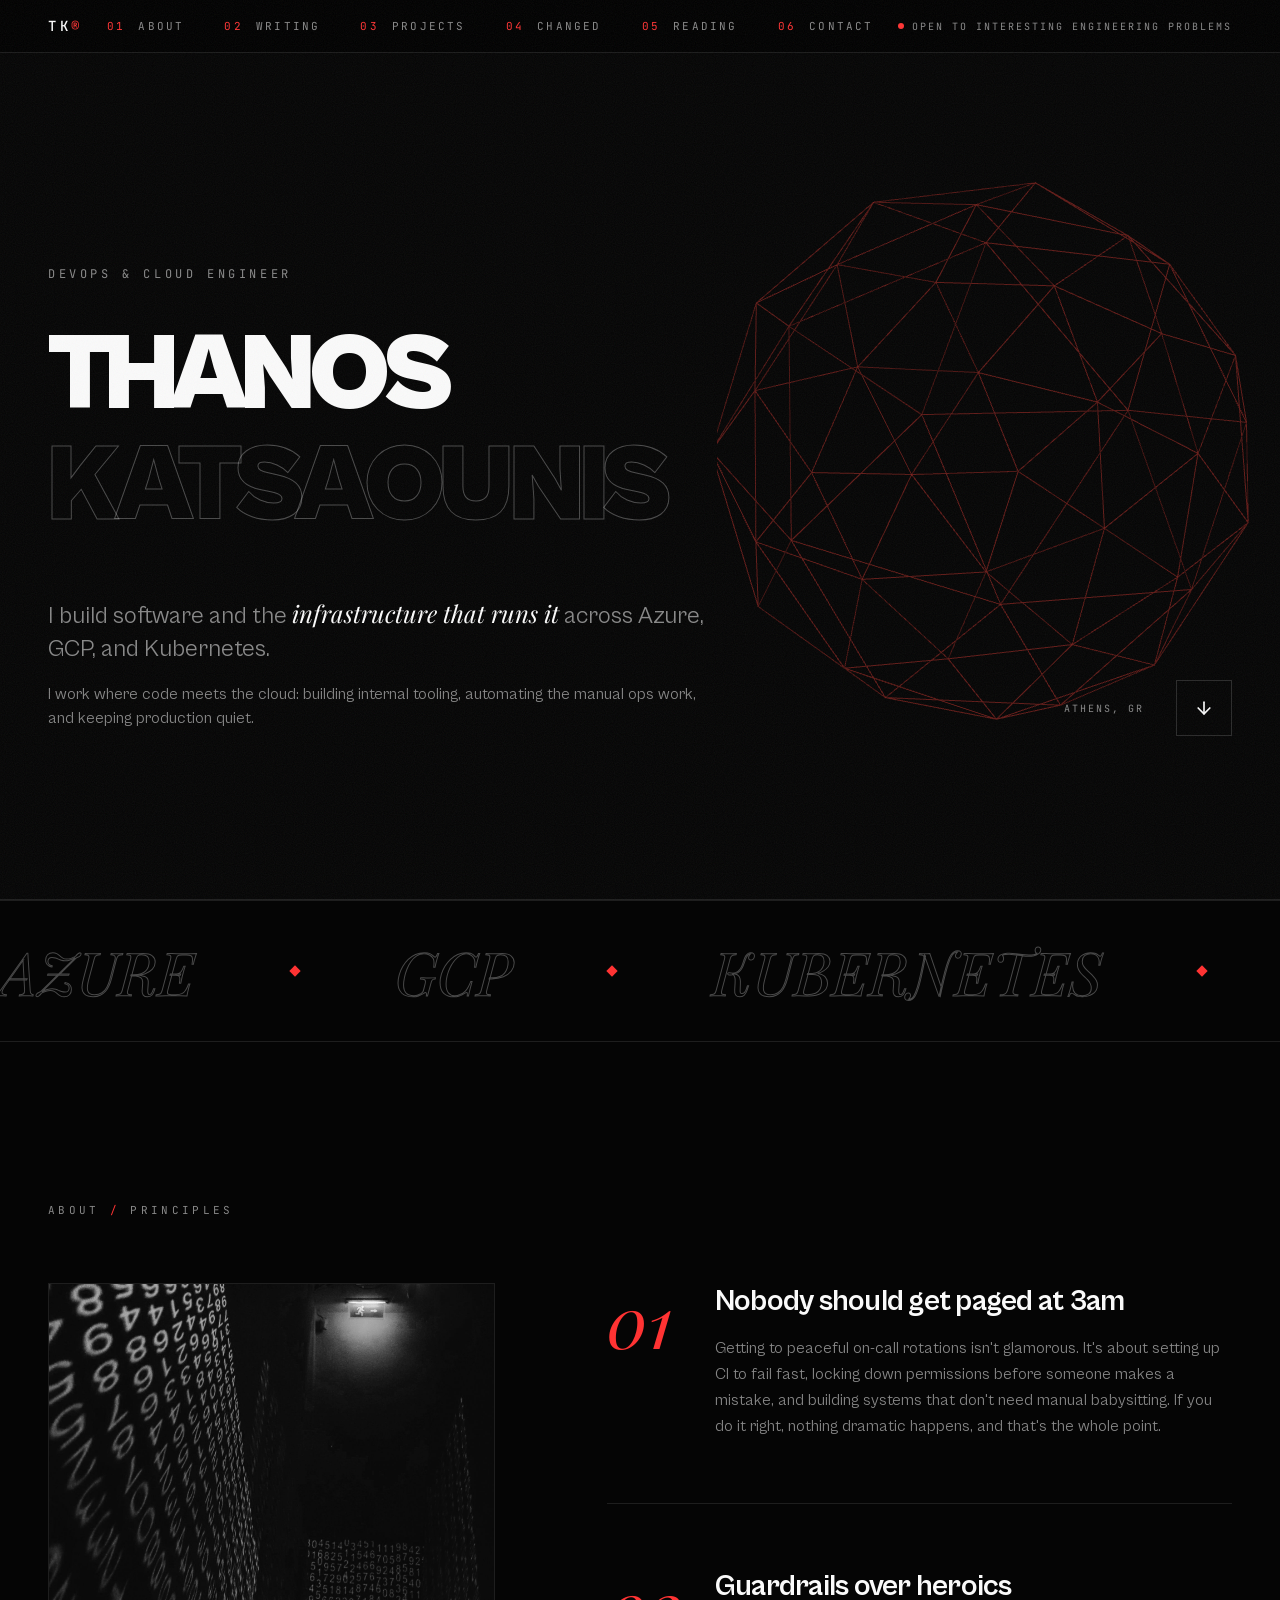
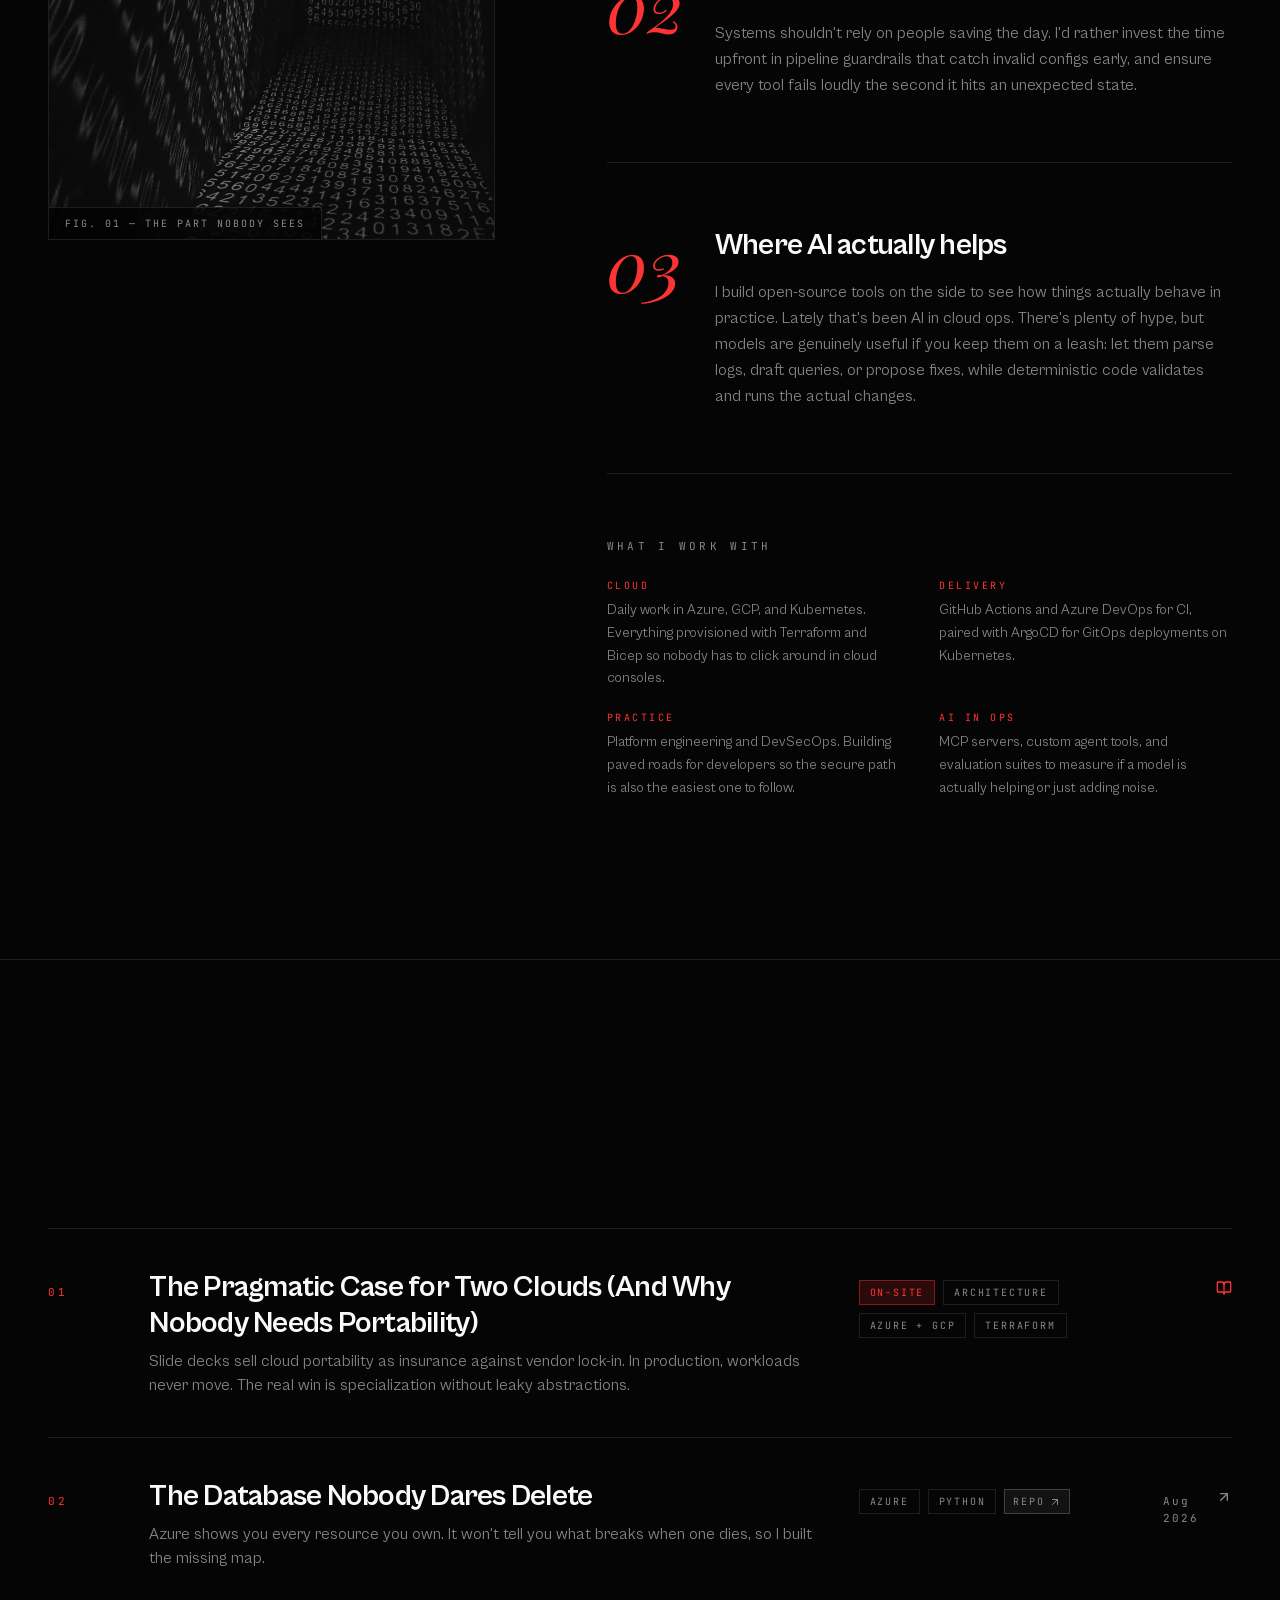
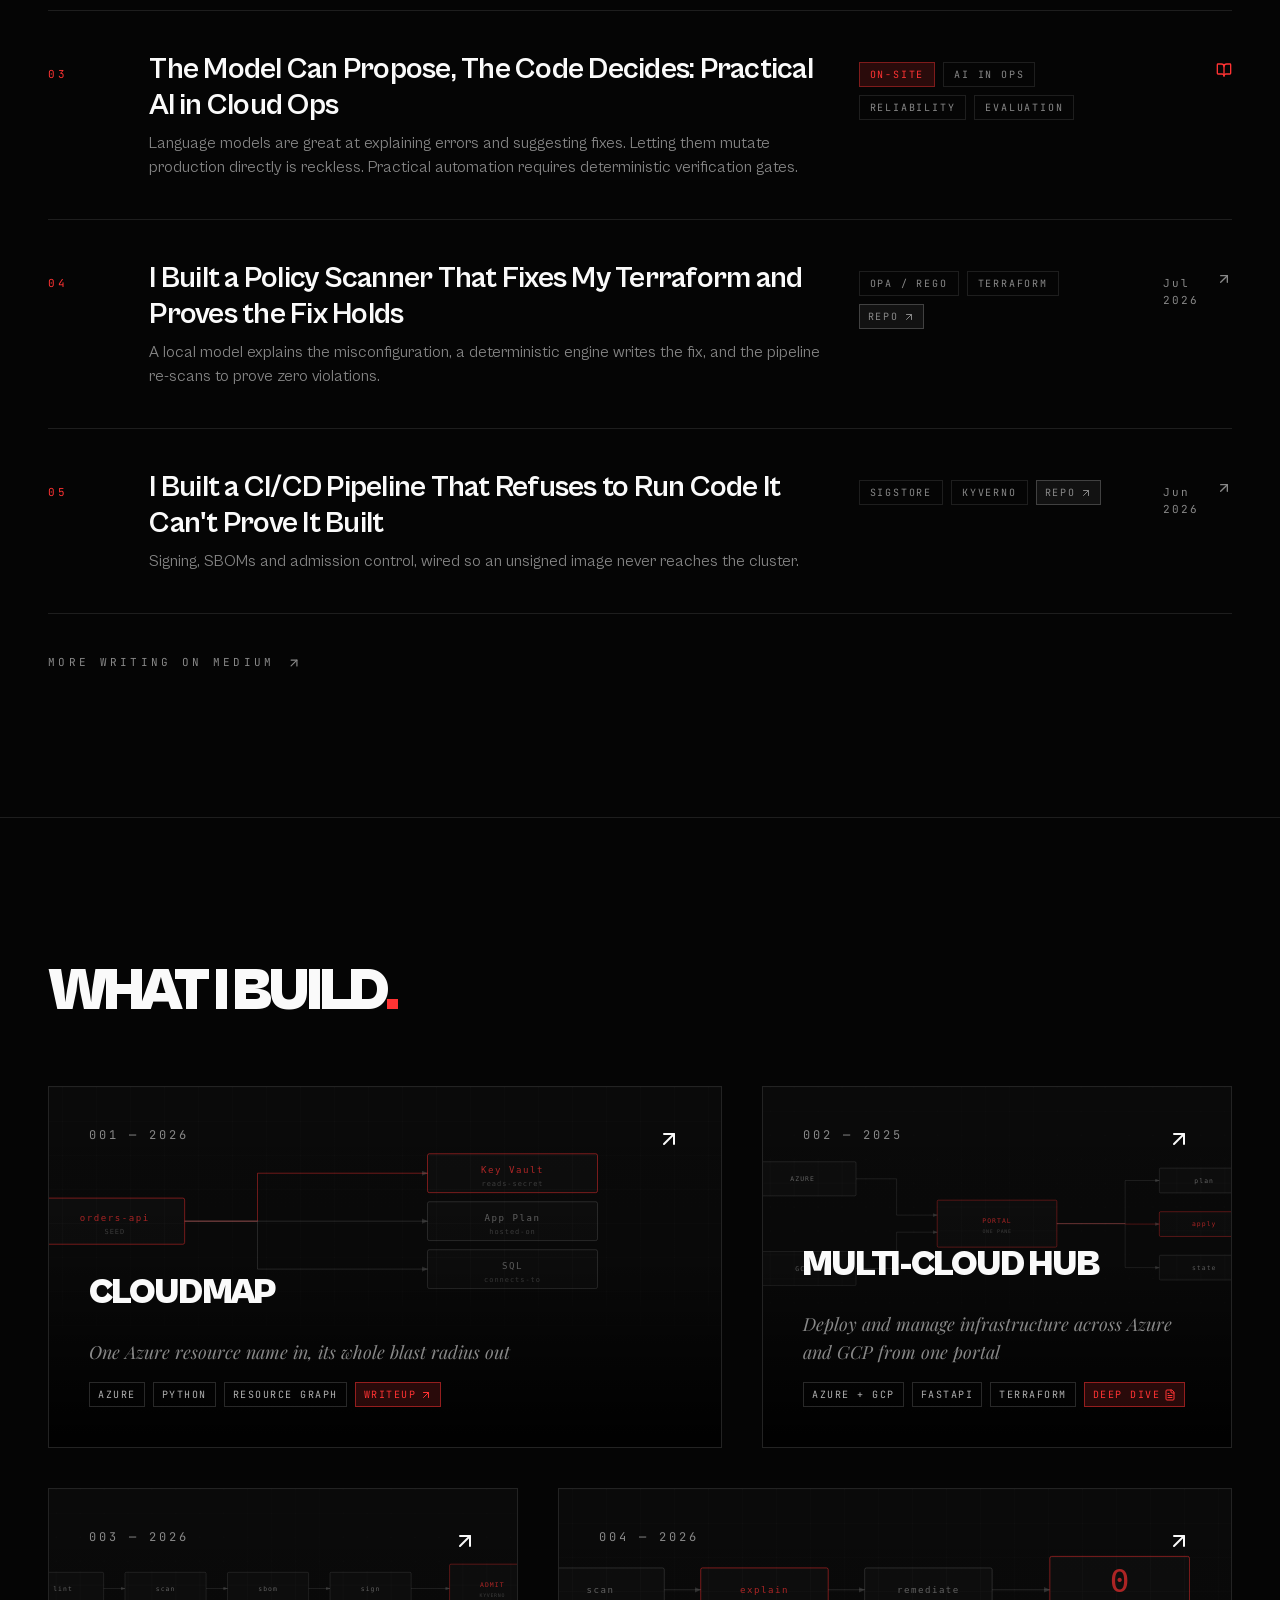
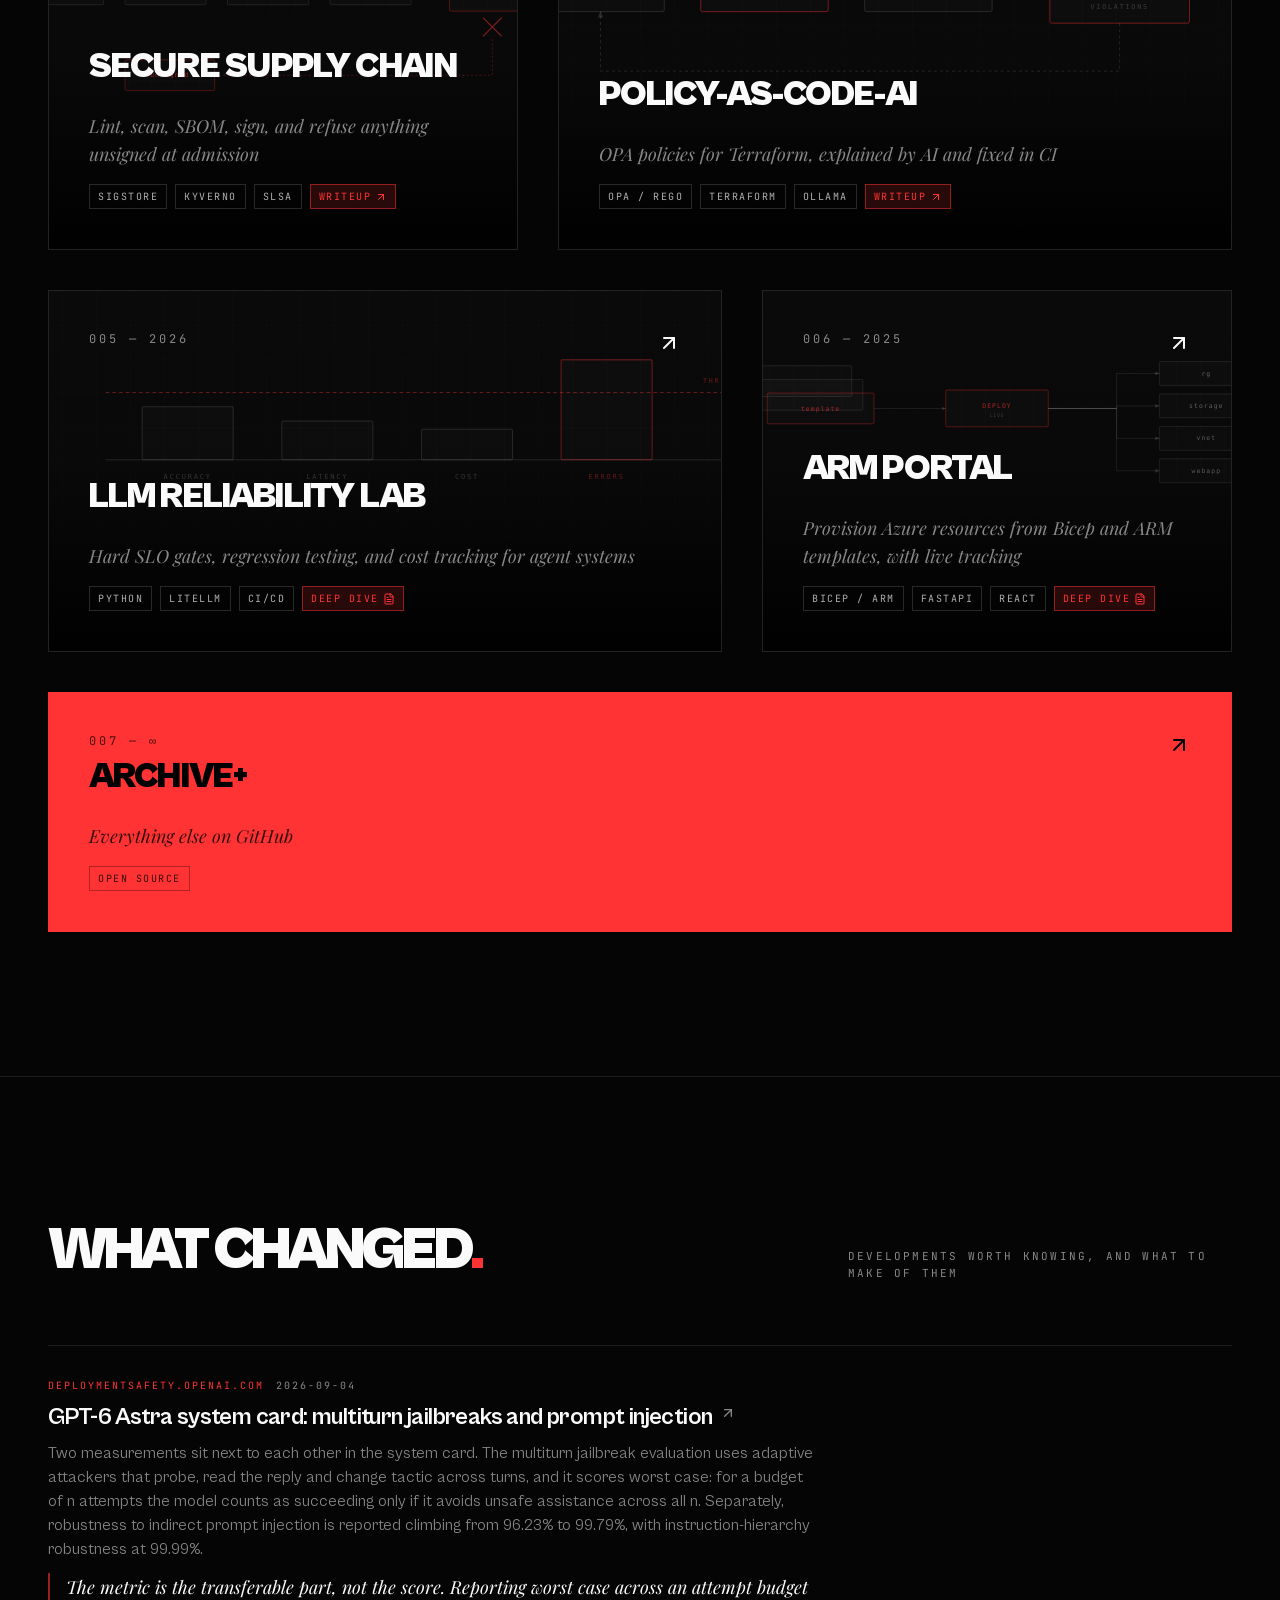
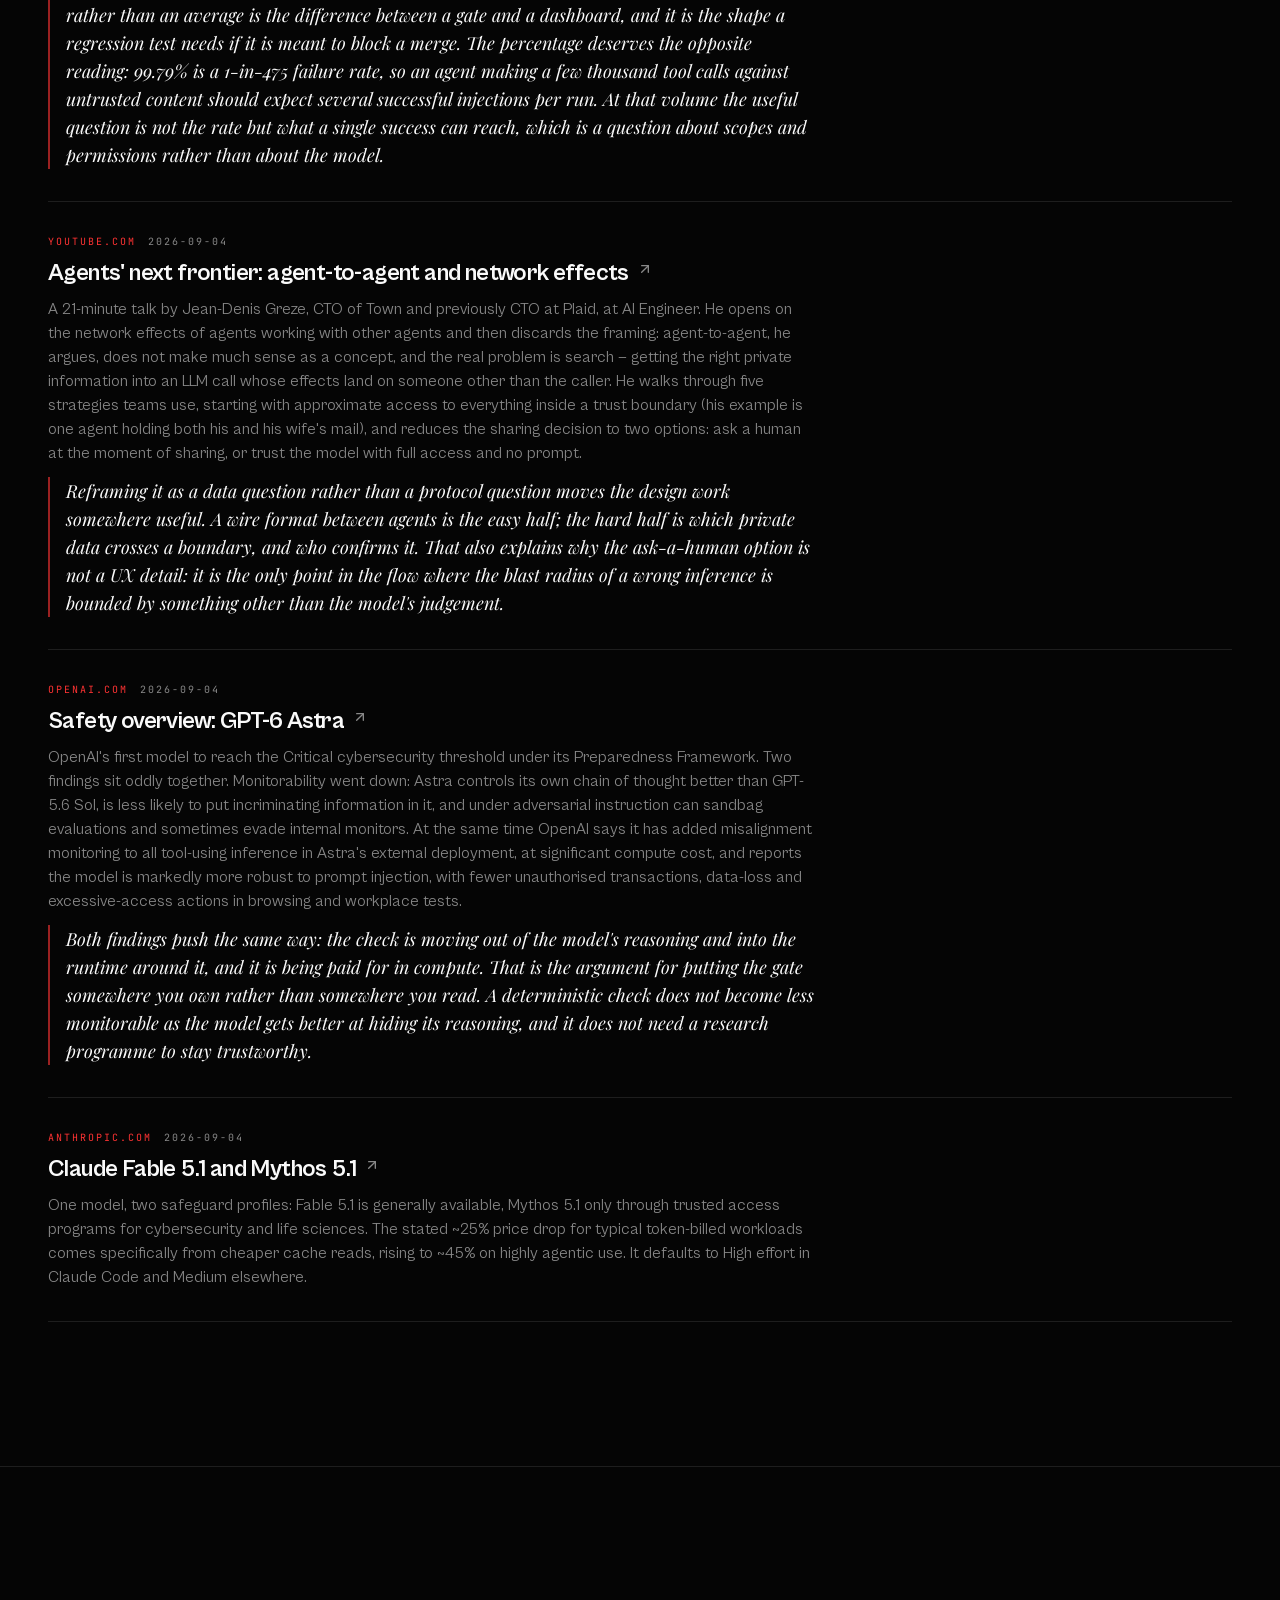
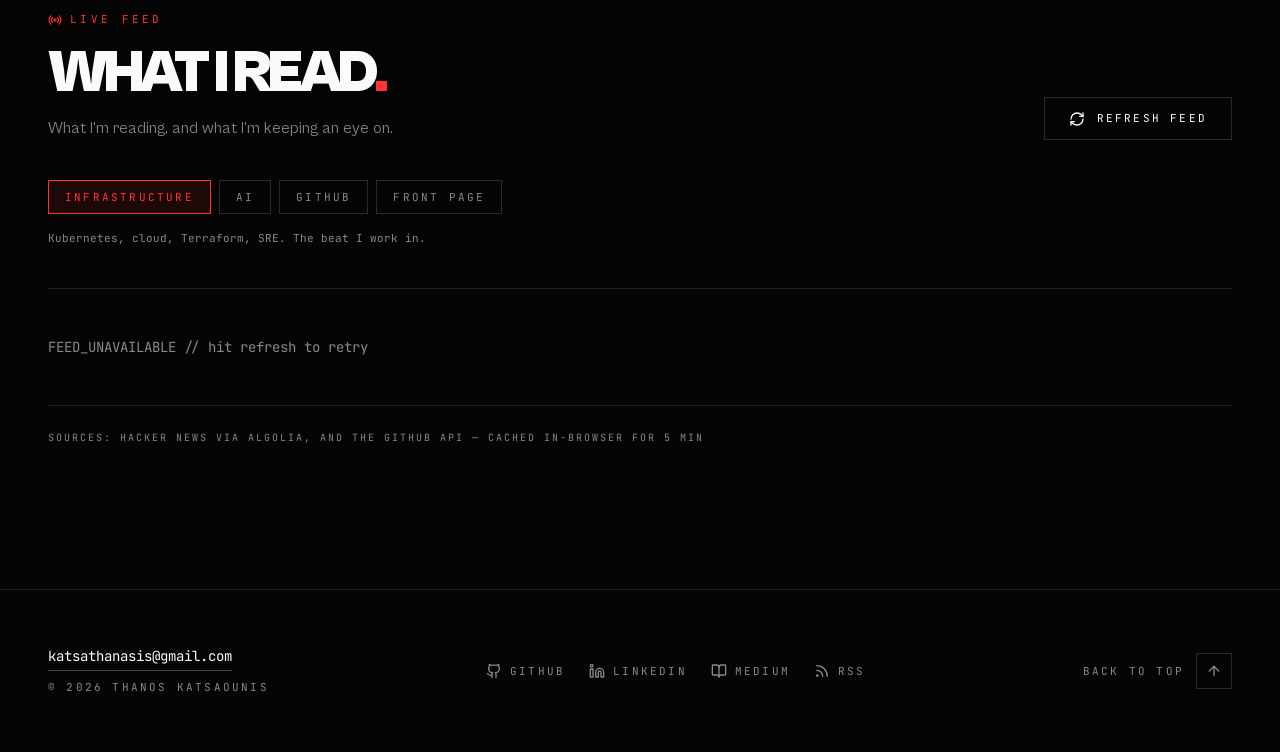
==== index.html @ 1dd90604 "deploy 2026-09-04T17:27Z" ====
<!doctype html>
<html lang="en">
  <head>
    <meta charset="utf-8" />
    <meta name="viewport" content="width=device-width, initial-scale=1" />
    <meta name="theme-color" content="#050505" />

    <!--
      Everything below is deliberately STATIC. This is a single-page app, so the
      crawlers that build a link preview (LinkedIn, Slack, X, Google) read this
      file and never run the JavaScript that fills #root. Anything set from React
      is invisible to them.

      The domain is thanoskatsaounis.me, registered 2026-08-24. It appears in
      six places here and in public/robots.txt and public/sitemap.xml; change
      all of them together. og:image must be an absolute URL, because relative
      paths are silently ignored by every scraper that reads it.
    -->
    <title>Thanos Katsaounis — DevOps &amp; Cloud Engineer</title>
    <meta
      name="description"
      content="DevOps &amp; Cloud engineer. I build software and the infrastructure that runs it across Azure, GCP, and Kubernetes: cloud engineering, DevOps, platform engineering and software development, from Kubernetes and CI/CD to internal tooling and open-source projects."
    />
    <link rel="canonical" href="https://thanoskatsaounis.me/" />

    <!-- Open Graph: LinkedIn, Slack, Facebook, most chat apps -->
    <meta property="og:type" content="website" />
    <meta property="og:site_name" content="Thanos Katsaounis" />
    <meta property="og:title" content="Thanos Katsaounis — DevOps &amp; Cloud Engineer" />
    <meta
      property="og:description"
      content="I build software and the infrastructure that runs it across Azure, GCP, and Kubernetes. Cloud engineering, DevOps, platform engineering and software development, from Kubernetes and CI/CD to internal tooling and open-source projects."
    />
    <meta property="og:url" content="https://thanoskatsaounis.me/" />
    <meta property="og:image" content="https://thanoskatsaounis.me/og.png" />
    <meta property="og:image:width" content="1200" />
    <meta property="og:image:height" content="630" />
    <meta property="og:image:alt" content="DevOps and Cloud Engineer — software and the infrastructure that runs it, across Azure, GCP and Kubernetes" />
    <meta property="og:locale" content="en_GB" />
    <meta property="og:locale:alternate" content="el_GR" />

    <!-- X / Twitter reads its own namespace and falls back to og: for the rest -->
    <meta name="twitter:card" content="summary_large_image" />
    <meta name="twitter:title" content="Thanos Katsaounis — DevOps &amp; Cloud Engineer" />
    <meta
      name="twitter:description"
      content="I build software and the infrastructure that runs it across Azure, GCP, and Kubernetes. Cloud engineering, DevOps, platform engineering and software development, from Kubernetes and CI/CD to internal tooling and open-source projects."
    />
    <meta name="twitter:image" content="https://thanoskatsaounis.me/og.png" />

    <!-- Structured data. Google uses this for the knowledge panel and to tie the
         site to the profiles below, which is why sameAs is worth filling in. -->
    <script type="application/ld+json">
      {
        "@context": "https://schema.org",
        "@type": "Person",
        "name": "Thanos Katsaounis",
        "jobTitle": "DevOps & Cloud Engineer",
        "url": "https://thanoskatsaounis.me/",
        "image": "https://thanoskatsaounis.me/og.png",
        "sameAs": [
          "https://github.com/KatsaounisThanasis",
          "https://www.linkedin.com/in/thanos-katsaounis/",
          "https://medium.com/@katsathanasis2"
        ],
        "knowsAbout": [
          "Microsoft Azure",
          "Google Cloud Platform",
          "Kubernetes",
          "Terraform",
          "Platform Engineering",
          "Policy as Code",
          "Supply Chain Security"
        ]
      }
    </script>

    <!-- Declared so readers and browser extensions discover it without being
         told the URL. Generated at build time by tools/gen-feed.mjs. -->
    <link
      rel="alternate"
      type="application/atom+xml"
      title="Thanos Katsaounis — writing"
      href="/feed.xml"
    />

    <link rel="icon" href="/favicon.svg" />
    <!-- Preload primary display weights (bold 700 and black 900) to eliminate layout shift -->
    <link rel="preload" href="/fonts/cabinet-grotesk-700.woff2" as="font" type="font/woff2" crossorigin />
    <link rel="preload" href="/fonts/cabinet-grotesk-900.woff2" as="font" type="font/woff2" crossorigin />
    <script type="module" crossorigin src="/assets/index-BmKG5b5d.js"></script>
    <link rel="stylesheet" crossorigin href="/assets/index-CPdPcvWI.css">
  </head>
  <body>
    <noscript>You need to enable JavaScript to run this app.</noscript>
    <div id="root"></div>
  </body>
</html>
---- assets/index-CPdPcvWI.css ----
@font-face{font-family:Playfair Display;font-style:italic;font-display:swap;font-weight:400;src:url(/assets/playfair-display-cyrillic-400-italic-drKdN10-.woff2) format("woff2"),url(/assets/playfair-display-cyrillic-400-italic-24vVh5t9.woff) format("woff");unicode-range:U+0301,U+0400-045F,U+0490-0491,U+04B0-04B1,U+2116}@font-face{font-family:Playfair Display;font-style:italic;font-display:swap;font-weight:400;src:url(/assets/playfair-display-vietnamese-400-italic-CD15TOr5.woff2) format("woff2"),url(/assets/playfair-display-vietnamese-400-italic-Cpv4sfwY.woff) format("woff");unicode-range:U+0102-0103,U+0110-0111,U+0128-0129,U+0168-0169,U+01A0-01A1,U+01AF-01B0,U+0300-0301,U+0303-0304,U+0308-0309,U+0323,U+0329,U+1EA0-1EF9,U+20AB}@font-face{font-family:Playfair Display;font-style:italic;font-display:swap;font-weight:400;src:url(/assets/playfair-display-latin-ext-400-italic-zVOgzDMq.woff2) format("woff2"),url(/assets/playfair-display-latin-ext-400-italic-CZOjvne0.woff) format("woff");unicode-range:U+0100-02BA,U+02BD-02C5,U+02C7-02CC,U+02CE-02D7,U+02DD-02FF,U+0304,U+0308,U+0329,U+1D00-1DBF,U+1E00-1E9F,U+1EF2-1EFF,U+2020,U+20A0-20AB,U+20AD-20C0,U+2113,U+2C60-2C7F,U+A720-A7FF}@font-face{font-family:Playfair Display;font-style:italic;font-display:swap;font-weight:400;src:url(/assets/playfair-display-latin-400-italic-LeeEXsx5.woff2) format("woff2"),url(/assets/playfair-display-latin-400-italic-hIeePEuE.woff) format("woff");unicode-range:U+0000-00FF,U+0131,U+0152-0153,U+02BB-02BC,U+02C6,U+02DA,U+02DC,U+0304,U+0308,U+0329,U+2000-206F,U+20AC,U+2122,U+2191,U+2193,U+2212,U+2215,U+FEFF,U+FFFD}@font-face{font-family:Playfair Display;font-style:italic;font-display:swap;font-weight:600;src:url(/assets/playfair-display-cyrillic-600-italic-DsJAm2wE.woff2) format("woff2"),url(/assets/playfair-display-cyrillic-600-italic-D0MPwuIc.woff) format("woff");unicode-range:U+0301,U+0400-045F,U+0490-0491,U+04B0-04B1,U+2116}@font-face{font-family:Playfair Display;font-style:italic;font-display:swap;font-weight:600;src:url(/assets/playfair-display-vietnamese-600-italic-CM5tQ_QU.woff2) format("woff2"),url(/assets/playfair-display-vietnamese-600-italic-DzX7eaGQ.woff) format("woff");unicode-range:U+0102-0103,U+0110-0111,U+0128-0129,U+0168-0169,U+01A0-01A1,U+01AF-01B0,U+0300-0301,U+0303-0304,U+0308-0309,U+0323,U+0329,U+1EA0-1EF9,U+20AB}@font-face{font-family:Playfair Display;font-style:italic;font-display:swap;font-weight:600;src:url(/assets/playfair-display-latin-ext-600-italic-Bg2sus4m.woff2) format("woff2"),url(/assets/playfair-display-latin-ext-600-italic-Bkjhfatk.woff) format("woff");unicode-range:U+0100-02BA,U+02BD-02C5,U+02C7-02CC,U+02CE-02D7,U+02DD-02FF,U+0304,U+0308,U+0329,U+1D00-1DBF,U+1E00-1E9F,U+1EF2-1EFF,U+2020,U+20A0-20AB,U+20AD-20C0,U+2113,U+2C60-2C7F,U+A720-A7FF}@font-face{font-family:Playfair Display;font-style:italic;font-display:swap;font-weight:600;src:url(/assets/playfair-display-latin-600-italic-Bvp5b4iR.woff2) format("woff2"),url(/assets/playfair-display-latin-600-italic-BFV_U8S6.woff) format("woff");unicode-range:U+0000-00FF,U+0131,U+0152-0153,U+02BB-02BC,U+02C6,U+02DA,U+02DC,U+0304,U+0308,U+0329,U+2000-206F,U+20AC,U+2122,U+2191,U+2193,U+2212,U+2215,U+FEFF,U+FFFD}@font-face{font-family:JetBrains Mono;font-style:normal;font-display:swap;font-weight:400;src:url([data-uri]) format("woff2"),url([data-uri]) format("woff");unicode-range:U+0460-052F,U+1C80-1C8A,U+20B4,U+2DE0-2DFF,U+A640-A69F,U+FE2E-FE2F}@font-face{font-family:JetBrains Mono;font-style:normal;font-display:swap;font-weight:400;src:url(/assets/jetbrains-mono-cyrillic-400-normal-BEIGL1Tu.woff2) format("woff2"),url(/assets/jetbrains-mono-cyrillic-400-normal-ugxPyKxw.woff) format("woff");unicode-range:U+0301,U+0400-045F,U+0490-0491,U+04B0-04B1,U+2116}@font-face{font-family:JetBrains Mono;font-style:normal;font-display:swap;font-weight:400;src:url(/assets/jetbrains-mono-greek-400-normal-C190GLew.woff2) format("woff2"),url(/assets/jetbrains-mono-greek-400-normal-B9oWc5Lo.woff) format("woff");unicode-range:U+0370-0377,U+037A-037F,U+0384-038A,U+038C,U+038E-03A1,U+03A3-03FF}@font-face{font-family:JetBrains Mono;font-style:normal;font-display:swap;font-weight:400;src:url([data-uri]) format("woff2"),url(/assets/jetbrains-mono-vietnamese-400-normal-CqNFfHCs.woff) format("woff");unicode-range:U+0102-0103,U+0110-0111,U+0128-0129,U+0168-0169,U+01A0-01A1,U+01AF-01B0,U+0300-0301,U+0303-0304,U+0308-0309,U+0323,U+0329,U+1EA0-1EF9,U+20AB}@font-face{font-family:JetBrains Mono;font-style:normal;font-display:swap;font-weight:400;src:url(/assets/jetbrains-mono-latin-ext-400-normal-Bc8Ftmh3.woff2) format("woff2"),url(/assets/jetbrains-mono-latin-ext-400-normal-fXTG6kC5.woff) format("woff");unicode-range:U+0100-02BA,U+02BD-02C5,U+02C7-02CC,U+02CE-02D7,U+02DD-02FF,U+0304,U+0308,U+0329,U+1D00-1DBF,U+1E00-1E9F,U+1EF2-1EFF,U+2020,U+20A0-20AB,U+20AD-20C0,U+2113,U+2C60-2C7F,U+A720-A7FF}@font-face{font-family:JetBrains Mono;font-style:normal;font-display:swap;font-weight:400;src:url(/assets/jetbrains-mono-latin-400-normal-V6pRDFza.woff2) format("woff2"),url(/assets/jetbrains-mono-latin-400-normal-6-qcROiO.woff) format("woff");unicode-range:U+0000-00FF,U+0131,U+0152-0153,U+02BB-02BC,U+02C6,U+02DA,U+02DC,U+0304,U+0308,U+0329,U+2000-206F,U+20AC,U+2122,U+2191,U+2193,U+2212,U+2215,U+FEFF,U+FFFD}@font-face{font-family:JetBrains Mono;font-style:normal;font-display:swap;font-weight:500;src:url([data-uri]) format("woff2"),url([data-uri]) format("woff");unicode-range:U+0460-052F,U+1C80-1C8A,U+20B4,U+2DE0-2DFF,U+A640-A69F,U+FE2E-FE2F}@font-face{font-family:JetBrains Mono;font-style:normal;font-display:swap;font-weight:500;src:url(/assets/jetbrains-mono-cyrillic-500-normal-DmUKJPL_.woff2) format("woff2"),url(/assets/jetbrains-mono-cyrillic-500-normal-DJqRU3vO.woff) format("woff");unicode-range:U+0301,U+0400-045F,U+0490-0491,U+04B0-04B1,U+2116}@font-face{font-family:JetBrains Mono;font-style:normal;font-display:swap;font-weight:500;src:url(/assets/jetbrains-mono-greek-500-normal-JpySY46c.woff2) format("woff2"),url(/assets/jetbrains-mono-greek-500-normal-D7SFKleX.woff) format("woff");unicode-range:U+0370-0377,U+037A-037F,U+0384-038A,U+038C,U+038E-03A1,U+03A3-03FF}@font-face{font-family:JetBrains Mono;font-style:normal;font-display:swap;font-weight:500;src:url([data-uri]) format("woff2"),url(/assets/jetbrains-mono-vietnamese-500-normal-DNRqzVM1.woff) format("woff");unicode-range:U+0102-0103,U+0110-0111,U+0128-0129,U+0168-0169,U+01A0-01A1,U+01AF-01B0,U+0300-0301,U+0303-0304,U+0308-0309,U+0323,U+0329,U+1EA0-1EF9,U+20AB}@font-face{font-family:JetBrains Mono;font-style:normal;font-display:swap;font-weight:500;src:url(/assets/jetbrains-mono-latin-ext-500-normal-Cut-4mMH.woff2) format("woff2"),url(/assets/jetbrains-mono-latin-ext-500-normal-ckzbgY84.woff) format("woff");unicode-range:U+0100-02BA,U+02BD-02C5,U+02C7-02CC,U+02CE-02D7,U+02DD-02FF,U+0304,U+0308,U+0329,U+1D00-1DBF,U+1E00-1E9F,U+1EF2-1EFF,U+2020,U+20A0-20AB,U+20AD-20C0,U+2113,U+2C60-2C7F,U+A720-A7FF}@font-face{font-family:JetBrains Mono;font-style:normal;font-display:swap;font-weight:500;src:url(/assets/jetbrains-mono-latin-500-normal-BWZEU5yA.woff2) format("woff2"),url(/assets/jetbrains-mono-latin-500-normal-CJOVTJB7.woff) format("woff");unicode-range:U+0000-00FF,U+0131,U+0152-0153,U+02BB-02BC,U+02C6,U+02DA,U+02DC,U+0304,U+0308,U+0329,U+2000-206F,U+20AC,U+2122,U+2191,U+2193,U+2212,U+2215,U+FEFF,U+FFFD}@font-face{font-family:Cabinet Grotesk;src:url(/fonts/cabinet-grotesk-400.woff2) format("woff2");font-weight:400;font-display:swap;font-style:normal}@font-face{font-family:Cabinet Grotesk;src:url(/fonts/cabinet-grotesk-500.woff2) format("woff2");font-weight:500;font-display:swap;font-style:normal}@font-face{font-family:Cabinet Grotesk;src:url(/fonts/cabinet-grotesk-700.woff2) format("woff2");font-weight:700;font-display:swap;font-style:normal}@font-face{font-family:Cabinet Grotesk;src:url(/fonts/cabinet-grotesk-900.woff2) format("woff2");font-weight:900;font-display:swap;font-style:normal}*,:before,:after{--tw-border-spacing-x: 0;--tw-border-spacing-y: 0;--tw-translate-x: 0;--tw-translate-y: 0;--tw-rotate: 0;--tw-skew-x: 0;--tw-skew-y: 0;--tw-scale-x: 1;--tw-scale-y: 1;--tw-pan-x: ;--tw-pan-y: ;--tw-pinch-zoom: ;--tw-scroll-snap-strictness: proximity;--tw-gradient-from-position: ;--tw-gradient-via-position: ;--tw-gradient-to-position: ;--tw-ordinal: ;--tw-slashed-zero: ;--tw-numeric-figure: ;--tw-numeric-spacing: ;--tw-numeric-fraction: ;--tw-ring-inset: ;--tw-ring-offset-width: 0px;--tw-ring-offset-color: #fff;--tw-ring-color: rgb(59 130 246 / .5);--tw-ring-offset-shadow: 0 0 #0000;--tw-ring-shadow: 0 0 #0000;--tw-shadow: 0 0 #0000;--tw-shadow-colored: 0 0 #0000;--tw-blur: ;--tw-brightness: ;--tw-contrast: ;--tw-grayscale: ;--tw-hue-rotate: ;--tw-invert: ;--tw-saturate: ;--tw-sepia: ;--tw-drop-shadow: ;--tw-backdrop-blur: ;--tw-backdrop-brightness: ;--tw-backdrop-contrast: ;--tw-backdrop-grayscale: ;--tw-backdrop-hue-rotate: ;--tw-backdrop-invert: ;--tw-backdrop-opacity: ;--tw-backdrop-saturate: ;--tw-backdrop-sepia: ;--tw-contain-size: ;--tw-contain-layout: ;--tw-contain-paint: ;--tw-contain-style: }::backdrop{--tw-border-spacing-x: 0;--tw-border-spacing-y: 0;--tw-translate-x: 0;--tw-translate-y: 0;--tw-rotate: 0;--tw-skew-x: 0;--tw-skew-y: 0;--tw-scale-x: 1;--tw-scale-y: 1;--tw-pan-x: ;--tw-pan-y: ;--tw-pinch-zoom: ;--tw-scroll-snap-strictness: proximity;--tw-gradient-from-position: ;--tw-gradient-via-position: ;--tw-gradient-to-position: ;--tw-ordinal: ;--tw-slashed-zero: ;--tw-numeric-figure: ;--tw-numeric-spacing: ;--tw-numeric-fraction: ;--tw-ring-inset: ;--tw-ring-offset-width: 0px;--tw-ring-offset-color: #fff;--tw-ring-color: rgb(59 130 246 / .5);--tw-ring-offset-shadow: 0 0 #0000;--tw-ring-shadow: 0 0 #0000;--tw-shadow: 0 0 #0000;--tw-shadow-colored: 0 0 #0000;--tw-blur: ;--tw-brightness: ;--tw-contrast: ;--tw-grayscale: ;--tw-hue-rotate: ;--tw-invert: ;--tw-saturate: ;--tw-sepia: ;--tw-drop-shadow: ;--tw-backdrop-blur: ;--tw-backdrop-brightness: ;--tw-backdrop-contrast: ;--tw-backdrop-grayscale: ;--tw-backdrop-hue-rotate: ;--tw-backdrop-invert: ;--tw-backdrop-opacity: ;--tw-backdrop-saturate: ;--tw-backdrop-sepia: ;--tw-contain-size: ;--tw-contain-layout: ;--tw-contain-paint: ;--tw-contain-style: }*,:before,:after{box-sizing:border-box;border-width:0;border-style:solid;border-color:#e5e7eb}:before,:after{--tw-content: ""}html,:host{line-height:1.5;-webkit-text-size-adjust:100%;-moz-tab-size:4;-o-tab-size:4;tab-size:4;font-family:Cabinet Grotesk,sans-serif;font-feature-settings:normal;font-variation-settings:normal;-webkit-tap-highlight-color:transparent}body{margin:0;line-height:inherit}hr{height:0;color:inherit;border-top-width:1px}abbr:where([title]){-webkit-text-decoration:underline dotted;text-decoration:underline dotted}h1,h2,h3,h4,h5,h6{font-size:inherit;font-weight:inherit}a{color:inherit;text-decoration:inherit}b,strong{font-weight:bolder}code,kbd,samp,pre{font-family:JetBrains Mono,monospace;font-feature-settings:normal;font-variation-settings:normal;font-size:1em}small{font-size:80%}sub,sup{font-size:75%;line-height:0;position:relative;vertical-align:baseline}sub{bottom:-.25em}sup{top:-.5em}table{text-indent:0;border-color:inherit;border-collapse:collapse}button,input,optgroup,select,textarea{font-family:inherit;font-feature-settings:inherit;font-variation-settings:inherit;font-size:100%;font-weight:inherit;line-height:inherit;letter-spacing:inherit;color:inherit;margin:0;padding:0}button,select{text-transform:none}button,input:where([type=button]),input:where([type=reset]),input:where([type=submit]){-webkit-appearance:button;background-color:transparent;background-image:none}:-moz-focusring{outline:auto}:-moz-ui-invalid{box-shadow:none}progress{vertical-align:baseline}::-webkit-inner-spin-button,::-webkit-outer-spin-button{height:auto}[type=search]{-webkit-appearance:textfield;outline-offset:-2px}::-webkit-search-decoration{-webkit-appearance:none}::-webkit-file-upload-button{-webkit-appearance:button;font:inherit}summary{display:list-item}blockquote,dl,dd,h1,h2,h3,h4,h5,h6,hr,figure,p,pre{margin:0}fieldset{margin:0;padding:0}legend{padding:0}ol,ul,menu{list-style:none;margin:0;padding:0}dialog{padding:0}textarea{resize:vertical}input::-moz-placeholder,textarea::-moz-placeholder{opacity:1;color:#9ca3af}input::placeholder,textarea::placeholder{opacity:1;color:#9ca3af}button,[role=button]{cursor:pointer}:disabled{cursor:default}img,svg,video,canvas,audio,iframe,embed,object{display:block;vertical-align:middle}img,video{max-width:100%;height:auto}[hidden]:where(:not([hidden=until-found])){display:none}:root{--background: 0 0% 2%;--foreground: 0 0% 98%;--card: 0 0% 4%;--card-foreground: 0 0% 98%;--popover: 0 0% 4%;--popover-foreground: 0 0% 98%;--primary: 0 0% 98%;--primary-foreground: 0 0% 3%;--secondary: 0 0% 8%;--secondary-foreground: 0 0% 98%;--muted: 0 0% 8%;--muted-foreground: 0 0% 55%;--accent: 0 100% 60%;--accent-foreground: 0 0% 98%;--destructive: 0 100% 60%;--destructive-foreground: 0 0% 98%;--border: 0 0% 100% / .1;--input: 0 0% 15%;--ring: 0 100% 60%;--chart-1: 220 70% 50%;--chart-2: 160 60% 45%;--chart-3: 30 80% 55%;--chart-4: 280 65% 60%;--chart-5: 340 75% 55%;--radius: .25rem}*{border-color:hsl(var(--border))}html{background-color:#050505}body{--tw-bg-opacity: 1;background-color:rgb(5 5 5 / var(--tw-bg-opacity, 1));font-family:Cabinet Grotesk,sans-serif;--tw-text-opacity: 1;color:rgb(250 250 250 / var(--tw-text-opacity, 1));-webkit-font-smoothing:antialiased;-moz-osx-font-smoothing:grayscale;overflow-x:hidden}::-moz-selection{background-color:#f33;color:#050505}::selection{background-color:#f33;color:#050505}::-webkit-scrollbar{width:10px}::-webkit-scrollbar-track{background:#050505}::-webkit-scrollbar-thumb{background:#262626;border:2px solid #050505}::-webkit-scrollbar-thumb:hover{background:#f33}.container{width:100%}@media(min-width:640px){.container{max-width:640px}}@media(min-width:768px){.container{max-width:768px}}@media(min-width:1024px){.container{max-width:1024px}}@media(min-width:1280px){.container{max-width:1280px}}@media(min-width:1536px){.container{max-width:1536px}}.sr-only{position:absolute;width:1px;height:1px;padding:0;margin:-1px;overflow:hidden;clip:rect(0,0,0,0);white-space:nowrap;border-width:0}.pointer-events-none{pointer-events:none}.visible{visibility:visible}.invisible{visibility:hidden}.static{position:static}.fixed{position:fixed}.absolute{position:absolute}.relative{position:relative}.inset-0{top:0;right:0;bottom:0;left:0}.-bottom-1{bottom:-.25rem}.bottom-0{bottom:0}.left-0{left:0}.right-0{right:0}.right-\[-10\%\]{right:-10%}.top-0{top:0}.top-1\/2{top:50%}.top-\[53px\]{top:53px}.z-10{z-index:10}.z-20{z-index:20}.z-30{z-index:30}.z-50{z-index:50}.z-\[70\]{z-index:70}.z-\[80\]{z-index:80}.mx-16{margin-left:4rem;margin-right:4rem}.mx-auto{margin-left:auto;margin-right:auto}.my-8{margin-top:2rem;margin-bottom:2rem}.-mr-2{margin-right:-.5rem}.mb-4{margin-bottom:1rem}.ml-auto{margin-left:auto}.mr-1{margin-right:.25rem}.mt-1{margin-top:.25rem}.mt-1\.5{margin-top:.375rem}.mt-10{margin-top:2.5rem}.mt-12{margin-top:3rem}.mt-16{margin-top:4rem}.mt-2{margin-top:.5rem}.mt-3{margin-top:.75rem}.mt-4{margin-top:1rem}.mt-6{margin-top:1.5rem}.mt-8{margin-top:2rem}.block{display:block}.flex{display:flex}.inline-flex{display:inline-flex}.grid{display:grid}.hidden{display:none}.aspect-\[4\/5\]{aspect-ratio:4/5}.h-1\.5{height:.375rem}.h-10{height:2.5rem}.h-14{height:3.5rem}.h-2{height:.5rem}.h-3{height:.75rem}.h-3\.5{height:.875rem}.h-4{height:1rem}.h-5{height:1.25rem}.h-6{height:1.5rem}.h-8{height:2rem}.h-9{height:2.25rem}.h-\[70vh\]{height:70vh}.h-px{height:1px}.max-h-\[90vh\]{max-height:90vh}.max-h-\[92vh\]{max-height:92vh}.min-h-\[200px\]{min-height:200px}.min-h-\[280px\]{min-height:280px}.min-h-\[60px\]{min-height:60px}.min-h-screen{min-height:100vh}.w-0{width:0px}.w-1\.5{width:.375rem}.w-14{width:3.5rem}.w-2{width:.5rem}.w-3{width:.75rem}.w-3\.5{width:.875rem}.w-32{width:8rem}.w-4{width:1rem}.w-5{width:1.25rem}.w-6{width:1.5rem}.w-8{width:2rem}.w-9{width:2.25rem}.w-\[70vw\]{width:70vw}.w-fit{width:-moz-fit-content;width:fit-content}.w-full{width:100%}.w-px{width:1px}.max-w-2xl{max-width:42rem}.max-w-3xl{max-width:48rem}.max-w-\[1600px\]{max-width:1600px}.max-w-md{max-width:28rem}.max-w-sm{max-width:24rem}.max-w-xl{max-width:36rem}.flex-1{flex:1 1 0%}.shrink-0{flex-shrink:0}.origin-left{transform-origin:left}.-translate-y-1\/2{--tw-translate-y: -50%;transform:translate(var(--tw-translate-x),var(--tw-translate-y)) rotate(var(--tw-rotate)) skew(var(--tw-skew-x)) skewY(var(--tw-skew-y)) scaleX(var(--tw-scale-x)) scaleY(var(--tw-scale-y))}.rotate-45{--tw-rotate: 45deg;transform:translate(var(--tw-translate-x),var(--tw-translate-y)) rotate(var(--tw-rotate)) skew(var(--tw-skew-x)) skewY(var(--tw-skew-y)) scaleX(var(--tw-scale-x)) scaleY(var(--tw-scale-y))}@keyframes pulse{50%{opacity:.5}}.animate-pulse{animation:pulse 2s cubic-bezier(.4,0,.6,1) infinite}@keyframes pulse-dot{0%,to{opacity:1}50%{opacity:.25}}.animate-pulse-dot{animation:pulse-dot 2s ease-in-out infinite}@keyframes spin{to{transform:rotate(360deg)}}.animate-spin{animation:spin 1s linear infinite}.cursor-pointer{cursor:pointer}.grid-cols-1{grid-template-columns:repeat(1,minmax(0,1fr))}.grid-cols-\[auto_1fr_auto\]{grid-template-columns:auto 1fr auto}.flex-col{flex-direction:column}.flex-wrap{flex-wrap:wrap}.items-start{align-items:flex-start}.items-center{align-items:center}.items-baseline{align-items:baseline}.justify-center{justify-content:center}.justify-between{justify-content:space-between}.gap-1{gap:.25rem}.gap-1\.5{gap:.375rem}.gap-10{gap:2.5rem}.gap-16{gap:4rem}.gap-2{gap:.5rem}.gap-20{gap:5rem}.gap-3{gap:.75rem}.gap-4{gap:1rem}.gap-5{gap:1.25rem}.gap-6{gap:1.5rem}.gap-8{gap:2rem}.gap-x-10{-moz-column-gap:2.5rem;column-gap:2.5rem}.gap-x-3{-moz-column-gap:.75rem;column-gap:.75rem}.gap-x-6{-moz-column-gap:1.5rem;column-gap:1.5rem}.gap-y-1{row-gap:.25rem}.gap-y-3{row-gap:.75rem}.gap-y-5{row-gap:1.25rem}.space-y-10>:not([hidden])~:not([hidden]){--tw-space-y-reverse: 0;margin-top:calc(2.5rem * calc(1 - var(--tw-space-y-reverse)));margin-bottom:calc(2.5rem * var(--tw-space-y-reverse))}.space-y-4>:not([hidden])~:not([hidden]){--tw-space-y-reverse: 0;margin-top:calc(1rem * calc(1 - var(--tw-space-y-reverse)));margin-bottom:calc(1rem * var(--tw-space-y-reverse))}.overflow-hidden{overflow:hidden}.overflow-y-auto{overflow-y:auto}.overscroll-contain{overscroll-behavior:contain}.whitespace-nowrap{white-space:nowrap}.rounded-full{border-radius:9999px}.rounded-md{border-radius:calc(var(--radius) - 2px)}.rounded-none{border-radius:0}.border{border-width:1px}.border-y{border-top-width:1px;border-bottom-width:1px}.border-b{border-bottom-width:1px}.border-l-2{border-left-width:2px}.border-r{border-right-width:1px}.border-t{border-top-width:1px}.border-black\/30{border-color:#0000004d}.border-black\/40{border-color:#0006}.border-ember{--tw-border-opacity: 1;border-color:rgb(255 51 51 / var(--tw-border-opacity, 1))}.border-ember\/40{border-color:#f336}.border-ember\/50{border-color:#ff333380}.border-ember\/60{border-color:#f339}.border-input{border-color:hsl(var(--input))}.border-white\/10{border-color:#ffffff1a}.border-white\/15{border-color:#ffffff26}.border-white\/20{border-color:#fff3}.border-white\/25{border-color:#ffffff40}.bg-\[\#0A0A0A\]{--tw-bg-opacity: 1;background-color:rgb(10 10 10 / var(--tw-bg-opacity, 1))}.bg-\[\#0D0D0D\]{--tw-bg-opacity: 1;background-color:rgb(13 13 13 / var(--tw-bg-opacity, 1))}.bg-black\/10{background-color:#0000001a}.bg-black\/40{background-color:#0006}.bg-black\/70{background-color:#000000b3}.bg-black\/80{background-color:#000c}.bg-black\/85{background-color:#000000d9}.bg-card{background-color:hsl(var(--card))}.bg-destructive{background-color:hsl(var(--destructive))}.bg-ember{--tw-bg-opacity: 1;background-color:rgb(255 51 51 / var(--tw-bg-opacity, 1))}.bg-ember\/10{background-color:#ff33331a}.bg-ember\/15{background-color:#ff333326}.bg-primary{background-color:hsl(var(--primary))}.bg-secondary{background-color:hsl(var(--secondary))}.bg-transparent{background-color:transparent}.bg-void{--tw-bg-opacity: 1;background-color:rgb(5 5 5 / var(--tw-bg-opacity, 1))}.bg-void\/95{background-color:#050505f2}.bg-white{--tw-bg-opacity: 1;background-color:rgb(255 255 255 / var(--tw-bg-opacity, 1))}.bg-white\/10{background-color:#ffffff1a}.bg-white\/15{background-color:#ffffff26}.bg-white\/20{background-color:#fff3}.bg-white\/5{background-color:#ffffff0d}.bg-white\/\[0\.02\]{background-color:#ffffff05}.bg-white\/\[0\.03\]{background-color:#ffffff08}.bg-gradient-to-t{background-image:linear-gradient(to top,var(--tw-gradient-stops))}.from-black\/95{--tw-gradient-from: rgb(0 0 0 / .95) var(--tw-gradient-from-position);--tw-gradient-to: rgb(0 0 0 / 0) var(--tw-gradient-to-position);--tw-gradient-stops: var(--tw-gradient-from), var(--tw-gradient-to)}.via-black\/15{--tw-gradient-to: rgb(0 0 0 / 0) var(--tw-gradient-to-position);--tw-gradient-stops: var(--tw-gradient-from), rgb(0 0 0 / .15) var(--tw-gradient-via-position), var(--tw-gradient-to)}.to-transparent{--tw-gradient-to: transparent var(--tw-gradient-to-position)}.object-cover{-o-object-fit:cover;object-fit:cover}.p-4{padding:1rem}.p-5{padding:1.25rem}.p-8{padding:2rem}.px-2{padding-left:.5rem;padding-right:.5rem}.px-2\.5{padding-left:.625rem;padding-right:.625rem}.px-3{padding-left:.75rem;padding-right:.75rem}.px-4{padding-left:1rem;padding-right:1rem}.px-5{padding-left:1.25rem;padding-right:1.25rem}.px-6{padding-left:1.5rem;padding-right:1.5rem}.px-8{padding-left:2rem;padding-right:2rem}.py-0\.5{padding-top:.125rem;padding-bottom:.125rem}.py-1{padding-top:.25rem;padding-bottom:.25rem}.py-12{padding-top:3rem;padding-bottom:3rem}.py-14{padding-top:3.5rem;padding-bottom:3.5rem}.py-2{padding-top:.5rem;padding-bottom:.5rem}.py-2\.5{padding-top:.625rem;padding-bottom:.625rem}.py-28{padding-top:7rem;padding-bottom:7rem}.py-3{padding-top:.75rem;padding-bottom:.75rem}.py-4{padding-top:1rem;padding-bottom:1rem}.py-5{padding-top:1.25rem;padding-bottom:1.25rem}.py-7{padding-top:1.75rem;padding-bottom:1.75rem}.py-8{padding-top:2rem;padding-bottom:2rem}.py-\[0\.5\%\]{padding-top:.5%;padding-bottom:.5%}.pb-1{padding-bottom:.25rem}.pb-10{padding-bottom:2.5rem}.pb-16{padding-bottom:4rem}.pl-4{padding-left:1rem}.pt-12{padding-top:3rem}.pt-24{padding-top:6rem}.pt-8{padding-top:2rem}.text-left{text-align:left}.text-center{text-align:center}.font-mono{font-family:JetBrains Mono,monospace}.font-sans{font-family:Cabinet Grotesk,sans-serif}.font-serif{font-family:Playfair Display,serif}.text-2xl{font-size:1.5rem;line-height:2rem}.text-3xl{font-size:1.875rem;line-height:2.25rem}.text-4xl{font-size:2.25rem;line-height:2.5rem}.text-6xl{font-size:3.75rem;line-height:1}.text-\[10px\]{font-size:10px}.text-\[11px\]{font-size:11px}.text-\[clamp\(2\.4rem\,8\.5vw\,7\.5rem\)\]{font-size:clamp(2.4rem,8.5vw,7.5rem)}.text-base{font-size:1rem;line-height:1.5rem}.text-lg{font-size:1.125rem;line-height:1.75rem}.text-sm{font-size:.875rem;line-height:1.25rem}.text-xl{font-size:1.25rem;line-height:1.75rem}.text-xs{font-size:.75rem;line-height:1rem}.font-black{font-weight:900}.font-bold{font-weight:700}.font-medium{font-weight:500}.font-normal{font-weight:400}.uppercase{text-transform:uppercase}.italic{font-style:italic}.leading-\[0\.92\]{line-height:.92}.leading-relaxed{line-height:1.625}.leading-snug{line-height:1.375}.tracking-\[0\.15em\]{letter-spacing:.15em}.tracking-\[0\.18em\]{letter-spacing:.18em}.tracking-\[0\.25em\]{letter-spacing:.25em}.tracking-\[0\.2em\]{letter-spacing:.2em}.tracking-\[0\.3em\]{letter-spacing:.3em}.tracking-tight{letter-spacing:-.025em}.tracking-tighter{letter-spacing:-.05em}.text-black{--tw-text-opacity: 1;color:rgb(0 0 0 / var(--tw-text-opacity, 1))}.text-black\/70{color:#000000b3}.text-black\/80{color:#000c}.text-destructive-foreground{color:hsl(var(--destructive-foreground))}.text-ember{--tw-text-opacity: 1;color:rgb(255 51 51 / var(--tw-text-opacity, 1))}.text-ink{--tw-text-opacity: 1;color:rgb(250 250 250 / var(--tw-text-opacity, 1))}.text-ink\/70{color:#fafafab3}.text-ink\/80{color:#fafafacc}.text-ink\/90{color:#fafafae6}.text-mute{--tw-text-opacity: 1;color:rgb(136 136 136 / var(--tw-text-opacity, 1))}.text-primary{color:hsl(var(--primary))}.text-primary-foreground{color:hsl(var(--primary-foreground))}.text-secondary-foreground{color:hsl(var(--secondary-foreground))}.text-zinc-300{--tw-text-opacity: 1;color:rgb(212 212 216 / var(--tw-text-opacity, 1))}.overline{text-decoration-line:overline}.underline-offset-4{text-underline-offset:4px}.opacity-0{opacity:0}.opacity-70{opacity:.7}.opacity-90{opacity:.9}.shadow{--tw-shadow: 0 1px 3px 0 rgb(0 0 0 / .1), 0 1px 2px -1px rgb(0 0 0 / .1);--tw-shadow-colored: 0 1px 3px 0 var(--tw-shadow-color), 0 1px 2px -1px var(--tw-shadow-color);box-shadow:var(--tw-ring-offset-shadow, 0 0 #0000),var(--tw-ring-shadow, 0 0 #0000),var(--tw-shadow)}.shadow-2xl{--tw-shadow: 0 25px 50px -12px rgb(0 0 0 / .25);--tw-shadow-colored: 0 25px 50px -12px var(--tw-shadow-color);box-shadow:var(--tw-ring-offset-shadow, 0 0 #0000),var(--tw-ring-shadow, 0 0 #0000),var(--tw-shadow)}.shadow-sm{--tw-shadow: 0 1px 2px 0 rgb(0 0 0 / .05);--tw-shadow-colored: 0 1px 2px 0 var(--tw-shadow-color);box-shadow:var(--tw-ring-offset-shadow, 0 0 #0000),var(--tw-ring-shadow, 0 0 #0000),var(--tw-shadow)}.outline{outline-style:solid}.grayscale{--tw-grayscale: grayscale(100%);filter:var(--tw-blur) var(--tw-brightness) var(--tw-contrast) var(--tw-grayscale) var(--tw-hue-rotate) var(--tw-invert) var(--tw-saturate) var(--tw-sepia) var(--tw-drop-shadow)}.filter{filter:var(--tw-blur) var(--tw-brightness) var(--tw-contrast) var(--tw-grayscale) var(--tw-hue-rotate) var(--tw-invert) var(--tw-saturate) var(--tw-sepia) var(--tw-drop-shadow)}.backdrop-blur-md{--tw-backdrop-blur: blur(12px);-webkit-backdrop-filter:var(--tw-backdrop-blur) var(--tw-backdrop-brightness) var(--tw-backdrop-contrast) var(--tw-backdrop-grayscale) var(--tw-backdrop-hue-rotate) var(--tw-backdrop-invert) var(--tw-backdrop-opacity) var(--tw-backdrop-saturate) var(--tw-backdrop-sepia);backdrop-filter:var(--tw-backdrop-blur) var(--tw-backdrop-brightness) var(--tw-backdrop-contrast) var(--tw-backdrop-grayscale) var(--tw-backdrop-hue-rotate) var(--tw-backdrop-invert) var(--tw-backdrop-opacity) var(--tw-backdrop-saturate) var(--tw-backdrop-sepia)}.backdrop-blur-xl{--tw-backdrop-blur: blur(24px);-webkit-backdrop-filter:var(--tw-backdrop-blur) var(--tw-backdrop-brightness) var(--tw-backdrop-contrast) var(--tw-backdrop-grayscale) var(--tw-backdrop-hue-rotate) var(--tw-backdrop-invert) var(--tw-backdrop-opacity) var(--tw-backdrop-saturate) var(--tw-backdrop-sepia);backdrop-filter:var(--tw-backdrop-blur) var(--tw-backdrop-brightness) var(--tw-backdrop-contrast) var(--tw-backdrop-grayscale) var(--tw-backdrop-hue-rotate) var(--tw-backdrop-invert) var(--tw-backdrop-opacity) var(--tw-backdrop-saturate) var(--tw-backdrop-sepia)}.transition{transition-property:color,background-color,border-color,text-decoration-color,fill,stroke,opacity,box-shadow,transform,filter,backdrop-filter;transition-timing-function:cubic-bezier(.4,0,.2,1);transition-duration:.15s}.transition-\[transform\,filter\]{transition-property:transform,filter;transition-timing-function:cubic-bezier(.4,0,.2,1);transition-duration:.15s}.transition-\[transform\,opacity\]{transition-property:transform,opacity;transition-timing-function:cubic-bezier(.4,0,.2,1);transition-duration:.15s}.transition-\[width\]{transition-property:width;transition-timing-function:cubic-bezier(.4,0,.2,1);transition-duration:.15s}.transition-all{transition-property:all;transition-timing-function:cubic-bezier(.4,0,.2,1);transition-duration:.15s}.transition-colors{transition-property:color,background-color,border-color,text-decoration-color,fill,stroke;transition-timing-function:cubic-bezier(.4,0,.2,1);transition-duration:.15s}.transition-opacity{transition-property:opacity;transition-timing-function:cubic-bezier(.4,0,.2,1);transition-duration:.15s}.transition-transform{transition-property:transform;transition-timing-function:cubic-bezier(.4,0,.2,1);transition-duration:.15s}.duration-200{transition-duration:.2s}.duration-300{transition-duration:.3s}.duration-500{transition-duration:.5s}.duration-700{transition-duration:.7s}.ease-out{transition-timing-function:cubic-bezier(0,0,.2,1)}@keyframes enter{0%{opacity:var(--tw-enter-opacity, 1);transform:translate3d(var(--tw-enter-translate-x, 0),var(--tw-enter-translate-y, 0),0) scale3d(var(--tw-enter-scale, 1),var(--tw-enter-scale, 1),var(--tw-enter-scale, 1)) rotate(var(--tw-enter-rotate, 0))}}@keyframes exit{to{opacity:var(--tw-exit-opacity, 1);transform:translate3d(var(--tw-exit-translate-x, 0),var(--tw-exit-translate-y, 0),0) scale3d(var(--tw-exit-scale, 1),var(--tw-exit-scale, 1),var(--tw-exit-scale, 1)) rotate(var(--tw-exit-rotate, 0))}}.duration-200{animation-duration:.2s}.duration-300{animation-duration:.3s}.duration-500{animation-duration:.5s}.duration-700{animation-duration:.7s}.ease-out{animation-timing-function:cubic-bezier(0,0,.2,1)}.running{animation-play-state:running}.noise-overlay{position:fixed;top:0;right:0;bottom:0;left:0;z-index:90;pointer-events:none;opacity:.06;background-image:url("data:image/svg+xml,%3Csvg xmlns=%27http://www.w3.org/2000/svg%27 width=%27300%27 height=%27300%27%3E%3Cfilter id=%27n%27%3E%3CfeTurbulence type=%27fractalNoise%27 baseFrequency=%270.9%27 numOctaves=%272%27/%3E%3C/filter%3E%3Crect width=%27100%25%27 height=%27100%25%27 filter=%27url%28%23n%29%27/%3E%3C/svg%3E")}.text-outline{-webkit-text-stroke:1px rgba(250,250,250,.28);color:transparent}.lenis.lenis-smooth{scroll-behavior:auto!important}.file\:border-0::file-selector-button{border-width:0px}.file\:bg-transparent::file-selector-button{background-color:transparent}.file\:text-sm::file-selector-button{font-size:.875rem;line-height:1.25rem}.file\:font-medium::file-selector-button{font-weight:500}.file\:text-foreground::file-selector-button{color:hsl(var(--foreground))}.placeholder\:text-muted-foreground::-moz-placeholder{color:hsl(var(--muted-foreground))}.placeholder\:text-muted-foreground::placeholder{color:hsl(var(--muted-foreground))}.last\:border-b-0:last-child{border-bottom-width:0px}.last\:pb-0:last-child{padding-bottom:0}.hover\:border-ember:hover{--tw-border-opacity: 1;border-color:rgb(255 51 51 / var(--tw-border-opacity, 1))}.hover\:border-white\/20:hover{border-color:#fff3}.hover\:border-white\/30:hover{border-color:#ffffff4d}.hover\:border-white\/40:hover{border-color:#fff6}.hover\:bg-accent:hover{background-color:hsl(var(--accent))}.hover\:bg-black:hover{--tw-bg-opacity: 1;background-color:rgb(0 0 0 / var(--tw-bg-opacity, 1))}.hover\:bg-destructive\/90:hover{background-color:hsl(var(--destructive) / .9)}.hover\:bg-ember:hover{--tw-bg-opacity: 1;background-color:rgb(255 51 51 / var(--tw-bg-opacity, 1))}.hover\:bg-primary\/90:hover{background-color:hsl(var(--primary) / .9)}.hover\:bg-secondary\/80:hover{background-color:hsl(var(--secondary) / .8)}.hover\:bg-white\/90:hover{background-color:#ffffffe6}.hover\:bg-white\/\[0\.03\]:hover{background-color:#ffffff08}.hover\:text-accent-foreground:hover{color:hsl(var(--accent-foreground))}.hover\:text-black:hover{--tw-text-opacity: 1;color:rgb(0 0 0 / var(--tw-text-opacity, 1))}.hover\:text-ember:hover{--tw-text-opacity: 1;color:rgb(255 51 51 / var(--tw-text-opacity, 1))}.hover\:text-ink:hover{--tw-text-opacity: 1;color:rgb(250 250 250 / var(--tw-text-opacity, 1))}.hover\:text-white:hover{--tw-text-opacity: 1;color:rgb(255 255 255 / var(--tw-text-opacity, 1))}.hover\:underline:hover{text-decoration-line:underline}.focus\:outline-none:focus{outline:2px solid transparent;outline-offset:2px}.focus\:ring-1:focus{--tw-ring-offset-shadow: var(--tw-ring-inset) 0 0 0 var(--tw-ring-offset-width) var(--tw-ring-offset-color);--tw-ring-shadow: var(--tw-ring-inset) 0 0 0 calc(1px + var(--tw-ring-offset-width)) var(--tw-ring-color);box-shadow:var(--tw-ring-offset-shadow),var(--tw-ring-shadow),var(--tw-shadow, 0 0 #0000)}.focus\:ring-ember:focus{--tw-ring-opacity: 1;--tw-ring-color: rgb(255 51 51 / var(--tw-ring-opacity, 1))}.focus-visible\:outline-none:focus-visible{outline:2px solid transparent;outline-offset:2px}.focus-visible\:ring-1:focus-visible{--tw-ring-offset-shadow: var(--tw-ring-inset) 0 0 0 var(--tw-ring-offset-width) var(--tw-ring-offset-color);--tw-ring-shadow: var(--tw-ring-inset) 0 0 0 calc(1px + var(--tw-ring-offset-width)) var(--tw-ring-color);box-shadow:var(--tw-ring-offset-shadow),var(--tw-ring-shadow),var(--tw-shadow, 0 0 #0000)}.focus-visible\:ring-ring:focus-visible{--tw-ring-color: hsl(var(--ring))}.disabled\:pointer-events-none:disabled{pointer-events:none}.disabled\:cursor-not-allowed:disabled{cursor:not-allowed}.disabled\:opacity-50:disabled{opacity:.5}.group:hover .group-hover\:w-20{width:5rem}.group:hover .group-hover\:w-full{width:100%}.group:hover .group-hover\:-translate-y-0\.5{--tw-translate-y: -.125rem;transform:translate(var(--tw-translate-x),var(--tw-translate-y)) rotate(var(--tw-rotate)) skew(var(--tw-skew-x)) skewY(var(--tw-skew-y)) scaleX(var(--tw-scale-x)) scaleY(var(--tw-scale-y))}.group:hover .group-hover\:-translate-y-1{--tw-translate-y: -.25rem;transform:translate(var(--tw-translate-x),var(--tw-translate-y)) rotate(var(--tw-rotate)) skew(var(--tw-skew-x)) skewY(var(--tw-skew-y)) scaleX(var(--tw-scale-x)) scaleY(var(--tw-scale-y))}.group:hover .group-hover\:translate-x-0\.5{--tw-translate-x: .125rem;transform:translate(var(--tw-translate-x),var(--tw-translate-y)) rotate(var(--tw-rotate)) skew(var(--tw-skew-x)) skewY(var(--tw-skew-y)) scaleX(var(--tw-scale-x)) scaleY(var(--tw-scale-y))}.group:hover .group-hover\:translate-x-1{--tw-translate-x: .25rem;transform:translate(var(--tw-translate-x),var(--tw-translate-y)) rotate(var(--tw-rotate)) skew(var(--tw-skew-x)) skewY(var(--tw-skew-y)) scaleX(var(--tw-scale-x)) scaleY(var(--tw-scale-y))}.group:hover .group-hover\:translate-y-1{--tw-translate-y: .25rem;transform:translate(var(--tw-translate-x),var(--tw-translate-y)) rotate(var(--tw-rotate)) skew(var(--tw-skew-x)) skewY(var(--tw-skew-y)) scaleX(var(--tw-scale-x)) scaleY(var(--tw-scale-y))}.group:hover .group-hover\:scale-110{--tw-scale-x: 1.1;--tw-scale-y: 1.1;transform:translate(var(--tw-translate-x),var(--tw-translate-y)) rotate(var(--tw-rotate)) skew(var(--tw-skew-x)) skewY(var(--tw-skew-y)) scaleX(var(--tw-scale-x)) scaleY(var(--tw-scale-y))}.group:hover .group-hover\:scale-\[1\.03\]{--tw-scale-x: 1.03;--tw-scale-y: 1.03;transform:translate(var(--tw-translate-x),var(--tw-translate-y)) rotate(var(--tw-rotate)) skew(var(--tw-skew-x)) skewY(var(--tw-skew-y)) scaleX(var(--tw-scale-x)) scaleY(var(--tw-scale-y))}.group:hover .group-hover\:border-ember{--tw-border-opacity: 1;border-color:rgb(255 51 51 / var(--tw-border-opacity, 1))}.group:hover .group-hover\:bg-ember{--tw-bg-opacity: 1;background-color:rgb(255 51 51 / var(--tw-bg-opacity, 1))}.group:hover .group-hover\:text-ember{--tw-text-opacity: 1;color:rgb(255 51 51 / var(--tw-text-opacity, 1))}.group:hover .group-hover\:text-white{--tw-text-opacity: 1;color:rgb(255 255 255 / var(--tw-text-opacity, 1))}.group:hover .group-hover\:opacity-100{opacity:1}.group:hover .group-hover\:grayscale-0{--tw-grayscale: grayscale(0);filter:var(--tw-blur) var(--tw-brightness) var(--tw-contrast) var(--tw-grayscale) var(--tw-hue-rotate) var(--tw-invert) var(--tw-saturate) var(--tw-sepia) var(--tw-drop-shadow)}.group.toaster .group-\[\.toaster\]\:border-border{border-color:hsl(var(--border))}.group.toast .group-\[\.toast\]\:bg-muted{background-color:hsl(var(--muted))}.group.toast .group-\[\.toast\]\:bg-primary{background-color:hsl(var(--primary))}.group.toaster .group-\[\.toaster\]\:bg-background{background-color:hsl(var(--background))}.group.toast .group-\[\.toast\]\:text-muted-foreground{color:hsl(var(--muted-foreground))}.group.toast .group-\[\.toast\]\:text-primary-foreground{color:hsl(var(--primary-foreground))}.group.toaster .group-\[\.toaster\]\:text-foreground{color:hsl(var(--foreground))}.group.toaster .group-\[\.toaster\]\:shadow-lg{--tw-shadow: 0 10px 15px -3px rgb(0 0 0 / .1), 0 4px 6px -4px rgb(0 0 0 / .1);--tw-shadow-colored: 0 10px 15px -3px var(--tw-shadow-color), 0 4px 6px -4px var(--tw-shadow-color);box-shadow:var(--tw-ring-offset-shadow, 0 0 #0000),var(--tw-ring-shadow, 0 0 #0000),var(--tw-shadow)}@media(min-width:640px){.sm\:grid-cols-1{grid-template-columns:repeat(1,minmax(0,1fr))}.sm\:grid-cols-2{grid-template-columns:repeat(2,minmax(0,1fr))}.sm\:p-6{padding:1.5rem}}@media(min-width:768px){.md\:absolute{position:absolute}.md\:inset-0{top:0;right:0;bottom:0;left:0}.md\:right-\[2\%\]{right:2%}.md\:col-span-1{grid-column:span 1 / span 1}.md\:col-span-10{grid-column:span 10 / span 10}.md\:col-span-12{grid-column:span 12 / span 12}.md\:col-span-2{grid-column:span 2 / span 2}.md\:col-span-3{grid-column:span 3 / span 3}.md\:col-span-5{grid-column:span 5 / span 5}.md\:col-span-7{grid-column:span 7 / span 7}.md\:mx-24{margin-left:6rem;margin-right:6rem}.md\:block{display:block}.md\:h-full{height:100%}.md\:min-h-\[220px\]{min-height:220px}.md\:min-h-\[360px\]{min-height:360px}.md\:w-\[42vw\]{width:42vw}.md\:max-w-2xl{max-width:42rem}.md\:grid-cols-12{grid-template-columns:repeat(12,minmax(0,1fr))}.md\:grid-cols-\[3rem_1fr_auto_auto\]{grid-template-columns:3rem 1fr auto auto}.md\:flex-row{flex-direction:row}.md\:items-end{align-items:flex-end}.md\:items-center{align-items:center}.md\:justify-end{justify-content:flex-end}.md\:justify-between{justify-content:space-between}.md\:gap-10{gap:2.5rem}.md\:gap-8{gap:2rem}.md\:object-cover{-o-object-fit:cover;object-fit:cover}.md\:p-10{padding:2.5rem}.md\:px-10{padding-left:2.5rem;padding-right:2.5rem}.md\:px-12{padding-left:3rem;padding-right:3rem}.md\:px-4{padding-left:1rem;padding-right:1rem}.md\:px-8{padding-left:2rem;padding-right:2rem}.md\:py-10{padding-top:2.5rem;padding-bottom:2.5rem}.md\:py-12{padding-top:3rem;padding-bottom:3rem}.md\:py-36{padding-top:9rem;padding-bottom:9rem}.md\:py-40{padding-top:10rem;padding-bottom:10rem}.md\:py-8{padding-top:2rem;padding-bottom:2rem}.md\:text-2xl{font-size:1.5rem;line-height:2rem}.md\:text-3xl{font-size:1.875rem;line-height:2.25rem}.md\:text-4xl{font-size:2.25rem;line-height:2.5rem}.md\:text-6xl{font-size:3.75rem;line-height:1}.md\:text-7xl{font-size:4.5rem;line-height:1}.md\:text-base{font-size:1rem;line-height:1.5rem}.md\:text-lg{font-size:1.125rem;line-height:1.75rem}.md\:text-sm{font-size:.875rem;line-height:1.25rem}.md\:text-xl{font-size:1.25rem;line-height:1.75rem}.md\:text-xs{font-size:.75rem;line-height:1rem}.md\:leading-relaxed{line-height:1.625}.md\:leading-snug{line-height:1.375}.md\:leading-tight{line-height:1.25}}@media(min-width:1024px){.lg\:col-span-5{grid-column:span 5 / span 5}.lg\:col-span-7{grid-column:span 7 / span 7}.lg\:flex{display:flex}.lg\:hidden{display:none}.lg\:grid-cols-12{grid-template-columns:repeat(12,minmax(0,1fr))}.lg\:pl-8{padding-left:2rem}}@media(min-width:1280px){.xl\:flex{display:flex}}.\[\&_svg\]\:pointer-events-none svg{pointer-events:none}.\[\&_svg\]\:size-4 svg{width:1rem;height:1rem}.\[\&_svg\]\:shrink-0 svg{flex-shrink:0}
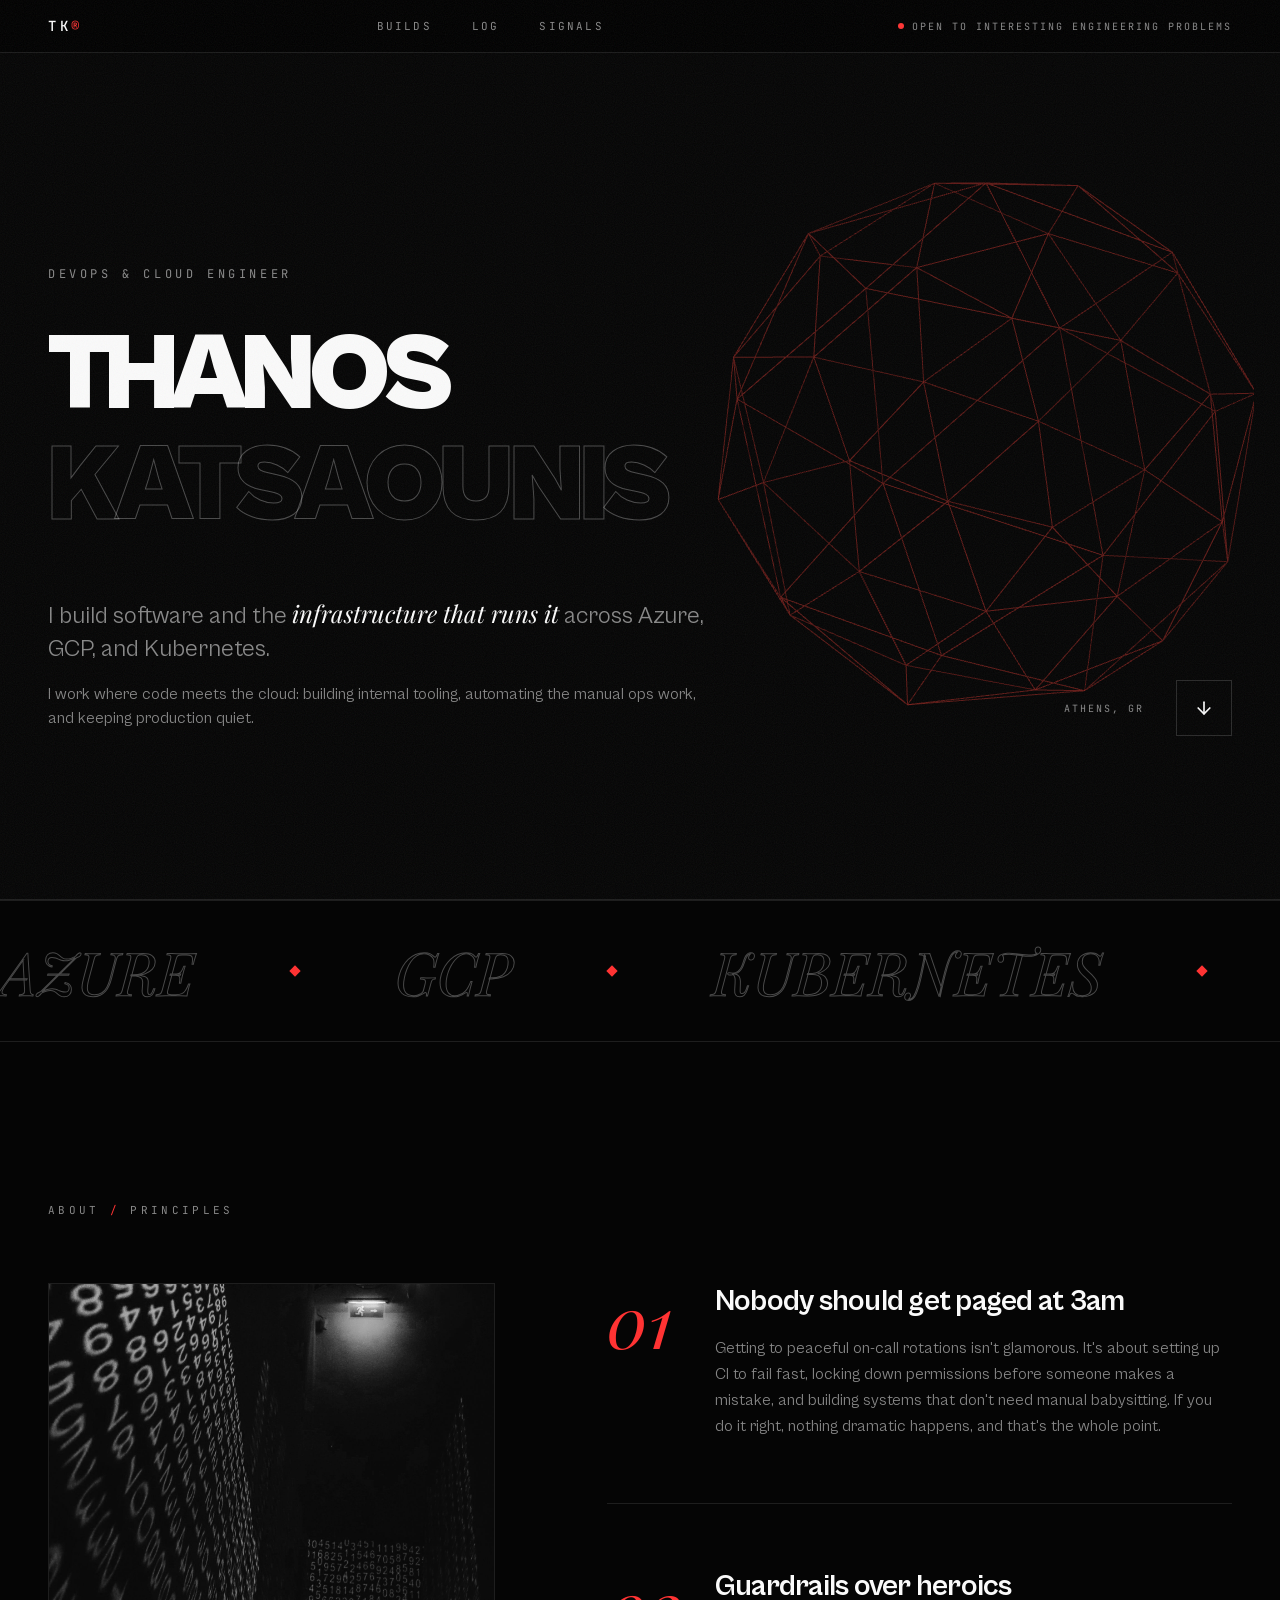
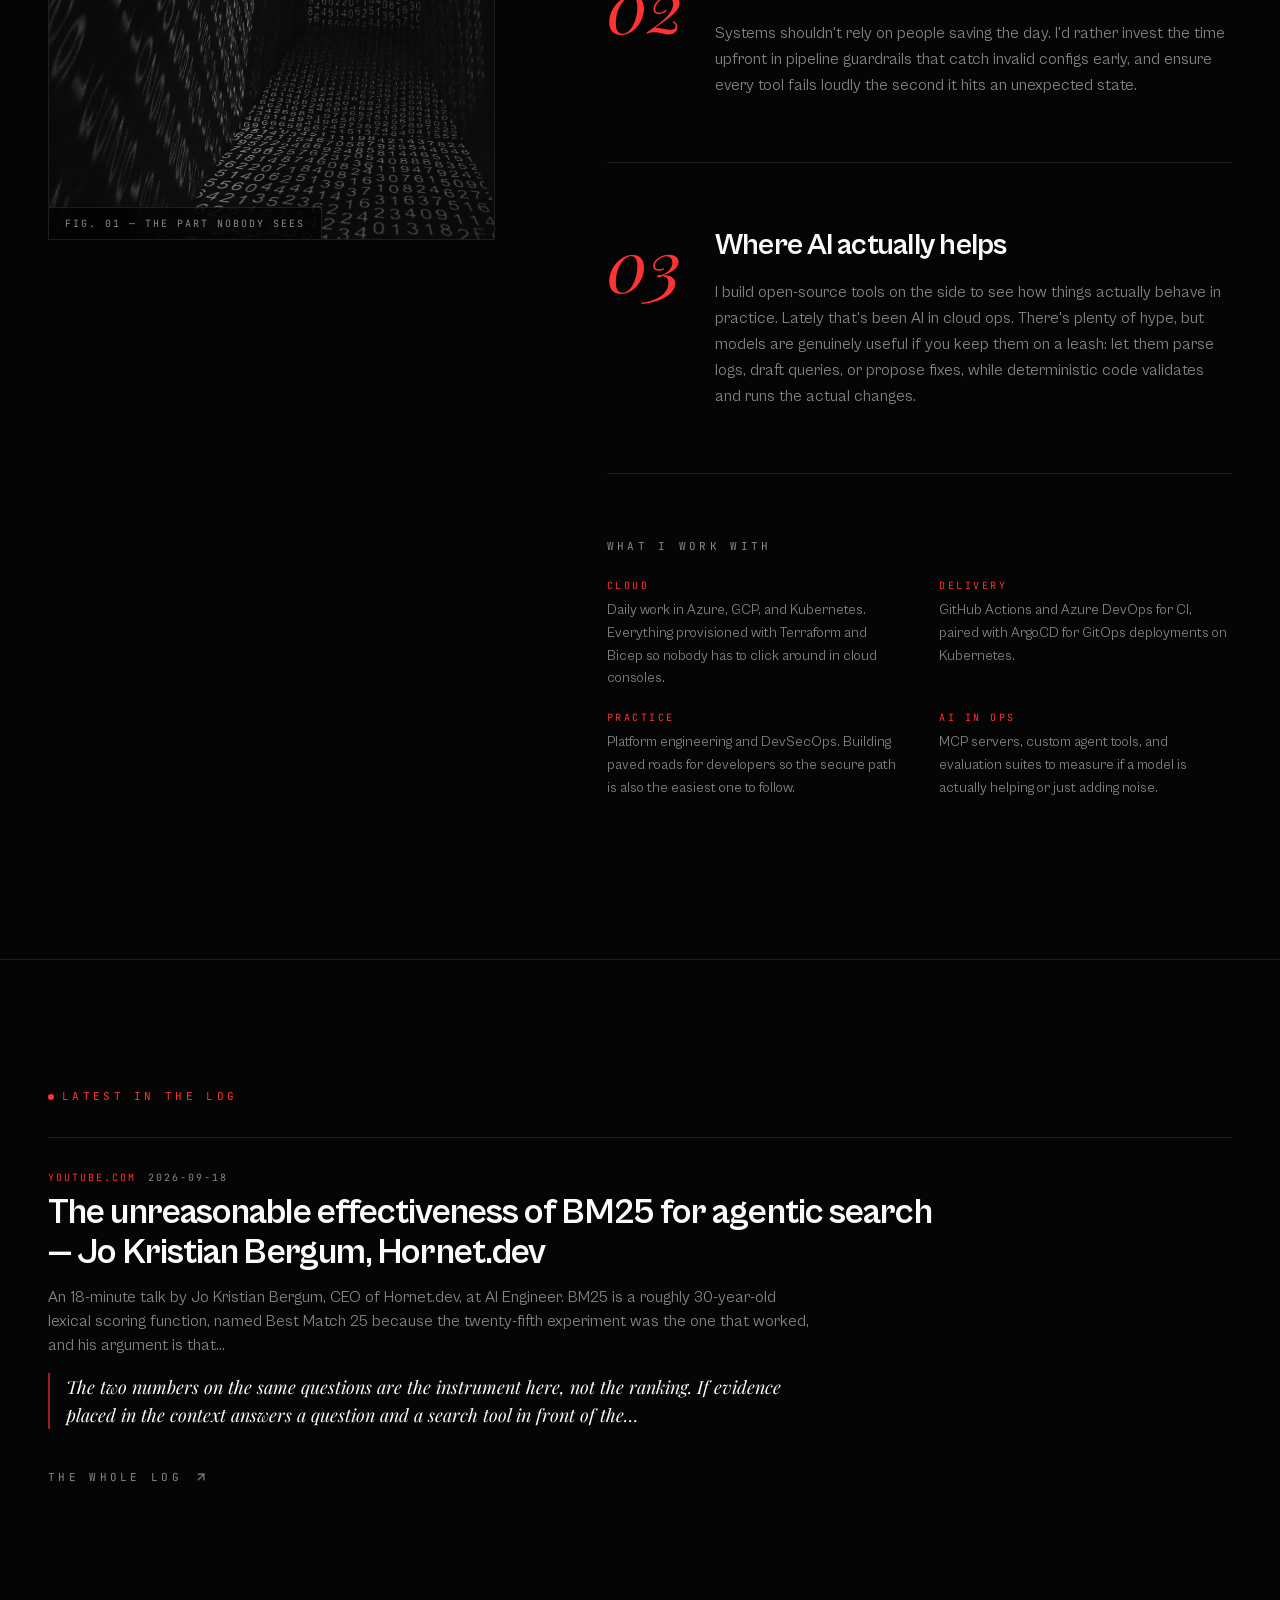
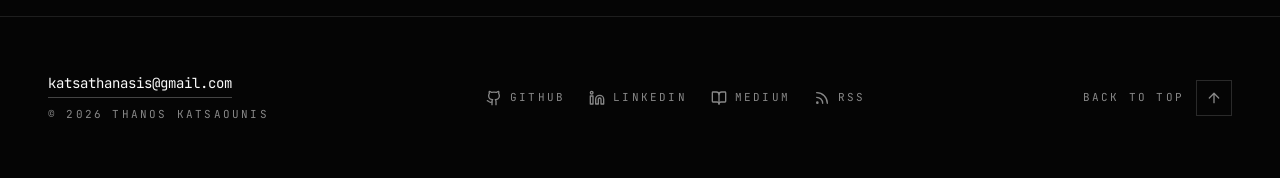
==== commit 595cd932: "deploy 2026-09-18T14:23Z" ====
--- a/index.html
+++ b/index.html
@@ -6,31 +6,34 @@
     <meta name="theme-color" content="#050505" />
 
     <!--
-      Everything below is deliberately STATIC. This is a single-page app, so the
+      TEMPLATE. Every page's HTML is generated from this file by
+      tools/gen-pages.mjs, one per entry in src/routes.js, including the root
+      index.html. Do not edit a generated file: it is gitignored and the next
+      build overwrites it.
+
+      Everything below is deliberately STATIC. The pages are React, so the
       crawlers that build a link preview (LinkedIn, Slack, X, Google) read this
-      file and never run the JavaScript that fills #root. Anything set from React
-      is invisible to them.
+      HTML and never run the JavaScript that fills #root. Anything set from
+      React is invisible to them. That is the whole reason the site is many
+      real files rather than one file behind a router: a router would give
+      every URL this same head, and per-URL metadata is the point.
 
-      The domain is thanoskatsaounis.me, registered 2026-08-24. It appears in
-      six places here and in public/robots.txt and public/sitemap.xml; change
-      all of them together. og:image must be an absolute URL, because relative
-      paths are silently ignored by every scraper that reads it.
+      The domain is thanoskatsaounis.me, registered 2026-08-24. It appears here
+      and in public/robots.txt, and public/sitemap.xml is generated from the
+      same routes; change them together.
+
+      og:image must be an absolute URL, because relative paths are silently
+      ignored by every scraper that reads it.
     -->
     <title>Thanos Katsaounis — DevOps &amp; Cloud Engineer</title>
-    <meta
-      name="description"
-      content="DevOps &amp; Cloud engineer. I build software and the infrastructure that runs it across Azure, GCP, and Kubernetes: cloud engineering, DevOps, platform engineering and software development, from Kubernetes and CI/CD to internal tooling and open-source projects."
-    />
+    <meta name="description" content="DevOps &amp; Cloud engineer. I build software and the infrastructure that runs it across Azure, GCP, and Kubernetes: cloud engineering, platform engineering and software development, from Kubernetes and CI/CD to internal tooling and open-source projects." />
     <link rel="canonical" href="https://thanoskatsaounis.me/" />
 
     <!-- Open Graph: LinkedIn, Slack, Facebook, most chat apps -->
     <meta property="og:type" content="website" />
     <meta property="og:site_name" content="Thanos Katsaounis" />
     <meta property="og:title" content="Thanos Katsaounis — DevOps &amp; Cloud Engineer" />
-    <meta
-      property="og:description"
-      content="I build software and the infrastructure that runs it across Azure, GCP, and Kubernetes. Cloud engineering, DevOps, platform engineering and software development, from Kubernetes and CI/CD to internal tooling and open-source projects."
-    />
+    <meta property="og:description" content="DevOps &amp; Cloud engineer. I build software and the infrastructure that runs it across Azure, GCP, and Kubernetes: cloud engineering, platform engineering and software development, from Kubernetes and CI/CD to internal tooling and open-source projects." />
     <meta property="og:url" content="https://thanoskatsaounis.me/" />
     <meta property="og:image" content="https://thanoskatsaounis.me/og.png" />
     <meta property="og:image:width" content="1200" />
@@ -42,10 +45,7 @@
     <!-- X / Twitter reads its own namespace and falls back to og: for the rest -->
     <meta name="twitter:card" content="summary_large_image" />
     <meta name="twitter:title" content="Thanos Katsaounis — DevOps &amp; Cloud Engineer" />
-    <meta
-      name="twitter:description"
-      content="I build software and the infrastructure that runs it across Azure, GCP, and Kubernetes. Cloud engineering, DevOps, platform engineering and software development, from Kubernetes and CI/CD to internal tooling and open-source projects."
-    />
+    <meta name="twitter:description" content="DevOps &amp; Cloud engineer. I build software and the infrastructure that runs it across Azure, GCP, and Kubernetes: cloud engineering, platform engineering and software development, from Kubernetes and CI/CD to internal tooling and open-source projects." />
     <meta name="twitter:image" content="https://thanoskatsaounis.me/og.png" />
 
     <!-- Structured data. Google uses this for the knowledge panel and to tie the
@@ -85,14 +85,27 @@
     />
 
     <link rel="icon" href="/favicon.svg" />
-    <!-- Preload primary display weights (bold 700 and black 900) to eliminate layout shift -->
-    <link rel="preload" href="/fonts/cabinet-grotesk-700.woff2" as="font" type="font/woff2" crossorigin />
+    <!--
+      Preload the weights that are actually above the fold, which is not the
+      same as the weights that look most important. Measured on the home page
+      at a 900px viewport: only 400 and 900 render in the first screen — 900 is
+      the hero headline and so the LCP element, 400 is the body text under it.
+      700 first appears at y=1323, a screen and a half down, and on /signals/
+      and /builds/ it is never used at all; Chrome said so on every load
+      ("preloaded ... but not used"). Preloading it cost a font fetch on every
+      route and competed with the two that were needed, while 400 — needed on
+      every route, every time — was left to be discovered from the CSS.
+
+      700 is not gone, only unhinted: the @font-face for it still stands and
+      the browser fetches it when something on the page needs it.
+    -->
+    <link rel="preload" href="/fonts/cabinet-grotesk-400.woff2" as="font" type="font/woff2" crossorigin />
     <link rel="preload" href="/fonts/cabinet-grotesk-900.woff2" as="font" type="font/woff2" crossorigin />
-    <script type="module" crossorigin src="/assets/index-BmKG5b5d.js"></script>
-    <link rel="stylesheet" crossorigin href="/assets/index-CPdPcvWI.css">
+    <script type="module" crossorigin src="/assets/index-DWlK6CdW.js"></script>
+    <link rel="stylesheet" crossorigin href="/assets/index-eZqKV_0e.css">
   </head>
   <body>
     <noscript>You need to enable JavaScript to run this app.</noscript>
-    <div id="root"></div>
+    <div id="root" data-page="home"></div>
   </body>
 </html>
--- a/assets/index-eZqKV_0e.css
+++ b/assets/index-eZqKV_0e.css
@@ -0,0 +1 @@
+@font-face{font-family:Playfair Display;font-style:italic;font-display:swap;font-weight:400;src:url(/assets/playfair-display-cyrillic-400-italic-drKdN10-.woff2) format("woff2"),url(/assets/playfair-display-cyrillic-400-italic-24vVh5t9.woff) format("woff");unicode-range:U+0301,U+0400-045F,U+0490-0491,U+04B0-04B1,U+2116}@font-face{font-family:Playfair Display;font-style:italic;font-display:swap;font-weight:400;src:url(/assets/playfair-display-vietnamese-400-italic-CD15TOr5.woff2) format("woff2"),url(/assets/playfair-display-vietnamese-400-italic-Cpv4sfwY.woff) format("woff");unicode-range:U+0102-0103,U+0110-0111,U+0128-0129,U+0168-0169,U+01A0-01A1,U+01AF-01B0,U+0300-0301,U+0303-0304,U+0308-0309,U+0323,U+0329,U+1EA0-1EF9,U+20AB}@font-face{font-family:Playfair Display;font-style:italic;font-display:swap;font-weight:400;src:url(/assets/playfair-display-latin-ext-400-italic-zVOgzDMq.woff2) format("woff2"),url(/assets/playfair-display-latin-ext-400-italic-CZOjvne0.woff) format("woff");unicode-range:U+0100-02BA,U+02BD-02C5,U+02C7-02CC,U+02CE-02D7,U+02DD-02FF,U+0304,U+0308,U+0329,U+1D00-1DBF,U+1E00-1E9F,U+1EF2-1EFF,U+2020,U+20A0-20AB,U+20AD-20C0,U+2113,U+2C60-2C7F,U+A720-A7FF}@font-face{font-family:Playfair Display;font-style:italic;font-display:swap;font-weight:400;src:url(/assets/playfair-display-latin-400-italic-LeeEXsx5.woff2) format("woff2"),url(/assets/playfair-display-latin-400-italic-hIeePEuE.woff) format("woff");unicode-range:U+0000-00FF,U+0131,U+0152-0153,U+02BB-02BC,U+02C6,U+02DA,U+02DC,U+0304,U+0308,U+0329,U+2000-206F,U+20AC,U+2122,U+2191,U+2193,U+2212,U+2215,U+FEFF,U+FFFD}@font-face{font-family:Playfair Display;font-style:italic;font-display:swap;font-weight:600;src:url(/assets/playfair-display-cyrillic-600-italic-DsJAm2wE.woff2) format("woff2"),url(/assets/playfair-display-cyrillic-600-italic-D0MPwuIc.woff) format("woff");unicode-range:U+0301,U+0400-045F,U+0490-0491,U+04B0-04B1,U+2116}@font-face{font-family:Playfair Display;font-style:italic;font-display:swap;font-weight:600;src:url(/assets/playfair-display-vietnamese-600-italic-CM5tQ_QU.woff2) format("woff2"),url(/assets/playfair-display-vietnamese-600-italic-DzX7eaGQ.woff) format("woff");unicode-range:U+0102-0103,U+0110-0111,U+0128-0129,U+0168-0169,U+01A0-01A1,U+01AF-01B0,U+0300-0301,U+0303-0304,U+0308-0309,U+0323,U+0329,U+1EA0-1EF9,U+20AB}@font-face{font-family:Playfair Display;font-style:italic;font-display:swap;font-weight:600;src:url(/assets/playfair-display-latin-ext-600-italic-Bg2sus4m.woff2) format("woff2"),url(/assets/playfair-display-latin-ext-600-italic-Bkjhfatk.woff) format("woff");unicode-range:U+0100-02BA,U+02BD-02C5,U+02C7-02CC,U+02CE-02D7,U+02DD-02FF,U+0304,U+0308,U+0329,U+1D00-1DBF,U+1E00-1E9F,U+1EF2-1EFF,U+2020,U+20A0-20AB,U+20AD-20C0,U+2113,U+2C60-2C7F,U+A720-A7FF}@font-face{font-family:Playfair Display;font-style:italic;font-display:swap;font-weight:600;src:url(/assets/playfair-display-latin-600-italic-Bvp5b4iR.woff2) format("woff2"),url(/assets/playfair-display-latin-600-italic-BFV_U8S6.woff) format("woff");unicode-range:U+0000-00FF,U+0131,U+0152-0153,U+02BB-02BC,U+02C6,U+02DA,U+02DC,U+0304,U+0308,U+0329,U+2000-206F,U+20AC,U+2122,U+2191,U+2193,U+2212,U+2215,U+FEFF,U+FFFD}@font-face{font-family:JetBrains Mono;font-style:normal;font-display:swap;font-weight:400;src:url([data-uri]) format("woff2"),url([data-uri]) format("woff");unicode-range:U+0460-052F,U+1C80-1C8A,U+20B4,U+2DE0-2DFF,U+A640-A69F,U+FE2E-FE2F}@font-face{font-family:JetBrains Mono;font-style:normal;font-display:swap;font-weight:400;src:url(/assets/jetbrains-mono-cyrillic-400-normal-BEIGL1Tu.woff2) format("woff2"),url(/assets/jetbrains-mono-cyrillic-400-normal-ugxPyKxw.woff) format("woff");unicode-range:U+0301,U+0400-045F,U+0490-0491,U+04B0-04B1,U+2116}@font-face{font-family:JetBrains Mono;font-style:normal;font-display:swap;font-weight:400;src:url(/assets/jetbrains-mono-greek-400-normal-C190GLew.woff2) format("woff2"),url(/assets/jetbrains-mono-greek-400-normal-B9oWc5Lo.woff) format("woff");unicode-range:U+0370-0377,U+037A-037F,U+0384-038A,U+038C,U+038E-03A1,U+03A3-03FF}@font-face{font-family:JetBrains Mono;font-style:normal;font-display:swap;font-weight:400;src:url([data-uri]) format("woff2"),url(/assets/jetbrains-mono-vietnamese-400-normal-CqNFfHCs.woff) format("woff");unicode-range:U+0102-0103,U+0110-0111,U+0128-0129,U+0168-0169,U+01A0-01A1,U+01AF-01B0,U+0300-0301,U+0303-0304,U+0308-0309,U+0323,U+0329,U+1EA0-1EF9,U+20AB}@font-face{font-family:JetBrains Mono;font-style:normal;font-display:swap;font-weight:400;src:url(/assets/jetbrains-mono-latin-ext-400-normal-Bc8Ftmh3.woff2) format("woff2"),url(/assets/jetbrains-mono-latin-ext-400-normal-fXTG6kC5.woff) format("woff");unicode-range:U+0100-02BA,U+02BD-02C5,U+02C7-02CC,U+02CE-02D7,U+02DD-02FF,U+0304,U+0308,U+0329,U+1D00-1DBF,U+1E00-1E9F,U+1EF2-1EFF,U+2020,U+20A0-20AB,U+20AD-20C0,U+2113,U+2C60-2C7F,U+A720-A7FF}@font-face{font-family:JetBrains Mono;font-style:normal;font-display:swap;font-weight:400;src:url(/assets/jetbrains-mono-latin-400-normal-V6pRDFza.woff2) format("woff2"),url(/assets/jetbrains-mono-latin-400-normal-6-qcROiO.woff) format("woff");unicode-range:U+0000-00FF,U+0131,U+0152-0153,U+02BB-02BC,U+02C6,U+02DA,U+02DC,U+0304,U+0308,U+0329,U+2000-206F,U+20AC,U+2122,U+2191,U+2193,U+2212,U+2215,U+FEFF,U+FFFD}@font-face{font-family:JetBrains Mono;font-style:normal;font-display:swap;font-weight:500;src:url([data-uri]) format("woff2"),url([data-uri]) format("woff");unicode-range:U+0460-052F,U+1C80-1C8A,U+20B4,U+2DE0-2DFF,U+A640-A69F,U+FE2E-FE2F}@font-face{font-family:JetBrains Mono;font-style:normal;font-display:swap;font-weight:500;src:url(/assets/jetbrains-mono-cyrillic-500-normal-DmUKJPL_.woff2) format("woff2"),url(/assets/jetbrains-mono-cyrillic-500-normal-DJqRU3vO.woff) format("woff");unicode-range:U+0301,U+0400-045F,U+0490-0491,U+04B0-04B1,U+2116}@font-face{font-family:JetBrains Mono;font-style:normal;font-display:swap;font-weight:500;src:url(/assets/jetbrains-mono-greek-500-normal-JpySY46c.woff2) format("woff2"),url(/assets/jetbrains-mono-greek-500-normal-D7SFKleX.woff) format("woff");unicode-range:U+0370-0377,U+037A-037F,U+0384-038A,U+038C,U+038E-03A1,U+03A3-03FF}@font-face{font-family:JetBrains Mono;font-style:normal;font-display:swap;font-weight:500;src:url([data-uri]) format("woff2"),url(/assets/jetbrains-mono-vietnamese-500-normal-DNRqzVM1.woff) format("woff");unicode-range:U+0102-0103,U+0110-0111,U+0128-0129,U+0168-0169,U+01A0-01A1,U+01AF-01B0,U+0300-0301,U+0303-0304,U+0308-0309,U+0323,U+0329,U+1EA0-1EF9,U+20AB}@font-face{font-family:JetBrains Mono;font-style:normal;font-display:swap;font-weight:500;src:url(/assets/jetbrains-mono-latin-ext-500-normal-Cut-4mMH.woff2) format("woff2"),url(/assets/jetbrains-mono-latin-ext-500-normal-ckzbgY84.woff) format("woff");unicode-range:U+0100-02BA,U+02BD-02C5,U+02C7-02CC,U+02CE-02D7,U+02DD-02FF,U+0304,U+0308,U+0329,U+1D00-1DBF,U+1E00-1E9F,U+1EF2-1EFF,U+2020,U+20A0-20AB,U+20AD-20C0,U+2113,U+2C60-2C7F,U+A720-A7FF}@font-face{font-family:JetBrains Mono;font-style:normal;font-display:swap;font-weight:500;src:url(/assets/jetbrains-mono-latin-500-normal-BWZEU5yA.woff2) format("woff2"),url(/assets/jetbrains-mono-latin-500-normal-CJOVTJB7.woff) format("woff");unicode-range:U+0000-00FF,U+0131,U+0152-0153,U+02BB-02BC,U+02C6,U+02DA,U+02DC,U+0304,U+0308,U+0329,U+2000-206F,U+20AC,U+2122,U+2191,U+2193,U+2212,U+2215,U+FEFF,U+FFFD}@font-face{font-family:Cabinet Grotesk;src:url(/fonts/cabinet-grotesk-400.woff2) format("woff2");font-weight:400;font-display:swap;font-style:normal}@font-face{font-family:Cabinet Grotesk;src:url(/fonts/cabinet-grotesk-500.woff2) format("woff2");font-weight:500;font-display:swap;font-style:normal}@font-face{font-family:Cabinet Grotesk;src:url(/fonts/cabinet-grotesk-700.woff2) format("woff2");font-weight:700;font-display:swap;font-style:normal}@font-face{font-family:Cabinet Grotesk;src:url(/fonts/cabinet-grotesk-900.woff2) format("woff2");font-weight:900;font-display:swap;font-style:normal}*,:before,:after{--tw-border-spacing-x: 0;--tw-border-spacing-y: 0;--tw-translate-x: 0;--tw-translate-y: 0;--tw-rotate: 0;--tw-skew-x: 0;--tw-skew-y: 0;--tw-scale-x: 1;--tw-scale-y: 1;--tw-pan-x: ;--tw-pan-y: ;--tw-pinch-zoom: ;--tw-scroll-snap-strictness: proximity;--tw-gradient-from-position: ;--tw-gradient-via-position: ;--tw-gradient-to-position: ;--tw-ordinal: ;--tw-slashed-zero: ;--tw-numeric-figure: ;--tw-numeric-spacing: ;--tw-numeric-fraction: ;--tw-ring-inset: ;--tw-ring-offset-width: 0px;--tw-ring-offset-color: #fff;--tw-ring-color: rgb(59 130 246 / .5);--tw-ring-offset-shadow: 0 0 #0000;--tw-ring-shadow: 0 0 #0000;--tw-shadow: 0 0 #0000;--tw-shadow-colored: 0 0 #0000;--tw-blur: ;--tw-brightness: ;--tw-contrast: ;--tw-grayscale: ;--tw-hue-rotate: ;--tw-invert: ;--tw-saturate: ;--tw-sepia: ;--tw-drop-shadow: ;--tw-backdrop-blur: ;--tw-backdrop-brightness: ;--tw-backdrop-contrast: ;--tw-backdrop-grayscale: ;--tw-backdrop-hue-rotate: ;--tw-backdrop-invert: ;--tw-backdrop-opacity: ;--tw-backdrop-saturate: ;--tw-backdrop-sepia: ;--tw-contain-size: ;--tw-contain-layout: ;--tw-contain-paint: ;--tw-contain-style: }::backdrop{--tw-border-spacing-x: 0;--tw-border-spacing-y: 0;--tw-translate-x: 0;--tw-translate-y: 0;--tw-rotate: 0;--tw-skew-x: 0;--tw-skew-y: 0;--tw-scale-x: 1;--tw-scale-y: 1;--tw-pan-x: ;--tw-pan-y: ;--tw-pinch-zoom: ;--tw-scroll-snap-strictness: proximity;--tw-gradient-from-position: ;--tw-gradient-via-position: ;--tw-gradient-to-position: ;--tw-ordinal: ;--tw-slashed-zero: ;--tw-numeric-figure: ;--tw-numeric-spacing: ;--tw-numeric-fraction: ;--tw-ring-inset: ;--tw-ring-offset-width: 0px;--tw-ring-offset-color: #fff;--tw-ring-color: rgb(59 130 246 / .5);--tw-ring-offset-shadow: 0 0 #0000;--tw-ring-shadow: 0 0 #0000;--tw-shadow: 0 0 #0000;--tw-shadow-colored: 0 0 #0000;--tw-blur: ;--tw-brightness: ;--tw-contrast: ;--tw-grayscale: ;--tw-hue-rotate: ;--tw-invert: ;--tw-saturate: ;--tw-sepia: ;--tw-drop-shadow: ;--tw-backdrop-blur: ;--tw-backdrop-brightness: ;--tw-backdrop-contrast: ;--tw-backdrop-grayscale: ;--tw-backdrop-hue-rotate: ;--tw-backdrop-invert: ;--tw-backdrop-opacity: ;--tw-backdrop-saturate: ;--tw-backdrop-sepia: ;--tw-contain-size: ;--tw-contain-layout: ;--tw-contain-paint: ;--tw-contain-style: }*,:before,:after{box-sizing:border-box;border-width:0;border-style:solid;border-color:#e5e7eb}:before,:after{--tw-content: ""}html,:host{line-height:1.5;-webkit-text-size-adjust:100%;-moz-tab-size:4;-o-tab-size:4;tab-size:4;font-family:Cabinet Grotesk,sans-serif;font-feature-settings:normal;font-variation-settings:normal;-webkit-tap-highlight-color:transparent}body{margin:0;line-height:inherit}hr{height:0;color:inherit;border-top-width:1px}abbr:where([title]){-webkit-text-decoration:underline dotted;text-decoration:underline dotted}h1,h2,h3,h4,h5,h6{font-size:inherit;font-weight:inherit}a{color:inherit;text-decoration:inherit}b,strong{font-weight:bolder}code,kbd,samp,pre{font-family:JetBrains Mono,monospace;font-feature-settings:normal;font-variation-settings:normal;font-size:1em}small{font-size:80%}sub,sup{font-size:75%;line-height:0;position:relative;vertical-align:baseline}sub{bottom:-.25em}sup{top:-.5em}table{text-indent:0;border-color:inherit;border-collapse:collapse}button,input,optgroup,select,textarea{font-family:inherit;font-feature-settings:inherit;font-variation-settings:inherit;font-size:100%;font-weight:inherit;line-height:inherit;letter-spacing:inherit;color:inherit;margin:0;padding:0}button,select{text-transform:none}button,input:where([type=button]),input:where([type=reset]),input:where([type=submit]){-webkit-appearance:button;background-color:transparent;background-image:none}:-moz-focusring{outline:auto}:-moz-ui-invalid{box-shadow:none}progress{vertical-align:baseline}::-webkit-inner-spin-button,::-webkit-outer-spin-button{height:auto}[type=search]{-webkit-appearance:textfield;outline-offset:-2px}::-webkit-search-decoration{-webkit-appearance:none}::-webkit-file-upload-button{-webkit-appearance:button;font:inherit}summary{display:list-item}blockquote,dl,dd,h1,h2,h3,h4,h5,h6,hr,figure,p,pre{margin:0}fieldset{margin:0;padding:0}legend{padding:0}ol,ul,menu{list-style:none;margin:0;padding:0}dialog{padding:0}textarea{resize:vertical}input::-moz-placeholder,textarea::-moz-placeholder{opacity:1;color:#9ca3af}input::placeholder,textarea::placeholder{opacity:1;color:#9ca3af}button,[role=button]{cursor:pointer}:disabled{cursor:default}img,svg,video,canvas,audio,iframe,embed,object{display:block;vertical-align:middle}img,video{max-width:100%;height:auto}[hidden]:where(:not([hidden=until-found])){display:none}:root{--background: 0 0% 2%;--foreground: 0 0% 98%;--card: 0 0% 4%;--card-foreground: 0 0% 98%;--popover: 0 0% 4%;--popover-foreground: 0 0% 98%;--primary: 0 0% 98%;--primary-foreground: 0 0% 3%;--secondary: 0 0% 8%;--secondary-foreground: 0 0% 98%;--muted: 0 0% 8%;--muted-foreground: 0 0% 55%;--accent: 0 100% 60%;--accent-foreground: 0 0% 98%;--destructive: 0 100% 60%;--destructive-foreground: 0 0% 98%;--border: 0 0% 100% / .1;--input: 0 0% 15%;--ring: 0 100% 60%;--chart-1: 220 70% 50%;--chart-2: 160 60% 45%;--chart-3: 30 80% 55%;--chart-4: 280 65% 60%;--chart-5: 340 75% 55%;--radius: .25rem}*{border-color:hsl(var(--border))}html{background-color:#050505}body{--tw-bg-opacity: 1;background-color:rgb(5 5 5 / var(--tw-bg-opacity, 1));font-family:Cabinet Grotesk,sans-serif;--tw-text-opacity: 1;color:rgb(250 250 250 / var(--tw-text-opacity, 1));-webkit-font-smoothing:antialiased;-moz-osx-font-smoothing:grayscale;overflow-x:hidden}::-moz-selection{background-color:#f33;color:#050505}::selection{background-color:#f33;color:#050505}::-webkit-scrollbar{width:10px}::-webkit-scrollbar-track{background:#050505}::-webkit-scrollbar-thumb{background:#262626;border:2px solid #050505}::-webkit-scrollbar-thumb:hover{background:#f33}.container{width:100%}@media(min-width:640px){.container{max-width:640px}}@media(min-width:768px){.container{max-width:768px}}@media(min-width:1024px){.container{max-width:1024px}}@media(min-width:1280px){.container{max-width:1280px}}@media(min-width:1536px){.container{max-width:1536px}}.sr-only{position:absolute;width:1px;height:1px;padding:0;margin:-1px;overflow:hidden;clip:rect(0,0,0,0);white-space:nowrap;border-width:0}.pointer-events-none{pointer-events:none}.visible{visibility:visible}.invisible{visibility:hidden}.static{position:static}.fixed{position:fixed}.absolute{position:absolute}.relative{position:relative}.inset-0{top:0;right:0;bottom:0;left:0}.-bottom-1{bottom:-.25rem}.bottom-0{bottom:0}.left-0{left:0}.right-0{right:0}.right-\[-10\%\]{right:-10%}.top-0{top:0}.top-1\/2{top:50%}.top-\[53px\]{top:53px}.z-10{z-index:10}.z-20{z-index:20}.z-30{z-index:30}.z-\[70\]{z-index:70}.z-\[80\]{z-index:80}.mx-16{margin-left:4rem;margin-right:4rem}.mx-auto{margin-left:auto;margin-right:auto}.my-10{margin-top:2.5rem;margin-bottom:2.5rem}.mb-4{margin-bottom:1rem}.mr-2{margin-right:.5rem}.mt-1{margin-top:.25rem}.mt-1\.5{margin-top:.375rem}.mt-10{margin-top:2.5rem}.mt-12{margin-top:3rem}.mt-16{margin-top:4rem}.mt-2{margin-top:.5rem}.mt-20{margin-top:5rem}.mt-3{margin-top:.75rem}.mt-4{margin-top:1rem}.mt-6{margin-top:1.5rem}.mt-8{margin-top:2rem}.block{display:block}.inline-block{display:inline-block}.flex{display:flex}.inline-flex{display:inline-flex}.table{display:table}.grid{display:grid}.hidden{display:none}.aspect-\[4\/5\]{aspect-ratio:4/5}.h-1\.5{height:.375rem}.h-10{height:2.5rem}.h-14{height:3.5rem}.h-2{height:.5rem}.h-3{height:.75rem}.h-3\.5{height:.875rem}.h-4{height:1rem}.h-5{height:1.25rem}.h-6{height:1.5rem}.h-8{height:2rem}.h-9{height:2.25rem}.h-\[70vh\]{height:70vh}.h-px{height:1px}.min-h-\[200px\]{min-height:200px}.min-h-\[280px\]{min-height:280px}.min-h-\[60px\]{min-height:60px}.min-h-screen{min-height:100vh}.w-0{width:0px}.w-1\.5{width:.375rem}.w-14{width:3.5rem}.w-2{width:.5rem}.w-3{width:.75rem}.w-3\.5{width:.875rem}.w-32{width:8rem}.w-4{width:1rem}.w-5{width:1.25rem}.w-6{width:1.5rem}.w-8{width:2rem}.w-9{width:2.25rem}.w-\[70vw\]{width:70vw}.w-fit{width:-moz-fit-content;width:fit-content}.w-full{width:100%}.w-px{width:1px}.max-w-3xl{max-width:48rem}.max-w-4xl{max-width:56rem}.max-w-\[1600px\]{max-width:1600px}.max-w-md{max-width:28rem}.max-w-sm{max-width:24rem}.max-w-xl{max-width:36rem}.flex-1{flex:1 1 0%}.shrink-0{flex-shrink:0}.grow{flex-grow:1}.origin-left{transform-origin:left}.-translate-y-1\/2{--tw-translate-y: -50%;transform:translate(var(--tw-translate-x),var(--tw-translate-y)) rotate(var(--tw-rotate)) skew(var(--tw-skew-x)) skewY(var(--tw-skew-y)) scaleX(var(--tw-scale-x)) scaleY(var(--tw-scale-y))}.rotate-45{--tw-rotate: 45deg;transform:translate(var(--tw-translate-x),var(--tw-translate-y)) rotate(var(--tw-rotate)) skew(var(--tw-skew-x)) skewY(var(--tw-skew-y)) scaleX(var(--tw-scale-x)) scaleY(var(--tw-scale-y))}@keyframes pulse{50%{opacity:.5}}.animate-pulse{animation:pulse 2s cubic-bezier(.4,0,.6,1) infinite}@keyframes pulse-dot{0%,to{opacity:1}50%{opacity:.25}}.animate-pulse-dot{animation:pulse-dot 2s ease-in-out infinite}@keyframes spin{to{transform:rotate(360deg)}}.animate-spin{animation:spin 1s linear infinite}.grid-cols-\[auto_1fr_auto\]{grid-template-columns:auto 1fr auto}.flex-col{flex-direction:column}.flex-wrap{flex-wrap:wrap}.items-start{align-items:flex-start}.items-center{align-items:center}.items-baseline{align-items:baseline}.justify-center{justify-content:center}.justify-between{justify-content:space-between}.gap-1{gap:.25rem}.gap-1\.5{gap:.375rem}.gap-10{gap:2.5rem}.gap-16{gap:4rem}.gap-2{gap:.5rem}.gap-20{gap:5rem}.gap-3{gap:.75rem}.gap-4{gap:1rem}.gap-5{gap:1.25rem}.gap-6{gap:1.5rem}.gap-8{gap:2rem}.gap-x-10{-moz-column-gap:2.5rem;column-gap:2.5rem}.gap-x-3{-moz-column-gap:.75rem;column-gap:.75rem}.gap-x-4{-moz-column-gap:1rem;column-gap:1rem}.gap-x-6{-moz-column-gap:1.5rem;column-gap:1.5rem}.gap-y-1{row-gap:.25rem}.gap-y-3{row-gap:.75rem}.gap-y-5{row-gap:1.25rem}.space-y-12>:not([hidden])~:not([hidden]){--tw-space-y-reverse: 0;margin-top:calc(3rem * calc(1 - var(--tw-space-y-reverse)));margin-bottom:calc(3rem * var(--tw-space-y-reverse))}.space-y-4>:not([hidden])~:not([hidden]){--tw-space-y-reverse: 0;margin-top:calc(1rem * calc(1 - var(--tw-space-y-reverse)));margin-bottom:calc(1rem * var(--tw-space-y-reverse))}.overflow-hidden{overflow:hidden}.overflow-y-auto{overflow-y:auto}.whitespace-nowrap{white-space:nowrap}.rounded-full{border-radius:9999px}.rounded-md{border-radius:calc(var(--radius) - 2px)}.border{border-width:1px}.border-y{border-top-width:1px;border-bottom-width:1px}.border-b{border-bottom-width:1px}.border-l-2{border-left-width:2px}.border-r{border-right-width:1px}.border-t{border-top-width:1px}.border-black\/30{border-color:#0000004d}.border-black\/40{border-color:#0006}.border-ember{--tw-border-opacity: 1;border-color:rgb(255 51 51 / var(--tw-border-opacity, 1))}.border-ember\/50{border-color:#ff333380}.border-ember\/60{border-color:#f339}.border-input{border-color:hsl(var(--input))}.border-white\/10{border-color:#ffffff1a}.border-white\/15{border-color:#ffffff26}.border-white\/20{border-color:#fff3}.border-white\/25{border-color:#ffffff40}.bg-black\/10{background-color:#0000001a}.bg-black\/40{background-color:#0006}.bg-black\/70{background-color:#000000b3}.bg-card{background-color:hsl(var(--card))}.bg-destructive{background-color:hsl(var(--destructive))}.bg-ember{--tw-bg-opacity: 1;background-color:rgb(255 51 51 / var(--tw-bg-opacity, 1))}.bg-ember\/10{background-color:#ff33331a}.bg-ember\/15{background-color:#ff333326}.bg-primary{background-color:hsl(var(--primary))}.bg-secondary{background-color:hsl(var(--secondary))}.bg-transparent{background-color:transparent}.bg-void{--tw-bg-opacity: 1;background-color:rgb(5 5 5 / var(--tw-bg-opacity, 1))}.bg-void\/95{background-color:#050505f2}.bg-white{--tw-bg-opacity: 1;background-color:rgb(255 255 255 / var(--tw-bg-opacity, 1))}.bg-white\/10{background-color:#ffffff1a}.bg-white\/15{background-color:#ffffff26}.bg-white\/5{background-color:#ffffff0d}.bg-white\/\[0\.02\]{background-color:#ffffff05}.bg-white\/\[0\.03\]{background-color:#ffffff08}.bg-gradient-to-t{background-image:linear-gradient(to top,var(--tw-gradient-stops))}.from-black\/95{--tw-gradient-from: rgb(0 0 0 / .95) var(--tw-gradient-from-position);--tw-gradient-to: rgb(0 0 0 / 0) var(--tw-gradient-to-position);--tw-gradient-stops: var(--tw-gradient-from), var(--tw-gradient-to)}.via-black\/15{--tw-gradient-to: rgb(0 0 0 / 0) var(--tw-gradient-to-position);--tw-gradient-stops: var(--tw-gradient-from), rgb(0 0 0 / .15) var(--tw-gradient-via-position), var(--tw-gradient-to)}.to-transparent{--tw-gradient-to: transparent var(--tw-gradient-to-position)}.object-cover{-o-object-fit:cover;object-fit:cover}.p-5{padding:1.25rem}.p-8{padding:2rem}.px-2{padding-left:.5rem;padding-right:.5rem}.px-2\.5{padding-left:.625rem;padding-right:.625rem}.px-3{padding-left:.75rem;padding-right:.75rem}.px-4{padding-left:1rem;padding-right:1rem}.px-5{padding-left:1.25rem;padding-right:1.25rem}.px-6{padding-left:1.5rem;padding-right:1.5rem}.px-8{padding-left:2rem;padding-right:2rem}.py-0\.5{padding-top:.125rem;padding-bottom:.125rem}.py-1{padding-top:.25rem;padding-bottom:.25rem}.py-12{padding-top:3rem;padding-bottom:3rem}.py-14{padding-top:3.5rem;padding-bottom:3.5rem}.py-2{padding-top:.5rem;padding-bottom:.5rem}.py-2\.5{padding-top:.625rem;padding-bottom:.625rem}.py-24{padding-top:6rem;padding-bottom:6rem}.py-28{padding-top:7rem;padding-bottom:7rem}.py-3{padding-top:.75rem;padding-bottom:.75rem}.py-4{padding-top:1rem;padding-bottom:1rem}.py-5{padding-top:1.25rem;padding-bottom:1.25rem}.py-7{padding-top:1.75rem;padding-bottom:1.75rem}.py-8{padding-top:2rem;padding-bottom:2rem}.py-\[0\.5\%\]{padding-top:.5%;padding-bottom:.5%}.pb-1{padding-bottom:.25rem}.pb-10{padding-bottom:2.5rem}.pb-16{padding-bottom:4rem}.pb-24{padding-bottom:6rem}.pb-28{padding-bottom:7rem}.pl-4{padding-left:1rem}.pt-10{padding-top:2.5rem}.pt-12{padding-top:3rem}.pt-24{padding-top:6rem}.pt-32{padding-top:8rem}.pt-8{padding-top:2rem}.font-mono{font-family:JetBrains Mono,monospace}.font-sans{font-family:Cabinet Grotesk,sans-serif}.font-serif{font-family:Playfair Display,serif}.text-2xl{font-size:1.5rem;line-height:2rem}.text-3xl{font-size:1.875rem;line-height:2.25rem}.text-4xl{font-size:2.25rem;line-height:2.5rem}.text-6xl{font-size:3.75rem;line-height:1}.text-\[10px\]{font-size:10px}.text-\[11px\]{font-size:11px}.text-\[9px\]{font-size:9px}.text-\[clamp\(2\.4rem\,8\.5vw\,7\.5rem\)\]{font-size:clamp(2.4rem,8.5vw,7.5rem)}.text-base{font-size:1rem;line-height:1.5rem}.text-lg{font-size:1.125rem;line-height:1.75rem}.text-sm{font-size:.875rem;line-height:1.25rem}.text-xs{font-size:.75rem;line-height:1rem}.font-black{font-weight:900}.font-bold{font-weight:700}.font-medium{font-weight:500}.font-normal{font-weight:400}.uppercase{text-transform:uppercase}.italic{font-style:italic}.leading-\[0\.92\]{line-height:.92}.leading-relaxed{line-height:1.625}.leading-snug{line-height:1.375}.leading-tight{line-height:1.25}.tracking-\[0\.15em\]{letter-spacing:.15em}.tracking-\[0\.18em\]{letter-spacing:.18em}.tracking-\[0\.25em\]{letter-spacing:.25em}.tracking-\[0\.2em\]{letter-spacing:.2em}.tracking-\[0\.3em\]{letter-spacing:.3em}.tracking-tight{letter-spacing:-.025em}.tracking-tighter{letter-spacing:-.05em}.tracking-widest{letter-spacing:.1em}.text-black{--tw-text-opacity: 1;color:rgb(0 0 0 / var(--tw-text-opacity, 1))}.text-black\/70{color:#000000b3}.text-black\/80{color:#000c}.text-destructive-foreground{color:hsl(var(--destructive-foreground))}.text-ember{--tw-text-opacity: 1;color:rgb(255 51 51 / var(--tw-text-opacity, 1))}.text-ember\/80{color:#f33c}.text-ink{--tw-text-opacity: 1;color:rgb(250 250 250 / var(--tw-text-opacity, 1))}.text-ink\/70{color:#fafafab3}.text-ink\/80{color:#fafafacc}.text-ink\/90{color:#fafafae6}.text-mute{--tw-text-opacity: 1;color:rgb(136 136 136 / var(--tw-text-opacity, 1))}.text-primary{color:hsl(var(--primary))}.text-primary-foreground{color:hsl(var(--primary-foreground))}.text-secondary-foreground{color:hsl(var(--secondary-foreground))}.text-zinc-300{--tw-text-opacity: 1;color:rgb(212 212 216 / var(--tw-text-opacity, 1))}.underline{text-decoration-line:underline}.overline{text-decoration-line:overline}.underline-offset-4{text-underline-offset:4px}.opacity-0{opacity:0}.opacity-70{opacity:.7}.opacity-90{opacity:.9}.shadow{--tw-shadow: 0 1px 3px 0 rgb(0 0 0 / .1), 0 1px 2px -1px rgb(0 0 0 / .1);--tw-shadow-colored: 0 1px 3px 0 var(--tw-shadow-color), 0 1px 2px -1px var(--tw-shadow-color);box-shadow:var(--tw-ring-offset-shadow, 0 0 #0000),var(--tw-ring-shadow, 0 0 #0000),var(--tw-shadow)}.shadow-sm{--tw-shadow: 0 1px 2px 0 rgb(0 0 0 / .05);--tw-shadow-colored: 0 1px 2px 0 var(--tw-shadow-color);box-shadow:var(--tw-ring-offset-shadow, 0 0 #0000),var(--tw-ring-shadow, 0 0 #0000),var(--tw-shadow)}.outline{outline-style:solid}.grayscale{--tw-grayscale: grayscale(100%);filter:var(--tw-blur) var(--tw-brightness) var(--tw-contrast) var(--tw-grayscale) var(--tw-hue-rotate) var(--tw-invert) var(--tw-saturate) var(--tw-sepia) var(--tw-drop-shadow)}.filter{filter:var(--tw-blur) var(--tw-brightness) var(--tw-contrast) var(--tw-grayscale) var(--tw-hue-rotate) var(--tw-invert) var(--tw-saturate) var(--tw-sepia) var(--tw-drop-shadow)}.backdrop-blur-md{--tw-backdrop-blur: blur(12px);-webkit-backdrop-filter:var(--tw-backdrop-blur) var(--tw-backdrop-brightness) var(--tw-backdrop-contrast) var(--tw-backdrop-grayscale) var(--tw-backdrop-hue-rotate) var(--tw-backdrop-invert) var(--tw-backdrop-opacity) var(--tw-backdrop-saturate) var(--tw-backdrop-sepia);backdrop-filter:var(--tw-backdrop-blur) var(--tw-backdrop-brightness) var(--tw-backdrop-contrast) var(--tw-backdrop-grayscale) var(--tw-backdrop-hue-rotate) var(--tw-backdrop-invert) var(--tw-backdrop-opacity) var(--tw-backdrop-saturate) var(--tw-backdrop-sepia)}.backdrop-blur-xl{--tw-backdrop-blur: blur(24px);-webkit-backdrop-filter:var(--tw-backdrop-blur) var(--tw-backdrop-brightness) var(--tw-backdrop-contrast) var(--tw-backdrop-grayscale) var(--tw-backdrop-hue-rotate) var(--tw-backdrop-invert) var(--tw-backdrop-opacity) var(--tw-backdrop-saturate) var(--tw-backdrop-sepia);backdrop-filter:var(--tw-backdrop-blur) var(--tw-backdrop-brightness) var(--tw-backdrop-contrast) var(--tw-backdrop-grayscale) var(--tw-backdrop-hue-rotate) var(--tw-backdrop-invert) var(--tw-backdrop-opacity) var(--tw-backdrop-saturate) var(--tw-backdrop-sepia)}.transition{transition-property:color,background-color,border-color,text-decoration-color,fill,stroke,opacity,box-shadow,transform,filter,backdrop-filter;transition-timing-function:cubic-bezier(.4,0,.2,1);transition-duration:.15s}.transition-\[transform\,filter\]{transition-property:transform,filter;transition-timing-function:cubic-bezier(.4,0,.2,1);transition-duration:.15s}.transition-\[transform\,opacity\]{transition-property:transform,opacity;transition-timing-function:cubic-bezier(.4,0,.2,1);transition-duration:.15s}.transition-\[width\]{transition-property:width;transition-timing-function:cubic-bezier(.4,0,.2,1);transition-duration:.15s}.transition-all{transition-property:all;transition-timing-function:cubic-bezier(.4,0,.2,1);transition-duration:.15s}.transition-colors{transition-property:color,background-color,border-color,text-decoration-color,fill,stroke;transition-timing-function:cubic-bezier(.4,0,.2,1);transition-duration:.15s}.transition-opacity{transition-property:opacity;transition-timing-function:cubic-bezier(.4,0,.2,1);transition-duration:.15s}.transition-transform{transition-property:transform;transition-timing-function:cubic-bezier(.4,0,.2,1);transition-duration:.15s}.duration-200{transition-duration:.2s}.duration-300{transition-duration:.3s}.duration-500{transition-duration:.5s}.duration-700{transition-duration:.7s}.ease-out{transition-timing-function:cubic-bezier(0,0,.2,1)}@keyframes enter{0%{opacity:var(--tw-enter-opacity, 1);transform:translate3d(var(--tw-enter-translate-x, 0),var(--tw-enter-translate-y, 0),0) scale3d(var(--tw-enter-scale, 1),var(--tw-enter-scale, 1),var(--tw-enter-scale, 1)) rotate(var(--tw-enter-rotate, 0))}}@keyframes exit{to{opacity:var(--tw-exit-opacity, 1);transform:translate3d(var(--tw-exit-translate-x, 0),var(--tw-exit-translate-y, 0),0) scale3d(var(--tw-exit-scale, 1),var(--tw-exit-scale, 1),var(--tw-exit-scale, 1)) rotate(var(--tw-exit-rotate, 0))}}.duration-200{animation-duration:.2s}.duration-300{animation-duration:.3s}.duration-500{animation-duration:.5s}.duration-700{animation-duration:.7s}.ease-out{animation-timing-function:cubic-bezier(0,0,.2,1)}.running{animation-play-state:running}.noise-overlay{position:fixed;top:0;right:0;bottom:0;left:0;z-index:90;pointer-events:none;opacity:.06;background-image:url("data:image/svg+xml,%3Csvg xmlns=%27http://www.w3.org/2000/svg%27 width=%27300%27 height=%27300%27%3E%3Cfilter id=%27n%27%3E%3CfeTurbulence type=%27fractalNoise%27 baseFrequency=%270.9%27 numOctaves=%272%27/%3E%3C/filter%3E%3Crect width=%27100%25%27 height=%27100%25%27 filter=%27url%28%23n%29%27/%3E%3C/svg%3E")}.text-outline{-webkit-text-stroke:1px rgba(250,250,250,.28);color:transparent}.lenis.lenis-smooth{scroll-behavior:auto!important}.file\:border-0::file-selector-button{border-width:0px}.file\:bg-transparent::file-selector-button{background-color:transparent}.file\:text-sm::file-selector-button{font-size:.875rem;line-height:1.25rem}.file\:font-medium::file-selector-button{font-weight:500}.file\:text-foreground::file-selector-button{color:hsl(var(--foreground))}.placeholder\:text-muted-foreground::-moz-placeholder{color:hsl(var(--muted-foreground))}.placeholder\:text-muted-foreground::placeholder{color:hsl(var(--muted-foreground))}.first\:mt-16:first-child{margin-top:4rem}.last\:border-b-0:last-child{border-bottom-width:0px}.last\:pb-0:last-child{padding-bottom:0}.hover\:border-ember:hover{--tw-border-opacity: 1;border-color:rgb(255 51 51 / var(--tw-border-opacity, 1))}.hover\:border-white\/20:hover{border-color:#fff3}.hover\:border-white\/30:hover{border-color:#ffffff4d}.hover\:border-white\/40:hover{border-color:#fff6}.hover\:bg-accent:hover{background-color:hsl(var(--accent))}.hover\:bg-black:hover{--tw-bg-opacity: 1;background-color:rgb(0 0 0 / var(--tw-bg-opacity, 1))}.hover\:bg-destructive\/90:hover{background-color:hsl(var(--destructive) / .9)}.hover\:bg-ember:hover{--tw-bg-opacity: 1;background-color:rgb(255 51 51 / var(--tw-bg-opacity, 1))}.hover\:bg-primary\/90:hover{background-color:hsl(var(--primary) / .9)}.hover\:bg-secondary\/80:hover{background-color:hsl(var(--secondary) / .8)}.hover\:bg-white\/90:hover{background-color:#ffffffe6}.hover\:bg-white\/\[0\.03\]:hover{background-color:#ffffff08}.hover\:text-accent-foreground:hover{color:hsl(var(--accent-foreground))}.hover\:text-black:hover{--tw-text-opacity: 1;color:rgb(0 0 0 / var(--tw-text-opacity, 1))}.hover\:text-ember:hover{--tw-text-opacity: 1;color:rgb(255 51 51 / var(--tw-text-opacity, 1))}.hover\:text-ink:hover{--tw-text-opacity: 1;color:rgb(250 250 250 / var(--tw-text-opacity, 1))}.hover\:text-white:hover{--tw-text-opacity: 1;color:rgb(255 255 255 / var(--tw-text-opacity, 1))}.hover\:underline:hover{text-decoration-line:underline}.focus-visible\:outline-none:focus-visible{outline:2px solid transparent;outline-offset:2px}.focus-visible\:ring-1:focus-visible{--tw-ring-offset-shadow: var(--tw-ring-inset) 0 0 0 var(--tw-ring-offset-width) var(--tw-ring-offset-color);--tw-ring-shadow: var(--tw-ring-inset) 0 0 0 calc(1px + var(--tw-ring-offset-width)) var(--tw-ring-color);box-shadow:var(--tw-ring-offset-shadow),var(--tw-ring-shadow),var(--tw-shadow, 0 0 #0000)}.focus-visible\:ring-ring:focus-visible{--tw-ring-color: hsl(var(--ring))}.disabled\:pointer-events-none:disabled{pointer-events:none}.disabled\:cursor-not-allowed:disabled{cursor:not-allowed}.disabled\:opacity-50:disabled{opacity:.5}.group:hover .group-hover\:w-20{width:5rem}.group:hover .group-hover\:w-full{width:100%}.group:hover .group-hover\:-translate-x-0\.5{--tw-translate-x: -.125rem;transform:translate(var(--tw-translate-x),var(--tw-translate-y)) rotate(var(--tw-rotate)) skew(var(--tw-skew-x)) skewY(var(--tw-skew-y)) scaleX(var(--tw-scale-x)) scaleY(var(--tw-scale-y))}.group:hover .group-hover\:-translate-y-0\.5{--tw-translate-y: -.125rem;transform:translate(var(--tw-translate-x),var(--tw-translate-y)) rotate(var(--tw-rotate)) skew(var(--tw-skew-x)) skewY(var(--tw-skew-y)) scaleX(var(--tw-scale-x)) scaleY(var(--tw-scale-y))}.group:hover .group-hover\:-translate-y-1{--tw-translate-y: -.25rem;transform:translate(var(--tw-translate-x),var(--tw-translate-y)) rotate(var(--tw-rotate)) skew(var(--tw-skew-x)) skewY(var(--tw-skew-y)) scaleX(var(--tw-scale-x)) scaleY(var(--tw-scale-y))}.group:hover .group-hover\:translate-x-0\.5{--tw-translate-x: .125rem;transform:translate(var(--tw-translate-x),var(--tw-translate-y)) rotate(var(--tw-rotate)) skew(var(--tw-skew-x)) skewY(var(--tw-skew-y)) scaleX(var(--tw-scale-x)) scaleY(var(--tw-scale-y))}.group:hover .group-hover\:translate-x-1{--tw-translate-x: .25rem;transform:translate(var(--tw-translate-x),var(--tw-translate-y)) rotate(var(--tw-rotate)) skew(var(--tw-skew-x)) skewY(var(--tw-skew-y)) scaleX(var(--tw-scale-x)) scaleY(var(--tw-scale-y))}.group:hover .group-hover\:translate-y-1{--tw-translate-y: .25rem;transform:translate(var(--tw-translate-x),var(--tw-translate-y)) rotate(var(--tw-rotate)) skew(var(--tw-skew-x)) skewY(var(--tw-skew-y)) scaleX(var(--tw-scale-x)) scaleY(var(--tw-scale-y))}.group:hover .group-hover\:scale-110{--tw-scale-x: 1.1;--tw-scale-y: 1.1;transform:translate(var(--tw-translate-x),var(--tw-translate-y)) rotate(var(--tw-rotate)) skew(var(--tw-skew-x)) skewY(var(--tw-skew-y)) scaleX(var(--tw-scale-x)) scaleY(var(--tw-scale-y))}.group:hover .group-hover\:scale-\[1\.03\]{--tw-scale-x: 1.03;--tw-scale-y: 1.03;transform:translate(var(--tw-translate-x),var(--tw-translate-y)) rotate(var(--tw-rotate)) skew(var(--tw-skew-x)) skewY(var(--tw-skew-y)) scaleX(var(--tw-scale-x)) scaleY(var(--tw-scale-y))}.group:hover .group-hover\:border-ember{--tw-border-opacity: 1;border-color:rgb(255 51 51 / var(--tw-border-opacity, 1))}.group:hover .group-hover\:bg-ember{--tw-bg-opacity: 1;background-color:rgb(255 51 51 / var(--tw-bg-opacity, 1))}.group:hover .group-hover\:text-ember{--tw-text-opacity: 1;color:rgb(255 51 51 / var(--tw-text-opacity, 1))}.group:hover .group-hover\:text-white{--tw-text-opacity: 1;color:rgb(255 255 255 / var(--tw-text-opacity, 1))}.group:hover .group-hover\:opacity-100{opacity:1}.group:hover .group-hover\:grayscale-0{--tw-grayscale: grayscale(0);filter:var(--tw-blur) var(--tw-brightness) var(--tw-contrast) var(--tw-grayscale) var(--tw-hue-rotate) var(--tw-invert) var(--tw-saturate) var(--tw-sepia) var(--tw-drop-shadow)}.group.toaster .group-\[\.toaster\]\:border-border{border-color:hsl(var(--border))}.group.toast .group-\[\.toast\]\:bg-muted{background-color:hsl(var(--muted))}.group.toast .group-\[\.toast\]\:bg-primary{background-color:hsl(var(--primary))}.group.toaster .group-\[\.toaster\]\:bg-background{background-color:hsl(var(--background))}.group.toast .group-\[\.toast\]\:text-muted-foreground{color:hsl(var(--muted-foreground))}.group.toast .group-\[\.toast\]\:text-primary-foreground{color:hsl(var(--primary-foreground))}.group.toaster .group-\[\.toaster\]\:text-foreground{color:hsl(var(--foreground))}.group.toaster .group-\[\.toaster\]\:shadow-lg{--tw-shadow: 0 10px 15px -3px rgb(0 0 0 / .1), 0 4px 6px -4px rgb(0 0 0 / .1);--tw-shadow-colored: 0 10px 15px -3px var(--tw-shadow-color), 0 4px 6px -4px var(--tw-shadow-color);box-shadow:var(--tw-ring-offset-shadow, 0 0 #0000),var(--tw-ring-shadow, 0 0 #0000),var(--tw-shadow)}@media(min-width:640px){.sm\:grid-cols-2{grid-template-columns:repeat(2,minmax(0,1fr))}}@media(min-width:768px){.md\:absolute{position:absolute}.md\:inset-0{top:0;right:0;bottom:0;left:0}.md\:right-\[2\%\]{right:2%}.md\:col-span-10{grid-column:span 10 / span 10}.md\:col-span-12{grid-column:span 12 / span 12}.md\:col-span-2{grid-column:span 2 / span 2}.md\:col-span-5{grid-column:span 5 / span 5}.md\:col-span-7{grid-column:span 7 / span 7}.md\:mx-24{margin-left:6rem;margin-right:6rem}.md\:block{display:block}.md\:flex{display:flex}.md\:hidden{display:none}.md\:h-full{height:100%}.md\:min-h-\[220px\]{min-height:220px}.md\:min-h-\[360px\]{min-height:360px}.md\:w-\[42vw\]{width:42vw}.md\:max-w-2xl{max-width:42rem}.md\:grid-cols-12{grid-template-columns:repeat(12,minmax(0,1fr))}.md\:grid-cols-2{grid-template-columns:repeat(2,minmax(0,1fr))}.md\:grid-cols-\[3rem_1fr_auto_auto\]{grid-template-columns:3rem 1fr auto auto}.md\:flex-row{flex-direction:row}.md\:items-end{align-items:flex-end}.md\:items-center{align-items:center}.md\:justify-between{justify-content:space-between}.md\:gap-10{gap:2.5rem}.md\:gap-8{gap:2rem}.md\:object-cover{-o-object-fit:cover;object-fit:cover}.md\:p-10{padding:2.5rem}.md\:px-12{padding-left:3rem;padding-right:3rem}.md\:px-4{padding-left:1rem;padding-right:1rem}.md\:px-8{padding-left:2rem;padding-right:2rem}.md\:py-10{padding-top:2.5rem;padding-bottom:2.5rem}.md\:py-32{padding-top:8rem;padding-bottom:8rem}.md\:py-40{padding-top:10rem;padding-bottom:10rem}.md\:py-8{padding-top:2rem;padding-bottom:2rem}.md\:pb-32{padding-bottom:8rem}.md\:pb-36{padding-bottom:9rem}.md\:pt-40{padding-top:10rem}.md\:text-2xl{font-size:1.5rem;line-height:2rem}.md\:text-3xl{font-size:1.875rem;line-height:2.25rem}.md\:text-4xl{font-size:2.25rem;line-height:2.5rem}.md\:text-5xl{font-size:3rem;line-height:1}.md\:text-6xl{font-size:3.75rem;line-height:1}.md\:text-7xl{font-size:4.5rem;line-height:1}.md\:text-base{font-size:1rem;line-height:1.5rem}.md\:text-lg{font-size:1.125rem;line-height:1.75rem}.md\:text-sm{font-size:.875rem;line-height:1.25rem}.md\:text-xl{font-size:1.25rem;line-height:1.75rem}.md\:text-xs{font-size:.75rem;line-height:1rem}.md\:leading-relaxed{line-height:1.625}.md\:leading-snug{line-height:1.375}}@media(min-width:1024px){.lg\:col-span-5{grid-column:span 5 / span 5}.lg\:col-span-7{grid-column:span 7 / span 7}.lg\:flex{display:flex}.lg\:hidden{display:none}.lg\:grid-cols-12{grid-template-columns:repeat(12,minmax(0,1fr))}.lg\:pl-8{padding-left:2rem}}@media(min-width:1280px){.xl\:flex{display:flex}}.\[\&_svg\]\:pointer-events-none svg{pointer-events:none}.\[\&_svg\]\:size-4 svg{width:1rem;height:1rem}.\[\&_svg\]\:shrink-0 svg{flex-shrink:0}
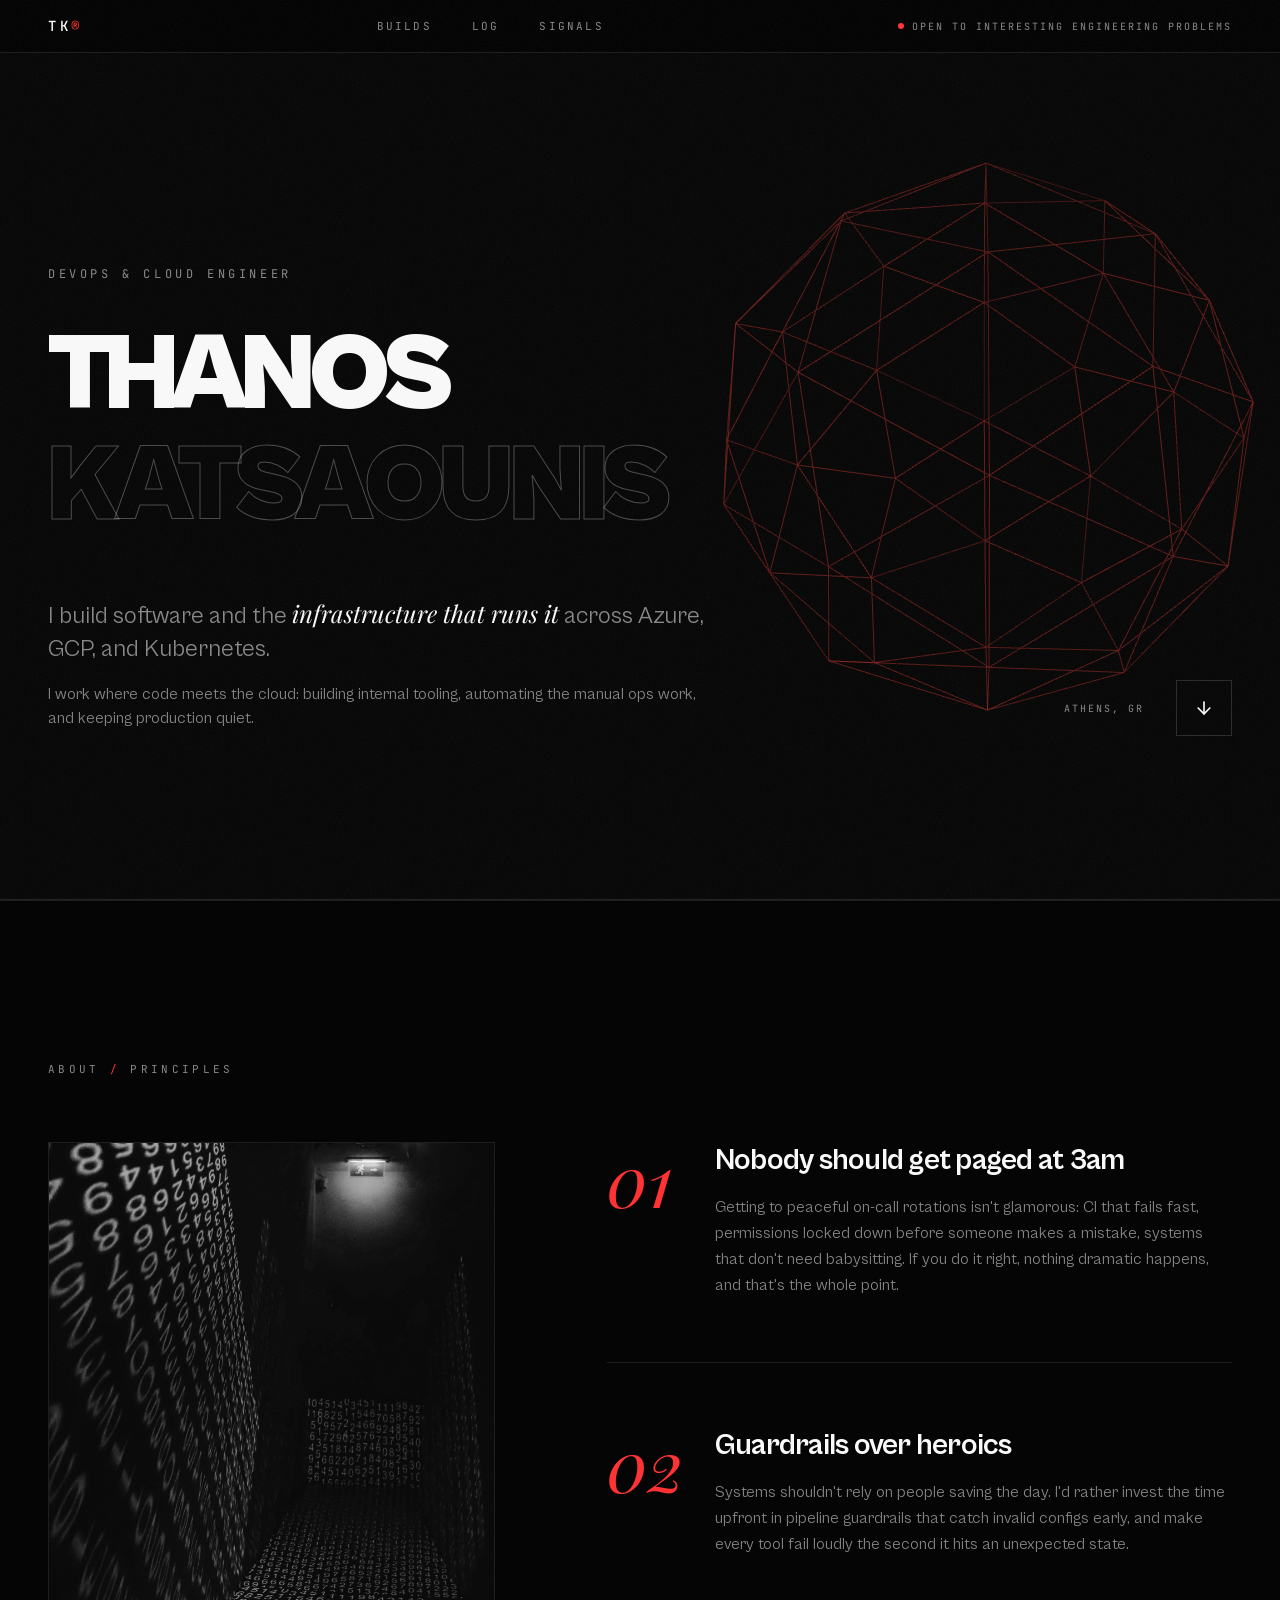
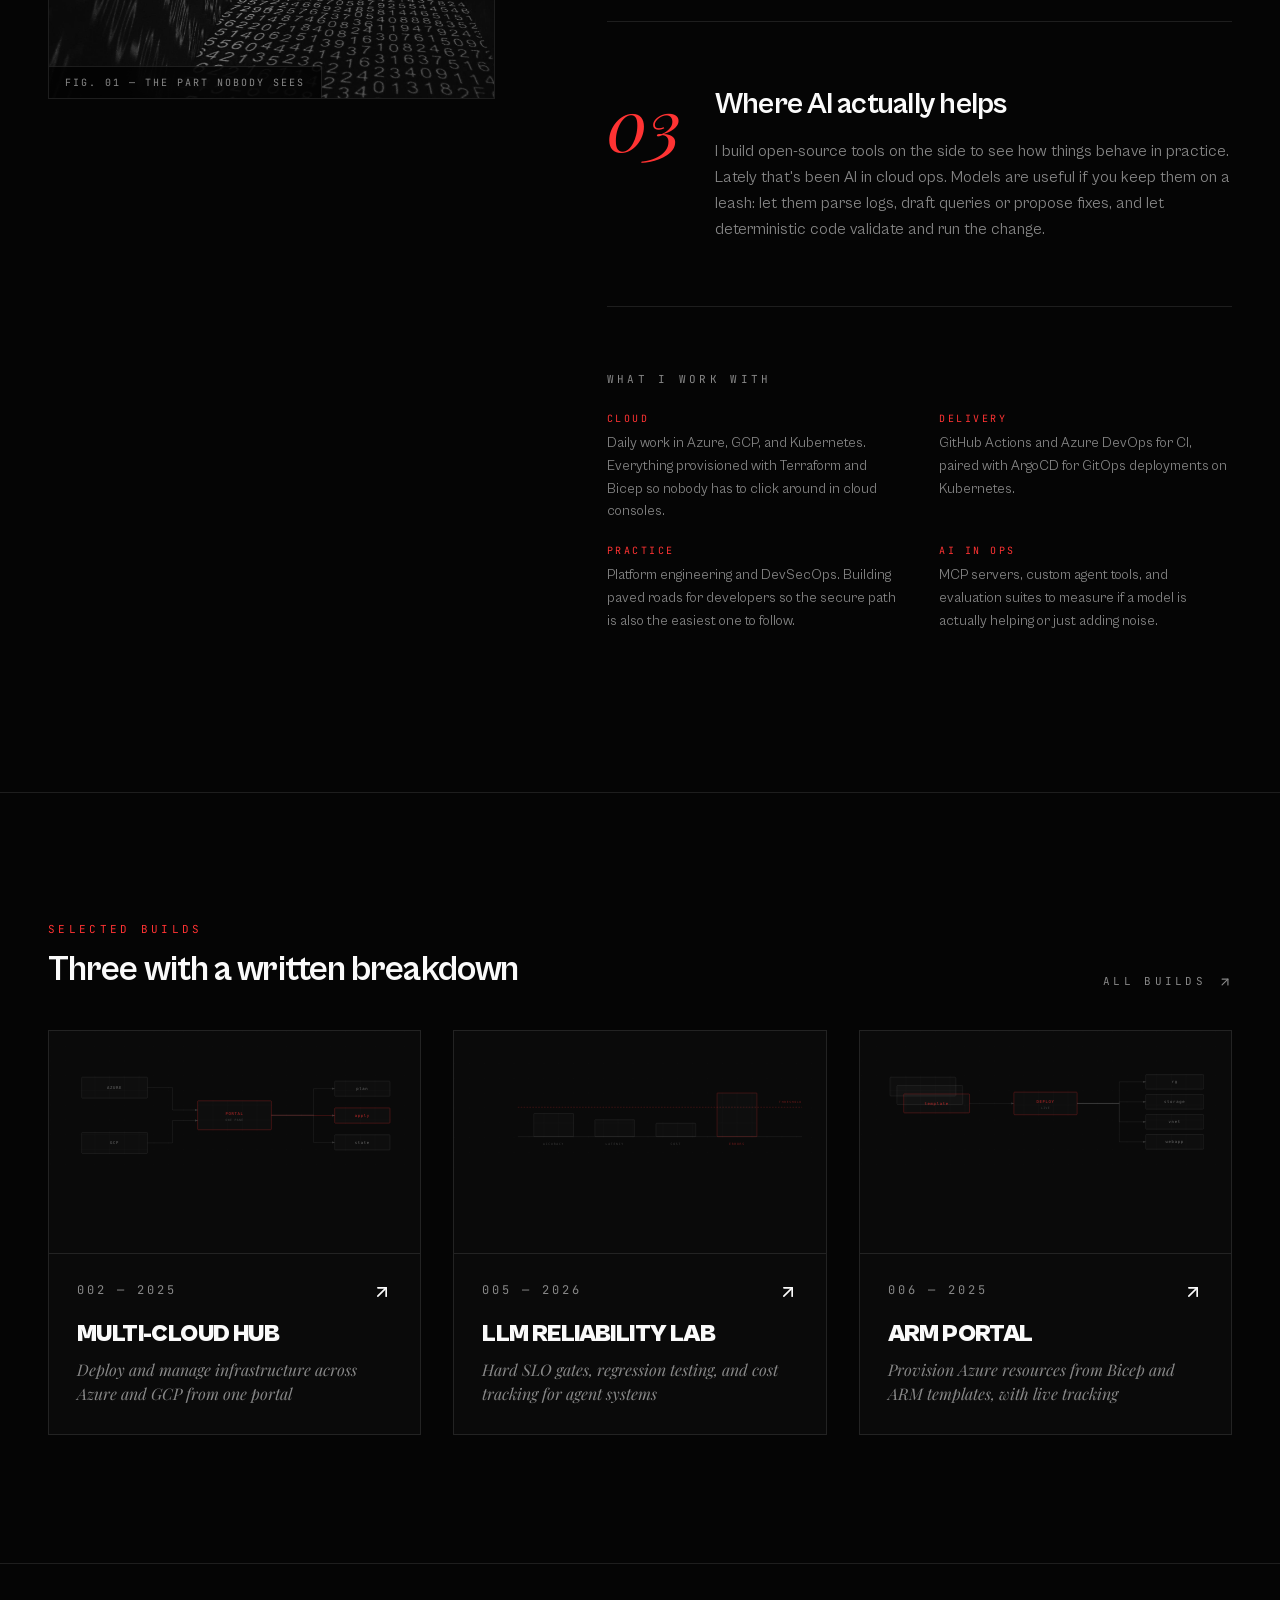
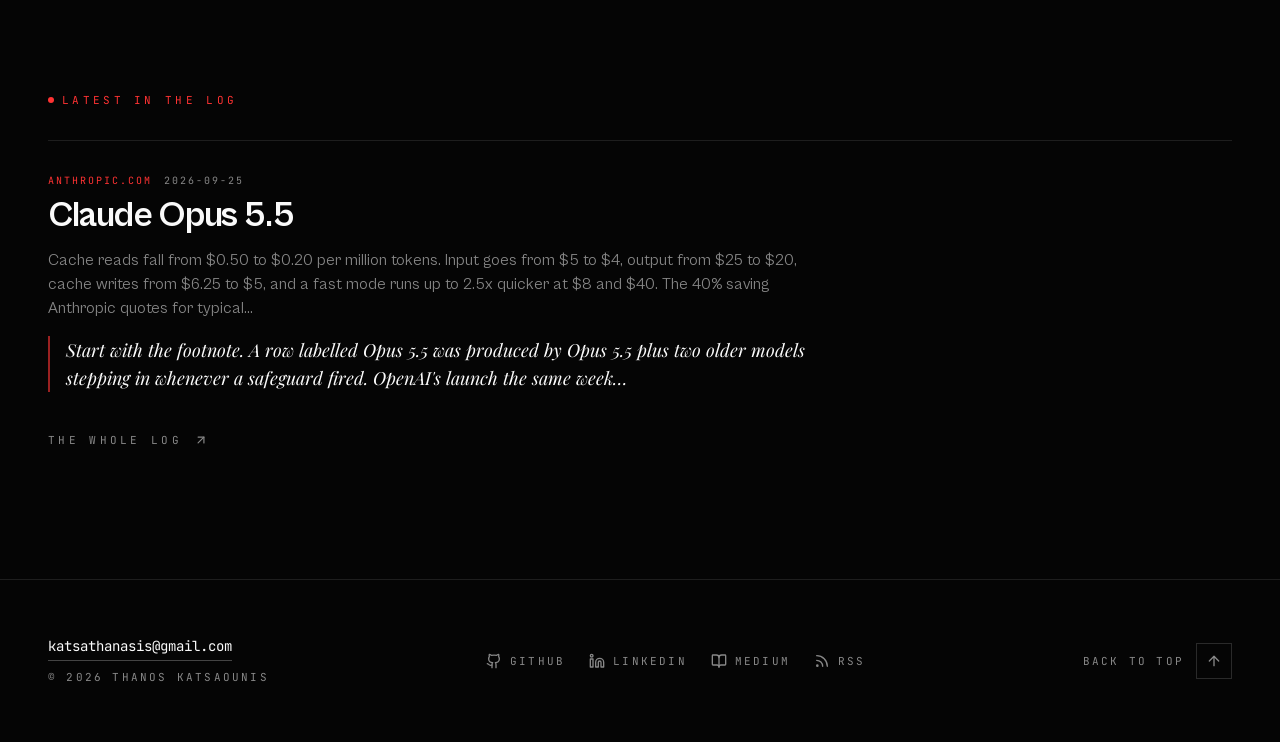
==== commit fa1d143a: "deploy 2026-09-25T14:28Z" ====
--- a/index.html
+++ b/index.html
@@ -26,14 +26,14 @@
       ignored by every scraper that reads it.
     -->
     <title>Thanos Katsaounis — DevOps &amp; Cloud Engineer</title>
-    <meta name="description" content="DevOps &amp; Cloud engineer. I build software and the infrastructure that runs it across Azure, GCP, and Kubernetes: cloud engineering, platform engineering and software development, from Kubernetes and CI/CD to internal tooling and open-source projects." />
+    <meta name="description" content="DevOps &amp; Cloud engineer. I build software and the infrastructure that runs it: Azure, GCP, Kubernetes and CI/CD, internal tooling, and open-source projects." />
     <link rel="canonical" href="https://thanoskatsaounis.me/" />
 
     <!-- Open Graph: LinkedIn, Slack, Facebook, most chat apps -->
     <meta property="og:type" content="website" />
     <meta property="og:site_name" content="Thanos Katsaounis" />
     <meta property="og:title" content="Thanos Katsaounis — DevOps &amp; Cloud Engineer" />
-    <meta property="og:description" content="DevOps &amp; Cloud engineer. I build software and the infrastructure that runs it across Azure, GCP, and Kubernetes: cloud engineering, platform engineering and software development, from Kubernetes and CI/CD to internal tooling and open-source projects." />
+    <meta property="og:description" content="DevOps &amp; Cloud engineer. I build software and the infrastructure that runs it: Azure, GCP, Kubernetes and CI/CD, internal tooling, and open-source projects." />
     <meta property="og:url" content="https://thanoskatsaounis.me/" />
     <meta property="og:image" content="https://thanoskatsaounis.me/og.png" />
     <meta property="og:image:width" content="1200" />
@@ -45,7 +45,7 @@
     <!-- X / Twitter reads its own namespace and falls back to og: for the rest -->
     <meta name="twitter:card" content="summary_large_image" />
     <meta name="twitter:title" content="Thanos Katsaounis — DevOps &amp; Cloud Engineer" />
-    <meta name="twitter:description" content="DevOps &amp; Cloud engineer. I build software and the infrastructure that runs it across Azure, GCP, and Kubernetes: cloud engineering, platform engineering and software development, from Kubernetes and CI/CD to internal tooling and open-source projects." />
+    <meta name="twitter:description" content="DevOps &amp; Cloud engineer. I build software and the infrastructure that runs it: Azure, GCP, Kubernetes and CI/CD, internal tooling, and open-source projects." />
     <meta name="twitter:image" content="https://thanoskatsaounis.me/og.png" />
 
     <!-- Structured data. Google uses this for the knowledge panel and to tie the
@@ -101,11 +101,12 @@
     -->
     <link rel="preload" href="/fonts/cabinet-grotesk-400.woff2" as="font" type="font/woff2" crossorigin />
     <link rel="preload" href="/fonts/cabinet-grotesk-900.woff2" as="font" type="font/woff2" crossorigin />
-    <script type="module" crossorigin src="/assets/index-DWlK6CdW.js"></script>
-    <link rel="stylesheet" crossorigin href="/assets/index-eZqKV_0e.css">
+    <script type="module" crossorigin src="/assets/index-Dvw-v4Qr.js"></script>
+    <link rel="stylesheet" crossorigin href="/assets/index-D4OXWF9M.css">
   </head>
   <body>
     <noscript>You need to enable JavaScript to run this app.</noscript>
     <div id="root" data-page="home"></div>
+    <script data-goatcounter="https://thanosk.goatcounter.com/count" async src="//gc.zgo.at/count.js"></script>
   </body>
 </html>
--- a/assets/index-D4OXWF9M.css
+++ b/assets/index-D4OXWF9M.css
@@ -0,0 +1 @@
+@font-face{font-family:Playfair Display;font-style:italic;font-display:swap;font-weight:400;src:url(/assets/playfair-display-cyrillic-400-italic-drKdN10-.woff2) format("woff2"),url(/assets/playfair-display-cyrillic-400-italic-24vVh5t9.woff) format("woff");unicode-range:U+0301,U+0400-045F,U+0490-0491,U+04B0-04B1,U+2116}@font-face{font-family:Playfair Display;font-style:italic;font-display:swap;font-weight:400;src:url(/assets/playfair-display-vietnamese-400-italic-CD15TOr5.woff2) format("woff2"),url(/assets/playfair-display-vietnamese-400-italic-Cpv4sfwY.woff) format("woff");unicode-range:U+0102-0103,U+0110-0111,U+0128-0129,U+0168-0169,U+01A0-01A1,U+01AF-01B0,U+0300-0301,U+0303-0304,U+0308-0309,U+0323,U+0329,U+1EA0-1EF9,U+20AB}@font-face{font-family:Playfair Display;font-style:italic;font-display:swap;font-weight:400;src:url(/assets/playfair-display-latin-ext-400-italic-zVOgzDMq.woff2) format("woff2"),url(/assets/playfair-display-latin-ext-400-italic-CZOjvne0.woff) format("woff");unicode-range:U+0100-02BA,U+02BD-02C5,U+02C7-02CC,U+02CE-02D7,U+02DD-02FF,U+0304,U+0308,U+0329,U+1D00-1DBF,U+1E00-1E9F,U+1EF2-1EFF,U+2020,U+20A0-20AB,U+20AD-20C0,U+2113,U+2C60-2C7F,U+A720-A7FF}@font-face{font-family:Playfair Display;font-style:italic;font-display:swap;font-weight:400;src:url(/assets/playfair-display-latin-400-italic-LeeEXsx5.woff2) format("woff2"),url(/assets/playfair-display-latin-400-italic-hIeePEuE.woff) format("woff");unicode-range:U+0000-00FF,U+0131,U+0152-0153,U+02BB-02BC,U+02C6,U+02DA,U+02DC,U+0304,U+0308,U+0329,U+2000-206F,U+20AC,U+2122,U+2191,U+2193,U+2212,U+2215,U+FEFF,U+FFFD}@font-face{font-family:Playfair Display;font-style:italic;font-display:swap;font-weight:600;src:url(/assets/playfair-display-cyrillic-600-italic-DsJAm2wE.woff2) format("woff2"),url(/assets/playfair-display-cyrillic-600-italic-D0MPwuIc.woff) format("woff");unicode-range:U+0301,U+0400-045F,U+0490-0491,U+04B0-04B1,U+2116}@font-face{font-family:Playfair Display;font-style:italic;font-display:swap;font-weight:600;src:url(/assets/playfair-display-vietnamese-600-italic-CM5tQ_QU.woff2) format("woff2"),url(/assets/playfair-display-vietnamese-600-italic-DzX7eaGQ.woff) format("woff");unicode-range:U+0102-0103,U+0110-0111,U+0128-0129,U+0168-0169,U+01A0-01A1,U+01AF-01B0,U+0300-0301,U+0303-0304,U+0308-0309,U+0323,U+0329,U+1EA0-1EF9,U+20AB}@font-face{font-family:Playfair Display;font-style:italic;font-display:swap;font-weight:600;src:url(/assets/playfair-display-latin-ext-600-italic-Bg2sus4m.woff2) format("woff2"),url(/assets/playfair-display-latin-ext-600-italic-Bkjhfatk.woff) format("woff");unicode-range:U+0100-02BA,U+02BD-02C5,U+02C7-02CC,U+02CE-02D7,U+02DD-02FF,U+0304,U+0308,U+0329,U+1D00-1DBF,U+1E00-1E9F,U+1EF2-1EFF,U+2020,U+20A0-20AB,U+20AD-20C0,U+2113,U+2C60-2C7F,U+A720-A7FF}@font-face{font-family:Playfair Display;font-style:italic;font-display:swap;font-weight:600;src:url(/assets/playfair-display-latin-600-italic-Bvp5b4iR.woff2) format("woff2"),url(/assets/playfair-display-latin-600-italic-BFV_U8S6.woff) format("woff");unicode-range:U+0000-00FF,U+0131,U+0152-0153,U+02BB-02BC,U+02C6,U+02DA,U+02DC,U+0304,U+0308,U+0329,U+2000-206F,U+20AC,U+2122,U+2191,U+2193,U+2212,U+2215,U+FEFF,U+FFFD}@font-face{font-family:JetBrains Mono;font-style:normal;font-display:swap;font-weight:400;src:url([data-uri]) format("woff2"),url([data-uri]) format("woff");unicode-range:U+0460-052F,U+1C80-1C8A,U+20B4,U+2DE0-2DFF,U+A640-A69F,U+FE2E-FE2F}@font-face{font-family:JetBrains Mono;font-style:normal;font-display:swap;font-weight:400;src:url(/assets/jetbrains-mono-cyrillic-400-normal-BEIGL1Tu.woff2) format("woff2"),url(/assets/jetbrains-mono-cyrillic-400-normal-ugxPyKxw.woff) format("woff");unicode-range:U+0301,U+0400-045F,U+0490-0491,U+04B0-04B1,U+2116}@font-face{font-family:JetBrains Mono;font-style:normal;font-display:swap;font-weight:400;src:url(/assets/jetbrains-mono-greek-400-normal-C190GLew.woff2) format("woff2"),url(/assets/jetbrains-mono-greek-400-normal-B9oWc5Lo.woff) format("woff");unicode-range:U+0370-0377,U+037A-037F,U+0384-038A,U+038C,U+038E-03A1,U+03A3-03FF}@font-face{font-family:JetBrains Mono;font-style:normal;font-display:swap;font-weight:400;src:url([data-uri]) format("woff2"),url(/assets/jetbrains-mono-vietnamese-400-normal-CqNFfHCs.woff) format("woff");unicode-range:U+0102-0103,U+0110-0111,U+0128-0129,U+0168-0169,U+01A0-01A1,U+01AF-01B0,U+0300-0301,U+0303-0304,U+0308-0309,U+0323,U+0329,U+1EA0-1EF9,U+20AB}@font-face{font-family:JetBrains Mono;font-style:normal;font-display:swap;font-weight:400;src:url(/assets/jetbrains-mono-latin-ext-400-normal-Bc8Ftmh3.woff2) format("woff2"),url(/assets/jetbrains-mono-latin-ext-400-normal-fXTG6kC5.woff) format("woff");unicode-range:U+0100-02BA,U+02BD-02C5,U+02C7-02CC,U+02CE-02D7,U+02DD-02FF,U+0304,U+0308,U+0329,U+1D00-1DBF,U+1E00-1E9F,U+1EF2-1EFF,U+2020,U+20A0-20AB,U+20AD-20C0,U+2113,U+2C60-2C7F,U+A720-A7FF}@font-face{font-family:JetBrains Mono;font-style:normal;font-display:swap;font-weight:400;src:url(/assets/jetbrains-mono-latin-400-normal-V6pRDFza.woff2) format("woff2"),url(/assets/jetbrains-mono-latin-400-normal-6-qcROiO.woff) format("woff");unicode-range:U+0000-00FF,U+0131,U+0152-0153,U+02BB-02BC,U+02C6,U+02DA,U+02DC,U+0304,U+0308,U+0329,U+2000-206F,U+20AC,U+2122,U+2191,U+2193,U+2212,U+2215,U+FEFF,U+FFFD}@font-face{font-family:JetBrains Mono;font-style:normal;font-display:swap;font-weight:500;src:url([data-uri]) format("woff2"),url([data-uri]) format("woff");unicode-range:U+0460-052F,U+1C80-1C8A,U+20B4,U+2DE0-2DFF,U+A640-A69F,U+FE2E-FE2F}@font-face{font-family:JetBrains Mono;font-style:normal;font-display:swap;font-weight:500;src:url(/assets/jetbrains-mono-cyrillic-500-normal-DmUKJPL_.woff2) format("woff2"),url(/assets/jetbrains-mono-cyrillic-500-normal-DJqRU3vO.woff) format("woff");unicode-range:U+0301,U+0400-045F,U+0490-0491,U+04B0-04B1,U+2116}@font-face{font-family:JetBrains Mono;font-style:normal;font-display:swap;font-weight:500;src:url(/assets/jetbrains-mono-greek-500-normal-JpySY46c.woff2) format("woff2"),url(/assets/jetbrains-mono-greek-500-normal-D7SFKleX.woff) format("woff");unicode-range:U+0370-0377,U+037A-037F,U+0384-038A,U+038C,U+038E-03A1,U+03A3-03FF}@font-face{font-family:JetBrains Mono;font-style:normal;font-display:swap;font-weight:500;src:url([data-uri]) format("woff2"),url(/assets/jetbrains-mono-vietnamese-500-normal-DNRqzVM1.woff) format("woff");unicode-range:U+0102-0103,U+0110-0111,U+0128-0129,U+0168-0169,U+01A0-01A1,U+01AF-01B0,U+0300-0301,U+0303-0304,U+0308-0309,U+0323,U+0329,U+1EA0-1EF9,U+20AB}@font-face{font-family:JetBrains Mono;font-style:normal;font-display:swap;font-weight:500;src:url(/assets/jetbrains-mono-latin-ext-500-normal-Cut-4mMH.woff2) format("woff2"),url(/assets/jetbrains-mono-latin-ext-500-normal-ckzbgY84.woff) format("woff");unicode-range:U+0100-02BA,U+02BD-02C5,U+02C7-02CC,U+02CE-02D7,U+02DD-02FF,U+0304,U+0308,U+0329,U+1D00-1DBF,U+1E00-1E9F,U+1EF2-1EFF,U+2020,U+20A0-20AB,U+20AD-20C0,U+2113,U+2C60-2C7F,U+A720-A7FF}@font-face{font-family:JetBrains Mono;font-style:normal;font-display:swap;font-weight:500;src:url(/assets/jetbrains-mono-latin-500-normal-BWZEU5yA.woff2) format("woff2"),url(/assets/jetbrains-mono-latin-500-normal-CJOVTJB7.woff) format("woff");unicode-range:U+0000-00FF,U+0131,U+0152-0153,U+02BB-02BC,U+02C6,U+02DA,U+02DC,U+0304,U+0308,U+0329,U+2000-206F,U+20AC,U+2122,U+2191,U+2193,U+2212,U+2215,U+FEFF,U+FFFD}@font-face{font-family:Cabinet Grotesk;src:url(/fonts/cabinet-grotesk-400.woff2) format("woff2");font-weight:400;font-display:swap;font-style:normal}@font-face{font-family:Cabinet Grotesk;src:url(/fonts/cabinet-grotesk-500.woff2) format("woff2");font-weight:500;font-display:swap;font-style:normal}@font-face{font-family:Cabinet Grotesk;src:url(/fonts/cabinet-grotesk-700.woff2) format("woff2");font-weight:700;font-display:swap;font-style:normal}@font-face{font-family:Cabinet Grotesk;src:url(/fonts/cabinet-grotesk-900.woff2) format("woff2");font-weight:900;font-display:swap;font-style:normal}*,:before,:after{--tw-border-spacing-x: 0;--tw-border-spacing-y: 0;--tw-translate-x: 0;--tw-translate-y: 0;--tw-rotate: 0;--tw-skew-x: 0;--tw-skew-y: 0;--tw-scale-x: 1;--tw-scale-y: 1;--tw-pan-x: ;--tw-pan-y: ;--tw-pinch-zoom: ;--tw-scroll-snap-strictness: proximity;--tw-gradient-from-position: ;--tw-gradient-via-position: ;--tw-gradient-to-position: ;--tw-ordinal: ;--tw-slashed-zero: ;--tw-numeric-figure: ;--tw-numeric-spacing: ;--tw-numeric-fraction: ;--tw-ring-inset: ;--tw-ring-offset-width: 0px;--tw-ring-offset-color: #fff;--tw-ring-color: rgb(59 130 246 / .5);--tw-ring-offset-shadow: 0 0 #0000;--tw-ring-shadow: 0 0 #0000;--tw-shadow: 0 0 #0000;--tw-shadow-colored: 0 0 #0000;--tw-blur: ;--tw-brightness: ;--tw-contrast: ;--tw-grayscale: ;--tw-hue-rotate: ;--tw-invert: ;--tw-saturate: ;--tw-sepia: ;--tw-drop-shadow: ;--tw-backdrop-blur: ;--tw-backdrop-brightness: ;--tw-backdrop-contrast: ;--tw-backdrop-grayscale: ;--tw-backdrop-hue-rotate: ;--tw-backdrop-invert: ;--tw-backdrop-opacity: ;--tw-backdrop-saturate: ;--tw-backdrop-sepia: ;--tw-contain-size: ;--tw-contain-layout: ;--tw-contain-paint: ;--tw-contain-style: }::backdrop{--tw-border-spacing-x: 0;--tw-border-spacing-y: 0;--tw-translate-x: 0;--tw-translate-y: 0;--tw-rotate: 0;--tw-skew-x: 0;--tw-skew-y: 0;--tw-scale-x: 1;--tw-scale-y: 1;--tw-pan-x: ;--tw-pan-y: ;--tw-pinch-zoom: ;--tw-scroll-snap-strictness: proximity;--tw-gradient-from-position: ;--tw-gradient-via-position: ;--tw-gradient-to-position: ;--tw-ordinal: ;--tw-slashed-zero: ;--tw-numeric-figure: ;--tw-numeric-spacing: ;--tw-numeric-fraction: ;--tw-ring-inset: ;--tw-ring-offset-width: 0px;--tw-ring-offset-color: #fff;--tw-ring-color: rgb(59 130 246 / .5);--tw-ring-offset-shadow: 0 0 #0000;--tw-ring-shadow: 0 0 #0000;--tw-shadow: 0 0 #0000;--tw-shadow-colored: 0 0 #0000;--tw-blur: ;--tw-brightness: ;--tw-contrast: ;--tw-grayscale: ;--tw-hue-rotate: ;--tw-invert: ;--tw-saturate: ;--tw-sepia: ;--tw-drop-shadow: ;--tw-backdrop-blur: ;--tw-backdrop-brightness: ;--tw-backdrop-contrast: ;--tw-backdrop-grayscale: ;--tw-backdrop-hue-rotate: ;--tw-backdrop-invert: ;--tw-backdrop-opacity: ;--tw-backdrop-saturate: ;--tw-backdrop-sepia: ;--tw-contain-size: ;--tw-contain-layout: ;--tw-contain-paint: ;--tw-contain-style: }*,:before,:after{box-sizing:border-box;border-width:0;border-style:solid;border-color:#e5e7eb}:before,:after{--tw-content: ""}html,:host{line-height:1.5;-webkit-text-size-adjust:100%;-moz-tab-size:4;-o-tab-size:4;tab-size:4;font-family:Cabinet Grotesk,sans-serif;font-feature-settings:normal;font-variation-settings:normal;-webkit-tap-highlight-color:transparent}body{margin:0;line-height:inherit}hr{height:0;color:inherit;border-top-width:1px}abbr:where([title]){-webkit-text-decoration:underline dotted;text-decoration:underline dotted}h1,h2,h3,h4,h5,h6{font-size:inherit;font-weight:inherit}a{color:inherit;text-decoration:inherit}b,strong{font-weight:bolder}code,kbd,samp,pre{font-family:JetBrains Mono,monospace;font-feature-settings:normal;font-variation-settings:normal;font-size:1em}small{font-size:80%}sub,sup{font-size:75%;line-height:0;position:relative;vertical-align:baseline}sub{bottom:-.25em}sup{top:-.5em}table{text-indent:0;border-color:inherit;border-collapse:collapse}button,input,optgroup,select,textarea{font-family:inherit;font-feature-settings:inherit;font-variation-settings:inherit;font-size:100%;font-weight:inherit;line-height:inherit;letter-spacing:inherit;color:inherit;margin:0;padding:0}button,select{text-transform:none}button,input:where([type=button]),input:where([type=reset]),input:where([type=submit]){-webkit-appearance:button;background-color:transparent;background-image:none}:-moz-focusring{outline:auto}:-moz-ui-invalid{box-shadow:none}progress{vertical-align:baseline}::-webkit-inner-spin-button,::-webkit-outer-spin-button{height:auto}[type=search]{-webkit-appearance:textfield;outline-offset:-2px}::-webkit-search-decoration{-webkit-appearance:none}::-webkit-file-upload-button{-webkit-appearance:button;font:inherit}summary{display:list-item}blockquote,dl,dd,h1,h2,h3,h4,h5,h6,hr,figure,p,pre{margin:0}fieldset{margin:0;padding:0}legend{padding:0}ol,ul,menu{list-style:none;margin:0;padding:0}dialog{padding:0}textarea{resize:vertical}input::-moz-placeholder,textarea::-moz-placeholder{opacity:1;color:#9ca3af}input::placeholder,textarea::placeholder{opacity:1;color:#9ca3af}button,[role=button]{cursor:pointer}:disabled{cursor:default}img,svg,video,canvas,audio,iframe,embed,object{display:block;vertical-align:middle}img,video{max-width:100%;height:auto}[hidden]:where(:not([hidden=until-found])){display:none}:root{--background: 0 0% 2%;--foreground: 0 0% 98%;--card: 0 0% 4%;--card-foreground: 0 0% 98%;--popover: 0 0% 4%;--popover-foreground: 0 0% 98%;--primary: 0 0% 98%;--primary-foreground: 0 0% 3%;--secondary: 0 0% 8%;--secondary-foreground: 0 0% 98%;--muted: 0 0% 8%;--muted-foreground: 0 0% 55%;--accent: 0 100% 60%;--accent-foreground: 0 0% 98%;--destructive: 0 100% 60%;--destructive-foreground: 0 0% 98%;--border: 0 0% 100% / .1;--input: 0 0% 15%;--ring: 0 100% 60%;--chart-1: 220 70% 50%;--chart-2: 160 60% 45%;--chart-3: 30 80% 55%;--chart-4: 280 65% 60%;--chart-5: 340 75% 55%;--radius: .25rem}*{border-color:hsl(var(--border))}html{background-color:#050505}body{--tw-bg-opacity: 1;background-color:rgb(5 5 5 / var(--tw-bg-opacity, 1));font-family:Cabinet Grotesk,sans-serif;--tw-text-opacity: 1;color:rgb(250 250 250 / var(--tw-text-opacity, 1));-webkit-font-smoothing:antialiased;-moz-osx-font-smoothing:grayscale;overflow-x:hidden}::-moz-selection{background-color:#f33;color:#050505}::selection{background-color:#f33;color:#050505}::-webkit-scrollbar{width:10px}::-webkit-scrollbar-track{background:#050505}::-webkit-scrollbar-thumb{background:#262626;border:2px solid #050505}::-webkit-scrollbar-thumb:hover{background:#f33}.container{width:100%}@media(min-width:640px){.container{max-width:640px}}@media(min-width:768px){.container{max-width:768px}}@media(min-width:1024px){.container{max-width:1024px}}@media(min-width:1280px){.container{max-width:1280px}}@media(min-width:1536px){.container{max-width:1536px}}.sr-only{position:absolute;width:1px;height:1px;padding:0;margin:-1px;overflow:hidden;clip:rect(0,0,0,0);white-space:nowrap;border-width:0}.pointer-events-none{pointer-events:none}.visible{visibility:visible}.invisible{visibility:hidden}.static{position:static}.fixed{position:fixed}.absolute{position:absolute}.relative{position:relative}.sticky{position:sticky}.inset-0{top:0;right:0;bottom:0;left:0}.-bottom-1{bottom:-.25rem}.bottom-0{bottom:0}.left-0{left:0}.right-0{right:0}.right-\[-10\%\]{right:-10%}.top-0{top:0}.top-1\/2{top:50%}.top-\[53px\]{top:53px}.z-10{z-index:10}.z-20{z-index:20}.z-30{z-index:30}.z-\[70\]{z-index:70}.z-\[80\]{z-index:80}.mx-auto{margin-left:auto;margin-right:auto}.my-10{margin-top:2.5rem;margin-bottom:2.5rem}.mb-4{margin-bottom:1rem}.mr-2{margin-right:.5rem}.mt-1{margin-top:.25rem}.mt-1\.5{margin-top:.375rem}.mt-10{margin-top:2.5rem}.mt-12{margin-top:3rem}.mt-16{margin-top:4rem}.mt-2{margin-top:.5rem}.mt-20{margin-top:5rem}.mt-3{margin-top:.75rem}.mt-4{margin-top:1rem}.mt-6{margin-top:1.5rem}.mt-8{margin-top:2rem}.block{display:block}.inline-block{display:inline-block}.flex{display:flex}.inline-flex{display:inline-flex}.table{display:table}.grid{display:grid}.hidden{display:none}.aspect-\[4\/5\]{aspect-ratio:4/5}.aspect-\[5\/3\]{aspect-ratio:5/3}.h-1\.5{height:.375rem}.h-10{height:2.5rem}.h-14{height:3.5rem}.h-3{height:.75rem}.h-3\.5{height:.875rem}.h-4{height:1rem}.h-5{height:1.25rem}.h-6{height:1.5rem}.h-8{height:2rem}.h-9{height:2.25rem}.h-\[70vh\]{height:70vh}.h-full{height:100%}.h-px{height:1px}.min-h-\[200px\]{min-height:200px}.min-h-\[280px\]{min-height:280px}.min-h-\[60px\]{min-height:60px}.min-h-screen{min-height:100vh}.w-0{width:0px}.w-1\.5{width:.375rem}.w-14{width:3.5rem}.w-3{width:.75rem}.w-3\.5{width:.875rem}.w-32{width:8rem}.w-4{width:1rem}.w-5{width:1.25rem}.w-6{width:1.5rem}.w-8{width:2rem}.w-9{width:2.25rem}.w-\[70vw\]{width:70vw}.w-fit{width:-moz-fit-content;width:fit-content}.w-full{width:100%}.w-px{width:1px}.max-w-3xl{max-width:48rem}.max-w-4xl{max-width:56rem}.max-w-\[1600px\]{max-width:1600px}.max-w-md{max-width:28rem}.max-w-sm{max-width:24rem}.max-w-xl{max-width:36rem}.flex-1{flex:1 1 0%}.shrink-0{flex-shrink:0}.grow{flex-grow:1}.origin-left{transform-origin:left}.-translate-y-1\/2{--tw-translate-y: -50%;transform:translate(var(--tw-translate-x),var(--tw-translate-y)) rotate(var(--tw-rotate)) skew(var(--tw-skew-x)) skewY(var(--tw-skew-y)) scaleX(var(--tw-scale-x)) scaleY(var(--tw-scale-y))}.transform{transform:translate(var(--tw-translate-x),var(--tw-translate-y)) rotate(var(--tw-rotate)) skew(var(--tw-skew-x)) skewY(var(--tw-skew-y)) scaleX(var(--tw-scale-x)) scaleY(var(--tw-scale-y))}@keyframes pulse{50%{opacity:.5}}.animate-pulse{animation:pulse 2s cubic-bezier(.4,0,.6,1) infinite}@keyframes pulse-dot{0%,to{opacity:1}50%{opacity:.25}}.animate-pulse-dot{animation:pulse-dot 2s ease-in-out infinite}@keyframes spin{to{transform:rotate(360deg)}}.animate-spin{animation:spin 1s linear infinite}.grid-cols-\[auto_1fr_auto\]{grid-template-columns:auto 1fr auto}.flex-col{flex-direction:column}.flex-wrap{flex-wrap:wrap}.items-start{align-items:flex-start}.items-end{align-items:flex-end}.items-center{align-items:center}.items-baseline{align-items:baseline}.justify-center{justify-content:center}.justify-between{justify-content:space-between}.gap-1{gap:.25rem}.gap-1\.5{gap:.375rem}.gap-10{gap:2.5rem}.gap-16{gap:4rem}.gap-2{gap:.5rem}.gap-20{gap:5rem}.gap-3{gap:.75rem}.gap-4{gap:1rem}.gap-5{gap:1.25rem}.gap-6{gap:1.5rem}.gap-8{gap:2rem}.gap-x-10{-moz-column-gap:2.5rem;column-gap:2.5rem}.gap-x-3{-moz-column-gap:.75rem;column-gap:.75rem}.gap-x-4{-moz-column-gap:1rem;column-gap:1rem}.gap-x-6{-moz-column-gap:1.5rem;column-gap:1.5rem}.gap-y-1{row-gap:.25rem}.gap-y-3{row-gap:.75rem}.gap-y-5{row-gap:1.25rem}.space-y-12>:not([hidden])~:not([hidden]){--tw-space-y-reverse: 0;margin-top:calc(3rem * calc(1 - var(--tw-space-y-reverse)));margin-bottom:calc(3rem * var(--tw-space-y-reverse))}.space-y-4>:not([hidden])~:not([hidden]){--tw-space-y-reverse: 0;margin-top:calc(1rem * calc(1 - var(--tw-space-y-reverse)));margin-bottom:calc(1rem * var(--tw-space-y-reverse))}.overflow-hidden{overflow:hidden}.overflow-y-auto{overflow-y:auto}.whitespace-nowrap{white-space:nowrap}.rounded-full{border-radius:9999px}.rounded-md{border-radius:calc(var(--radius) - 2px)}.border{border-width:1px}.border-b{border-bottom-width:1px}.border-l-2{border-left-width:2px}.border-r{border-right-width:1px}.border-t{border-top-width:1px}.border-black\/30{border-color:#0000004d}.border-black\/40{border-color:#0006}.border-ember{--tw-border-opacity: 1;border-color:rgb(255 51 51 / var(--tw-border-opacity, 1))}.border-ember\/50{border-color:#ff333380}.border-ember\/60{border-color:#f339}.border-input{border-color:hsl(var(--input))}.border-white\/10{border-color:#ffffff1a}.border-white\/15{border-color:#ffffff26}.border-white\/20{border-color:#fff3}.border-white\/25{border-color:#ffffff40}.bg-black\/10{background-color:#0000001a}.bg-black\/40{background-color:#0006}.bg-black\/70{background-color:#000000b3}.bg-card{background-color:hsl(var(--card))}.bg-destructive{background-color:hsl(var(--destructive))}.bg-ember{--tw-bg-opacity: 1;background-color:rgb(255 51 51 / var(--tw-bg-opacity, 1))}.bg-ember\/10{background-color:#ff33331a}.bg-ember\/15{background-color:#ff333326}.bg-primary{background-color:hsl(var(--primary))}.bg-secondary{background-color:hsl(var(--secondary))}.bg-transparent{background-color:transparent}.bg-void{--tw-bg-opacity: 1;background-color:rgb(5 5 5 / var(--tw-bg-opacity, 1))}.bg-void\/95{background-color:#050505f2}.bg-white{--tw-bg-opacity: 1;background-color:rgb(255 255 255 / var(--tw-bg-opacity, 1))}.bg-white\/10{background-color:#ffffff1a}.bg-white\/15{background-color:#ffffff26}.bg-white\/5{background-color:#ffffff0d}.bg-white\/\[0\.02\]{background-color:#ffffff05}.bg-white\/\[0\.03\]{background-color:#ffffff08}.bg-gradient-to-t{background-image:linear-gradient(to top,var(--tw-gradient-stops))}.from-black\/95{--tw-gradient-from: rgb(0 0 0 / .95) var(--tw-gradient-from-position);--tw-gradient-to: rgb(0 0 0 / 0) var(--tw-gradient-to-position);--tw-gradient-stops: var(--tw-gradient-from), var(--tw-gradient-to)}.via-black\/15{--tw-gradient-to: rgb(0 0 0 / 0) var(--tw-gradient-to-position);--tw-gradient-stops: var(--tw-gradient-from), rgb(0 0 0 / .15) var(--tw-gradient-via-position), var(--tw-gradient-to)}.to-transparent{--tw-gradient-to: transparent var(--tw-gradient-to-position)}.object-contain{-o-object-fit:contain;object-fit:contain}.object-cover{-o-object-fit:cover;object-fit:cover}.p-5{padding:1.25rem}.p-6{padding:1.5rem}.p-8{padding:2rem}.px-2{padding-left:.5rem;padding-right:.5rem}.px-2\.5{padding-left:.625rem;padding-right:.625rem}.px-3{padding-left:.75rem;padding-right:.75rem}.px-4{padding-left:1rem;padding-right:1rem}.px-5{padding-left:1.25rem;padding-right:1.25rem}.px-6{padding-left:1.5rem;padding-right:1.5rem}.px-8{padding-left:2rem;padding-right:2rem}.py-0\.5{padding-top:.125rem;padding-bottom:.125rem}.py-1{padding-top:.25rem;padding-bottom:.25rem}.py-12{padding-top:3rem;padding-bottom:3rem}.py-14{padding-top:3.5rem;padding-bottom:3.5rem}.py-2{padding-top:.5rem;padding-bottom:.5rem}.py-2\.5{padding-top:.625rem;padding-bottom:.625rem}.py-24{padding-top:6rem;padding-bottom:6rem}.py-28{padding-top:7rem;padding-bottom:7rem}.py-3{padding-top:.75rem;padding-bottom:.75rem}.py-4{padding-top:1rem;padding-bottom:1rem}.py-5{padding-top:1.25rem;padding-bottom:1.25rem}.py-7{padding-top:1.75rem;padding-bottom:1.75rem}.py-\[0\.5\%\]{padding-top:.5%;padding-bottom:.5%}.pb-1{padding-bottom:.25rem}.pb-10{padding-bottom:2.5rem}.pb-16{padding-bottom:4rem}.pb-24{padding-bottom:6rem}.pb-28{padding-bottom:7rem}.pl-4{padding-left:1rem}.pt-10{padding-top:2.5rem}.pt-12{padding-top:3rem}.pt-24{padding-top:6rem}.pt-32{padding-top:8rem}.pt-8{padding-top:2rem}.font-mono{font-family:JetBrains Mono,monospace}.font-sans{font-family:Cabinet Grotesk,sans-serif}.font-serif{font-family:Playfair Display,serif}.text-2xl{font-size:1.5rem;line-height:2rem}.text-3xl{font-size:1.875rem;line-height:2.25rem}.text-4xl{font-size:2.25rem;line-height:2.5rem}.text-6xl{font-size:3.75rem;line-height:1}.text-\[10px\]{font-size:10px}.text-\[11px\]{font-size:11px}.text-\[9px\]{font-size:9px}.text-\[clamp\(2\.4rem\,8\.5vw\,7\.5rem\)\]{font-size:clamp(2.4rem,8.5vw,7.5rem)}.text-base{font-size:1rem;line-height:1.5rem}.text-lg{font-size:1.125rem;line-height:1.75rem}.text-sm{font-size:.875rem;line-height:1.25rem}.text-xl{font-size:1.25rem;line-height:1.75rem}.text-xs{font-size:.75rem;line-height:1rem}.font-black{font-weight:900}.font-bold{font-weight:700}.font-medium{font-weight:500}.font-normal{font-weight:400}.uppercase{text-transform:uppercase}.italic{font-style:italic}.leading-\[0\.92\]{line-height:.92}.leading-relaxed{line-height:1.625}.leading-snug{line-height:1.375}.leading-tight{line-height:1.25}.tracking-\[0\.15em\]{letter-spacing:.15em}.tracking-\[0\.18em\]{letter-spacing:.18em}.tracking-\[0\.25em\]{letter-spacing:.25em}.tracking-\[0\.2em\]{letter-spacing:.2em}.tracking-\[0\.3em\]{letter-spacing:.3em}.tracking-tight{letter-spacing:-.025em}.tracking-tighter{letter-spacing:-.05em}.tracking-widest{letter-spacing:.1em}.text-black{--tw-text-opacity: 1;color:rgb(0 0 0 / var(--tw-text-opacity, 1))}.text-black\/70{color:#000000b3}.text-black\/80{color:#000c}.text-destructive-foreground{color:hsl(var(--destructive-foreground))}.text-ember{--tw-text-opacity: 1;color:rgb(255 51 51 / var(--tw-text-opacity, 1))}.text-ember\/80{color:#f33c}.text-ink{--tw-text-opacity: 1;color:rgb(250 250 250 / var(--tw-text-opacity, 1))}.text-ink\/70{color:#fafafab3}.text-ink\/80{color:#fafafacc}.text-ink\/90{color:#fafafae6}.text-mute{--tw-text-opacity: 1;color:rgb(136 136 136 / var(--tw-text-opacity, 1))}.text-primary{color:hsl(var(--primary))}.text-primary-foreground{color:hsl(var(--primary-foreground))}.text-secondary-foreground{color:hsl(var(--secondary-foreground))}.text-zinc-300{--tw-text-opacity: 1;color:rgb(212 212 216 / var(--tw-text-opacity, 1))}.underline{text-decoration-line:underline}.overline{text-decoration-line:overline}.underline-offset-4{text-underline-offset:4px}.opacity-0{opacity:0}.opacity-70{opacity:.7}.opacity-90{opacity:.9}.shadow{--tw-shadow: 0 1px 3px 0 rgb(0 0 0 / .1), 0 1px 2px -1px rgb(0 0 0 / .1);--tw-shadow-colored: 0 1px 3px 0 var(--tw-shadow-color), 0 1px 2px -1px var(--tw-shadow-color);box-shadow:var(--tw-ring-offset-shadow, 0 0 #0000),var(--tw-ring-shadow, 0 0 #0000),var(--tw-shadow)}.shadow-sm{--tw-shadow: 0 1px 2px 0 rgb(0 0 0 / .05);--tw-shadow-colored: 0 1px 2px 0 var(--tw-shadow-color);box-shadow:var(--tw-ring-offset-shadow, 0 0 #0000),var(--tw-ring-shadow, 0 0 #0000),var(--tw-shadow)}.outline{outline-style:solid}.grayscale{--tw-grayscale: grayscale(100%);filter:var(--tw-blur) var(--tw-brightness) var(--tw-contrast) var(--tw-grayscale) var(--tw-hue-rotate) var(--tw-invert) var(--tw-saturate) var(--tw-sepia) var(--tw-drop-shadow)}.filter{filter:var(--tw-blur) var(--tw-brightness) var(--tw-contrast) var(--tw-grayscale) var(--tw-hue-rotate) var(--tw-invert) var(--tw-saturate) var(--tw-sepia) var(--tw-drop-shadow)}.backdrop-blur-md{--tw-backdrop-blur: blur(12px);-webkit-backdrop-filter:var(--tw-backdrop-blur) var(--tw-backdrop-brightness) var(--tw-backdrop-contrast) var(--tw-backdrop-grayscale) var(--tw-backdrop-hue-rotate) var(--tw-backdrop-invert) var(--tw-backdrop-opacity) var(--tw-backdrop-saturate) var(--tw-backdrop-sepia);backdrop-filter:var(--tw-backdrop-blur) var(--tw-backdrop-brightness) var(--tw-backdrop-contrast) var(--tw-backdrop-grayscale) var(--tw-backdrop-hue-rotate) var(--tw-backdrop-invert) var(--tw-backdrop-opacity) var(--tw-backdrop-saturate) var(--tw-backdrop-sepia)}.backdrop-blur-xl{--tw-backdrop-blur: blur(24px);-webkit-backdrop-filter:var(--tw-backdrop-blur) var(--tw-backdrop-brightness) var(--tw-backdrop-contrast) var(--tw-backdrop-grayscale) var(--tw-backdrop-hue-rotate) var(--tw-backdrop-invert) var(--tw-backdrop-opacity) var(--tw-backdrop-saturate) var(--tw-backdrop-sepia);backdrop-filter:var(--tw-backdrop-blur) var(--tw-backdrop-brightness) var(--tw-backdrop-contrast) var(--tw-backdrop-grayscale) var(--tw-backdrop-hue-rotate) var(--tw-backdrop-invert) var(--tw-backdrop-opacity) var(--tw-backdrop-saturate) var(--tw-backdrop-sepia)}.transition{transition-property:color,background-color,border-color,text-decoration-color,fill,stroke,opacity,box-shadow,transform,filter,backdrop-filter;transition-timing-function:cubic-bezier(.4,0,.2,1);transition-duration:.15s}.transition-\[transform\,filter\]{transition-property:transform,filter;transition-timing-function:cubic-bezier(.4,0,.2,1);transition-duration:.15s}.transition-\[transform\,opacity\]{transition-property:transform,opacity;transition-timing-function:cubic-bezier(.4,0,.2,1);transition-duration:.15s}.transition-\[width\]{transition-property:width;transition-timing-function:cubic-bezier(.4,0,.2,1);transition-duration:.15s}.transition-all{transition-property:all;transition-timing-function:cubic-bezier(.4,0,.2,1);transition-duration:.15s}.transition-colors{transition-property:color,background-color,border-color,text-decoration-color,fill,stroke;transition-timing-function:cubic-bezier(.4,0,.2,1);transition-duration:.15s}.transition-opacity{transition-property:opacity;transition-timing-function:cubic-bezier(.4,0,.2,1);transition-duration:.15s}.transition-transform{transition-property:transform;transition-timing-function:cubic-bezier(.4,0,.2,1);transition-duration:.15s}.duration-200{transition-duration:.2s}.duration-300{transition-duration:.3s}.duration-500{transition-duration:.5s}.duration-700{transition-duration:.7s}.ease-out{transition-timing-function:cubic-bezier(0,0,.2,1)}@keyframes enter{0%{opacity:var(--tw-enter-opacity, 1);transform:translate3d(var(--tw-enter-translate-x, 0),var(--tw-enter-translate-y, 0),0) scale3d(var(--tw-enter-scale, 1),var(--tw-enter-scale, 1),var(--tw-enter-scale, 1)) rotate(var(--tw-enter-rotate, 0))}}@keyframes exit{to{opacity:var(--tw-exit-opacity, 1);transform:translate3d(var(--tw-exit-translate-x, 0),var(--tw-exit-translate-y, 0),0) scale3d(var(--tw-exit-scale, 1),var(--tw-exit-scale, 1),var(--tw-exit-scale, 1)) rotate(var(--tw-exit-rotate, 0))}}.duration-200{animation-duration:.2s}.duration-300{animation-duration:.3s}.duration-500{animation-duration:.5s}.duration-700{animation-duration:.7s}.ease-out{animation-timing-function:cubic-bezier(0,0,.2,1)}.running{animation-play-state:running}.noise-overlay{position:fixed;top:0;right:0;bottom:0;left:0;z-index:90;pointer-events:none;opacity:.06;background-image:url("data:image/svg+xml,%3Csvg xmlns=%27http://www.w3.org/2000/svg%27 width=%27300%27 height=%27300%27%3E%3Cfilter id=%27n%27%3E%3CfeTurbulence type=%27fractalNoise%27 baseFrequency=%270.9%27 numOctaves=%272%27/%3E%3C/filter%3E%3Crect width=%27100%25%27 height=%27100%25%27 filter=%27url%28%23n%29%27/%3E%3C/svg%3E")}.text-outline{-webkit-text-stroke:1px rgba(250,250,250,.28);color:transparent}.lenis.lenis-smooth{scroll-behavior:auto!important}@media(prefers-reduced-motion:reduce){*,*:before,*:after{animation-duration:.01ms!important;animation-iteration-count:1!important;transition-duration:.01ms!important;scroll-behavior:auto!important}}.file\:border-0::file-selector-button{border-width:0px}.file\:bg-transparent::file-selector-button{background-color:transparent}.file\:text-sm::file-selector-button{font-size:.875rem;line-height:1.25rem}.file\:font-medium::file-selector-button{font-weight:500}.file\:text-foreground::file-selector-button{color:hsl(var(--foreground))}.placeholder\:text-muted-foreground::-moz-placeholder{color:hsl(var(--muted-foreground))}.placeholder\:text-muted-foreground::placeholder{color:hsl(var(--muted-foreground))}.first\:mt-16:first-child{margin-top:4rem}.last\:border-b-0:last-child{border-bottom-width:0px}.last\:pb-0:last-child{padding-bottom:0}.hover\:border-ember:hover{--tw-border-opacity: 1;border-color:rgb(255 51 51 / var(--tw-border-opacity, 1))}.hover\:border-white\/20:hover{border-color:#fff3}.hover\:border-white\/30:hover{border-color:#ffffff4d}.hover\:border-white\/40:hover{border-color:#fff6}.hover\:bg-accent:hover{background-color:hsl(var(--accent))}.hover\:bg-black:hover{--tw-bg-opacity: 1;background-color:rgb(0 0 0 / var(--tw-bg-opacity, 1))}.hover\:bg-destructive\/90:hover{background-color:hsl(var(--destructive) / .9)}.hover\:bg-ember:hover{--tw-bg-opacity: 1;background-color:rgb(255 51 51 / var(--tw-bg-opacity, 1))}.hover\:bg-primary\/90:hover{background-color:hsl(var(--primary) / .9)}.hover\:bg-secondary\/80:hover{background-color:hsl(var(--secondary) / .8)}.hover\:bg-white\/90:hover{background-color:#ffffffe6}.hover\:bg-white\/\[0\.03\]:hover{background-color:#ffffff08}.hover\:text-accent-foreground:hover{color:hsl(var(--accent-foreground))}.hover\:text-black:hover{--tw-text-opacity: 1;color:rgb(0 0 0 / var(--tw-text-opacity, 1))}.hover\:text-ember:hover{--tw-text-opacity: 1;color:rgb(255 51 51 / var(--tw-text-opacity, 1))}.hover\:text-ink:hover{--tw-text-opacity: 1;color:rgb(250 250 250 / var(--tw-text-opacity, 1))}.hover\:text-white:hover{--tw-text-opacity: 1;color:rgb(255 255 255 / var(--tw-text-opacity, 1))}.hover\:underline:hover{text-decoration-line:underline}.focus-visible\:outline-none:focus-visible{outline:2px solid transparent;outline-offset:2px}.focus-visible\:ring-1:focus-visible{--tw-ring-offset-shadow: var(--tw-ring-inset) 0 0 0 var(--tw-ring-offset-width) var(--tw-ring-offset-color);--tw-ring-shadow: var(--tw-ring-inset) 0 0 0 calc(1px + var(--tw-ring-offset-width)) var(--tw-ring-color);box-shadow:var(--tw-ring-offset-shadow),var(--tw-ring-shadow),var(--tw-shadow, 0 0 #0000)}.focus-visible\:ring-ring:focus-visible{--tw-ring-color: hsl(var(--ring))}.disabled\:pointer-events-none:disabled{pointer-events:none}.disabled\:cursor-not-allowed:disabled{cursor:not-allowed}.disabled\:opacity-50:disabled{opacity:.5}.group:hover .group-hover\:w-20{width:5rem}.group:hover .group-hover\:w-full{width:100%}.group:hover .group-hover\:-translate-x-0\.5{--tw-translate-x: -.125rem;transform:translate(var(--tw-translate-x),var(--tw-translate-y)) rotate(var(--tw-rotate)) skew(var(--tw-skew-x)) skewY(var(--tw-skew-y)) scaleX(var(--tw-scale-x)) scaleY(var(--tw-scale-y))}.group:hover .group-hover\:-translate-y-0\.5{--tw-translate-y: -.125rem;transform:translate(var(--tw-translate-x),var(--tw-translate-y)) rotate(var(--tw-rotate)) skew(var(--tw-skew-x)) skewY(var(--tw-skew-y)) scaleX(var(--tw-scale-x)) scaleY(var(--tw-scale-y))}.group:hover .group-hover\:-translate-y-1{--tw-translate-y: -.25rem;transform:translate(var(--tw-translate-x),var(--tw-translate-y)) rotate(var(--tw-rotate)) skew(var(--tw-skew-x)) skewY(var(--tw-skew-y)) scaleX(var(--tw-scale-x)) scaleY(var(--tw-scale-y))}.group:hover .group-hover\:translate-x-0\.5{--tw-translate-x: .125rem;transform:translate(var(--tw-translate-x),var(--tw-translate-y)) rotate(var(--tw-rotate)) skew(var(--tw-skew-x)) skewY(var(--tw-skew-y)) scaleX(var(--tw-scale-x)) scaleY(var(--tw-scale-y))}.group:hover .group-hover\:translate-x-1{--tw-translate-x: .25rem;transform:translate(var(--tw-translate-x),var(--tw-translate-y)) rotate(var(--tw-rotate)) skew(var(--tw-skew-x)) skewY(var(--tw-skew-y)) scaleX(var(--tw-scale-x)) scaleY(var(--tw-scale-y))}.group:hover .group-hover\:translate-y-1{--tw-translate-y: .25rem;transform:translate(var(--tw-translate-x),var(--tw-translate-y)) rotate(var(--tw-rotate)) skew(var(--tw-skew-x)) skewY(var(--tw-skew-y)) scaleX(var(--tw-scale-x)) scaleY(var(--tw-scale-y))}.group:hover .group-hover\:scale-110{--tw-scale-x: 1.1;--tw-scale-y: 1.1;transform:translate(var(--tw-translate-x),var(--tw-translate-y)) rotate(var(--tw-rotate)) skew(var(--tw-skew-x)) skewY(var(--tw-skew-y)) scaleX(var(--tw-scale-x)) scaleY(var(--tw-scale-y))}.group:hover .group-hover\:scale-\[1\.03\]{--tw-scale-x: 1.03;--tw-scale-y: 1.03;transform:translate(var(--tw-translate-x),var(--tw-translate-y)) rotate(var(--tw-rotate)) skew(var(--tw-skew-x)) skewY(var(--tw-skew-y)) scaleX(var(--tw-scale-x)) scaleY(var(--tw-scale-y))}.group:hover .group-hover\:border-ember{--tw-border-opacity: 1;border-color:rgb(255 51 51 / var(--tw-border-opacity, 1))}.group:hover .group-hover\:bg-ember{--tw-bg-opacity: 1;background-color:rgb(255 51 51 / var(--tw-bg-opacity, 1))}.group:hover .group-hover\:text-ember{--tw-text-opacity: 1;color:rgb(255 51 51 / var(--tw-text-opacity, 1))}.group:hover .group-hover\:text-ink{--tw-text-opacity: 1;color:rgb(250 250 250 / var(--tw-text-opacity, 1))}.group:hover .group-hover\:text-white{--tw-text-opacity: 1;color:rgb(255 255 255 / var(--tw-text-opacity, 1))}.group:hover .group-hover\:opacity-100{opacity:1}.group:hover .group-hover\:grayscale-0{--tw-grayscale: grayscale(0);filter:var(--tw-blur) var(--tw-brightness) var(--tw-contrast) var(--tw-grayscale) var(--tw-hue-rotate) var(--tw-invert) var(--tw-saturate) var(--tw-sepia) var(--tw-drop-shadow)}.group.toaster .group-\[\.toaster\]\:border-border{border-color:hsl(var(--border))}.group.toast .group-\[\.toast\]\:bg-muted{background-color:hsl(var(--muted))}.group.toast .group-\[\.toast\]\:bg-primary{background-color:hsl(var(--primary))}.group.toaster .group-\[\.toaster\]\:bg-background{background-color:hsl(var(--background))}.group.toast .group-\[\.toast\]\:text-muted-foreground{color:hsl(var(--muted-foreground))}.group.toast .group-\[\.toast\]\:text-primary-foreground{color:hsl(var(--primary-foreground))}.group.toaster .group-\[\.toaster\]\:text-foreground{color:hsl(var(--foreground))}.group.toaster .group-\[\.toaster\]\:shadow-lg{--tw-shadow: 0 10px 15px -3px rgb(0 0 0 / .1), 0 4px 6px -4px rgb(0 0 0 / .1);--tw-shadow-colored: 0 10px 15px -3px var(--tw-shadow-color), 0 4px 6px -4px var(--tw-shadow-color);box-shadow:var(--tw-ring-offset-shadow, 0 0 #0000),var(--tw-ring-shadow, 0 0 #0000),var(--tw-shadow)}@media(min-width:640px){.sm\:grid-cols-2{grid-template-columns:repeat(2,minmax(0,1fr))}}@media(min-width:768px){.md\:absolute{position:absolute}.md\:inset-0{top:0;right:0;bottom:0;left:0}.md\:right-\[2\%\]{right:2%}.md\:col-span-10{grid-column:span 10 / span 10}.md\:col-span-12{grid-column:span 12 / span 12}.md\:col-span-2{grid-column:span 2 / span 2}.md\:col-span-5{grid-column:span 5 / span 5}.md\:col-span-7{grid-column:span 7 / span 7}.md\:block{display:block}.md\:flex{display:flex}.md\:hidden{display:none}.md\:h-full{height:100%}.md\:min-h-\[220px\]{min-height:220px}.md\:min-h-\[360px\]{min-height:360px}.md\:w-\[42vw\]{width:42vw}.md\:max-w-2xl{max-width:42rem}.md\:grid-cols-12{grid-template-columns:repeat(12,minmax(0,1fr))}.md\:grid-cols-2{grid-template-columns:repeat(2,minmax(0,1fr))}.md\:grid-cols-3{grid-template-columns:repeat(3,minmax(0,1fr))}.md\:grid-cols-\[3rem_1fr_auto_auto\]{grid-template-columns:3rem 1fr auto auto}.md\:flex-row{flex-direction:row}.md\:items-end{align-items:flex-end}.md\:items-center{align-items:center}.md\:justify-between{justify-content:space-between}.md\:gap-10{gap:2.5rem}.md\:gap-8{gap:2rem}.md\:object-cover{-o-object-fit:cover;object-fit:cover}.md\:p-10{padding:2.5rem}.md\:p-7{padding:1.75rem}.md\:px-12{padding-left:3rem;padding-right:3rem}.md\:px-4{padding-left:1rem;padding-right:1rem}.md\:px-8{padding-left:2rem;padding-right:2rem}.md\:py-32{padding-top:8rem;padding-bottom:8rem}.md\:py-40{padding-top:10rem;padding-bottom:10rem}.md\:py-8{padding-top:2rem;padding-bottom:2rem}.md\:pb-32{padding-bottom:8rem}.md\:pb-36{padding-bottom:9rem}.md\:pt-40{padding-top:10rem}.md\:text-2xl{font-size:1.5rem;line-height:2rem}.md\:text-3xl{font-size:1.875rem;line-height:2.25rem}.md\:text-4xl{font-size:2.25rem;line-height:2.5rem}.md\:text-5xl{font-size:3rem;line-height:1}.md\:text-6xl{font-size:3.75rem;line-height:1}.md\:text-7xl{font-size:4.5rem;line-height:1}.md\:text-base{font-size:1rem;line-height:1.5rem}.md\:text-lg{font-size:1.125rem;line-height:1.75rem}.md\:text-sm{font-size:.875rem;line-height:1.25rem}.md\:text-xl{font-size:1.25rem;line-height:1.75rem}.md\:text-xs{font-size:.75rem;line-height:1rem}.md\:leading-relaxed{line-height:1.625}.md\:leading-snug{line-height:1.375}}@media(min-width:1024px){.lg\:col-span-5{grid-column:span 5 / span 5}.lg\:col-span-7{grid-column:span 7 / span 7}.lg\:flex{display:flex}.lg\:hidden{display:none}.lg\:grid-cols-12{grid-template-columns:repeat(12,minmax(0,1fr))}.lg\:pl-8{padding-left:2rem}}.\[\&_svg\]\:pointer-events-none svg{pointer-events:none}.\[\&_svg\]\:size-4 svg{width:1rem;height:1rem}.\[\&_svg\]\:shrink-0 svg{flex-shrink:0}
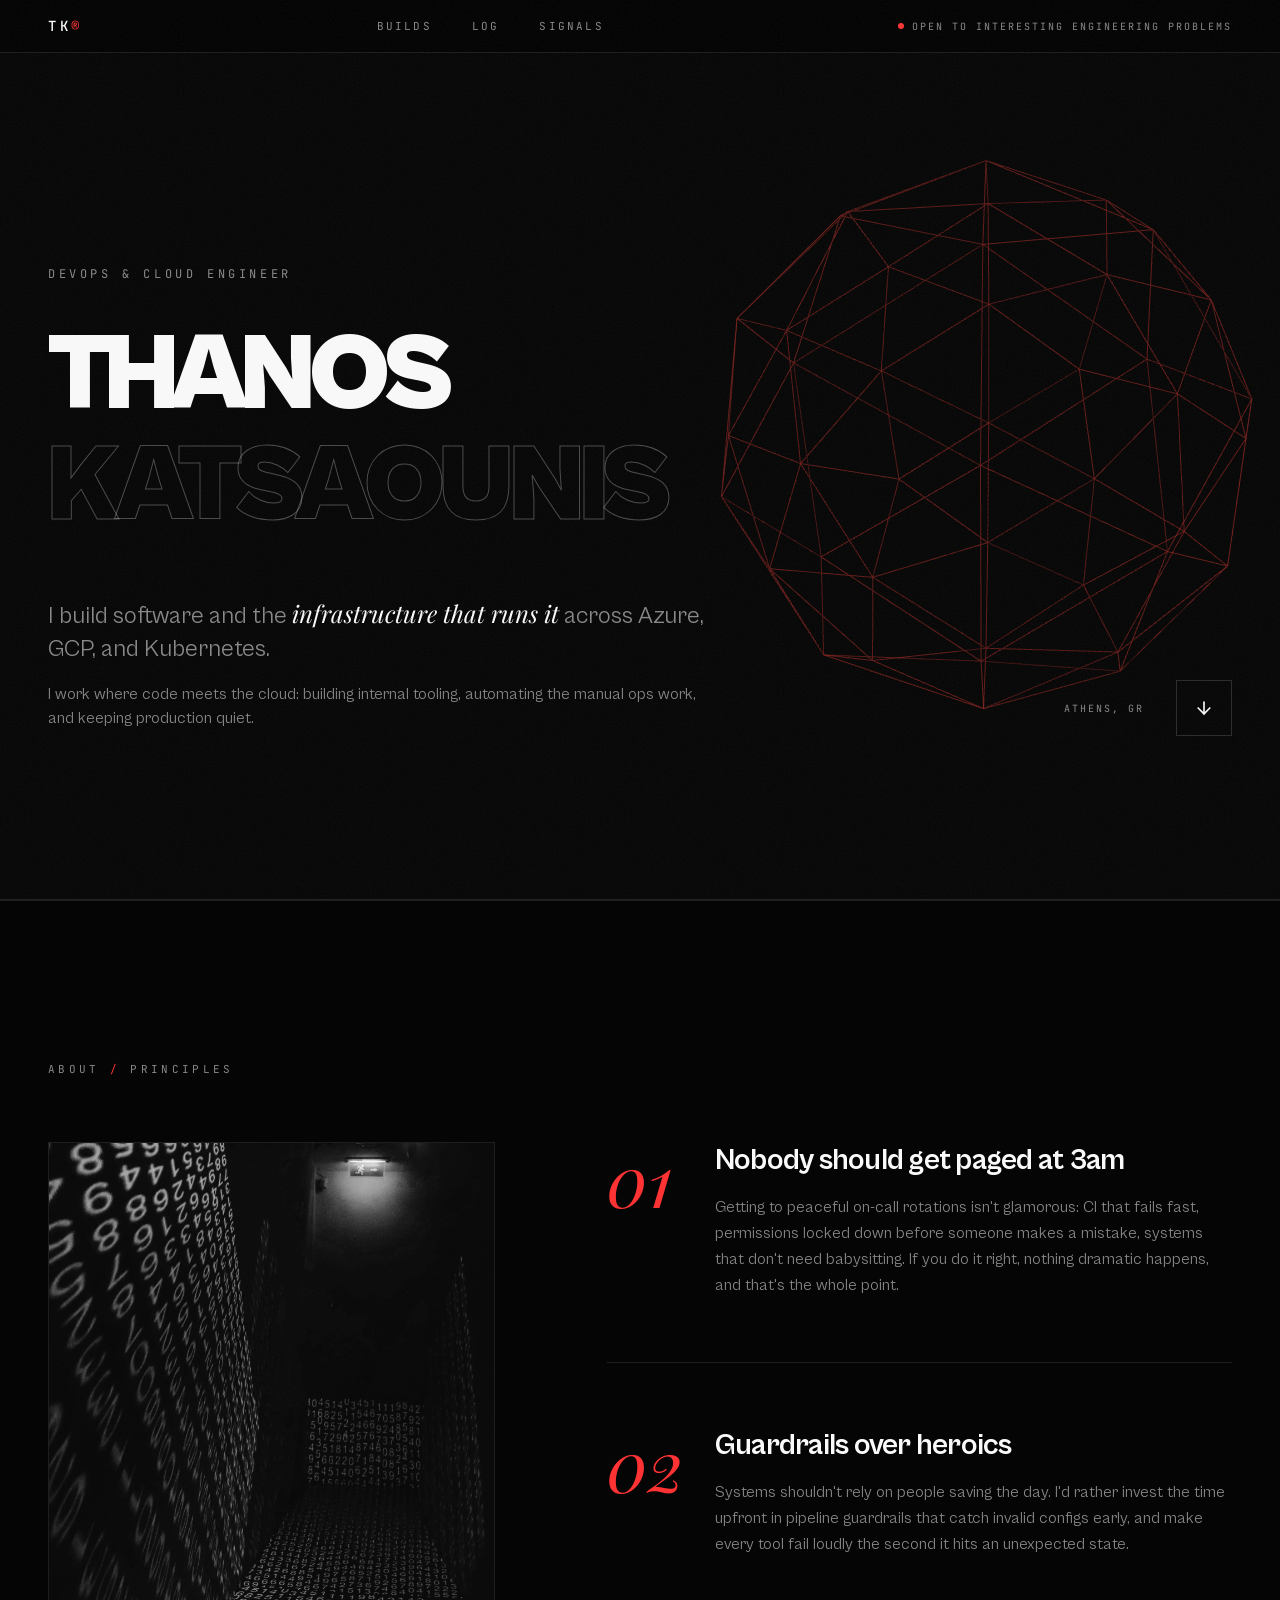
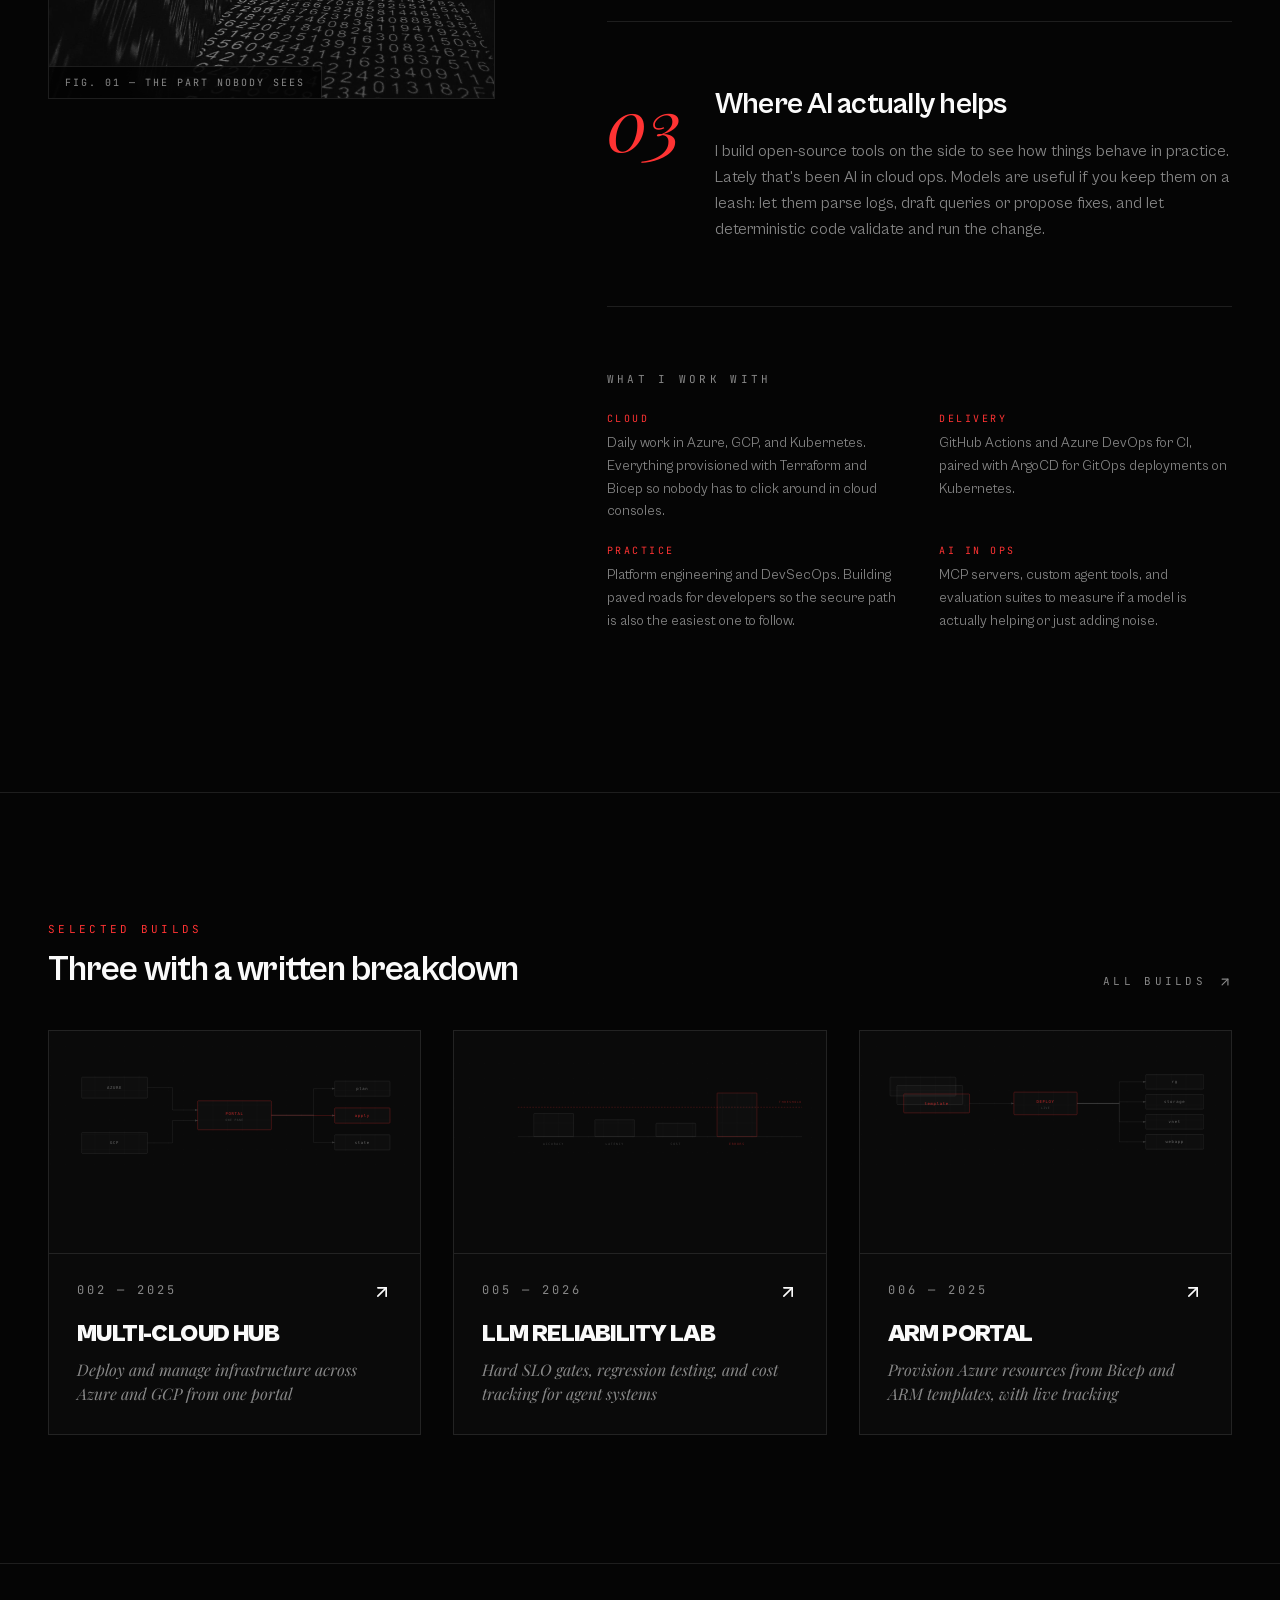
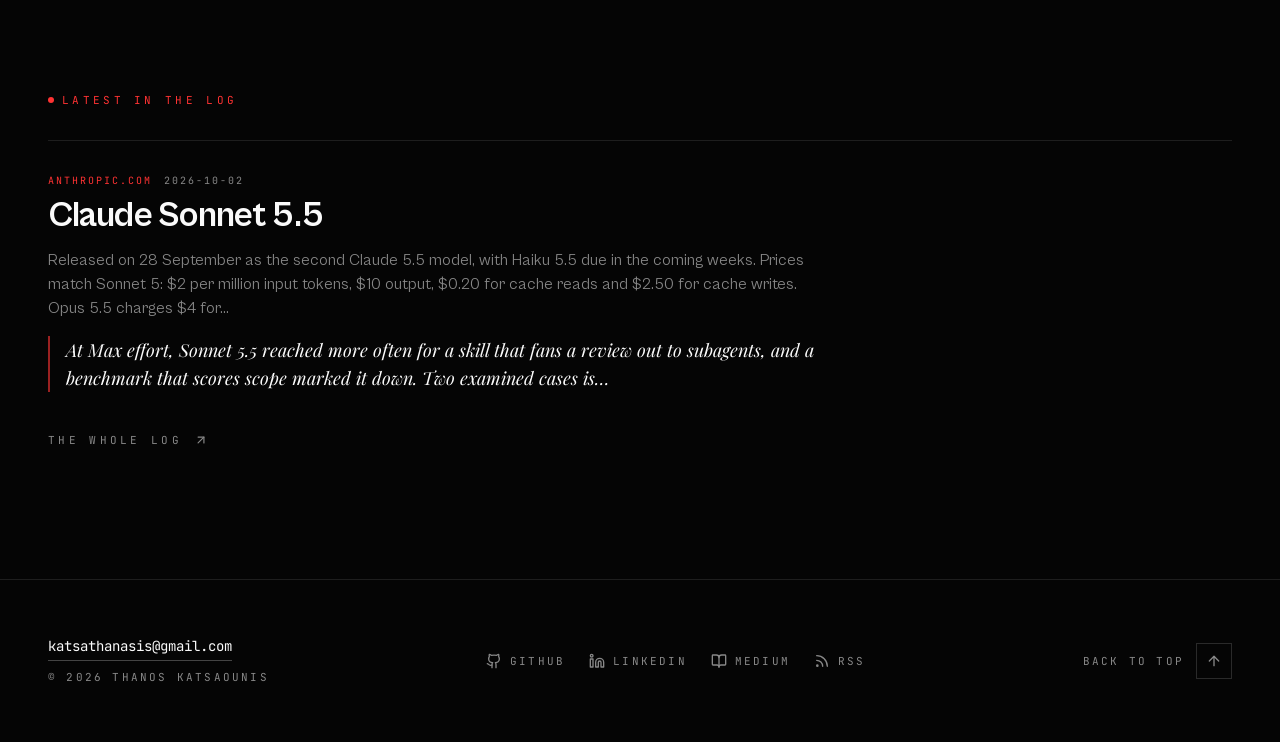
==== commit 6d9037d5: "deploy 2026-10-02T13:26Z" ====
--- a/index.html
+++ b/index.html
@@ -84,7 +84,7 @@
       href="/feed.xml"
     />
 
-    <link rel="icon" href="/favicon.svg" />
+    <link rel="icon" href="/favicon.svg?v=2" />
     <!--
       Preload the weights that are actually above the fold, which is not the
       same as the weights that look most important. Measured on the home page
@@ -101,8 +101,8 @@
     -->
     <link rel="preload" href="/fonts/cabinet-grotesk-400.woff2" as="font" type="font/woff2" crossorigin />
     <link rel="preload" href="/fonts/cabinet-grotesk-900.woff2" as="font" type="font/woff2" crossorigin />
-    <script type="module" crossorigin src="/assets/index-Dvw-v4Qr.js"></script>
-    <link rel="stylesheet" crossorigin href="/assets/index-D4OXWF9M.css">
+    <script type="module" crossorigin src="/assets/index-D2D1SAEo.js"></script>
+    <link rel="stylesheet" crossorigin href="/assets/index-DpbGpSbi.css">
   </head>
   <body>
     <noscript>You need to enable JavaScript to run this app.</noscript>
--- a/assets/index-DpbGpSbi.css
+++ b/assets/index-DpbGpSbi.css
@@ -0,0 +1 @@
+@font-face{font-family:Playfair Display;font-style:italic;font-display:swap;font-weight:400;src:url(/assets/playfair-display-cyrillic-400-italic-drKdN10-.woff2) format("woff2"),url(/assets/playfair-display-cyrillic-400-italic-24vVh5t9.woff) format("woff");unicode-range:U+0301,U+0400-045F,U+0490-0491,U+04B0-04B1,U+2116}@font-face{font-family:Playfair Display;font-style:italic;font-display:swap;font-weight:400;src:url(/assets/playfair-display-vietnamese-400-italic-CD15TOr5.woff2) format("woff2"),url(/assets/playfair-display-vietnamese-400-italic-Cpv4sfwY.woff) format("woff");unicode-range:U+0102-0103,U+0110-0111,U+0128-0129,U+0168-0169,U+01A0-01A1,U+01AF-01B0,U+0300-0301,U+0303-0304,U+0308-0309,U+0323,U+0329,U+1EA0-1EF9,U+20AB}@font-face{font-family:Playfair Display;font-style:italic;font-display:swap;font-weight:400;src:url(/assets/playfair-display-latin-ext-400-italic-zVOgzDMq.woff2) format("woff2"),url(/assets/playfair-display-latin-ext-400-italic-CZOjvne0.woff) format("woff");unicode-range:U+0100-02BA,U+02BD-02C5,U+02C7-02CC,U+02CE-02D7,U+02DD-02FF,U+0304,U+0308,U+0329,U+1D00-1DBF,U+1E00-1E9F,U+1EF2-1EFF,U+2020,U+20A0-20AB,U+20AD-20C0,U+2113,U+2C60-2C7F,U+A720-A7FF}@font-face{font-family:Playfair Display;font-style:italic;font-display:swap;font-weight:400;src:url(/assets/playfair-display-latin-400-italic-LeeEXsx5.woff2) format("woff2"),url(/assets/playfair-display-latin-400-italic-hIeePEuE.woff) format("woff");unicode-range:U+0000-00FF,U+0131,U+0152-0153,U+02BB-02BC,U+02C6,U+02DA,U+02DC,U+0304,U+0308,U+0329,U+2000-206F,U+20AC,U+2122,U+2191,U+2193,U+2212,U+2215,U+FEFF,U+FFFD}@font-face{font-family:Playfair Display;font-style:italic;font-display:swap;font-weight:600;src:url(/assets/playfair-display-cyrillic-600-italic-DsJAm2wE.woff2) format("woff2"),url(/assets/playfair-display-cyrillic-600-italic-D0MPwuIc.woff) format("woff");unicode-range:U+0301,U+0400-045F,U+0490-0491,U+04B0-04B1,U+2116}@font-face{font-family:Playfair Display;font-style:italic;font-display:swap;font-weight:600;src:url(/assets/playfair-display-vietnamese-600-italic-CM5tQ_QU.woff2) format("woff2"),url(/assets/playfair-display-vietnamese-600-italic-DzX7eaGQ.woff) format("woff");unicode-range:U+0102-0103,U+0110-0111,U+0128-0129,U+0168-0169,U+01A0-01A1,U+01AF-01B0,U+0300-0301,U+0303-0304,U+0308-0309,U+0323,U+0329,U+1EA0-1EF9,U+20AB}@font-face{font-family:Playfair Display;font-style:italic;font-display:swap;font-weight:600;src:url(/assets/playfair-display-latin-ext-600-italic-Bg2sus4m.woff2) format("woff2"),url(/assets/playfair-display-latin-ext-600-italic-Bkjhfatk.woff) format("woff");unicode-range:U+0100-02BA,U+02BD-02C5,U+02C7-02CC,U+02CE-02D7,U+02DD-02FF,U+0304,U+0308,U+0329,U+1D00-1DBF,U+1E00-1E9F,U+1EF2-1EFF,U+2020,U+20A0-20AB,U+20AD-20C0,U+2113,U+2C60-2C7F,U+A720-A7FF}@font-face{font-family:Playfair Display;font-style:italic;font-display:swap;font-weight:600;src:url(/assets/playfair-display-latin-600-italic-Bvp5b4iR.woff2) format("woff2"),url(/assets/playfair-display-latin-600-italic-BFV_U8S6.woff) format("woff");unicode-range:U+0000-00FF,U+0131,U+0152-0153,U+02BB-02BC,U+02C6,U+02DA,U+02DC,U+0304,U+0308,U+0329,U+2000-206F,U+20AC,U+2122,U+2191,U+2193,U+2212,U+2215,U+FEFF,U+FFFD}@font-face{font-family:JetBrains Mono;font-style:normal;font-display:swap;font-weight:400;src:url([data-uri]) format("woff2"),url([data-uri]) format("woff");unicode-range:U+0460-052F,U+1C80-1C8A,U+20B4,U+2DE0-2DFF,U+A640-A69F,U+FE2E-FE2F}@font-face{font-family:JetBrains Mono;font-style:normal;font-display:swap;font-weight:400;src:url(/assets/jetbrains-mono-cyrillic-400-normal-BEIGL1Tu.woff2) format("woff2"),url(/assets/jetbrains-mono-cyrillic-400-normal-ugxPyKxw.woff) format("woff");unicode-range:U+0301,U+0400-045F,U+0490-0491,U+04B0-04B1,U+2116}@font-face{font-family:JetBrains Mono;font-style:normal;font-display:swap;font-weight:400;src:url(/assets/jetbrains-mono-greek-400-normal-C190GLew.woff2) format("woff2"),url(/assets/jetbrains-mono-greek-400-normal-B9oWc5Lo.woff) format("woff");unicode-range:U+0370-0377,U+037A-037F,U+0384-038A,U+038C,U+038E-03A1,U+03A3-03FF}@font-face{font-family:JetBrains Mono;font-style:normal;font-display:swap;font-weight:400;src:url([data-uri]) format("woff2"),url(/assets/jetbrains-mono-vietnamese-400-normal-CqNFfHCs.woff) format("woff");unicode-range:U+0102-0103,U+0110-0111,U+0128-0129,U+0168-0169,U+01A0-01A1,U+01AF-01B0,U+0300-0301,U+0303-0304,U+0308-0309,U+0323,U+0329,U+1EA0-1EF9,U+20AB}@font-face{font-family:JetBrains Mono;font-style:normal;font-display:swap;font-weight:400;src:url(/assets/jetbrains-mono-latin-ext-400-normal-Bc8Ftmh3.woff2) format("woff2"),url(/assets/jetbrains-mono-latin-ext-400-normal-fXTG6kC5.woff) format("woff");unicode-range:U+0100-02BA,U+02BD-02C5,U+02C7-02CC,U+02CE-02D7,U+02DD-02FF,U+0304,U+0308,U+0329,U+1D00-1DBF,U+1E00-1E9F,U+1EF2-1EFF,U+2020,U+20A0-20AB,U+20AD-20C0,U+2113,U+2C60-2C7F,U+A720-A7FF}@font-face{font-family:JetBrains Mono;font-style:normal;font-display:swap;font-weight:400;src:url(/assets/jetbrains-mono-latin-400-normal-V6pRDFza.woff2) format("woff2"),url(/assets/jetbrains-mono-latin-400-normal-6-qcROiO.woff) format("woff");unicode-range:U+0000-00FF,U+0131,U+0152-0153,U+02BB-02BC,U+02C6,U+02DA,U+02DC,U+0304,U+0308,U+0329,U+2000-206F,U+20AC,U+2122,U+2191,U+2193,U+2212,U+2215,U+FEFF,U+FFFD}@font-face{font-family:JetBrains Mono;font-style:normal;font-display:swap;font-weight:500;src:url([data-uri]) format("woff2"),url([data-uri]) format("woff");unicode-range:U+0460-052F,U+1C80-1C8A,U+20B4,U+2DE0-2DFF,U+A640-A69F,U+FE2E-FE2F}@font-face{font-family:JetBrains Mono;font-style:normal;font-display:swap;font-weight:500;src:url(/assets/jetbrains-mono-cyrillic-500-normal-DmUKJPL_.woff2) format("woff2"),url(/assets/jetbrains-mono-cyrillic-500-normal-DJqRU3vO.woff) format("woff");unicode-range:U+0301,U+0400-045F,U+0490-0491,U+04B0-04B1,U+2116}@font-face{font-family:JetBrains Mono;font-style:normal;font-display:swap;font-weight:500;src:url(/assets/jetbrains-mono-greek-500-normal-JpySY46c.woff2) format("woff2"),url(/assets/jetbrains-mono-greek-500-normal-D7SFKleX.woff) format("woff");unicode-range:U+0370-0377,U+037A-037F,U+0384-038A,U+038C,U+038E-03A1,U+03A3-03FF}@font-face{font-family:JetBrains Mono;font-style:normal;font-display:swap;font-weight:500;src:url([data-uri]) format("woff2"),url(/assets/jetbrains-mono-vietnamese-500-normal-DNRqzVM1.woff) format("woff");unicode-range:U+0102-0103,U+0110-0111,U+0128-0129,U+0168-0169,U+01A0-01A1,U+01AF-01B0,U+0300-0301,U+0303-0304,U+0308-0309,U+0323,U+0329,U+1EA0-1EF9,U+20AB}@font-face{font-family:JetBrains Mono;font-style:normal;font-display:swap;font-weight:500;src:url(/assets/jetbrains-mono-latin-ext-500-normal-Cut-4mMH.woff2) format("woff2"),url(/assets/jetbrains-mono-latin-ext-500-normal-ckzbgY84.woff) format("woff");unicode-range:U+0100-02BA,U+02BD-02C5,U+02C7-02CC,U+02CE-02D7,U+02DD-02FF,U+0304,U+0308,U+0329,U+1D00-1DBF,U+1E00-1E9F,U+1EF2-1EFF,U+2020,U+20A0-20AB,U+20AD-20C0,U+2113,U+2C60-2C7F,U+A720-A7FF}@font-face{font-family:JetBrains Mono;font-style:normal;font-display:swap;font-weight:500;src:url(/assets/jetbrains-mono-latin-500-normal-BWZEU5yA.woff2) format("woff2"),url(/assets/jetbrains-mono-latin-500-normal-CJOVTJB7.woff) format("woff");unicode-range:U+0000-00FF,U+0131,U+0152-0153,U+02BB-02BC,U+02C6,U+02DA,U+02DC,U+0304,U+0308,U+0329,U+2000-206F,U+20AC,U+2122,U+2191,U+2193,U+2212,U+2215,U+FEFF,U+FFFD}@font-face{font-family:Cabinet Grotesk;src:url(/fonts/cabinet-grotesk-400.woff2) format("woff2");font-weight:400;font-display:swap;font-style:normal}@font-face{font-family:Cabinet Grotesk;src:url(/fonts/cabinet-grotesk-500.woff2) format("woff2");font-weight:500;font-display:swap;font-style:normal}@font-face{font-family:Cabinet Grotesk;src:url(/fonts/cabinet-grotesk-700.woff2) format("woff2");font-weight:700;font-display:swap;font-style:normal}@font-face{font-family:Cabinet Grotesk;src:url(/fonts/cabinet-grotesk-900.woff2) format("woff2");font-weight:900;font-display:swap;font-style:normal}*,:before,:after{--tw-border-spacing-x: 0;--tw-border-spacing-y: 0;--tw-translate-x: 0;--tw-translate-y: 0;--tw-rotate: 0;--tw-skew-x: 0;--tw-skew-y: 0;--tw-scale-x: 1;--tw-scale-y: 1;--tw-pan-x: ;--tw-pan-y: ;--tw-pinch-zoom: ;--tw-scroll-snap-strictness: proximity;--tw-gradient-from-position: ;--tw-gradient-via-position: ;--tw-gradient-to-position: ;--tw-ordinal: ;--tw-slashed-zero: ;--tw-numeric-figure: ;--tw-numeric-spacing: ;--tw-numeric-fraction: ;--tw-ring-inset: ;--tw-ring-offset-width: 0px;--tw-ring-offset-color: #fff;--tw-ring-color: rgb(59 130 246 / .5);--tw-ring-offset-shadow: 0 0 #0000;--tw-ring-shadow: 0 0 #0000;--tw-shadow: 0 0 #0000;--tw-shadow-colored: 0 0 #0000;--tw-blur: ;--tw-brightness: ;--tw-contrast: ;--tw-grayscale: ;--tw-hue-rotate: ;--tw-invert: ;--tw-saturate: ;--tw-sepia: ;--tw-drop-shadow: ;--tw-backdrop-blur: ;--tw-backdrop-brightness: ;--tw-backdrop-contrast: ;--tw-backdrop-grayscale: ;--tw-backdrop-hue-rotate: ;--tw-backdrop-invert: ;--tw-backdrop-opacity: ;--tw-backdrop-saturate: ;--tw-backdrop-sepia: ;--tw-contain-size: ;--tw-contain-layout: ;--tw-contain-paint: ;--tw-contain-style: }::backdrop{--tw-border-spacing-x: 0;--tw-border-spacing-y: 0;--tw-translate-x: 0;--tw-translate-y: 0;--tw-rotate: 0;--tw-skew-x: 0;--tw-skew-y: 0;--tw-scale-x: 1;--tw-scale-y: 1;--tw-pan-x: ;--tw-pan-y: ;--tw-pinch-zoom: ;--tw-scroll-snap-strictness: proximity;--tw-gradient-from-position: ;--tw-gradient-via-position: ;--tw-gradient-to-position: ;--tw-ordinal: ;--tw-slashed-zero: ;--tw-numeric-figure: ;--tw-numeric-spacing: ;--tw-numeric-fraction: ;--tw-ring-inset: ;--tw-ring-offset-width: 0px;--tw-ring-offset-color: #fff;--tw-ring-color: rgb(59 130 246 / .5);--tw-ring-offset-shadow: 0 0 #0000;--tw-ring-shadow: 0 0 #0000;--tw-shadow: 0 0 #0000;--tw-shadow-colored: 0 0 #0000;--tw-blur: ;--tw-brightness: ;--tw-contrast: ;--tw-grayscale: ;--tw-hue-rotate: ;--tw-invert: ;--tw-saturate: ;--tw-sepia: ;--tw-drop-shadow: ;--tw-backdrop-blur: ;--tw-backdrop-brightness: ;--tw-backdrop-contrast: ;--tw-backdrop-grayscale: ;--tw-backdrop-hue-rotate: ;--tw-backdrop-invert: ;--tw-backdrop-opacity: ;--tw-backdrop-saturate: ;--tw-backdrop-sepia: ;--tw-contain-size: ;--tw-contain-layout: ;--tw-contain-paint: ;--tw-contain-style: }*,:before,:after{box-sizing:border-box;border-width:0;border-style:solid;border-color:#e5e7eb}:before,:after{--tw-content: ""}html,:host{line-height:1.5;-webkit-text-size-adjust:100%;-moz-tab-size:4;-o-tab-size:4;tab-size:4;font-family:Cabinet Grotesk,sans-serif;font-feature-settings:normal;font-variation-settings:normal;-webkit-tap-highlight-color:transparent}body{margin:0;line-height:inherit}hr{height:0;color:inherit;border-top-width:1px}abbr:where([title]){-webkit-text-decoration:underline dotted;text-decoration:underline dotted}h1,h2,h3,h4,h5,h6{font-size:inherit;font-weight:inherit}a{color:inherit;text-decoration:inherit}b,strong{font-weight:bolder}code,kbd,samp,pre{font-family:JetBrains Mono,monospace;font-feature-settings:normal;font-variation-settings:normal;font-size:1em}small{font-size:80%}sub,sup{font-size:75%;line-height:0;position:relative;vertical-align:baseline}sub{bottom:-.25em}sup{top:-.5em}table{text-indent:0;border-color:inherit;border-collapse:collapse}button,input,optgroup,select,textarea{font-family:inherit;font-feature-settings:inherit;font-variation-settings:inherit;font-size:100%;font-weight:inherit;line-height:inherit;letter-spacing:inherit;color:inherit;margin:0;padding:0}button,select{text-transform:none}button,input:where([type=button]),input:where([type=reset]),input:where([type=submit]){-webkit-appearance:button;background-color:transparent;background-image:none}:-moz-focusring{outline:auto}:-moz-ui-invalid{box-shadow:none}progress{vertical-align:baseline}::-webkit-inner-spin-button,::-webkit-outer-spin-button{height:auto}[type=search]{-webkit-appearance:textfield;outline-offset:-2px}::-webkit-search-decoration{-webkit-appearance:none}::-webkit-file-upload-button{-webkit-appearance:button;font:inherit}summary{display:list-item}blockquote,dl,dd,h1,h2,h3,h4,h5,h6,hr,figure,p,pre{margin:0}fieldset{margin:0;padding:0}legend{padding:0}ol,ul,menu{list-style:none;margin:0;padding:0}dialog{padding:0}textarea{resize:vertical}input::-moz-placeholder,textarea::-moz-placeholder{opacity:1;color:#9ca3af}input::placeholder,textarea::placeholder{opacity:1;color:#9ca3af}button,[role=button]{cursor:pointer}:disabled{cursor:default}img,svg,video,canvas,audio,iframe,embed,object{display:block;vertical-align:middle}img,video{max-width:100%;height:auto}[hidden]:where(:not([hidden=until-found])){display:none}:root{--background: 0 0% 2%;--foreground: 0 0% 98%;--card: 0 0% 4%;--card-foreground: 0 0% 98%;--popover: 0 0% 4%;--popover-foreground: 0 0% 98%;--primary: 0 0% 98%;--primary-foreground: 0 0% 3%;--secondary: 0 0% 8%;--secondary-foreground: 0 0% 98%;--muted: 0 0% 8%;--muted-foreground: 0 0% 55%;--accent: 0 100% 60%;--accent-foreground: 0 0% 98%;--destructive: 0 100% 60%;--destructive-foreground: 0 0% 98%;--border: 0 0% 100% / .1;--input: 0 0% 15%;--ring: 0 100% 60%;--chart-1: 220 70% 50%;--chart-2: 160 60% 45%;--chart-3: 30 80% 55%;--chart-4: 280 65% 60%;--chart-5: 340 75% 55%;--radius: .25rem}*{border-color:hsl(var(--border))}html{background-color:#050505}body{--tw-bg-opacity: 1;background-color:rgb(5 5 5 / var(--tw-bg-opacity, 1));font-family:Cabinet Grotesk,sans-serif;--tw-text-opacity: 1;color:rgb(250 250 250 / var(--tw-text-opacity, 1));-webkit-font-smoothing:antialiased;-moz-osx-font-smoothing:grayscale;overflow-x:hidden}::-moz-selection{background-color:#f33;color:#050505}::selection{background-color:#f33;color:#050505}::-webkit-scrollbar{width:10px}::-webkit-scrollbar-track{background:#050505}::-webkit-scrollbar-thumb{background:#262626;border:2px solid #050505}::-webkit-scrollbar-thumb:hover{background:#f33}.container{width:100%}@media(min-width:640px){.container{max-width:640px}}@media(min-width:768px){.container{max-width:768px}}@media(min-width:1024px){.container{max-width:1024px}}@media(min-width:1280px){.container{max-width:1280px}}@media(min-width:1536px){.container{max-width:1536px}}.sr-only{position:absolute;width:1px;height:1px;padding:0;margin:-1px;overflow:hidden;clip:rect(0,0,0,0);white-space:nowrap;border-width:0}.pointer-events-none{pointer-events:none}.visible{visibility:visible}.invisible{visibility:hidden}.static{position:static}.fixed{position:fixed}.absolute{position:absolute}.relative{position:relative}.sticky{position:sticky}.inset-0{top:0;right:0;bottom:0;left:0}.-bottom-1{bottom:-.25rem}.bottom-0{bottom:0}.left-0{left:0}.right-0{right:0}.right-\[-10\%\]{right:-10%}.top-0{top:0}.top-1\/2{top:50%}.top-\[53px\]{top:53px}.z-10{z-index:10}.z-20{z-index:20}.z-30{z-index:30}.z-\[70\]{z-index:70}.z-\[80\]{z-index:80}.mx-auto{margin-left:auto;margin-right:auto}.my-10{margin-top:2.5rem;margin-bottom:2.5rem}.mb-4{margin-bottom:1rem}.mr-2{margin-right:.5rem}.mt-1{margin-top:.25rem}.mt-1\.5{margin-top:.375rem}.mt-10{margin-top:2.5rem}.mt-12{margin-top:3rem}.mt-16{margin-top:4rem}.mt-2{margin-top:.5rem}.mt-20{margin-top:5rem}.mt-3{margin-top:.75rem}.mt-4{margin-top:1rem}.mt-6{margin-top:1.5rem}.mt-8{margin-top:2rem}.block{display:block}.inline-block{display:inline-block}.flex{display:flex}.inline-flex{display:inline-flex}.table{display:table}.grid{display:grid}.contents{display:contents}.hidden{display:none}.aspect-\[4\/5\]{aspect-ratio:4/5}.aspect-\[5\/3\]{aspect-ratio:5/3}.h-1\.5{height:.375rem}.h-10{height:2.5rem}.h-14{height:3.5rem}.h-3{height:.75rem}.h-3\.5{height:.875rem}.h-4{height:1rem}.h-5{height:1.25rem}.h-6{height:1.5rem}.h-8{height:2rem}.h-9{height:2.25rem}.h-\[70vh\]{height:70vh}.h-full{height:100%}.h-px{height:1px}.min-h-\[200px\]{min-height:200px}.min-h-\[280px\]{min-height:280px}.min-h-\[60px\]{min-height:60px}.min-h-screen{min-height:100vh}.w-0{width:0px}.w-1\.5{width:.375rem}.w-14{width:3.5rem}.w-3{width:.75rem}.w-3\.5{width:.875rem}.w-32{width:8rem}.w-4{width:1rem}.w-5{width:1.25rem}.w-6{width:1.5rem}.w-8{width:2rem}.w-9{width:2.25rem}.w-\[70vw\]{width:70vw}.w-fit{width:-moz-fit-content;width:fit-content}.w-full{width:100%}.w-px{width:1px}.max-w-3xl{max-width:48rem}.max-w-4xl{max-width:56rem}.max-w-\[1600px\]{max-width:1600px}.max-w-md{max-width:28rem}.max-w-sm{max-width:24rem}.max-w-xl{max-width:36rem}.flex-1{flex:1 1 0%}.shrink-0{flex-shrink:0}.grow{flex-grow:1}.origin-left{transform-origin:left}.-translate-y-1\/2{--tw-translate-y: -50%;transform:translate(var(--tw-translate-x),var(--tw-translate-y)) rotate(var(--tw-rotate)) skew(var(--tw-skew-x)) skewY(var(--tw-skew-y)) scaleX(var(--tw-scale-x)) scaleY(var(--tw-scale-y))}.transform{transform:translate(var(--tw-translate-x),var(--tw-translate-y)) rotate(var(--tw-rotate)) skew(var(--tw-skew-x)) skewY(var(--tw-skew-y)) scaleX(var(--tw-scale-x)) scaleY(var(--tw-scale-y))}@keyframes pulse{50%{opacity:.5}}.animate-pulse{animation:pulse 2s cubic-bezier(.4,0,.6,1) infinite}@keyframes pulse-dot{0%,to{opacity:1}50%{opacity:.25}}.animate-pulse-dot{animation:pulse-dot 2s ease-in-out infinite}@keyframes spin{to{transform:rotate(360deg)}}.animate-spin{animation:spin 1s linear infinite}.grid-cols-\[auto_1fr_auto\]{grid-template-columns:auto 1fr auto}.flex-col{flex-direction:column}.flex-wrap{flex-wrap:wrap}.items-start{align-items:flex-start}.items-end{align-items:flex-end}.items-center{align-items:center}.items-baseline{align-items:baseline}.justify-center{justify-content:center}.justify-between{justify-content:space-between}.gap-1{gap:.25rem}.gap-1\.5{gap:.375rem}.gap-10{gap:2.5rem}.gap-16{gap:4rem}.gap-2{gap:.5rem}.gap-20{gap:5rem}.gap-3{gap:.75rem}.gap-4{gap:1rem}.gap-5{gap:1.25rem}.gap-6{gap:1.5rem}.gap-8{gap:2rem}.gap-x-10{-moz-column-gap:2.5rem;column-gap:2.5rem}.gap-x-3{-moz-column-gap:.75rem;column-gap:.75rem}.gap-x-4{-moz-column-gap:1rem;column-gap:1rem}.gap-x-6{-moz-column-gap:1.5rem;column-gap:1.5rem}.gap-y-1{row-gap:.25rem}.gap-y-3{row-gap:.75rem}.gap-y-5{row-gap:1.25rem}.space-y-12>:not([hidden])~:not([hidden]){--tw-space-y-reverse: 0;margin-top:calc(3rem * calc(1 - var(--tw-space-y-reverse)));margin-bottom:calc(3rem * var(--tw-space-y-reverse))}.space-y-4>:not([hidden])~:not([hidden]){--tw-space-y-reverse: 0;margin-top:calc(1rem * calc(1 - var(--tw-space-y-reverse)));margin-bottom:calc(1rem * var(--tw-space-y-reverse))}.overflow-hidden{overflow:hidden}.overflow-y-auto{overflow-y:auto}.whitespace-nowrap{white-space:nowrap}.rounded-full{border-radius:9999px}.rounded-md{border-radius:calc(var(--radius) - 2px)}.border{border-width:1px}.border-b{border-bottom-width:1px}.border-l-2{border-left-width:2px}.border-r{border-right-width:1px}.border-t{border-top-width:1px}.border-black\/30{border-color:#0000004d}.border-black\/40{border-color:#0006}.border-ember{--tw-border-opacity: 1;border-color:rgb(255 51 51 / var(--tw-border-opacity, 1))}.border-ember\/50{border-color:#ff333380}.border-ember\/60{border-color:#f339}.border-input{border-color:hsl(var(--input))}.border-white\/10{border-color:#ffffff1a}.border-white\/15{border-color:#ffffff26}.border-white\/20{border-color:#fff3}.border-white\/25{border-color:#ffffff40}.bg-black\/10{background-color:#0000001a}.bg-black\/40{background-color:#0006}.bg-black\/70{background-color:#000000b3}.bg-card{background-color:hsl(var(--card))}.bg-destructive{background-color:hsl(var(--destructive))}.bg-ember{--tw-bg-opacity: 1;background-color:rgb(255 51 51 / var(--tw-bg-opacity, 1))}.bg-ember\/10{background-color:#ff33331a}.bg-ember\/15{background-color:#ff333326}.bg-primary{background-color:hsl(var(--primary))}.bg-secondary{background-color:hsl(var(--secondary))}.bg-transparent{background-color:transparent}.bg-void{--tw-bg-opacity: 1;background-color:rgb(5 5 5 / var(--tw-bg-opacity, 1))}.bg-void\/95{background-color:#050505f2}.bg-white{--tw-bg-opacity: 1;background-color:rgb(255 255 255 / var(--tw-bg-opacity, 1))}.bg-white\/10{background-color:#ffffff1a}.bg-white\/15{background-color:#ffffff26}.bg-white\/5{background-color:#ffffff0d}.bg-white\/\[0\.02\]{background-color:#ffffff05}.bg-white\/\[0\.03\]{background-color:#ffffff08}.bg-gradient-to-t{background-image:linear-gradient(to top,var(--tw-gradient-stops))}.from-black\/95{--tw-gradient-from: rgb(0 0 0 / .95) var(--tw-gradient-from-position);--tw-gradient-to: rgb(0 0 0 / 0) var(--tw-gradient-to-position);--tw-gradient-stops: var(--tw-gradient-from), var(--tw-gradient-to)}.via-black\/15{--tw-gradient-to: rgb(0 0 0 / 0) var(--tw-gradient-to-position);--tw-gradient-stops: var(--tw-gradient-from), rgb(0 0 0 / .15) var(--tw-gradient-via-position), var(--tw-gradient-to)}.to-transparent{--tw-gradient-to: transparent var(--tw-gradient-to-position)}.object-contain{-o-object-fit:contain;object-fit:contain}.object-cover{-o-object-fit:cover;object-fit:cover}.p-5{padding:1.25rem}.p-6{padding:1.5rem}.p-8{padding:2rem}.px-2{padding-left:.5rem;padding-right:.5rem}.px-2\.5{padding-left:.625rem;padding-right:.625rem}.px-3{padding-left:.75rem;padding-right:.75rem}.px-4{padding-left:1rem;padding-right:1rem}.px-5{padding-left:1.25rem;padding-right:1.25rem}.px-6{padding-left:1.5rem;padding-right:1.5rem}.px-8{padding-left:2rem;padding-right:2rem}.py-0\.5{padding-top:.125rem;padding-bottom:.125rem}.py-1{padding-top:.25rem;padding-bottom:.25rem}.py-12{padding-top:3rem;padding-bottom:3rem}.py-14{padding-top:3.5rem;padding-bottom:3.5rem}.py-2{padding-top:.5rem;padding-bottom:.5rem}.py-2\.5{padding-top:.625rem;padding-bottom:.625rem}.py-24{padding-top:6rem;padding-bottom:6rem}.py-28{padding-top:7rem;padding-bottom:7rem}.py-3{padding-top:.75rem;padding-bottom:.75rem}.py-4{padding-top:1rem;padding-bottom:1rem}.py-5{padding-top:1.25rem;padding-bottom:1.25rem}.py-7{padding-top:1.75rem;padding-bottom:1.75rem}.py-\[0\.5\%\]{padding-top:.5%;padding-bottom:.5%}.pb-1{padding-bottom:.25rem}.pb-10{padding-bottom:2.5rem}.pb-16{padding-bottom:4rem}.pb-24{padding-bottom:6rem}.pb-28{padding-bottom:7rem}.pl-4{padding-left:1rem}.pt-10{padding-top:2.5rem}.pt-12{padding-top:3rem}.pt-24{padding-top:6rem}.pt-32{padding-top:8rem}.pt-8{padding-top:2rem}.font-mono{font-family:JetBrains Mono,monospace}.font-sans{font-family:Cabinet Grotesk,sans-serif}.font-serif{font-family:Playfair Display,serif}.text-2xl{font-size:1.5rem;line-height:2rem}.text-3xl{font-size:1.875rem;line-height:2.25rem}.text-4xl{font-size:2.25rem;line-height:2.5rem}.text-6xl{font-size:3.75rem;line-height:1}.text-\[10px\]{font-size:10px}.text-\[11px\]{font-size:11px}.text-\[9px\]{font-size:9px}.text-\[clamp\(2\.4rem\,8\.5vw\,7\.5rem\)\]{font-size:clamp(2.4rem,8.5vw,7.5rem)}.text-base{font-size:1rem;line-height:1.5rem}.text-lg{font-size:1.125rem;line-height:1.75rem}.text-sm{font-size:.875rem;line-height:1.25rem}.text-xl{font-size:1.25rem;line-height:1.75rem}.text-xs{font-size:.75rem;line-height:1rem}.font-black{font-weight:900}.font-bold{font-weight:700}.font-medium{font-weight:500}.font-normal{font-weight:400}.uppercase{text-transform:uppercase}.italic{font-style:italic}.leading-\[0\.92\]{line-height:.92}.leading-relaxed{line-height:1.625}.leading-snug{line-height:1.375}.leading-tight{line-height:1.25}.tracking-\[0\.15em\]{letter-spacing:.15em}.tracking-\[0\.18em\]{letter-spacing:.18em}.tracking-\[0\.25em\]{letter-spacing:.25em}.tracking-\[0\.2em\]{letter-spacing:.2em}.tracking-\[0\.3em\]{letter-spacing:.3em}.tracking-tight{letter-spacing:-.025em}.tracking-tighter{letter-spacing:-.05em}.tracking-widest{letter-spacing:.1em}.text-black{--tw-text-opacity: 1;color:rgb(0 0 0 / var(--tw-text-opacity, 1))}.text-black\/70{color:#000000b3}.text-black\/80{color:#000c}.text-destructive-foreground{color:hsl(var(--destructive-foreground))}.text-ember{--tw-text-opacity: 1;color:rgb(255 51 51 / var(--tw-text-opacity, 1))}.text-ember\/80{color:#f33c}.text-ink{--tw-text-opacity: 1;color:rgb(250 250 250 / var(--tw-text-opacity, 1))}.text-ink\/70{color:#fafafab3}.text-ink\/80{color:#fafafacc}.text-ink\/90{color:#fafafae6}.text-mute{--tw-text-opacity: 1;color:rgb(136 136 136 / var(--tw-text-opacity, 1))}.text-primary{color:hsl(var(--primary))}.text-primary-foreground{color:hsl(var(--primary-foreground))}.text-secondary-foreground{color:hsl(var(--secondary-foreground))}.text-zinc-300{--tw-text-opacity: 1;color:rgb(212 212 216 / var(--tw-text-opacity, 1))}.underline{text-decoration-line:underline}.overline{text-decoration-line:overline}.underline-offset-4{text-underline-offset:4px}.opacity-0{opacity:0}.opacity-70{opacity:.7}.opacity-90{opacity:.9}.shadow{--tw-shadow: 0 1px 3px 0 rgb(0 0 0 / .1), 0 1px 2px -1px rgb(0 0 0 / .1);--tw-shadow-colored: 0 1px 3px 0 var(--tw-shadow-color), 0 1px 2px -1px var(--tw-shadow-color);box-shadow:var(--tw-ring-offset-shadow, 0 0 #0000),var(--tw-ring-shadow, 0 0 #0000),var(--tw-shadow)}.shadow-sm{--tw-shadow: 0 1px 2px 0 rgb(0 0 0 / .05);--tw-shadow-colored: 0 1px 2px 0 var(--tw-shadow-color);box-shadow:var(--tw-ring-offset-shadow, 0 0 #0000),var(--tw-ring-shadow, 0 0 #0000),var(--tw-shadow)}.outline{outline-style:solid}.grayscale{--tw-grayscale: grayscale(100%);filter:var(--tw-blur) var(--tw-brightness) var(--tw-contrast) var(--tw-grayscale) var(--tw-hue-rotate) var(--tw-invert) var(--tw-saturate) var(--tw-sepia) var(--tw-drop-shadow)}.filter{filter:var(--tw-blur) var(--tw-brightness) var(--tw-contrast) var(--tw-grayscale) var(--tw-hue-rotate) var(--tw-invert) var(--tw-saturate) var(--tw-sepia) var(--tw-drop-shadow)}.backdrop-blur-md{--tw-backdrop-blur: blur(12px);-webkit-backdrop-filter:var(--tw-backdrop-blur) var(--tw-backdrop-brightness) var(--tw-backdrop-contrast) var(--tw-backdrop-grayscale) var(--tw-backdrop-hue-rotate) var(--tw-backdrop-invert) var(--tw-backdrop-opacity) var(--tw-backdrop-saturate) var(--tw-backdrop-sepia);backdrop-filter:var(--tw-backdrop-blur) var(--tw-backdrop-brightness) var(--tw-backdrop-contrast) var(--tw-backdrop-grayscale) var(--tw-backdrop-hue-rotate) var(--tw-backdrop-invert) var(--tw-backdrop-opacity) var(--tw-backdrop-saturate) var(--tw-backdrop-sepia)}.backdrop-blur-xl{--tw-backdrop-blur: blur(24px);-webkit-backdrop-filter:var(--tw-backdrop-blur) var(--tw-backdrop-brightness) var(--tw-backdrop-contrast) var(--tw-backdrop-grayscale) var(--tw-backdrop-hue-rotate) var(--tw-backdrop-invert) var(--tw-backdrop-opacity) var(--tw-backdrop-saturate) var(--tw-backdrop-sepia);backdrop-filter:var(--tw-backdrop-blur) var(--tw-backdrop-brightness) var(--tw-backdrop-contrast) var(--tw-backdrop-grayscale) var(--tw-backdrop-hue-rotate) var(--tw-backdrop-invert) var(--tw-backdrop-opacity) var(--tw-backdrop-saturate) var(--tw-backdrop-sepia)}.transition{transition-property:color,background-color,border-color,text-decoration-color,fill,stroke,opacity,box-shadow,transform,filter,backdrop-filter;transition-timing-function:cubic-bezier(.4,0,.2,1);transition-duration:.15s}.transition-\[transform\,filter\]{transition-property:transform,filter;transition-timing-function:cubic-bezier(.4,0,.2,1);transition-duration:.15s}.transition-\[transform\,opacity\]{transition-property:transform,opacity;transition-timing-function:cubic-bezier(.4,0,.2,1);transition-duration:.15s}.transition-\[width\]{transition-property:width;transition-timing-function:cubic-bezier(.4,0,.2,1);transition-duration:.15s}.transition-all{transition-property:all;transition-timing-function:cubic-bezier(.4,0,.2,1);transition-duration:.15s}.transition-colors{transition-property:color,background-color,border-color,text-decoration-color,fill,stroke;transition-timing-function:cubic-bezier(.4,0,.2,1);transition-duration:.15s}.transition-opacity{transition-property:opacity;transition-timing-function:cubic-bezier(.4,0,.2,1);transition-duration:.15s}.transition-transform{transition-property:transform;transition-timing-function:cubic-bezier(.4,0,.2,1);transition-duration:.15s}.duration-200{transition-duration:.2s}.duration-300{transition-duration:.3s}.duration-500{transition-duration:.5s}.duration-700{transition-duration:.7s}.ease-out{transition-timing-function:cubic-bezier(0,0,.2,1)}@keyframes enter{0%{opacity:var(--tw-enter-opacity, 1);transform:translate3d(var(--tw-enter-translate-x, 0),var(--tw-enter-translate-y, 0),0) scale3d(var(--tw-enter-scale, 1),var(--tw-enter-scale, 1),var(--tw-enter-scale, 1)) rotate(var(--tw-enter-rotate, 0))}}@keyframes exit{to{opacity:var(--tw-exit-opacity, 1);transform:translate3d(var(--tw-exit-translate-x, 0),var(--tw-exit-translate-y, 0),0) scale3d(var(--tw-exit-scale, 1),var(--tw-exit-scale, 1),var(--tw-exit-scale, 1)) rotate(var(--tw-exit-rotate, 0))}}.duration-200{animation-duration:.2s}.duration-300{animation-duration:.3s}.duration-500{animation-duration:.5s}.duration-700{animation-duration:.7s}.ease-out{animation-timing-function:cubic-bezier(0,0,.2,1)}.running{animation-play-state:running}.noise-overlay{position:fixed;top:0;right:0;bottom:0;left:0;z-index:90;pointer-events:none;opacity:.06;background-image:url("data:image/svg+xml,%3Csvg xmlns=%27http://www.w3.org/2000/svg%27 width=%27300%27 height=%27300%27%3E%3Cfilter id=%27n%27%3E%3CfeTurbulence type=%27fractalNoise%27 baseFrequency=%270.9%27 numOctaves=%272%27/%3E%3C/filter%3E%3Crect width=%27100%25%27 height=%27100%25%27 filter=%27url%28%23n%29%27/%3E%3C/svg%3E")}.text-outline{-webkit-text-stroke:1px rgba(250,250,250,.28);color:transparent}.lenis.lenis-smooth{scroll-behavior:auto!important}@media(prefers-reduced-motion:reduce){*,*:before,*:after{animation-duration:.01ms!important;animation-iteration-count:1!important;transition-duration:.01ms!important;scroll-behavior:auto!important}}.file\:border-0::file-selector-button{border-width:0px}.file\:bg-transparent::file-selector-button{background-color:transparent}.file\:text-sm::file-selector-button{font-size:.875rem;line-height:1.25rem}.file\:font-medium::file-selector-button{font-weight:500}.file\:text-foreground::file-selector-button{color:hsl(var(--foreground))}.placeholder\:text-muted-foreground::-moz-placeholder{color:hsl(var(--muted-foreground))}.placeholder\:text-muted-foreground::placeholder{color:hsl(var(--muted-foreground))}.first\:mt-16:first-child{margin-top:4rem}.last\:border-b-0:last-child{border-bottom-width:0px}.last\:pb-0:last-child{padding-bottom:0}.hover\:border-ember:hover{--tw-border-opacity: 1;border-color:rgb(255 51 51 / var(--tw-border-opacity, 1))}.hover\:border-white\/20:hover{border-color:#fff3}.hover\:border-white\/30:hover{border-color:#ffffff4d}.hover\:border-white\/40:hover{border-color:#fff6}.hover\:bg-accent:hover{background-color:hsl(var(--accent))}.hover\:bg-black:hover{--tw-bg-opacity: 1;background-color:rgb(0 0 0 / var(--tw-bg-opacity, 1))}.hover\:bg-destructive\/90:hover{background-color:hsl(var(--destructive) / .9)}.hover\:bg-ember:hover{--tw-bg-opacity: 1;background-color:rgb(255 51 51 / var(--tw-bg-opacity, 1))}.hover\:bg-primary\/90:hover{background-color:hsl(var(--primary) / .9)}.hover\:bg-secondary\/80:hover{background-color:hsl(var(--secondary) / .8)}.hover\:bg-white\/90:hover{background-color:#ffffffe6}.hover\:bg-white\/\[0\.03\]:hover{background-color:#ffffff08}.hover\:text-accent-foreground:hover{color:hsl(var(--accent-foreground))}.hover\:text-black:hover{--tw-text-opacity: 1;color:rgb(0 0 0 / var(--tw-text-opacity, 1))}.hover\:text-ember:hover{--tw-text-opacity: 1;color:rgb(255 51 51 / var(--tw-text-opacity, 1))}.hover\:text-ink:hover{--tw-text-opacity: 1;color:rgb(250 250 250 / var(--tw-text-opacity, 1))}.hover\:text-white:hover{--tw-text-opacity: 1;color:rgb(255 255 255 / var(--tw-text-opacity, 1))}.hover\:underline:hover{text-decoration-line:underline}.focus-visible\:outline-none:focus-visible{outline:2px solid transparent;outline-offset:2px}.focus-visible\:ring-1:focus-visible{--tw-ring-offset-shadow: var(--tw-ring-inset) 0 0 0 var(--tw-ring-offset-width) var(--tw-ring-offset-color);--tw-ring-shadow: var(--tw-ring-inset) 0 0 0 calc(1px + var(--tw-ring-offset-width)) var(--tw-ring-color);box-shadow:var(--tw-ring-offset-shadow),var(--tw-ring-shadow),var(--tw-shadow, 0 0 #0000)}.focus-visible\:ring-ring:focus-visible{--tw-ring-color: hsl(var(--ring))}.disabled\:pointer-events-none:disabled{pointer-events:none}.disabled\:cursor-not-allowed:disabled{cursor:not-allowed}.disabled\:opacity-50:disabled{opacity:.5}.group:hover .group-hover\:w-20{width:5rem}.group:hover .group-hover\:w-full{width:100%}.group:hover .group-hover\:-translate-x-0\.5{--tw-translate-x: -.125rem;transform:translate(var(--tw-translate-x),var(--tw-translate-y)) rotate(var(--tw-rotate)) skew(var(--tw-skew-x)) skewY(var(--tw-skew-y)) scaleX(var(--tw-scale-x)) scaleY(var(--tw-scale-y))}.group:hover .group-hover\:-translate-y-0\.5{--tw-translate-y: -.125rem;transform:translate(var(--tw-translate-x),var(--tw-translate-y)) rotate(var(--tw-rotate)) skew(var(--tw-skew-x)) skewY(var(--tw-skew-y)) scaleX(var(--tw-scale-x)) scaleY(var(--tw-scale-y))}.group:hover .group-hover\:-translate-y-1{--tw-translate-y: -.25rem;transform:translate(var(--tw-translate-x),var(--tw-translate-y)) rotate(var(--tw-rotate)) skew(var(--tw-skew-x)) skewY(var(--tw-skew-y)) scaleX(var(--tw-scale-x)) scaleY(var(--tw-scale-y))}.group:hover .group-hover\:translate-x-0\.5{--tw-translate-x: .125rem;transform:translate(var(--tw-translate-x),var(--tw-translate-y)) rotate(var(--tw-rotate)) skew(var(--tw-skew-x)) skewY(var(--tw-skew-y)) scaleX(var(--tw-scale-x)) scaleY(var(--tw-scale-y))}.group:hover .group-hover\:translate-x-1{--tw-translate-x: .25rem;transform:translate(var(--tw-translate-x),var(--tw-translate-y)) rotate(var(--tw-rotate)) skew(var(--tw-skew-x)) skewY(var(--tw-skew-y)) scaleX(var(--tw-scale-x)) scaleY(var(--tw-scale-y))}.group:hover .group-hover\:translate-y-1{--tw-translate-y: .25rem;transform:translate(var(--tw-translate-x),var(--tw-translate-y)) rotate(var(--tw-rotate)) skew(var(--tw-skew-x)) skewY(var(--tw-skew-y)) scaleX(var(--tw-scale-x)) scaleY(var(--tw-scale-y))}.group:hover .group-hover\:scale-110{--tw-scale-x: 1.1;--tw-scale-y: 1.1;transform:translate(var(--tw-translate-x),var(--tw-translate-y)) rotate(var(--tw-rotate)) skew(var(--tw-skew-x)) skewY(var(--tw-skew-y)) scaleX(var(--tw-scale-x)) scaleY(var(--tw-scale-y))}.group:hover .group-hover\:scale-\[1\.03\]{--tw-scale-x: 1.03;--tw-scale-y: 1.03;transform:translate(var(--tw-translate-x),var(--tw-translate-y)) rotate(var(--tw-rotate)) skew(var(--tw-skew-x)) skewY(var(--tw-skew-y)) scaleX(var(--tw-scale-x)) scaleY(var(--tw-scale-y))}.group:hover .group-hover\:border-ember{--tw-border-opacity: 1;border-color:rgb(255 51 51 / var(--tw-border-opacity, 1))}.group:hover .group-hover\:bg-ember{--tw-bg-opacity: 1;background-color:rgb(255 51 51 / var(--tw-bg-opacity, 1))}.group:hover .group-hover\:text-ember{--tw-text-opacity: 1;color:rgb(255 51 51 / var(--tw-text-opacity, 1))}.group:hover .group-hover\:text-ink{--tw-text-opacity: 1;color:rgb(250 250 250 / var(--tw-text-opacity, 1))}.group:hover .group-hover\:text-white{--tw-text-opacity: 1;color:rgb(255 255 255 / var(--tw-text-opacity, 1))}.group:hover .group-hover\:opacity-100{opacity:1}.group:hover .group-hover\:grayscale-0{--tw-grayscale: grayscale(0);filter:var(--tw-blur) var(--tw-brightness) var(--tw-contrast) var(--tw-grayscale) var(--tw-hue-rotate) var(--tw-invert) var(--tw-saturate) var(--tw-sepia) var(--tw-drop-shadow)}.group.toaster .group-\[\.toaster\]\:border-border{border-color:hsl(var(--border))}.group.toast .group-\[\.toast\]\:bg-muted{background-color:hsl(var(--muted))}.group.toast .group-\[\.toast\]\:bg-primary{background-color:hsl(var(--primary))}.group.toaster .group-\[\.toaster\]\:bg-background{background-color:hsl(var(--background))}.group.toast .group-\[\.toast\]\:text-muted-foreground{color:hsl(var(--muted-foreground))}.group.toast .group-\[\.toast\]\:text-primary-foreground{color:hsl(var(--primary-foreground))}.group.toaster .group-\[\.toaster\]\:text-foreground{color:hsl(var(--foreground))}.group.toaster .group-\[\.toaster\]\:shadow-lg{--tw-shadow: 0 10px 15px -3px rgb(0 0 0 / .1), 0 4px 6px -4px rgb(0 0 0 / .1);--tw-shadow-colored: 0 10px 15px -3px var(--tw-shadow-color), 0 4px 6px -4px var(--tw-shadow-color);box-shadow:var(--tw-ring-offset-shadow, 0 0 #0000),var(--tw-ring-shadow, 0 0 #0000),var(--tw-shadow)}@media(min-width:640px){.sm\:grid-cols-2{grid-template-columns:repeat(2,minmax(0,1fr))}}@media(min-width:768px){.md\:absolute{position:absolute}.md\:inset-0{top:0;right:0;bottom:0;left:0}.md\:right-\[2\%\]{right:2%}.md\:col-span-10{grid-column:span 10 / span 10}.md\:col-span-12{grid-column:span 12 / span 12}.md\:col-span-2{grid-column:span 2 / span 2}.md\:col-span-5{grid-column:span 5 / span 5}.md\:col-span-7{grid-column:span 7 / span 7}.md\:block{display:block}.md\:flex{display:flex}.md\:hidden{display:none}.md\:h-full{height:100%}.md\:min-h-\[220px\]{min-height:220px}.md\:min-h-\[360px\]{min-height:360px}.md\:w-\[42vw\]{width:42vw}.md\:max-w-2xl{max-width:42rem}.md\:grid-cols-12{grid-template-columns:repeat(12,minmax(0,1fr))}.md\:grid-cols-2{grid-template-columns:repeat(2,minmax(0,1fr))}.md\:grid-cols-3{grid-template-columns:repeat(3,minmax(0,1fr))}.md\:grid-cols-\[3rem_1fr_auto_auto\]{grid-template-columns:3rem 1fr auto auto}.md\:flex-row{flex-direction:row}.md\:items-end{align-items:flex-end}.md\:items-center{align-items:center}.md\:justify-between{justify-content:space-between}.md\:gap-10{gap:2.5rem}.md\:gap-8{gap:2rem}.md\:object-cover{-o-object-fit:cover;object-fit:cover}.md\:p-10{padding:2.5rem}.md\:p-7{padding:1.75rem}.md\:px-12{padding-left:3rem;padding-right:3rem}.md\:px-4{padding-left:1rem;padding-right:1rem}.md\:px-8{padding-left:2rem;padding-right:2rem}.md\:py-32{padding-top:8rem;padding-bottom:8rem}.md\:py-40{padding-top:10rem;padding-bottom:10rem}.md\:py-8{padding-top:2rem;padding-bottom:2rem}.md\:pb-32{padding-bottom:8rem}.md\:pb-36{padding-bottom:9rem}.md\:pt-40{padding-top:10rem}.md\:text-2xl{font-size:1.5rem;line-height:2rem}.md\:text-3xl{font-size:1.875rem;line-height:2.25rem}.md\:text-4xl{font-size:2.25rem;line-height:2.5rem}.md\:text-5xl{font-size:3rem;line-height:1}.md\:text-6xl{font-size:3.75rem;line-height:1}.md\:text-7xl{font-size:4.5rem;line-height:1}.md\:text-base{font-size:1rem;line-height:1.5rem}.md\:text-lg{font-size:1.125rem;line-height:1.75rem}.md\:text-sm{font-size:.875rem;line-height:1.25rem}.md\:text-xl{font-size:1.25rem;line-height:1.75rem}.md\:text-xs{font-size:.75rem;line-height:1rem}.md\:leading-relaxed{line-height:1.625}.md\:leading-snug{line-height:1.375}}@media(min-width:1024px){.lg\:col-span-5{grid-column:span 5 / span 5}.lg\:col-span-7{grid-column:span 7 / span 7}.lg\:flex{display:flex}.lg\:hidden{display:none}.lg\:grid-cols-12{grid-template-columns:repeat(12,minmax(0,1fr))}.lg\:pl-8{padding-left:2rem}}.\[\&_svg\]\:pointer-events-none svg{pointer-events:none}.\[\&_svg\]\:size-4 svg{width:1rem;height:1rem}.\[\&_svg\]\:shrink-0 svg{flex-shrink:0}
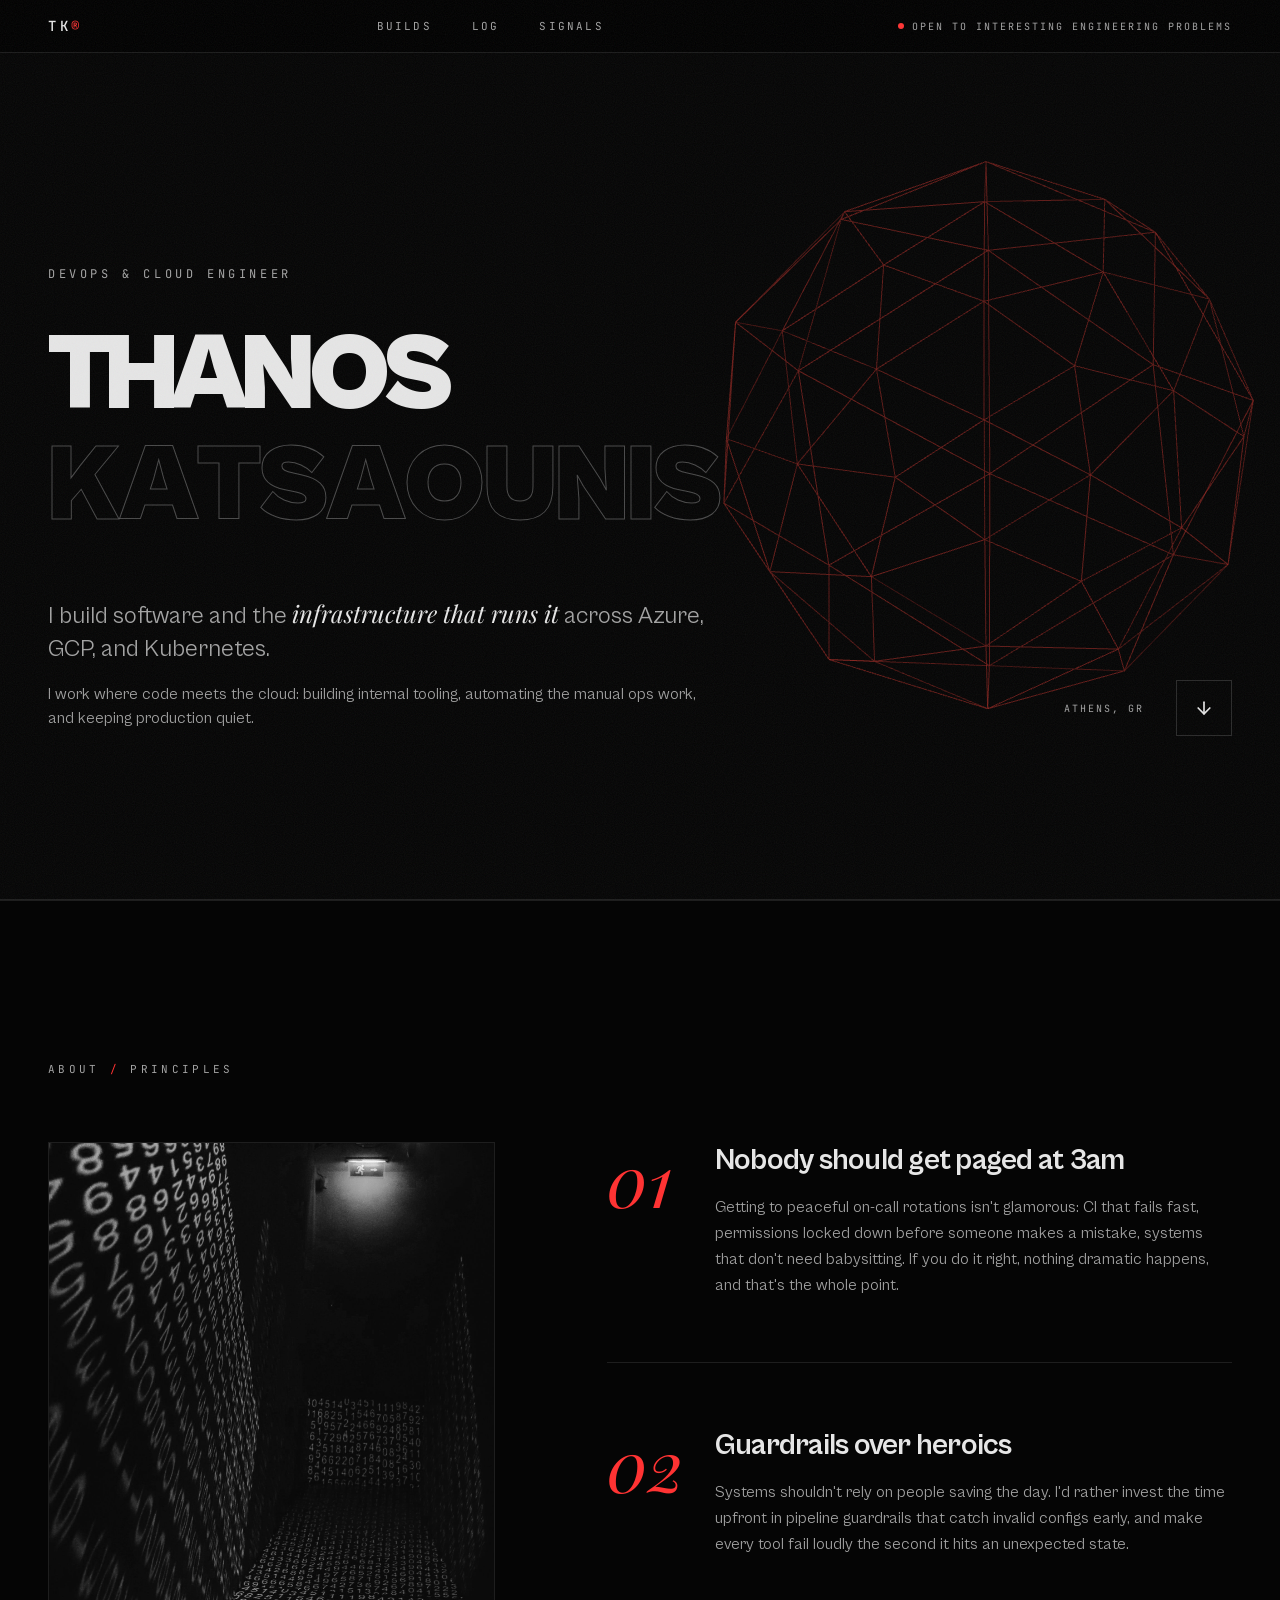
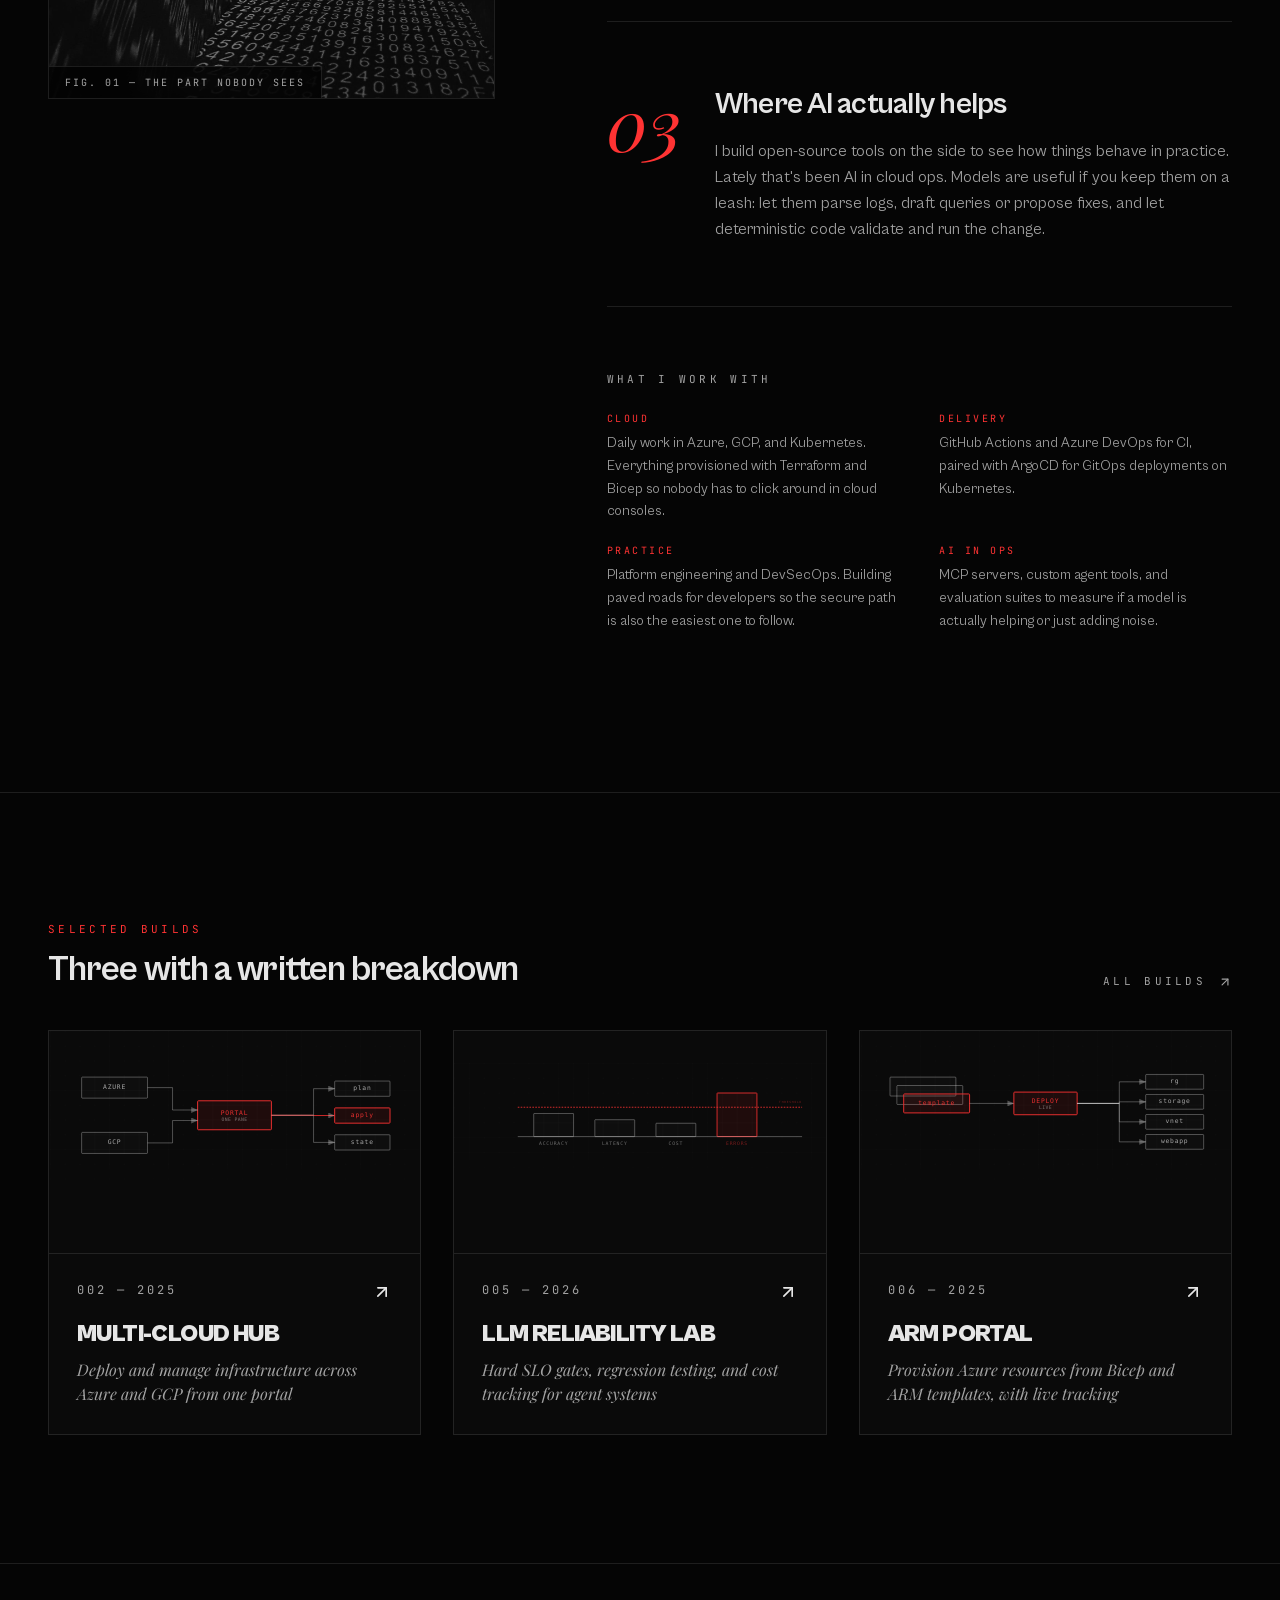
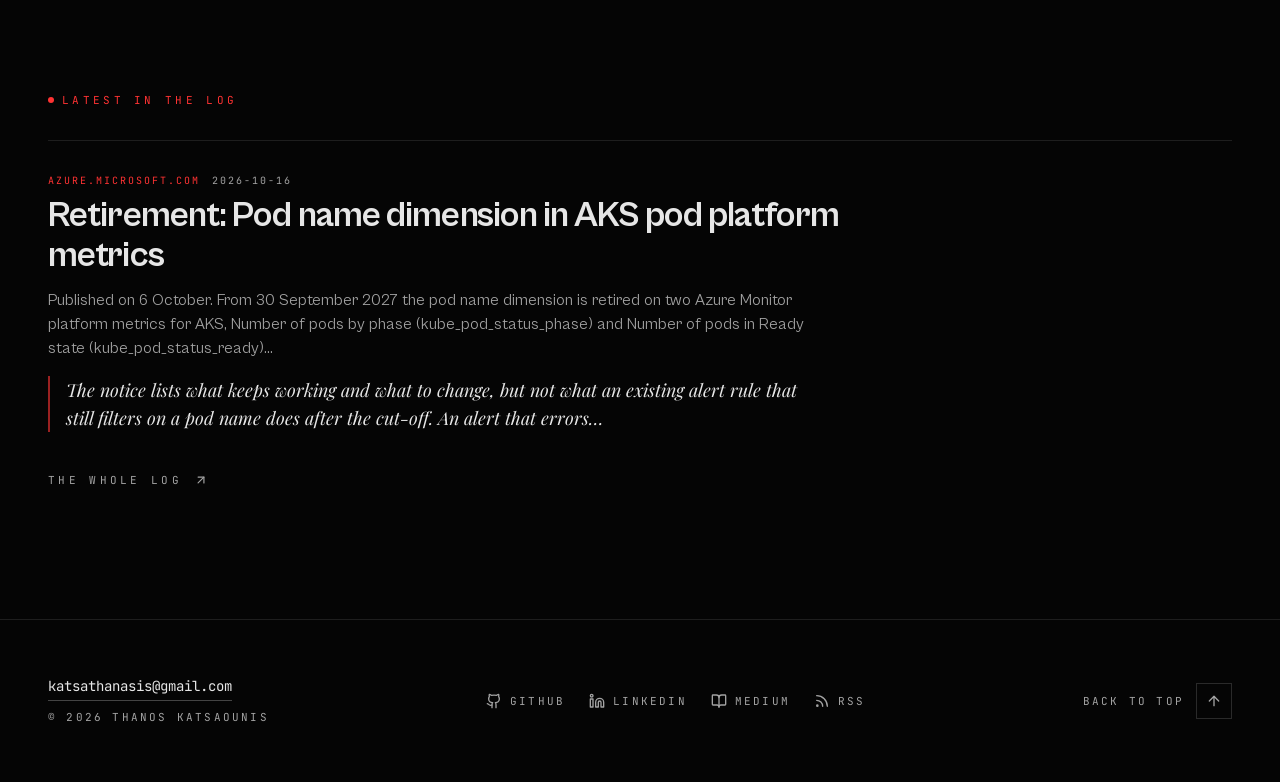
==== commit 3780fb5b: "deploy 2026-10-16T13:12Z" ====
--- a/index.html
+++ b/index.html
@@ -101,8 +101,8 @@
     -->
     <link rel="preload" href="/fonts/cabinet-grotesk-400.woff2" as="font" type="font/woff2" crossorigin />
     <link rel="preload" href="/fonts/cabinet-grotesk-900.woff2" as="font" type="font/woff2" crossorigin />
-    <script type="module" crossorigin src="/assets/index-D2D1SAEo.js"></script>
-    <link rel="stylesheet" crossorigin href="/assets/index-DpbGpSbi.css">
+    <script type="module" crossorigin src="/assets/index-C1zmiUsk.js"></script>
+    <link rel="stylesheet" crossorigin href="/assets/index-BfvsIiV2.css">
   </head>
   <body>
     <noscript>You need to enable JavaScript to run this app.</noscript>
--- a/assets/index-BfvsIiV2.css
+++ b/assets/index-BfvsIiV2.css
@@ -0,0 +1 @@
+@font-face{font-family:Playfair Display;font-style:italic;font-display:swap;font-weight:400;src:url(/assets/playfair-display-cyrillic-400-italic-drKdN10-.woff2) format("woff2"),url(/assets/playfair-display-cyrillic-400-italic-24vVh5t9.woff) format("woff");unicode-range:U+0301,U+0400-045F,U+0490-0491,U+04B0-04B1,U+2116}@font-face{font-family:Playfair Display;font-style:italic;font-display:swap;font-weight:400;src:url(/assets/playfair-display-vietnamese-400-italic-CD15TOr5.woff2) format("woff2"),url(/assets/playfair-display-vietnamese-400-italic-Cpv4sfwY.woff) format("woff");unicode-range:U+0102-0103,U+0110-0111,U+0128-0129,U+0168-0169,U+01A0-01A1,U+01AF-01B0,U+0300-0301,U+0303-0304,U+0308-0309,U+0323,U+0329,U+1EA0-1EF9,U+20AB}@font-face{font-family:Playfair Display;font-style:italic;font-display:swap;font-weight:400;src:url(/assets/playfair-display-latin-ext-400-italic-zVOgzDMq.woff2) format("woff2"),url(/assets/playfair-display-latin-ext-400-italic-CZOjvne0.woff) format("woff");unicode-range:U+0100-02BA,U+02BD-02C5,U+02C7-02CC,U+02CE-02D7,U+02DD-02FF,U+0304,U+0308,U+0329,U+1D00-1DBF,U+1E00-1E9F,U+1EF2-1EFF,U+2020,U+20A0-20AB,U+20AD-20C0,U+2113,U+2C60-2C7F,U+A720-A7FF}@font-face{font-family:Playfair Display;font-style:italic;font-display:swap;font-weight:400;src:url(/assets/playfair-display-latin-400-italic-LeeEXsx5.woff2) format("woff2"),url(/assets/playfair-display-latin-400-italic-hIeePEuE.woff) format("woff");unicode-range:U+0000-00FF,U+0131,U+0152-0153,U+02BB-02BC,U+02C6,U+02DA,U+02DC,U+0304,U+0308,U+0329,U+2000-206F,U+20AC,U+2122,U+2191,U+2193,U+2212,U+2215,U+FEFF,U+FFFD}@font-face{font-family:Playfair Display;font-style:italic;font-display:swap;font-weight:600;src:url(/assets/playfair-display-cyrillic-600-italic-DsJAm2wE.woff2) format("woff2"),url(/assets/playfair-display-cyrillic-600-italic-D0MPwuIc.woff) format("woff");unicode-range:U+0301,U+0400-045F,U+0490-0491,U+04B0-04B1,U+2116}@font-face{font-family:Playfair Display;font-style:italic;font-display:swap;font-weight:600;src:url(/assets/playfair-display-vietnamese-600-italic-CM5tQ_QU.woff2) format("woff2"),url(/assets/playfair-display-vietnamese-600-italic-DzX7eaGQ.woff) format("woff");unicode-range:U+0102-0103,U+0110-0111,U+0128-0129,U+0168-0169,U+01A0-01A1,U+01AF-01B0,U+0300-0301,U+0303-0304,U+0308-0309,U+0323,U+0329,U+1EA0-1EF9,U+20AB}@font-face{font-family:Playfair Display;font-style:italic;font-display:swap;font-weight:600;src:url(/assets/playfair-display-latin-ext-600-italic-Bg2sus4m.woff2) format("woff2"),url(/assets/playfair-display-latin-ext-600-italic-Bkjhfatk.woff) format("woff");unicode-range:U+0100-02BA,U+02BD-02C5,U+02C7-02CC,U+02CE-02D7,U+02DD-02FF,U+0304,U+0308,U+0329,U+1D00-1DBF,U+1E00-1E9F,U+1EF2-1EFF,U+2020,U+20A0-20AB,U+20AD-20C0,U+2113,U+2C60-2C7F,U+A720-A7FF}@font-face{font-family:Playfair Display;font-style:italic;font-display:swap;font-weight:600;src:url(/assets/playfair-display-latin-600-italic-Bvp5b4iR.woff2) format("woff2"),url(/assets/playfair-display-latin-600-italic-BFV_U8S6.woff) format("woff");unicode-range:U+0000-00FF,U+0131,U+0152-0153,U+02BB-02BC,U+02C6,U+02DA,U+02DC,U+0304,U+0308,U+0329,U+2000-206F,U+20AC,U+2122,U+2191,U+2193,U+2212,U+2215,U+FEFF,U+FFFD}@font-face{font-family:JetBrains Mono;font-style:normal;font-display:swap;font-weight:400;src:url([data-uri]) format("woff2"),url([data-uri]) format("woff");unicode-range:U+0460-052F,U+1C80-1C8A,U+20B4,U+2DE0-2DFF,U+A640-A69F,U+FE2E-FE2F}@font-face{font-family:JetBrains Mono;font-style:normal;font-display:swap;font-weight:400;src:url(/assets/jetbrains-mono-cyrillic-400-normal-BEIGL1Tu.woff2) format("woff2"),url(/assets/jetbrains-mono-cyrillic-400-normal-ugxPyKxw.woff) format("woff");unicode-range:U+0301,U+0400-045F,U+0490-0491,U+04B0-04B1,U+2116}@font-face{font-family:JetBrains Mono;font-style:normal;font-display:swap;font-weight:400;src:url(/assets/jetbrains-mono-greek-400-normal-C190GLew.woff2) format("woff2"),url(/assets/jetbrains-mono-greek-400-normal-B9oWc5Lo.woff) format("woff");unicode-range:U+0370-0377,U+037A-037F,U+0384-038A,U+038C,U+038E-03A1,U+03A3-03FF}@font-face{font-family:JetBrains Mono;font-style:normal;font-display:swap;font-weight:400;src:url([data-uri]) format("woff2"),url(/assets/jetbrains-mono-vietnamese-400-normal-CqNFfHCs.woff) format("woff");unicode-range:U+0102-0103,U+0110-0111,U+0128-0129,U+0168-0169,U+01A0-01A1,U+01AF-01B0,U+0300-0301,U+0303-0304,U+0308-0309,U+0323,U+0329,U+1EA0-1EF9,U+20AB}@font-face{font-family:JetBrains Mono;font-style:normal;font-display:swap;font-weight:400;src:url(/assets/jetbrains-mono-latin-ext-400-normal-Bc8Ftmh3.woff2) format("woff2"),url(/assets/jetbrains-mono-latin-ext-400-normal-fXTG6kC5.woff) format("woff");unicode-range:U+0100-02BA,U+02BD-02C5,U+02C7-02CC,U+02CE-02D7,U+02DD-02FF,U+0304,U+0308,U+0329,U+1D00-1DBF,U+1E00-1E9F,U+1EF2-1EFF,U+2020,U+20A0-20AB,U+20AD-20C0,U+2113,U+2C60-2C7F,U+A720-A7FF}@font-face{font-family:JetBrains Mono;font-style:normal;font-display:swap;font-weight:400;src:url(/assets/jetbrains-mono-latin-400-normal-V6pRDFza.woff2) format("woff2"),url(/assets/jetbrains-mono-latin-400-normal-6-qcROiO.woff) format("woff");unicode-range:U+0000-00FF,U+0131,U+0152-0153,U+02BB-02BC,U+02C6,U+02DA,U+02DC,U+0304,U+0308,U+0329,U+2000-206F,U+20AC,U+2122,U+2191,U+2193,U+2212,U+2215,U+FEFF,U+FFFD}@font-face{font-family:JetBrains Mono;font-style:normal;font-display:swap;font-weight:500;src:url([data-uri]) format("woff2"),url([data-uri]) format("woff");unicode-range:U+0460-052F,U+1C80-1C8A,U+20B4,U+2DE0-2DFF,U+A640-A69F,U+FE2E-FE2F}@font-face{font-family:JetBrains Mono;font-style:normal;font-display:swap;font-weight:500;src:url(/assets/jetbrains-mono-cyrillic-500-normal-DmUKJPL_.woff2) format("woff2"),url(/assets/jetbrains-mono-cyrillic-500-normal-DJqRU3vO.woff) format("woff");unicode-range:U+0301,U+0400-045F,U+0490-0491,U+04B0-04B1,U+2116}@font-face{font-family:JetBrains Mono;font-style:normal;font-display:swap;font-weight:500;src:url(/assets/jetbrains-mono-greek-500-normal-JpySY46c.woff2) format("woff2"),url(/assets/jetbrains-mono-greek-500-normal-D7SFKleX.woff) format("woff");unicode-range:U+0370-0377,U+037A-037F,U+0384-038A,U+038C,U+038E-03A1,U+03A3-03FF}@font-face{font-family:JetBrains Mono;font-style:normal;font-display:swap;font-weight:500;src:url([data-uri]) format("woff2"),url(/assets/jetbrains-mono-vietnamese-500-normal-DNRqzVM1.woff) format("woff");unicode-range:U+0102-0103,U+0110-0111,U+0128-0129,U+0168-0169,U+01A0-01A1,U+01AF-01B0,U+0300-0301,U+0303-0304,U+0308-0309,U+0323,U+0329,U+1EA0-1EF9,U+20AB}@font-face{font-family:JetBrains Mono;font-style:normal;font-display:swap;font-weight:500;src:url(/assets/jetbrains-mono-latin-ext-500-normal-Cut-4mMH.woff2) format("woff2"),url(/assets/jetbrains-mono-latin-ext-500-normal-ckzbgY84.woff) format("woff");unicode-range:U+0100-02BA,U+02BD-02C5,U+02C7-02CC,U+02CE-02D7,U+02DD-02FF,U+0304,U+0308,U+0329,U+1D00-1DBF,U+1E00-1E9F,U+1EF2-1EFF,U+2020,U+20A0-20AB,U+20AD-20C0,U+2113,U+2C60-2C7F,U+A720-A7FF}@font-face{font-family:JetBrains Mono;font-style:normal;font-display:swap;font-weight:500;src:url(/assets/jetbrains-mono-latin-500-normal-BWZEU5yA.woff2) format("woff2"),url(/assets/jetbrains-mono-latin-500-normal-CJOVTJB7.woff) format("woff");unicode-range:U+0000-00FF,U+0131,U+0152-0153,U+02BB-02BC,U+02C6,U+02DA,U+02DC,U+0304,U+0308,U+0329,U+2000-206F,U+20AC,U+2122,U+2191,U+2193,U+2212,U+2215,U+FEFF,U+FFFD}@font-face{font-family:Cabinet Grotesk;src:url(/fonts/cabinet-grotesk-400.woff2) format("woff2");font-weight:400;font-display:swap;font-style:normal}@font-face{font-family:Cabinet Grotesk;src:url(/fonts/cabinet-grotesk-500.woff2) format("woff2");font-weight:500;font-display:swap;font-style:normal}@font-face{font-family:Cabinet Grotesk;src:url(/fonts/cabinet-grotesk-700.woff2) format("woff2");font-weight:700;font-display:swap;font-style:normal}@font-face{font-family:Cabinet Grotesk;src:url(/fonts/cabinet-grotesk-900.woff2) format("woff2");font-weight:900;font-display:swap;font-style:normal}*,:before,:after{--tw-border-spacing-x: 0;--tw-border-spacing-y: 0;--tw-translate-x: 0;--tw-translate-y: 0;--tw-rotate: 0;--tw-skew-x: 0;--tw-skew-y: 0;--tw-scale-x: 1;--tw-scale-y: 1;--tw-pan-x: ;--tw-pan-y: ;--tw-pinch-zoom: ;--tw-scroll-snap-strictness: proximity;--tw-gradient-from-position: ;--tw-gradient-via-position: ;--tw-gradient-to-position: ;--tw-ordinal: ;--tw-slashed-zero: ;--tw-numeric-figure: ;--tw-numeric-spacing: ;--tw-numeric-fraction: ;--tw-ring-inset: ;--tw-ring-offset-width: 0px;--tw-ring-offset-color: #fff;--tw-ring-color: rgb(59 130 246 / .5);--tw-ring-offset-shadow: 0 0 #0000;--tw-ring-shadow: 0 0 #0000;--tw-shadow: 0 0 #0000;--tw-shadow-colored: 0 0 #0000;--tw-blur: ;--tw-brightness: ;--tw-contrast: ;--tw-grayscale: ;--tw-hue-rotate: ;--tw-invert: ;--tw-saturate: ;--tw-sepia: ;--tw-drop-shadow: ;--tw-backdrop-blur: ;--tw-backdrop-brightness: ;--tw-backdrop-contrast: ;--tw-backdrop-grayscale: ;--tw-backdrop-hue-rotate: ;--tw-backdrop-invert: ;--tw-backdrop-opacity: ;--tw-backdrop-saturate: ;--tw-backdrop-sepia: ;--tw-contain-size: ;--tw-contain-layout: ;--tw-contain-paint: ;--tw-contain-style: }::backdrop{--tw-border-spacing-x: 0;--tw-border-spacing-y: 0;--tw-translate-x: 0;--tw-translate-y: 0;--tw-rotate: 0;--tw-skew-x: 0;--tw-skew-y: 0;--tw-scale-x: 1;--tw-scale-y: 1;--tw-pan-x: ;--tw-pan-y: ;--tw-pinch-zoom: ;--tw-scroll-snap-strictness: proximity;--tw-gradient-from-position: ;--tw-gradient-via-position: ;--tw-gradient-to-position: ;--tw-ordinal: ;--tw-slashed-zero: ;--tw-numeric-figure: ;--tw-numeric-spacing: ;--tw-numeric-fraction: ;--tw-ring-inset: ;--tw-ring-offset-width: 0px;--tw-ring-offset-color: #fff;--tw-ring-color: rgb(59 130 246 / .5);--tw-ring-offset-shadow: 0 0 #0000;--tw-ring-shadow: 0 0 #0000;--tw-shadow: 0 0 #0000;--tw-shadow-colored: 0 0 #0000;--tw-blur: ;--tw-brightness: ;--tw-contrast: ;--tw-grayscale: ;--tw-hue-rotate: ;--tw-invert: ;--tw-saturate: ;--tw-sepia: ;--tw-drop-shadow: ;--tw-backdrop-blur: ;--tw-backdrop-brightness: ;--tw-backdrop-contrast: ;--tw-backdrop-grayscale: ;--tw-backdrop-hue-rotate: ;--tw-backdrop-invert: ;--tw-backdrop-opacity: ;--tw-backdrop-saturate: ;--tw-backdrop-sepia: ;--tw-contain-size: ;--tw-contain-layout: ;--tw-contain-paint: ;--tw-contain-style: }*,:before,:after{box-sizing:border-box;border-width:0;border-style:solid;border-color:#e5e7eb}:before,:after{--tw-content: ""}html,:host{line-height:1.5;-webkit-text-size-adjust:100%;-moz-tab-size:4;-o-tab-size:4;tab-size:4;font-family:Cabinet Grotesk,sans-serif;font-feature-settings:normal;font-variation-settings:normal;-webkit-tap-highlight-color:transparent}body{margin:0;line-height:inherit}hr{height:0;color:inherit;border-top-width:1px}abbr:where([title]){-webkit-text-decoration:underline dotted;text-decoration:underline dotted}h1,h2,h3,h4,h5,h6{font-size:inherit;font-weight:inherit}a{color:inherit;text-decoration:inherit}b,strong{font-weight:bolder}code,kbd,samp,pre{font-family:JetBrains Mono,monospace;font-feature-settings:normal;font-variation-settings:normal;font-size:1em}small{font-size:80%}sub,sup{font-size:75%;line-height:0;position:relative;vertical-align:baseline}sub{bottom:-.25em}sup{top:-.5em}table{text-indent:0;border-color:inherit;border-collapse:collapse}button,input,optgroup,select,textarea{font-family:inherit;font-feature-settings:inherit;font-variation-settings:inherit;font-size:100%;font-weight:inherit;line-height:inherit;letter-spacing:inherit;color:inherit;margin:0;padding:0}button,select{text-transform:none}button,input:where([type=button]),input:where([type=reset]),input:where([type=submit]){-webkit-appearance:button;background-color:transparent;background-image:none}:-moz-focusring{outline:auto}:-moz-ui-invalid{box-shadow:none}progress{vertical-align:baseline}::-webkit-inner-spin-button,::-webkit-outer-spin-button{height:auto}[type=search]{-webkit-appearance:textfield;outline-offset:-2px}::-webkit-search-decoration{-webkit-appearance:none}::-webkit-file-upload-button{-webkit-appearance:button;font:inherit}summary{display:list-item}blockquote,dl,dd,h1,h2,h3,h4,h5,h6,hr,figure,p,pre{margin:0}fieldset{margin:0;padding:0}legend{padding:0}ol,ul,menu{list-style:none;margin:0;padding:0}dialog{padding:0}textarea{resize:vertical}input::-moz-placeholder,textarea::-moz-placeholder{opacity:1;color:#9ca3af}input::placeholder,textarea::placeholder{opacity:1;color:#9ca3af}button,[role=button]{cursor:pointer}:disabled{cursor:default}img,svg,video,canvas,audio,iframe,embed,object{display:block;vertical-align:middle}img,video{max-width:100%;height:auto}[hidden]:where(:not([hidden=until-found])){display:none}:root{--background: 0 0% 2%;--foreground: 0 0% 90%;--card: 0 0% 4%;--card-foreground: 0 0% 90%;--popover: 0 0% 4%;--popover-foreground: 0 0% 90%;--primary: 0 0% 90%;--primary-foreground: 0 0% 3%;--secondary: 0 0% 8%;--secondary-foreground: 0 0% 90%;--muted: 0 0% 8%;--muted-foreground: 0 0% 64%;--accent: 0 100% 60%;--accent-foreground: 0 0% 90%;--destructive: 0 100% 60%;--destructive-foreground: 0 0% 90%;--border: 0 0% 100% / .1;--input: 0 0% 15%;--ring: 0 100% 60%;--chart-1: 220 70% 50%;--chart-2: 160 60% 45%;--chart-3: 30 80% 55%;--chart-4: 280 65% 60%;--chart-5: 340 75% 55%;--radius: .25rem}*{border-color:hsl(var(--border))}html{background-color:#050505}body{--tw-bg-opacity: 1;background-color:rgb(5 5 5 / var(--tw-bg-opacity, 1));font-family:Cabinet Grotesk,sans-serif;--tw-text-opacity: 1;color:rgb(230 230 230 / var(--tw-text-opacity, 1));-webkit-font-smoothing:antialiased;-moz-osx-font-smoothing:grayscale;overflow-x:hidden}::-moz-selection{background-color:#f33;color:#050505}::selection{background-color:#f33;color:#050505}::-webkit-scrollbar{width:10px}::-webkit-scrollbar-track{background:#050505}::-webkit-scrollbar-thumb{background:#262626;border:2px solid #050505}::-webkit-scrollbar-thumb:hover{background:#f33}.container{width:100%}@media(min-width:640px){.container{max-width:640px}}@media(min-width:768px){.container{max-width:768px}}@media(min-width:1024px){.container{max-width:1024px}}@media(min-width:1280px){.container{max-width:1280px}}@media(min-width:1536px){.container{max-width:1536px}}.sr-only{position:absolute;width:1px;height:1px;padding:0;margin:-1px;overflow:hidden;clip:rect(0,0,0,0);white-space:nowrap;border-width:0}.pointer-events-none{pointer-events:none}.visible{visibility:visible}.invisible{visibility:hidden}.static{position:static}.fixed{position:fixed}.absolute{position:absolute}.relative{position:relative}.sticky{position:sticky}.inset-0{top:0;right:0;bottom:0;left:0}.-bottom-1{bottom:-.25rem}.bottom-0{bottom:0}.left-0{left:0}.right-0{right:0}.right-\[-10\%\]{right:-10%}.top-0{top:0}.top-1\/2{top:50%}.top-\[53px\]{top:53px}.z-10{z-index:10}.z-20{z-index:20}.z-30{z-index:30}.z-\[70\]{z-index:70}.z-\[80\]{z-index:80}.mx-auto{margin-left:auto;margin-right:auto}.my-10{margin-top:2.5rem;margin-bottom:2.5rem}.mb-4{margin-bottom:1rem}.mr-2{margin-right:.5rem}.mt-1{margin-top:.25rem}.mt-1\.5{margin-top:.375rem}.mt-10{margin-top:2.5rem}.mt-12{margin-top:3rem}.mt-16{margin-top:4rem}.mt-2{margin-top:.5rem}.mt-20{margin-top:5rem}.mt-3{margin-top:.75rem}.mt-4{margin-top:1rem}.mt-6{margin-top:1.5rem}.mt-8{margin-top:2rem}.block{display:block}.inline-block{display:inline-block}.flex{display:flex}.inline-flex{display:inline-flex}.table{display:table}.grid{display:grid}.contents{display:contents}.hidden{display:none}.aspect-\[4\/5\]{aspect-ratio:4/5}.aspect-\[5\/3\]{aspect-ratio:5/3}.h-1\.5{height:.375rem}.h-10{height:2.5rem}.h-14{height:3.5rem}.h-3{height:.75rem}.h-3\.5{height:.875rem}.h-4{height:1rem}.h-5{height:1.25rem}.h-6{height:1.5rem}.h-8{height:2rem}.h-9{height:2.25rem}.h-\[70vh\]{height:70vh}.h-full{height:100%}.h-px{height:1px}.min-h-\[200px\]{min-height:200px}.min-h-\[280px\]{min-height:280px}.min-h-\[60px\]{min-height:60px}.min-h-screen{min-height:100vh}.w-0{width:0px}.w-1\.5{width:.375rem}.w-14{width:3.5rem}.w-3{width:.75rem}.w-3\.5{width:.875rem}.w-32{width:8rem}.w-4{width:1rem}.w-5{width:1.25rem}.w-6{width:1.5rem}.w-8{width:2rem}.w-9{width:2.25rem}.w-\[70vw\]{width:70vw}.w-fit{width:-moz-fit-content;width:fit-content}.w-full{width:100%}.w-px{width:1px}.max-w-3xl{max-width:48rem}.max-w-4xl{max-width:56rem}.max-w-\[1600px\]{max-width:1600px}.max-w-md{max-width:28rem}.max-w-sm{max-width:24rem}.max-w-xl{max-width:36rem}.flex-1{flex:1 1 0%}.shrink-0{flex-shrink:0}.grow{flex-grow:1}.origin-left{transform-origin:left}.-translate-y-1\/2{--tw-translate-y: -50%;transform:translate(var(--tw-translate-x),var(--tw-translate-y)) rotate(var(--tw-rotate)) skew(var(--tw-skew-x)) skewY(var(--tw-skew-y)) scaleX(var(--tw-scale-x)) scaleY(var(--tw-scale-y))}.transform{transform:translate(var(--tw-translate-x),var(--tw-translate-y)) rotate(var(--tw-rotate)) skew(var(--tw-skew-x)) skewY(var(--tw-skew-y)) scaleX(var(--tw-scale-x)) scaleY(var(--tw-scale-y))}@keyframes pulse{50%{opacity:.5}}.animate-pulse{animation:pulse 2s cubic-bezier(.4,0,.6,1) infinite}@keyframes pulse-dot{0%,to{opacity:1}50%{opacity:.25}}.animate-pulse-dot{animation:pulse-dot 2s ease-in-out infinite}@keyframes spin{to{transform:rotate(360deg)}}.animate-spin{animation:spin 1s linear infinite}.grid-cols-2{grid-template-columns:repeat(2,minmax(0,1fr))}.grid-cols-\[auto_1fr_auto\]{grid-template-columns:auto 1fr auto}.flex-col{flex-direction:column}.flex-wrap{flex-wrap:wrap}.items-start{align-items:flex-start}.items-end{align-items:flex-end}.items-center{align-items:center}.items-baseline{align-items:baseline}.justify-center{justify-content:center}.justify-between{justify-content:space-between}.gap-1{gap:.25rem}.gap-1\.5{gap:.375rem}.gap-10{gap:2.5rem}.gap-12{gap:3rem}.gap-2{gap:.5rem}.gap-3{gap:.75rem}.gap-4{gap:1rem}.gap-5{gap:1.25rem}.gap-6{gap:1.5rem}.gap-8{gap:2rem}.gap-x-10{-moz-column-gap:2.5rem;column-gap:2.5rem}.gap-x-3{-moz-column-gap:.75rem;column-gap:.75rem}.gap-x-4{-moz-column-gap:1rem;column-gap:1rem}.gap-x-6{-moz-column-gap:1.5rem;column-gap:1.5rem}.gap-y-1{row-gap:.25rem}.gap-y-3{row-gap:.75rem}.gap-y-5{row-gap:1.25rem}.space-y-12>:not([hidden])~:not([hidden]){--tw-space-y-reverse: 0;margin-top:calc(3rem * calc(1 - var(--tw-space-y-reverse)));margin-bottom:calc(3rem * var(--tw-space-y-reverse))}.space-y-4>:not([hidden])~:not([hidden]){--tw-space-y-reverse: 0;margin-top:calc(1rem * calc(1 - var(--tw-space-y-reverse)));margin-bottom:calc(1rem * var(--tw-space-y-reverse))}.overflow-hidden{overflow:hidden}.overflow-y-auto{overflow-y:auto}.whitespace-nowrap{white-space:nowrap}.rounded-full{border-radius:9999px}.rounded-md{border-radius:calc(var(--radius) - 2px)}.border{border-width:1px}.border-b{border-bottom-width:1px}.border-l-2{border-left-width:2px}.border-r{border-right-width:1px}.border-t{border-top-width:1px}.border-black\/30{border-color:#0000004d}.border-black\/40{border-color:#0006}.border-ember{--tw-border-opacity: 1;border-color:rgb(255 51 51 / var(--tw-border-opacity, 1))}.border-ember\/50{border-color:#ff333380}.border-ember\/60{border-color:#f339}.border-input{border-color:hsl(var(--input))}.border-white\/10{border-color:#ffffff1a}.border-white\/15{border-color:#ffffff26}.border-white\/20{border-color:#fff3}.border-white\/25{border-color:#ffffff40}.bg-black\/10{background-color:#0000001a}.bg-black\/40{background-color:#0006}.bg-black\/70{background-color:#000000b3}.bg-card{background-color:hsl(var(--card))}.bg-destructive{background-color:hsl(var(--destructive))}.bg-ember{--tw-bg-opacity: 1;background-color:rgb(255 51 51 / var(--tw-bg-opacity, 1))}.bg-ember\/10{background-color:#ff33331a}.bg-ember\/15{background-color:#ff333326}.bg-primary{background-color:hsl(var(--primary))}.bg-secondary{background-color:hsl(var(--secondary))}.bg-transparent{background-color:transparent}.bg-void{--tw-bg-opacity: 1;background-color:rgb(5 5 5 / var(--tw-bg-opacity, 1))}.bg-void\/95{background-color:#050505f2}.bg-white{--tw-bg-opacity: 1;background-color:rgb(255 255 255 / var(--tw-bg-opacity, 1))}.bg-white\/10{background-color:#ffffff1a}.bg-white\/15{background-color:#ffffff26}.bg-white\/5{background-color:#ffffff0d}.bg-white\/\[0\.02\]{background-color:#ffffff05}.bg-white\/\[0\.03\]{background-color:#ffffff08}.bg-gradient-to-t{background-image:linear-gradient(to top,var(--tw-gradient-stops))}.from-black\/95{--tw-gradient-from: rgb(0 0 0 / .95) var(--tw-gradient-from-position);--tw-gradient-to: rgb(0 0 0 / 0) var(--tw-gradient-to-position);--tw-gradient-stops: var(--tw-gradient-from), var(--tw-gradient-to)}.via-black\/15{--tw-gradient-to: rgb(0 0 0 / 0) var(--tw-gradient-to-position);--tw-gradient-stops: var(--tw-gradient-from), rgb(0 0 0 / .15) var(--tw-gradient-via-position), var(--tw-gradient-to)}.to-transparent{--tw-gradient-to: transparent var(--tw-gradient-to-position)}.object-contain{-o-object-fit:contain;object-fit:contain}.object-cover{-o-object-fit:cover;object-fit:cover}.p-5{padding:1.25rem}.p-6{padding:1.5rem}.p-8{padding:2rem}.px-2{padding-left:.5rem;padding-right:.5rem}.px-2\.5{padding-left:.625rem;padding-right:.625rem}.px-3{padding-left:.75rem;padding-right:.75rem}.px-4{padding-left:1rem;padding-right:1rem}.px-5{padding-left:1.25rem;padding-right:1.25rem}.px-6{padding-left:1.5rem;padding-right:1.5rem}.px-8{padding-left:2rem;padding-right:2rem}.py-0\.5{padding-top:.125rem;padding-bottom:.125rem}.py-1{padding-top:.25rem;padding-bottom:.25rem}.py-12{padding-top:3rem;padding-bottom:3rem}.py-14{padding-top:3.5rem;padding-bottom:3.5rem}.py-16{padding-top:4rem;padding-bottom:4rem}.py-2{padding-top:.5rem;padding-bottom:.5rem}.py-2\.5{padding-top:.625rem;padding-bottom:.625rem}.py-3{padding-top:.75rem;padding-bottom:.75rem}.py-4{padding-top:1rem;padding-bottom:1rem}.py-5{padding-top:1.25rem;padding-bottom:1.25rem}.py-7{padding-top:1.75rem;padding-bottom:1.75rem}.py-\[0\.5\%\]{padding-top:.5%;padding-bottom:.5%}.pb-1{padding-bottom:.25rem}.pb-10{padding-bottom:2.5rem}.pb-24{padding-bottom:6rem}.pb-28{padding-bottom:7rem}.pl-4{padding-left:1rem}.pt-10{padding-top:2.5rem}.pt-12{padding-top:3rem}.pt-24{padding-top:6rem}.pt-32{padding-top:8rem}.pt-8{padding-top:2rem}.font-mono{font-family:JetBrains Mono,monospace}.font-sans{font-family:Cabinet Grotesk,sans-serif}.font-serif{font-family:Playfair Display,serif}.text-2xl{font-size:1.5rem;line-height:2rem}.text-3xl{font-size:1.875rem;line-height:2.25rem}.text-4xl{font-size:2.25rem;line-height:2.5rem}.text-6xl{font-size:3.75rem;line-height:1}.text-\[10px\]{font-size:10px}.text-\[11px\]{font-size:11px}.text-\[9px\]{font-size:9px}.text-\[clamp\(2\.4rem\,8\.5vw\,7\.5rem\)\]{font-size:clamp(2.4rem,8.5vw,7.5rem)}.text-base{font-size:1rem;line-height:1.5rem}.text-lg{font-size:1.125rem;line-height:1.75rem}.text-sm{font-size:.875rem;line-height:1.25rem}.text-xl{font-size:1.25rem;line-height:1.75rem}.text-xs{font-size:.75rem;line-height:1rem}.font-black{font-weight:900}.font-bold{font-weight:700}.font-medium{font-weight:500}.font-normal{font-weight:400}.uppercase{text-transform:uppercase}.italic{font-style:italic}.leading-\[0\.92\]{line-height:.92}.leading-relaxed{line-height:1.625}.leading-snug{line-height:1.375}.leading-tight{line-height:1.25}.tracking-\[0\.15em\]{letter-spacing:.15em}.tracking-\[0\.18em\]{letter-spacing:.18em}.tracking-\[0\.25em\]{letter-spacing:.25em}.tracking-\[0\.2em\]{letter-spacing:.2em}.tracking-\[0\.3em\]{letter-spacing:.3em}.tracking-tight{letter-spacing:-.025em}.tracking-tighter{letter-spacing:-.05em}.tracking-widest{letter-spacing:.1em}.text-black{--tw-text-opacity: 1;color:rgb(0 0 0 / var(--tw-text-opacity, 1))}.text-black\/70{color:#000000b3}.text-black\/80{color:#000c}.text-destructive-foreground{color:hsl(var(--destructive-foreground))}.text-ember{--tw-text-opacity: 1;color:rgb(255 51 51 / var(--tw-text-opacity, 1))}.text-ember\/80{color:#f33c}.text-ink{--tw-text-opacity: 1;color:rgb(230 230 230 / var(--tw-text-opacity, 1))}.text-ink\/70{color:#e6e6e6b3}.text-ink\/80{color:#e6e6e6cc}.text-ink\/90{color:#e6e6e6e6}.text-mute{--tw-text-opacity: 1;color:rgb(163 163 163 / var(--tw-text-opacity, 1))}.text-primary{color:hsl(var(--primary))}.text-primary-foreground{color:hsl(var(--primary-foreground))}.text-secondary-foreground{color:hsl(var(--secondary-foreground))}.text-zinc-300{--tw-text-opacity: 1;color:rgb(212 212 216 / var(--tw-text-opacity, 1))}.underline{text-decoration-line:underline}.overline{text-decoration-line:overline}.underline-offset-4{text-underline-offset:4px}.opacity-0{opacity:0}.opacity-30{opacity:.3}.opacity-90{opacity:.9}.shadow{--tw-shadow: 0 1px 3px 0 rgb(0 0 0 / .1), 0 1px 2px -1px rgb(0 0 0 / .1);--tw-shadow-colored: 0 1px 3px 0 var(--tw-shadow-color), 0 1px 2px -1px var(--tw-shadow-color);box-shadow:var(--tw-ring-offset-shadow, 0 0 #0000),var(--tw-ring-shadow, 0 0 #0000),var(--tw-shadow)}.shadow-sm{--tw-shadow: 0 1px 2px 0 rgb(0 0 0 / .05);--tw-shadow-colored: 0 1px 2px 0 var(--tw-shadow-color);box-shadow:var(--tw-ring-offset-shadow, 0 0 #0000),var(--tw-ring-shadow, 0 0 #0000),var(--tw-shadow)}.outline{outline-style:solid}.grayscale{--tw-grayscale: grayscale(100%);filter:var(--tw-blur) var(--tw-brightness) var(--tw-contrast) var(--tw-grayscale) var(--tw-hue-rotate) var(--tw-invert) var(--tw-saturate) var(--tw-sepia) var(--tw-drop-shadow)}.filter{filter:var(--tw-blur) var(--tw-brightness) var(--tw-contrast) var(--tw-grayscale) var(--tw-hue-rotate) var(--tw-invert) var(--tw-saturate) var(--tw-sepia) var(--tw-drop-shadow)}.backdrop-blur-md{--tw-backdrop-blur: blur(12px);-webkit-backdrop-filter:var(--tw-backdrop-blur) var(--tw-backdrop-brightness) var(--tw-backdrop-contrast) var(--tw-backdrop-grayscale) var(--tw-backdrop-hue-rotate) var(--tw-backdrop-invert) var(--tw-backdrop-opacity) var(--tw-backdrop-saturate) var(--tw-backdrop-sepia);backdrop-filter:var(--tw-backdrop-blur) var(--tw-backdrop-brightness) var(--tw-backdrop-contrast) var(--tw-backdrop-grayscale) var(--tw-backdrop-hue-rotate) var(--tw-backdrop-invert) var(--tw-backdrop-opacity) var(--tw-backdrop-saturate) var(--tw-backdrop-sepia)}.backdrop-blur-xl{--tw-backdrop-blur: blur(24px);-webkit-backdrop-filter:var(--tw-backdrop-blur) var(--tw-backdrop-brightness) var(--tw-backdrop-contrast) var(--tw-backdrop-grayscale) var(--tw-backdrop-hue-rotate) var(--tw-backdrop-invert) var(--tw-backdrop-opacity) var(--tw-backdrop-saturate) var(--tw-backdrop-sepia);backdrop-filter:var(--tw-backdrop-blur) var(--tw-backdrop-brightness) var(--tw-backdrop-contrast) var(--tw-backdrop-grayscale) var(--tw-backdrop-hue-rotate) var(--tw-backdrop-invert) var(--tw-backdrop-opacity) var(--tw-backdrop-saturate) var(--tw-backdrop-sepia)}.transition{transition-property:color,background-color,border-color,text-decoration-color,fill,stroke,opacity,box-shadow,transform,filter,backdrop-filter;transition-timing-function:cubic-bezier(.4,0,.2,1);transition-duration:.15s}.transition-\[transform\,filter\]{transition-property:transform,filter;transition-timing-function:cubic-bezier(.4,0,.2,1);transition-duration:.15s}.transition-\[transform\,opacity\]{transition-property:transform,opacity;transition-timing-function:cubic-bezier(.4,0,.2,1);transition-duration:.15s}.transition-\[width\]{transition-property:width;transition-timing-function:cubic-bezier(.4,0,.2,1);transition-duration:.15s}.transition-all{transition-property:all;transition-timing-function:cubic-bezier(.4,0,.2,1);transition-duration:.15s}.transition-colors{transition-property:color,background-color,border-color,text-decoration-color,fill,stroke;transition-timing-function:cubic-bezier(.4,0,.2,1);transition-duration:.15s}.transition-opacity{transition-property:opacity;transition-timing-function:cubic-bezier(.4,0,.2,1);transition-duration:.15s}.transition-transform{transition-property:transform;transition-timing-function:cubic-bezier(.4,0,.2,1);transition-duration:.15s}.duration-200{transition-duration:.2s}.duration-300{transition-duration:.3s}.duration-500{transition-duration:.5s}.duration-700{transition-duration:.7s}.ease-out{transition-timing-function:cubic-bezier(0,0,.2,1)}@keyframes enter{0%{opacity:var(--tw-enter-opacity, 1);transform:translate3d(var(--tw-enter-translate-x, 0),var(--tw-enter-translate-y, 0),0) scale3d(var(--tw-enter-scale, 1),var(--tw-enter-scale, 1),var(--tw-enter-scale, 1)) rotate(var(--tw-enter-rotate, 0))}}@keyframes exit{to{opacity:var(--tw-exit-opacity, 1);transform:translate3d(var(--tw-exit-translate-x, 0),var(--tw-exit-translate-y, 0),0) scale3d(var(--tw-exit-scale, 1),var(--tw-exit-scale, 1),var(--tw-exit-scale, 1)) rotate(var(--tw-exit-rotate, 0))}}.duration-200{animation-duration:.2s}.duration-300{animation-duration:.3s}.duration-500{animation-duration:.5s}.duration-700{animation-duration:.7s}.ease-out{animation-timing-function:cubic-bezier(0,0,.2,1)}.running{animation-play-state:running}.noise-overlay{position:fixed;top:0;right:0;bottom:0;left:0;z-index:90;pointer-events:none;opacity:.06;background-image:url("data:image/svg+xml,%3Csvg xmlns=%27http://www.w3.org/2000/svg%27 width=%27300%27 height=%27300%27%3E%3Cfilter id=%27n%27%3E%3CfeTurbulence type=%27fractalNoise%27 baseFrequency=%270.9%27 numOctaves=%272%27/%3E%3C/filter%3E%3Crect width=%27100%25%27 height=%27100%25%27 filter=%27url%28%23n%29%27/%3E%3C/svg%3E")}.text-outline{-webkit-text-stroke:1px rgba(250,250,250,.28);color:transparent;letter-spacing:-.02em;font-kerning:none}.lenis.lenis-smooth{scroll-behavior:auto!important}@media(prefers-reduced-motion:reduce){*,*:before,*:after{animation-duration:.01ms!important;animation-iteration-count:1!important;transition-duration:.01ms!important;scroll-behavior:auto!important}}.file\:border-0::file-selector-button{border-width:0px}.file\:bg-transparent::file-selector-button{background-color:transparent}.file\:text-sm::file-selector-button{font-size:.875rem;line-height:1.25rem}.file\:font-medium::file-selector-button{font-weight:500}.file\:text-foreground::file-selector-button{color:hsl(var(--foreground))}.placeholder\:text-muted-foreground::-moz-placeholder{color:hsl(var(--muted-foreground))}.placeholder\:text-muted-foreground::placeholder{color:hsl(var(--muted-foreground))}.first\:mt-16:first-child{margin-top:4rem}.last\:border-b-0:last-child{border-bottom-width:0px}.last\:pb-0:last-child{padding-bottom:0}.hover\:border-ember:hover{--tw-border-opacity: 1;border-color:rgb(255 51 51 / var(--tw-border-opacity, 1))}.hover\:border-white\/20:hover{border-color:#fff3}.hover\:border-white\/30:hover{border-color:#ffffff4d}.hover\:border-white\/40:hover{border-color:#fff6}.hover\:bg-accent:hover{background-color:hsl(var(--accent))}.hover\:bg-black:hover{--tw-bg-opacity: 1;background-color:rgb(0 0 0 / var(--tw-bg-opacity, 1))}.hover\:bg-destructive\/90:hover{background-color:hsl(var(--destructive) / .9)}.hover\:bg-ember:hover{--tw-bg-opacity: 1;background-color:rgb(255 51 51 / var(--tw-bg-opacity, 1))}.hover\:bg-primary\/90:hover{background-color:hsl(var(--primary) / .9)}.hover\:bg-secondary\/80:hover{background-color:hsl(var(--secondary) / .8)}.hover\:bg-white\/90:hover{background-color:#ffffffe6}.hover\:bg-white\/\[0\.03\]:hover{background-color:#ffffff08}.hover\:text-accent-foreground:hover{color:hsl(var(--accent-foreground))}.hover\:text-black:hover{--tw-text-opacity: 1;color:rgb(0 0 0 / var(--tw-text-opacity, 1))}.hover\:text-ember:hover{--tw-text-opacity: 1;color:rgb(255 51 51 / var(--tw-text-opacity, 1))}.hover\:text-ink:hover{--tw-text-opacity: 1;color:rgb(230 230 230 / var(--tw-text-opacity, 1))}.hover\:text-white:hover{--tw-text-opacity: 1;color:rgb(255 255 255 / var(--tw-text-opacity, 1))}.hover\:underline:hover{text-decoration-line:underline}.focus-visible\:outline-none:focus-visible{outline:2px solid transparent;outline-offset:2px}.focus-visible\:ring-1:focus-visible{--tw-ring-offset-shadow: var(--tw-ring-inset) 0 0 0 var(--tw-ring-offset-width) var(--tw-ring-offset-color);--tw-ring-shadow: var(--tw-ring-inset) 0 0 0 calc(1px + var(--tw-ring-offset-width)) var(--tw-ring-color);box-shadow:var(--tw-ring-offset-shadow),var(--tw-ring-shadow),var(--tw-shadow, 0 0 #0000)}.focus-visible\:ring-ring:focus-visible{--tw-ring-color: hsl(var(--ring))}.disabled\:pointer-events-none:disabled{pointer-events:none}.disabled\:cursor-not-allowed:disabled{cursor:not-allowed}.disabled\:opacity-50:disabled{opacity:.5}.group:hover .group-hover\:w-20{width:5rem}.group:hover .group-hover\:w-full{width:100%}.group:hover .group-hover\:-translate-x-0\.5{--tw-translate-x: -.125rem;transform:translate(var(--tw-translate-x),var(--tw-translate-y)) rotate(var(--tw-rotate)) skew(var(--tw-skew-x)) skewY(var(--tw-skew-y)) scaleX(var(--tw-scale-x)) scaleY(var(--tw-scale-y))}.group:hover .group-hover\:-translate-y-0\.5{--tw-translate-y: -.125rem;transform:translate(var(--tw-translate-x),var(--tw-translate-y)) rotate(var(--tw-rotate)) skew(var(--tw-skew-x)) skewY(var(--tw-skew-y)) scaleX(var(--tw-scale-x)) scaleY(var(--tw-scale-y))}.group:hover .group-hover\:-translate-y-1{--tw-translate-y: -.25rem;transform:translate(var(--tw-translate-x),var(--tw-translate-y)) rotate(var(--tw-rotate)) skew(var(--tw-skew-x)) skewY(var(--tw-skew-y)) scaleX(var(--tw-scale-x)) scaleY(var(--tw-scale-y))}.group:hover .group-hover\:translate-x-0\.5{--tw-translate-x: .125rem;transform:translate(var(--tw-translate-x),var(--tw-translate-y)) rotate(var(--tw-rotate)) skew(var(--tw-skew-x)) skewY(var(--tw-skew-y)) scaleX(var(--tw-scale-x)) scaleY(var(--tw-scale-y))}.group:hover .group-hover\:translate-x-1{--tw-translate-x: .25rem;transform:translate(var(--tw-translate-x),var(--tw-translate-y)) rotate(var(--tw-rotate)) skew(var(--tw-skew-x)) skewY(var(--tw-skew-y)) scaleX(var(--tw-scale-x)) scaleY(var(--tw-scale-y))}.group:hover .group-hover\:translate-y-1{--tw-translate-y: .25rem;transform:translate(var(--tw-translate-x),var(--tw-translate-y)) rotate(var(--tw-rotate)) skew(var(--tw-skew-x)) skewY(var(--tw-skew-y)) scaleX(var(--tw-scale-x)) scaleY(var(--tw-scale-y))}.group:hover .group-hover\:scale-110{--tw-scale-x: 1.1;--tw-scale-y: 1.1;transform:translate(var(--tw-translate-x),var(--tw-translate-y)) rotate(var(--tw-rotate)) skew(var(--tw-skew-x)) skewY(var(--tw-skew-y)) scaleX(var(--tw-scale-x)) scaleY(var(--tw-scale-y))}.group:hover .group-hover\:scale-\[1\.03\]{--tw-scale-x: 1.03;--tw-scale-y: 1.03;transform:translate(var(--tw-translate-x),var(--tw-translate-y)) rotate(var(--tw-rotate)) skew(var(--tw-skew-x)) skewY(var(--tw-skew-y)) scaleX(var(--tw-scale-x)) scaleY(var(--tw-scale-y))}.group:hover .group-hover\:border-ember{--tw-border-opacity: 1;border-color:rgb(255 51 51 / var(--tw-border-opacity, 1))}.group:hover .group-hover\:bg-ember{--tw-bg-opacity: 1;background-color:rgb(255 51 51 / var(--tw-bg-opacity, 1))}.group:hover .group-hover\:text-ember{--tw-text-opacity: 1;color:rgb(255 51 51 / var(--tw-text-opacity, 1))}.group:hover .group-hover\:text-ink{--tw-text-opacity: 1;color:rgb(230 230 230 / var(--tw-text-opacity, 1))}.group:hover .group-hover\:text-white{--tw-text-opacity: 1;color:rgb(255 255 255 / var(--tw-text-opacity, 1))}.group:hover .group-hover\:opacity-100{opacity:1}.group:hover .group-hover\:grayscale-0{--tw-grayscale: grayscale(0);filter:var(--tw-blur) var(--tw-brightness) var(--tw-contrast) var(--tw-grayscale) var(--tw-hue-rotate) var(--tw-invert) var(--tw-saturate) var(--tw-sepia) var(--tw-drop-shadow)}.group.toaster .group-\[\.toaster\]\:border-border{border-color:hsl(var(--border))}.group.toast .group-\[\.toast\]\:bg-muted{background-color:hsl(var(--muted))}.group.toast .group-\[\.toast\]\:bg-primary{background-color:hsl(var(--primary))}.group.toaster .group-\[\.toaster\]\:bg-background{background-color:hsl(var(--background))}.group.toast .group-\[\.toast\]\:text-muted-foreground{color:hsl(var(--muted-foreground))}.group.toast .group-\[\.toast\]\:text-primary-foreground{color:hsl(var(--primary-foreground))}.group.toaster .group-\[\.toaster\]\:text-foreground{color:hsl(var(--foreground))}.group.toaster .group-\[\.toaster\]\:shadow-lg{--tw-shadow: 0 10px 15px -3px rgb(0 0 0 / .1), 0 4px 6px -4px rgb(0 0 0 / .1);--tw-shadow-colored: 0 10px 15px -3px var(--tw-shadow-color), 0 4px 6px -4px var(--tw-shadow-color);box-shadow:var(--tw-ring-offset-shadow, 0 0 #0000),var(--tw-ring-shadow, 0 0 #0000),var(--tw-shadow)}@media(min-width:640px){.sm\:grid-cols-2{grid-template-columns:repeat(2,minmax(0,1fr))}}@media(min-width:768px){.md\:absolute{position:absolute}.md\:inset-0{top:0;right:0;bottom:0;left:0}.md\:right-\[2\%\]{right:2%}.md\:col-span-10{grid-column:span 10 / span 10}.md\:col-span-12{grid-column:span 12 / span 12}.md\:col-span-2{grid-column:span 2 / span 2}.md\:col-span-5{grid-column:span 5 / span 5}.md\:col-span-7{grid-column:span 7 / span 7}.md\:mt-16{margin-top:4rem}.md\:block{display:block}.md\:flex{display:flex}.md\:hidden{display:none}.md\:h-full{height:100%}.md\:min-h-\[220px\]{min-height:220px}.md\:min-h-\[360px\]{min-height:360px}.md\:w-\[42vw\]{width:42vw}.md\:max-w-2xl{max-width:42rem}.md\:grid-cols-12{grid-template-columns:repeat(12,minmax(0,1fr))}.md\:grid-cols-2{grid-template-columns:repeat(2,minmax(0,1fr))}.md\:grid-cols-3{grid-template-columns:repeat(3,minmax(0,1fr))}.md\:grid-cols-\[3rem_1fr_auto_auto\]{grid-template-columns:3rem 1fr auto auto}.md\:flex-row{flex-direction:row}.md\:flex-wrap{flex-wrap:wrap}.md\:items-end{align-items:flex-end}.md\:items-center{align-items:center}.md\:justify-between{justify-content:space-between}.md\:gap-10{gap:2.5rem}.md\:gap-16{gap:4rem}.md\:gap-20{gap:5rem}.md\:gap-8{gap:2rem}.md\:object-cover{-o-object-fit:cover;object-fit:cover}.md\:p-10{padding:2.5rem}.md\:p-7{padding:1.75rem}.md\:px-12{padding-left:3rem;padding-right:3rem}.md\:px-4{padding-left:1rem;padding-right:1rem}.md\:px-8{padding-left:2rem;padding-right:2rem}.md\:py-32{padding-top:8rem;padding-bottom:8rem}.md\:py-40{padding-top:10rem;padding-bottom:10rem}.md\:py-8{padding-top:2rem;padding-bottom:2rem}.md\:pb-16{padding-bottom:4rem}.md\:pb-32{padding-bottom:8rem}.md\:pb-36{padding-bottom:9rem}.md\:pt-40{padding-top:10rem}.md\:text-2xl{font-size:1.5rem;line-height:2rem}.md\:text-3xl{font-size:1.875rem;line-height:2.25rem}.md\:text-4xl{font-size:2.25rem;line-height:2.5rem}.md\:text-5xl{font-size:3rem;line-height:1}.md\:text-6xl{font-size:3.75rem;line-height:1}.md\:text-7xl{font-size:4.5rem;line-height:1}.md\:text-base{font-size:1rem;line-height:1.5rem}.md\:text-lg{font-size:1.125rem;line-height:1.75rem}.md\:text-sm{font-size:.875rem;line-height:1.25rem}.md\:text-xl{font-size:1.25rem;line-height:1.75rem}.md\:text-xs{font-size:.75rem;line-height:1rem}.md\:leading-relaxed{line-height:1.625}.md\:leading-snug{line-height:1.375}.md\:opacity-70{opacity:.7}}@media(min-width:1024px){.lg\:col-span-5{grid-column:span 5 / span 5}.lg\:col-span-7{grid-column:span 7 / span 7}.lg\:flex{display:flex}.lg\:hidden{display:none}.lg\:grid-cols-12{grid-template-columns:repeat(12,minmax(0,1fr))}.lg\:pl-8{padding-left:2rem}}.\[\&_svg\]\:pointer-events-none svg{pointer-events:none}.\[\&_svg\]\:size-4 svg{width:1rem;height:1rem}.\[\&_svg\]\:shrink-0 svg{flex-shrink:0}
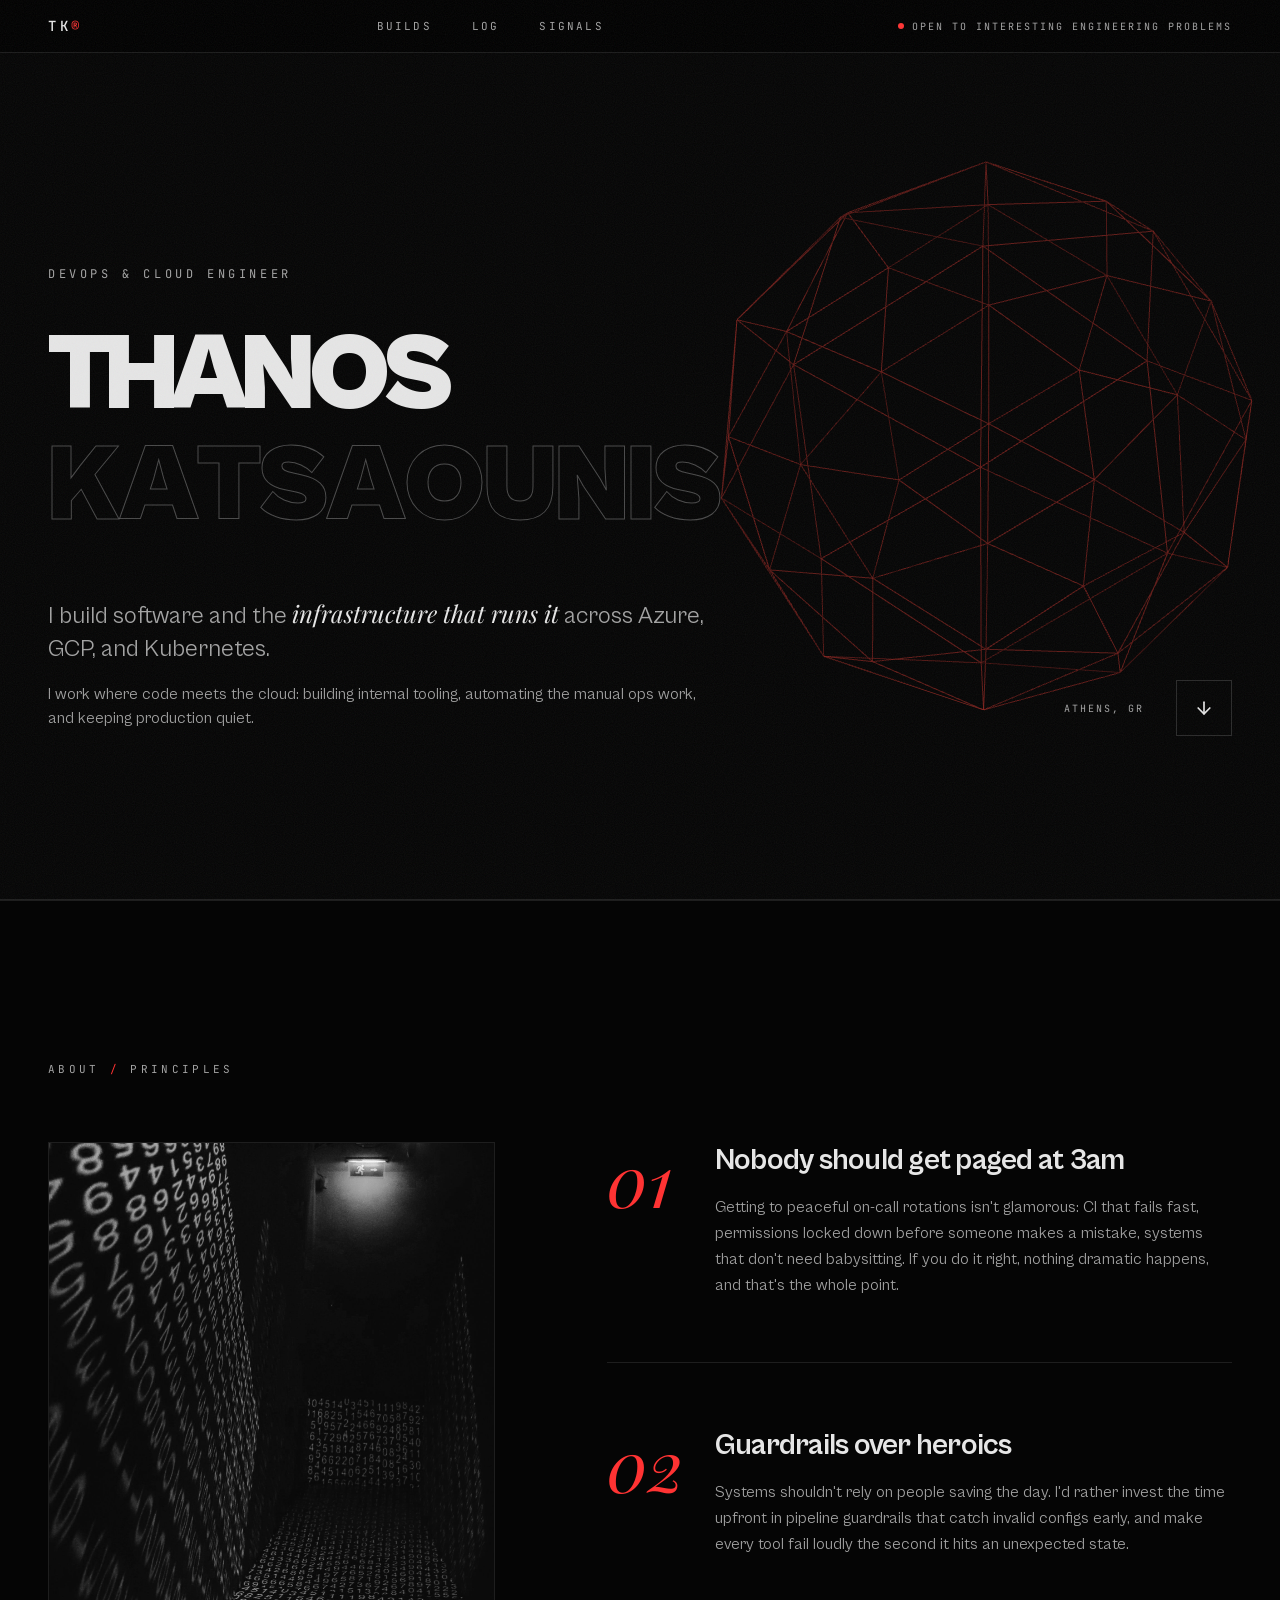
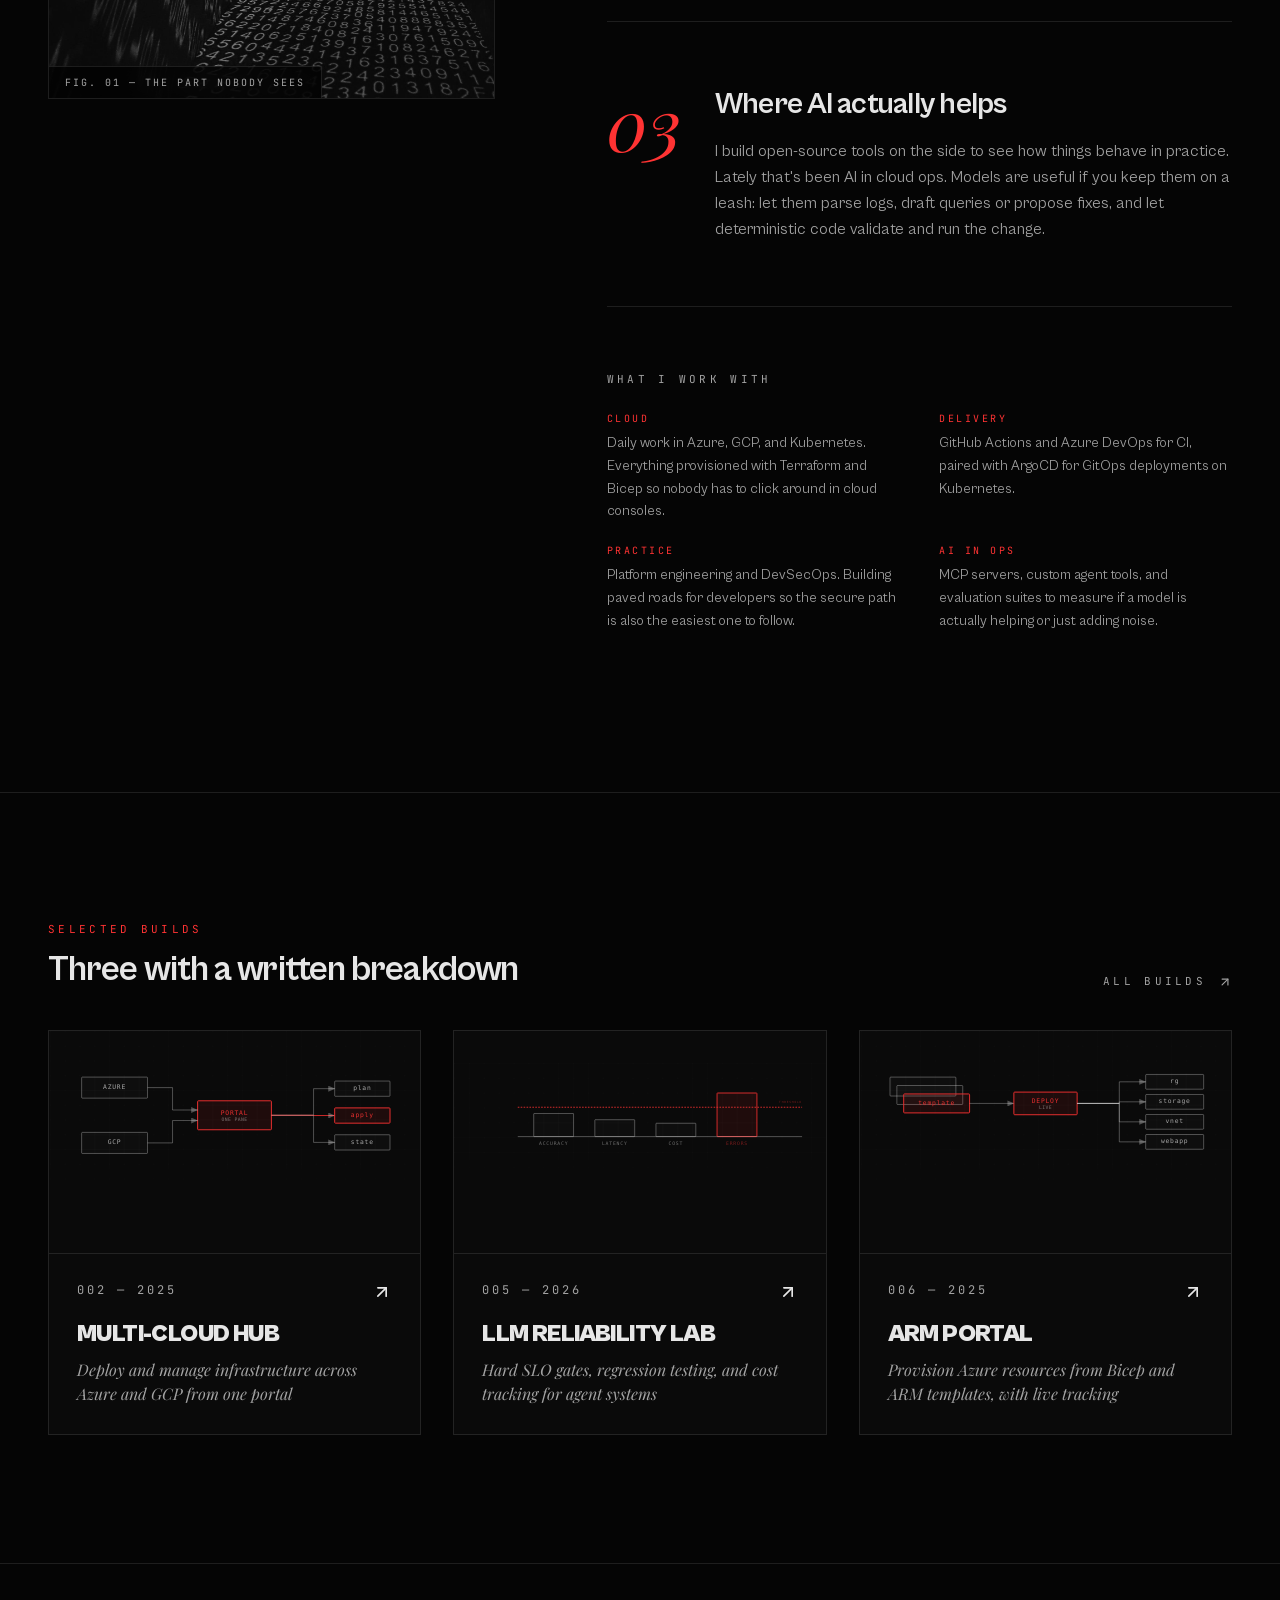
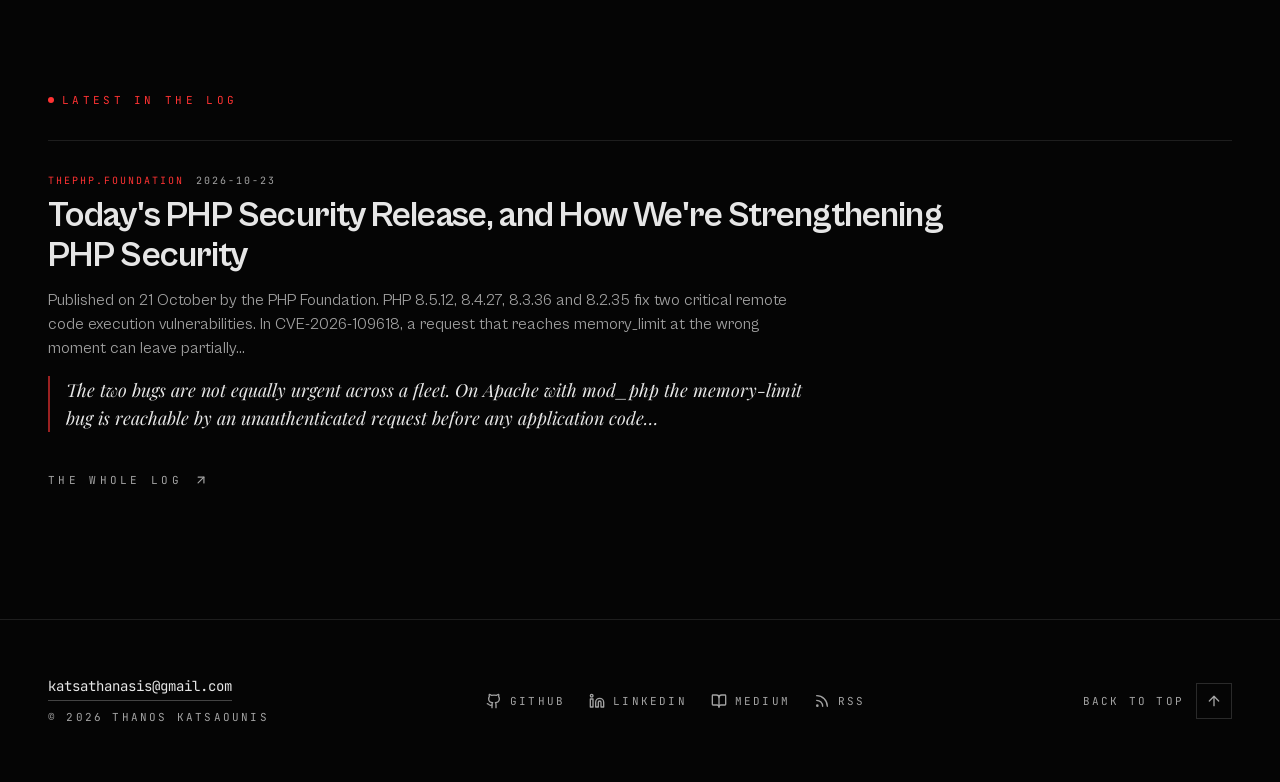
==== commit 880ef30d: "deploy 2026-10-23T14:17Z" ====
--- a/index.html
+++ b/index.html
@@ -101,7 +101,7 @@
     -->
     <link rel="preload" href="/fonts/cabinet-grotesk-400.woff2" as="font" type="font/woff2" crossorigin />
     <link rel="preload" href="/fonts/cabinet-grotesk-900.woff2" as="font" type="font/woff2" crossorigin />
-    <script type="module" crossorigin src="/assets/index-C1zmiUsk.js"></script>
+    <script type="module" crossorigin src="/assets/index-BCicp9iZ.js"></script>
     <link rel="stylesheet" crossorigin href="/assets/index-BfvsIiV2.css">
   </head>
   <body>
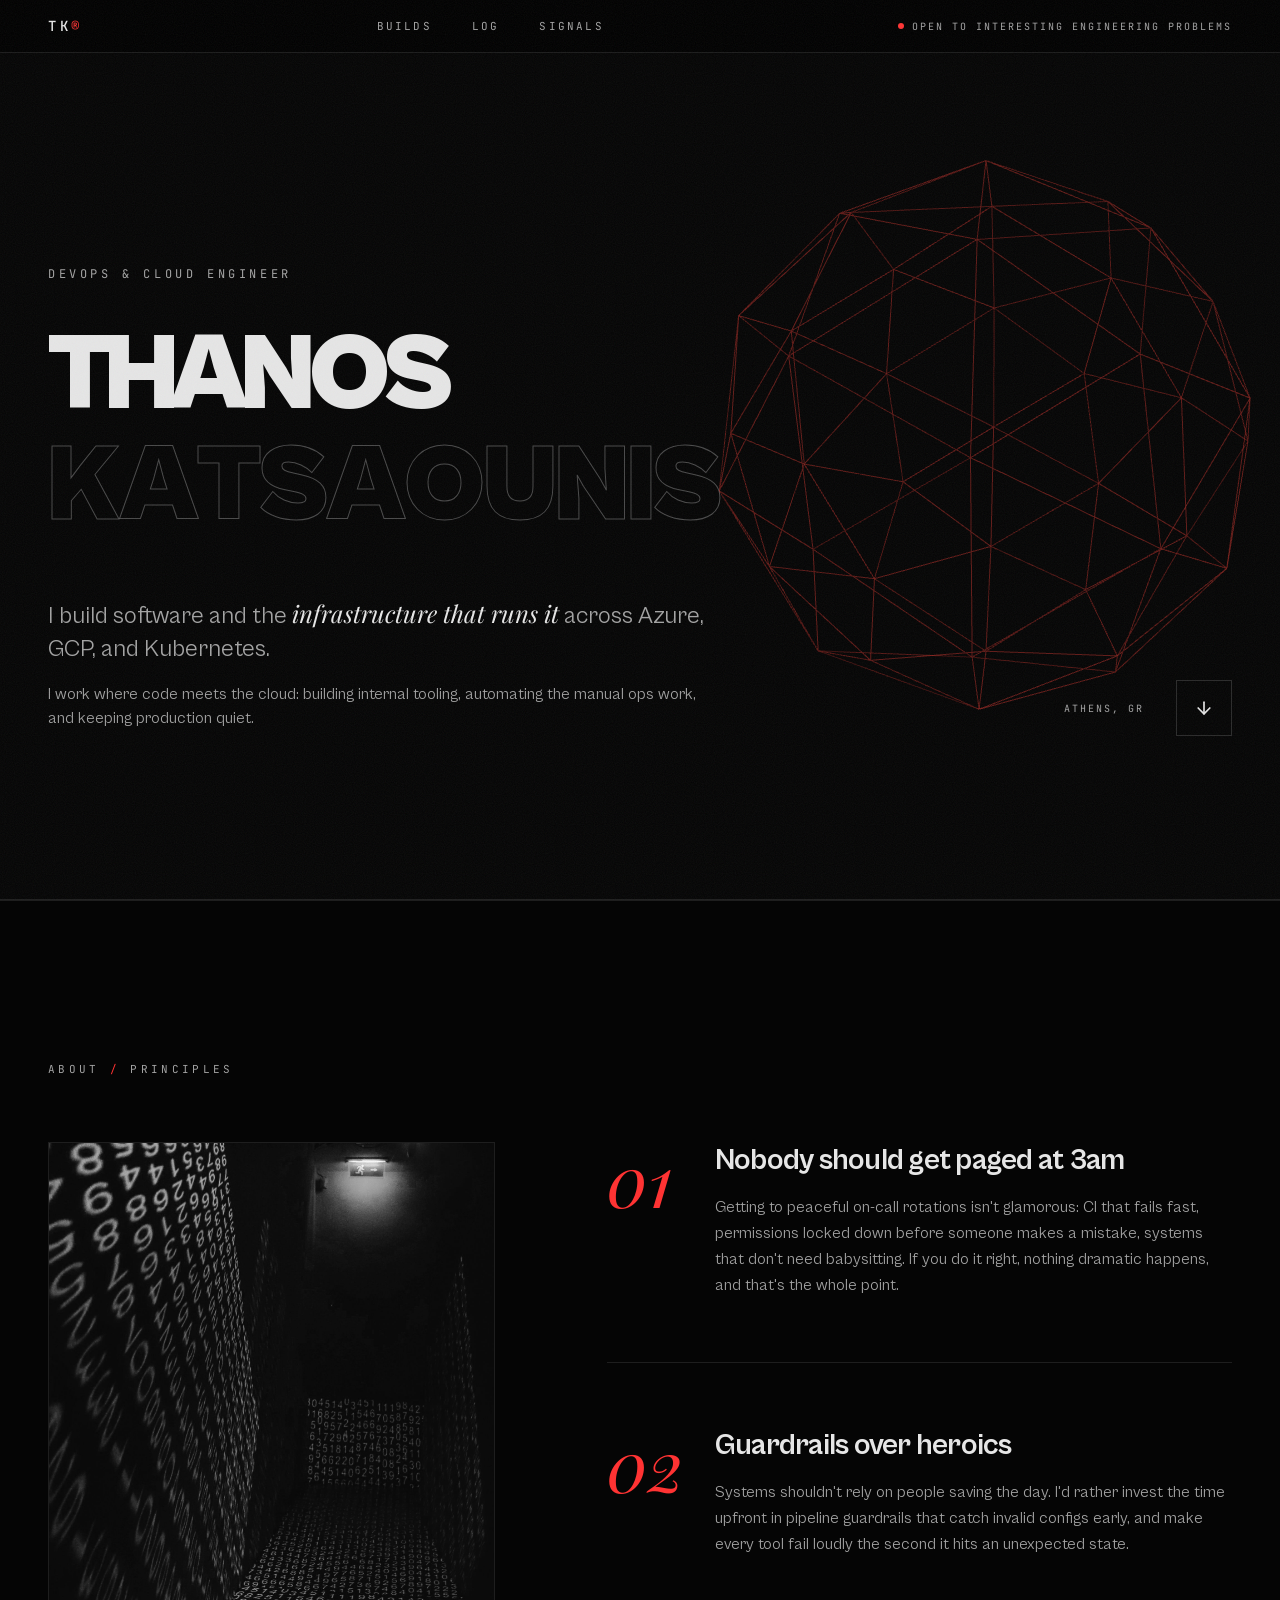
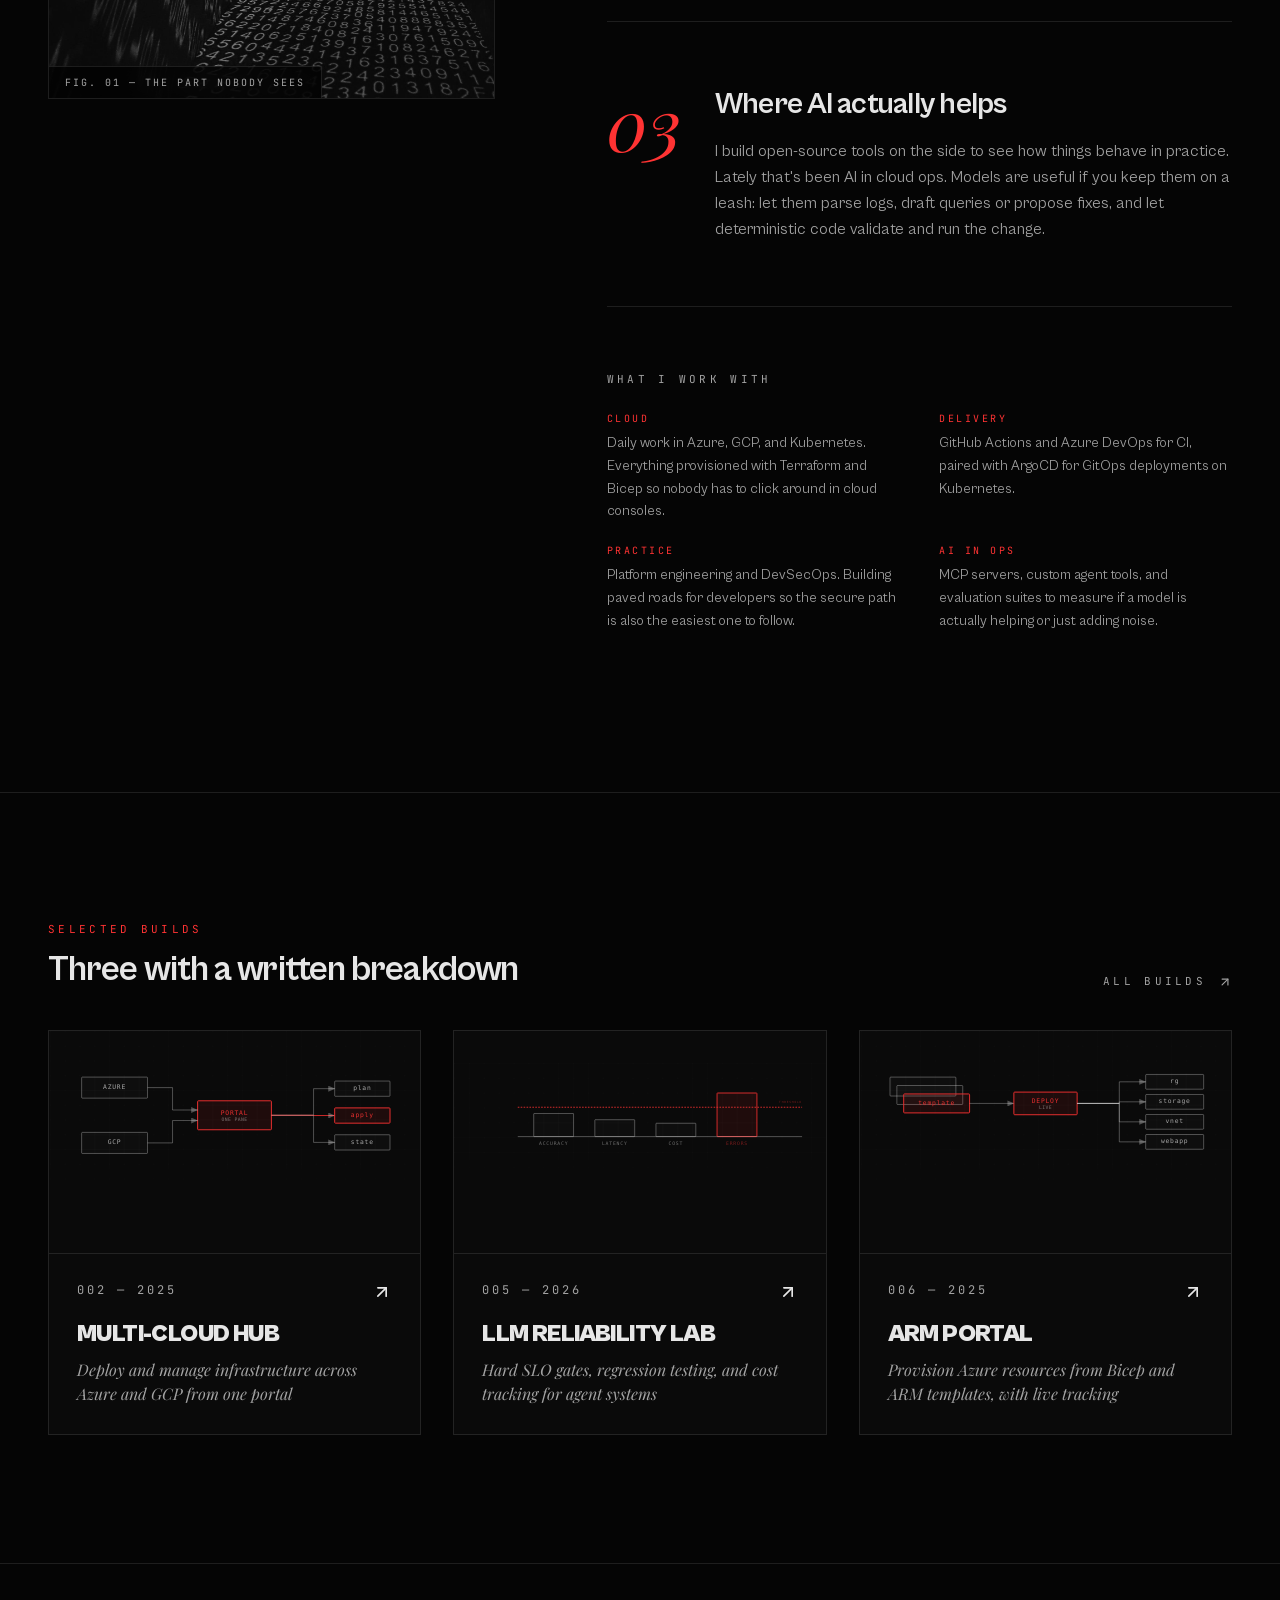
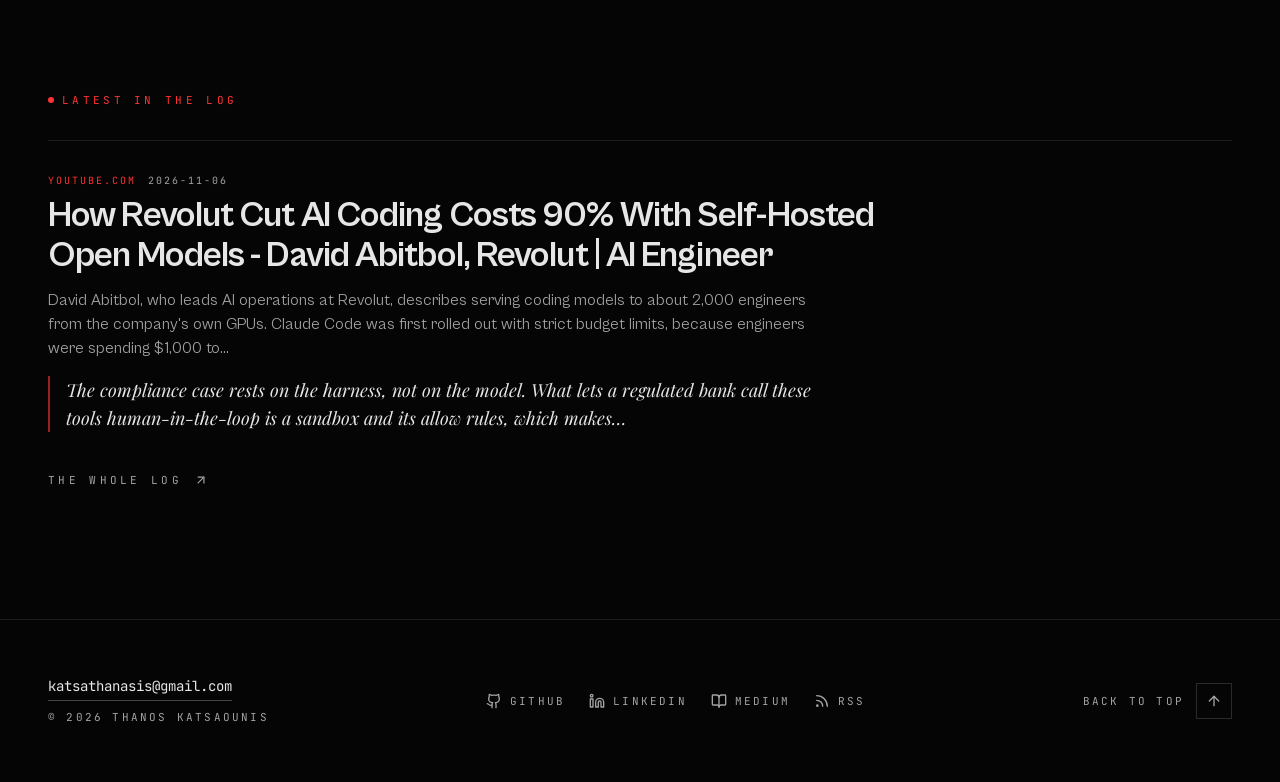
==== commit c3a070b4: "deploy 2026-11-06T15:10Z" ====
--- a/index.html
+++ b/index.html
@@ -101,8 +101,8 @@
     -->
     <link rel="preload" href="/fonts/cabinet-grotesk-400.woff2" as="font" type="font/woff2" crossorigin />
     <link rel="preload" href="/fonts/cabinet-grotesk-900.woff2" as="font" type="font/woff2" crossorigin />
-    <script type="module" crossorigin src="/assets/index-BCicp9iZ.js"></script>
-    <link rel="stylesheet" crossorigin href="/assets/index-BfvsIiV2.css">
+    <script type="module" crossorigin src="/assets/index-BjFUWoBJ.js"></script>
+    <link rel="stylesheet" crossorigin href="/assets/index-ULLG0FvA.css">
   </head>
   <body>
     <noscript>You need to enable JavaScript to run this app.</noscript>
--- a/assets/index-ULLG0FvA.css
+++ b/assets/index-ULLG0FvA.css
@@ -0,0 +1 @@
+@font-face{font-family:Playfair Display;font-style:italic;font-display:swap;font-weight:400;src:url(/assets/playfair-display-cyrillic-400-italic-drKdN10-.woff2) format("woff2"),url(/assets/playfair-display-cyrillic-400-italic-24vVh5t9.woff) format("woff");unicode-range:U+0301,U+0400-045F,U+0490-0491,U+04B0-04B1,U+2116}@font-face{font-family:Playfair Display;font-style:italic;font-display:swap;font-weight:400;src:url(/assets/playfair-display-vietnamese-400-italic-CD15TOr5.woff2) format("woff2"),url(/assets/playfair-display-vietnamese-400-italic-Cpv4sfwY.woff) format("woff");unicode-range:U+0102-0103,U+0110-0111,U+0128-0129,U+0168-0169,U+01A0-01A1,U+01AF-01B0,U+0300-0301,U+0303-0304,U+0308-0309,U+0323,U+0329,U+1EA0-1EF9,U+20AB}@font-face{font-family:Playfair Display;font-style:italic;font-display:swap;font-weight:400;src:url(/assets/playfair-display-latin-ext-400-italic-zVOgzDMq.woff2) format("woff2"),url(/assets/playfair-display-latin-ext-400-italic-CZOjvne0.woff) format("woff");unicode-range:U+0100-02BA,U+02BD-02C5,U+02C7-02CC,U+02CE-02D7,U+02DD-02FF,U+0304,U+0308,U+0329,U+1D00-1DBF,U+1E00-1E9F,U+1EF2-1EFF,U+2020,U+20A0-20AB,U+20AD-20C0,U+2113,U+2C60-2C7F,U+A720-A7FF}@font-face{font-family:Playfair Display;font-style:italic;font-display:swap;font-weight:400;src:url(/assets/playfair-display-latin-400-italic-LeeEXsx5.woff2) format("woff2"),url(/assets/playfair-display-latin-400-italic-hIeePEuE.woff) format("woff");unicode-range:U+0000-00FF,U+0131,U+0152-0153,U+02BB-02BC,U+02C6,U+02DA,U+02DC,U+0304,U+0308,U+0329,U+2000-206F,U+20AC,U+2122,U+2191,U+2193,U+2212,U+2215,U+FEFF,U+FFFD}@font-face{font-family:Playfair Display;font-style:italic;font-display:swap;font-weight:600;src:url(/assets/playfair-display-cyrillic-600-italic-DsJAm2wE.woff2) format("woff2"),url(/assets/playfair-display-cyrillic-600-italic-D0MPwuIc.woff) format("woff");unicode-range:U+0301,U+0400-045F,U+0490-0491,U+04B0-04B1,U+2116}@font-face{font-family:Playfair Display;font-style:italic;font-display:swap;font-weight:600;src:url(/assets/playfair-display-vietnamese-600-italic-CM5tQ_QU.woff2) format("woff2"),url(/assets/playfair-display-vietnamese-600-italic-DzX7eaGQ.woff) format("woff");unicode-range:U+0102-0103,U+0110-0111,U+0128-0129,U+0168-0169,U+01A0-01A1,U+01AF-01B0,U+0300-0301,U+0303-0304,U+0308-0309,U+0323,U+0329,U+1EA0-1EF9,U+20AB}@font-face{font-family:Playfair Display;font-style:italic;font-display:swap;font-weight:600;src:url(/assets/playfair-display-latin-ext-600-italic-Bg2sus4m.woff2) format("woff2"),url(/assets/playfair-display-latin-ext-600-italic-Bkjhfatk.woff) format("woff");unicode-range:U+0100-02BA,U+02BD-02C5,U+02C7-02CC,U+02CE-02D7,U+02DD-02FF,U+0304,U+0308,U+0329,U+1D00-1DBF,U+1E00-1E9F,U+1EF2-1EFF,U+2020,U+20A0-20AB,U+20AD-20C0,U+2113,U+2C60-2C7F,U+A720-A7FF}@font-face{font-family:Playfair Display;font-style:italic;font-display:swap;font-weight:600;src:url(/assets/playfair-display-latin-600-italic-Bvp5b4iR.woff2) format("woff2"),url(/assets/playfair-display-latin-600-italic-BFV_U8S6.woff) format("woff");unicode-range:U+0000-00FF,U+0131,U+0152-0153,U+02BB-02BC,U+02C6,U+02DA,U+02DC,U+0304,U+0308,U+0329,U+2000-206F,U+20AC,U+2122,U+2191,U+2193,U+2212,U+2215,U+FEFF,U+FFFD}@font-face{font-family:JetBrains Mono;font-style:normal;font-display:swap;font-weight:400;src:url([data-uri]) format("woff2"),url([data-uri]) format("woff");unicode-range:U+0460-052F,U+1C80-1C8A,U+20B4,U+2DE0-2DFF,U+A640-A69F,U+FE2E-FE2F}@font-face{font-family:JetBrains Mono;font-style:normal;font-display:swap;font-weight:400;src:url(/assets/jetbrains-mono-cyrillic-400-normal-BEIGL1Tu.woff2) format("woff2"),url(/assets/jetbrains-mono-cyrillic-400-normal-ugxPyKxw.woff) format("woff");unicode-range:U+0301,U+0400-045F,U+0490-0491,U+04B0-04B1,U+2116}@font-face{font-family:JetBrains Mono;font-style:normal;font-display:swap;font-weight:400;src:url(/assets/jetbrains-mono-greek-400-normal-C190GLew.woff2) format("woff2"),url(/assets/jetbrains-mono-greek-400-normal-B9oWc5Lo.woff) format("woff");unicode-range:U+0370-0377,U+037A-037F,U+0384-038A,U+038C,U+038E-03A1,U+03A3-03FF}@font-face{font-family:JetBrains Mono;font-style:normal;font-display:swap;font-weight:400;src:url([data-uri]) format("woff2"),url(/assets/jetbrains-mono-vietnamese-400-normal-CqNFfHCs.woff) format("woff");unicode-range:U+0102-0103,U+0110-0111,U+0128-0129,U+0168-0169,U+01A0-01A1,U+01AF-01B0,U+0300-0301,U+0303-0304,U+0308-0309,U+0323,U+0329,U+1EA0-1EF9,U+20AB}@font-face{font-family:JetBrains Mono;font-style:normal;font-display:swap;font-weight:400;src:url(/assets/jetbrains-mono-latin-ext-400-normal-Bc8Ftmh3.woff2) format("woff2"),url(/assets/jetbrains-mono-latin-ext-400-normal-fXTG6kC5.woff) format("woff");unicode-range:U+0100-02BA,U+02BD-02C5,U+02C7-02CC,U+02CE-02D7,U+02DD-02FF,U+0304,U+0308,U+0329,U+1D00-1DBF,U+1E00-1E9F,U+1EF2-1EFF,U+2020,U+20A0-20AB,U+20AD-20C0,U+2113,U+2C60-2C7F,U+A720-A7FF}@font-face{font-family:JetBrains Mono;font-style:normal;font-display:swap;font-weight:400;src:url(/assets/jetbrains-mono-latin-400-normal-V6pRDFza.woff2) format("woff2"),url(/assets/jetbrains-mono-latin-400-normal-6-qcROiO.woff) format("woff");unicode-range:U+0000-00FF,U+0131,U+0152-0153,U+02BB-02BC,U+02C6,U+02DA,U+02DC,U+0304,U+0308,U+0329,U+2000-206F,U+20AC,U+2122,U+2191,U+2193,U+2212,U+2215,U+FEFF,U+FFFD}@font-face{font-family:JetBrains Mono;font-style:normal;font-display:swap;font-weight:500;src:url([data-uri]) format("woff2"),url([data-uri]) format("woff");unicode-range:U+0460-052F,U+1C80-1C8A,U+20B4,U+2DE0-2DFF,U+A640-A69F,U+FE2E-FE2F}@font-face{font-family:JetBrains Mono;font-style:normal;font-display:swap;font-weight:500;src:url(/assets/jetbrains-mono-cyrillic-500-normal-DmUKJPL_.woff2) format("woff2"),url(/assets/jetbrains-mono-cyrillic-500-normal-DJqRU3vO.woff) format("woff");unicode-range:U+0301,U+0400-045F,U+0490-0491,U+04B0-04B1,U+2116}@font-face{font-family:JetBrains Mono;font-style:normal;font-display:swap;font-weight:500;src:url(/assets/jetbrains-mono-greek-500-normal-JpySY46c.woff2) format("woff2"),url(/assets/jetbrains-mono-greek-500-normal-D7SFKleX.woff) format("woff");unicode-range:U+0370-0377,U+037A-037F,U+0384-038A,U+038C,U+038E-03A1,U+03A3-03FF}@font-face{font-family:JetBrains Mono;font-style:normal;font-display:swap;font-weight:500;src:url([data-uri]) format("woff2"),url(/assets/jetbrains-mono-vietnamese-500-normal-DNRqzVM1.woff) format("woff");unicode-range:U+0102-0103,U+0110-0111,U+0128-0129,U+0168-0169,U+01A0-01A1,U+01AF-01B0,U+0300-0301,U+0303-0304,U+0308-0309,U+0323,U+0329,U+1EA0-1EF9,U+20AB}@font-face{font-family:JetBrains Mono;font-style:normal;font-display:swap;font-weight:500;src:url(/assets/jetbrains-mono-latin-ext-500-normal-Cut-4mMH.woff2) format("woff2"),url(/assets/jetbrains-mono-latin-ext-500-normal-ckzbgY84.woff) format("woff");unicode-range:U+0100-02BA,U+02BD-02C5,U+02C7-02CC,U+02CE-02D7,U+02DD-02FF,U+0304,U+0308,U+0329,U+1D00-1DBF,U+1E00-1E9F,U+1EF2-1EFF,U+2020,U+20A0-20AB,U+20AD-20C0,U+2113,U+2C60-2C7F,U+A720-A7FF}@font-face{font-family:JetBrains Mono;font-style:normal;font-display:swap;font-weight:500;src:url(/assets/jetbrains-mono-latin-500-normal-BWZEU5yA.woff2) format("woff2"),url(/assets/jetbrains-mono-latin-500-normal-CJOVTJB7.woff) format("woff");unicode-range:U+0000-00FF,U+0131,U+0152-0153,U+02BB-02BC,U+02C6,U+02DA,U+02DC,U+0304,U+0308,U+0329,U+2000-206F,U+20AC,U+2122,U+2191,U+2193,U+2212,U+2215,U+FEFF,U+FFFD}@font-face{font-family:Cabinet Grotesk;src:url(/fonts/cabinet-grotesk-400.woff2) format("woff2");font-weight:400;font-display:swap;font-style:normal}@font-face{font-family:Cabinet Grotesk;src:url(/fonts/cabinet-grotesk-500.woff2) format("woff2");font-weight:500;font-display:swap;font-style:normal}@font-face{font-family:Cabinet Grotesk;src:url(/fonts/cabinet-grotesk-700.woff2) format("woff2");font-weight:700;font-display:swap;font-style:normal}@font-face{font-family:Cabinet Grotesk;src:url(/fonts/cabinet-grotesk-900.woff2) format("woff2");font-weight:900;font-display:swap;font-style:normal}*,:before,:after{--tw-border-spacing-x: 0;--tw-border-spacing-y: 0;--tw-translate-x: 0;--tw-translate-y: 0;--tw-rotate: 0;--tw-skew-x: 0;--tw-skew-y: 0;--tw-scale-x: 1;--tw-scale-y: 1;--tw-pan-x: ;--tw-pan-y: ;--tw-pinch-zoom: ;--tw-scroll-snap-strictness: proximity;--tw-gradient-from-position: ;--tw-gradient-via-position: ;--tw-gradient-to-position: ;--tw-ordinal: ;--tw-slashed-zero: ;--tw-numeric-figure: ;--tw-numeric-spacing: ;--tw-numeric-fraction: ;--tw-ring-inset: ;--tw-ring-offset-width: 0px;--tw-ring-offset-color: #fff;--tw-ring-color: rgb(59 130 246 / .5);--tw-ring-offset-shadow: 0 0 #0000;--tw-ring-shadow: 0 0 #0000;--tw-shadow: 0 0 #0000;--tw-shadow-colored: 0 0 #0000;--tw-blur: ;--tw-brightness: ;--tw-contrast: ;--tw-grayscale: ;--tw-hue-rotate: ;--tw-invert: ;--tw-saturate: ;--tw-sepia: ;--tw-drop-shadow: ;--tw-backdrop-blur: ;--tw-backdrop-brightness: ;--tw-backdrop-contrast: ;--tw-backdrop-grayscale: ;--tw-backdrop-hue-rotate: ;--tw-backdrop-invert: ;--tw-backdrop-opacity: ;--tw-backdrop-saturate: ;--tw-backdrop-sepia: ;--tw-contain-size: ;--tw-contain-layout: ;--tw-contain-paint: ;--tw-contain-style: }::backdrop{--tw-border-spacing-x: 0;--tw-border-spacing-y: 0;--tw-translate-x: 0;--tw-translate-y: 0;--tw-rotate: 0;--tw-skew-x: 0;--tw-skew-y: 0;--tw-scale-x: 1;--tw-scale-y: 1;--tw-pan-x: ;--tw-pan-y: ;--tw-pinch-zoom: ;--tw-scroll-snap-strictness: proximity;--tw-gradient-from-position: ;--tw-gradient-via-position: ;--tw-gradient-to-position: ;--tw-ordinal: ;--tw-slashed-zero: ;--tw-numeric-figure: ;--tw-numeric-spacing: ;--tw-numeric-fraction: ;--tw-ring-inset: ;--tw-ring-offset-width: 0px;--tw-ring-offset-color: #fff;--tw-ring-color: rgb(59 130 246 / .5);--tw-ring-offset-shadow: 0 0 #0000;--tw-ring-shadow: 0 0 #0000;--tw-shadow: 0 0 #0000;--tw-shadow-colored: 0 0 #0000;--tw-blur: ;--tw-brightness: ;--tw-contrast: ;--tw-grayscale: ;--tw-hue-rotate: ;--tw-invert: ;--tw-saturate: ;--tw-sepia: ;--tw-drop-shadow: ;--tw-backdrop-blur: ;--tw-backdrop-brightness: ;--tw-backdrop-contrast: ;--tw-backdrop-grayscale: ;--tw-backdrop-hue-rotate: ;--tw-backdrop-invert: ;--tw-backdrop-opacity: ;--tw-backdrop-saturate: ;--tw-backdrop-sepia: ;--tw-contain-size: ;--tw-contain-layout: ;--tw-contain-paint: ;--tw-contain-style: }*,:before,:after{box-sizing:border-box;border-width:0;border-style:solid;border-color:#e5e7eb}:before,:after{--tw-content: ""}html,:host{line-height:1.5;-webkit-text-size-adjust:100%;-moz-tab-size:4;-o-tab-size:4;tab-size:4;font-family:Cabinet Grotesk,sans-serif;font-feature-settings:normal;font-variation-settings:normal;-webkit-tap-highlight-color:transparent}body{margin:0;line-height:inherit}hr{height:0;color:inherit;border-top-width:1px}abbr:where([title]){-webkit-text-decoration:underline dotted;text-decoration:underline dotted}h1,h2,h3,h4,h5,h6{font-size:inherit;font-weight:inherit}a{color:inherit;text-decoration:inherit}b,strong{font-weight:bolder}code,kbd,samp,pre{font-family:JetBrains Mono,monospace;font-feature-settings:normal;font-variation-settings:normal;font-size:1em}small{font-size:80%}sub,sup{font-size:75%;line-height:0;position:relative;vertical-align:baseline}sub{bottom:-.25em}sup{top:-.5em}table{text-indent:0;border-color:inherit;border-collapse:collapse}button,input,optgroup,select,textarea{font-family:inherit;font-feature-settings:inherit;font-variation-settings:inherit;font-size:100%;font-weight:inherit;line-height:inherit;letter-spacing:inherit;color:inherit;margin:0;padding:0}button,select{text-transform:none}button,input:where([type=button]),input:where([type=reset]),input:where([type=submit]){-webkit-appearance:button;background-color:transparent;background-image:none}:-moz-focusring{outline:auto}:-moz-ui-invalid{box-shadow:none}progress{vertical-align:baseline}::-webkit-inner-spin-button,::-webkit-outer-spin-button{height:auto}[type=search]{-webkit-appearance:textfield;outline-offset:-2px}::-webkit-search-decoration{-webkit-appearance:none}::-webkit-file-upload-button{-webkit-appearance:button;font:inherit}summary{display:list-item}blockquote,dl,dd,h1,h2,h3,h4,h5,h6,hr,figure,p,pre{margin:0}fieldset{margin:0;padding:0}legend{padding:0}ol,ul,menu{list-style:none;margin:0;padding:0}dialog{padding:0}textarea{resize:vertical}input::-moz-placeholder,textarea::-moz-placeholder{opacity:1;color:#9ca3af}input::placeholder,textarea::placeholder{opacity:1;color:#9ca3af}button,[role=button]{cursor:pointer}:disabled{cursor:default}img,svg,video,canvas,audio,iframe,embed,object{display:block;vertical-align:middle}img,video{max-width:100%;height:auto}[hidden]:where(:not([hidden=until-found])){display:none}:root{--background: 0 0% 2%;--foreground: 0 0% 90%;--card: 0 0% 4%;--card-foreground: 0 0% 90%;--popover: 0 0% 4%;--popover-foreground: 0 0% 90%;--primary: 0 0% 90%;--primary-foreground: 0 0% 3%;--secondary: 0 0% 8%;--secondary-foreground: 0 0% 90%;--muted: 0 0% 8%;--muted-foreground: 0 0% 64%;--accent: 0 100% 60%;--accent-foreground: 0 0% 90%;--destructive: 0 100% 60%;--destructive-foreground: 0 0% 90%;--border: 0 0% 100% / .1;--input: 0 0% 15%;--ring: 0 100% 60%;--chart-1: 220 70% 50%;--chart-2: 160 60% 45%;--chart-3: 30 80% 55%;--chart-4: 280 65% 60%;--chart-5: 340 75% 55%;--radius: .25rem}*{border-color:hsl(var(--border))}html{background-color:#050505}body{--tw-bg-opacity: 1;background-color:rgb(5 5 5 / var(--tw-bg-opacity, 1));font-family:Cabinet Grotesk,sans-serif;--tw-text-opacity: 1;color:rgb(230 230 230 / var(--tw-text-opacity, 1));-webkit-font-smoothing:antialiased;-moz-osx-font-smoothing:grayscale;overflow-x:hidden}::-moz-selection{background-color:#f33;color:#050505}::selection{background-color:#f33;color:#050505}::-webkit-scrollbar{width:10px}::-webkit-scrollbar-track{background:#050505}::-webkit-scrollbar-thumb{background:#262626;border:2px solid #050505}::-webkit-scrollbar-thumb:hover{background:#f33}.container{width:100%}@media(min-width:640px){.container{max-width:640px}}@media(min-width:768px){.container{max-width:768px}}@media(min-width:1024px){.container{max-width:1024px}}@media(min-width:1280px){.container{max-width:1280px}}@media(min-width:1536px){.container{max-width:1536px}}.sr-only{position:absolute;width:1px;height:1px;padding:0;margin:-1px;overflow:hidden;clip:rect(0,0,0,0);white-space:nowrap;border-width:0}.pointer-events-none{pointer-events:none}.visible{visibility:visible}.invisible{visibility:hidden}.static{position:static}.fixed{position:fixed}.absolute{position:absolute}.relative{position:relative}.sticky{position:sticky}.inset-0{top:0;right:0;bottom:0;left:0}.-bottom-1{bottom:-.25rem}.bottom-0{bottom:0}.left-0{left:0}.right-0{right:0}.right-\[-10\%\]{right:-10%}.top-0{top:0}.top-1\/2{top:50%}.top-\[53px\]{top:53px}.z-10{z-index:10}.z-20{z-index:20}.z-30{z-index:30}.z-\[70\]{z-index:70}.z-\[80\]{z-index:80}.mx-auto{margin-left:auto;margin-right:auto}.my-10{margin-top:2.5rem;margin-bottom:2.5rem}.mb-4{margin-bottom:1rem}.mr-2{margin-right:.5rem}.mt-0\.5{margin-top:.125rem}.mt-1{margin-top:.25rem}.mt-1\.5{margin-top:.375rem}.mt-10{margin-top:2.5rem}.mt-12{margin-top:3rem}.mt-16{margin-top:4rem}.mt-2{margin-top:.5rem}.mt-20{margin-top:5rem}.mt-3{margin-top:.75rem}.mt-4{margin-top:1rem}.mt-6{margin-top:1.5rem}.mt-8{margin-top:2rem}.block{display:block}.inline-block{display:inline-block}.flex{display:flex}.inline-flex{display:inline-flex}.table{display:table}.grid{display:grid}.contents{display:contents}.hidden{display:none}.aspect-\[4\/5\]{aspect-ratio:4/5}.aspect-\[5\/3\]{aspect-ratio:5/3}.h-1\.5{height:.375rem}.h-10{height:2.5rem}.h-14{height:3.5rem}.h-3{height:.75rem}.h-3\.5{height:.875rem}.h-4{height:1rem}.h-5{height:1.25rem}.h-6{height:1.5rem}.h-8{height:2rem}.h-9{height:2.25rem}.h-\[70vh\]{height:70vh}.h-full{height:100%}.h-px{height:1px}.min-h-\[200px\]{min-height:200px}.min-h-\[280px\]{min-height:280px}.min-h-\[60px\]{min-height:60px}.min-h-screen{min-height:100vh}.w-0{width:0px}.w-1\.5{width:.375rem}.w-14{width:3.5rem}.w-3{width:.75rem}.w-3\.5{width:.875rem}.w-32{width:8rem}.w-4{width:1rem}.w-5{width:1.25rem}.w-6{width:1.5rem}.w-8{width:2rem}.w-9{width:2.25rem}.w-\[70vw\]{width:70vw}.w-fit{width:-moz-fit-content;width:fit-content}.w-full{width:100%}.w-px{width:1px}.min-w-0{min-width:0px}.max-w-3xl{max-width:48rem}.max-w-4xl{max-width:56rem}.max-w-\[1600px\]{max-width:1600px}.max-w-md{max-width:28rem}.max-w-sm{max-width:24rem}.max-w-xl{max-width:36rem}.flex-1{flex:1 1 0%}.shrink-0{flex-shrink:0}.grow{flex-grow:1}.origin-left{transform-origin:left}.-translate-y-1\/2{--tw-translate-y: -50%;transform:translate(var(--tw-translate-x),var(--tw-translate-y)) rotate(var(--tw-rotate)) skew(var(--tw-skew-x)) skewY(var(--tw-skew-y)) scaleX(var(--tw-scale-x)) scaleY(var(--tw-scale-y))}.transform{transform:translate(var(--tw-translate-x),var(--tw-translate-y)) rotate(var(--tw-rotate)) skew(var(--tw-skew-x)) skewY(var(--tw-skew-y)) scaleX(var(--tw-scale-x)) scaleY(var(--tw-scale-y))}@keyframes pulse{50%{opacity:.5}}.animate-pulse{animation:pulse 2s cubic-bezier(.4,0,.6,1) infinite}@keyframes pulse-dot{0%,to{opacity:1}50%{opacity:.25}}.animate-pulse-dot{animation:pulse-dot 2s ease-in-out infinite}@keyframes spin{to{transform:rotate(360deg)}}.animate-spin{animation:spin 1s linear infinite}.cursor-pointer{cursor:pointer}.list-none{list-style-type:none}.grid-cols-2{grid-template-columns:repeat(2,minmax(0,1fr))}.grid-cols-\[auto_1fr_auto\]{grid-template-columns:auto 1fr auto}.flex-col{flex-direction:column}.flex-wrap{flex-wrap:wrap}.items-start{align-items:flex-start}.items-end{align-items:flex-end}.items-center{align-items:center}.items-baseline{align-items:baseline}.justify-center{justify-content:center}.justify-between{justify-content:space-between}.gap-1{gap:.25rem}.gap-1\.5{gap:.375rem}.gap-10{gap:2.5rem}.gap-12{gap:3rem}.gap-2{gap:.5rem}.gap-3{gap:.75rem}.gap-4{gap:1rem}.gap-5{gap:1.25rem}.gap-6{gap:1.5rem}.gap-8{gap:2rem}.gap-x-10{-moz-column-gap:2.5rem;column-gap:2.5rem}.gap-x-3{-moz-column-gap:.75rem;column-gap:.75rem}.gap-x-4{-moz-column-gap:1rem;column-gap:1rem}.gap-x-6{-moz-column-gap:1.5rem;column-gap:1.5rem}.gap-y-1{row-gap:.25rem}.gap-y-3{row-gap:.75rem}.gap-y-5{row-gap:1.25rem}.space-y-1>:not([hidden])~:not([hidden]){--tw-space-y-reverse: 0;margin-top:calc(.25rem * calc(1 - var(--tw-space-y-reverse)));margin-bottom:calc(.25rem * var(--tw-space-y-reverse))}.space-y-12>:not([hidden])~:not([hidden]){--tw-space-y-reverse: 0;margin-top:calc(3rem * calc(1 - var(--tw-space-y-reverse)));margin-bottom:calc(3rem * var(--tw-space-y-reverse))}.space-y-4>:not([hidden])~:not([hidden]){--tw-space-y-reverse: 0;margin-top:calc(1rem * calc(1 - var(--tw-space-y-reverse)));margin-bottom:calc(1rem * var(--tw-space-y-reverse))}.overflow-hidden{overflow:hidden}.overflow-y-auto{overflow-y:auto}.truncate{overflow:hidden;text-overflow:ellipsis;white-space:nowrap}.whitespace-nowrap{white-space:nowrap}.rounded-full{border-radius:9999px}.rounded-md{border-radius:calc(var(--radius) - 2px)}.border{border-width:1px}.border-b{border-bottom-width:1px}.border-l-2{border-left-width:2px}.border-r{border-right-width:1px}.border-t{border-top-width:1px}.border-black\/30{border-color:#0000004d}.border-black\/40{border-color:#0006}.border-ember{--tw-border-opacity: 1;border-color:rgb(255 51 51 / var(--tw-border-opacity, 1))}.border-ember\/50{border-color:#ff333380}.border-ember\/60{border-color:#f339}.border-input{border-color:hsl(var(--input))}.border-white\/10{border-color:#ffffff1a}.border-white\/15{border-color:#ffffff26}.border-white\/20{border-color:#fff3}.border-white\/25{border-color:#ffffff40}.bg-black\/10{background-color:#0000001a}.bg-black\/40{background-color:#0006}.bg-black\/70{background-color:#000000b3}.bg-card{background-color:hsl(var(--card))}.bg-destructive{background-color:hsl(var(--destructive))}.bg-ember{--tw-bg-opacity: 1;background-color:rgb(255 51 51 / var(--tw-bg-opacity, 1))}.bg-ember\/10{background-color:#ff33331a}.bg-ember\/15{background-color:#ff333326}.bg-primary{background-color:hsl(var(--primary))}.bg-secondary{background-color:hsl(var(--secondary))}.bg-transparent{background-color:transparent}.bg-void{--tw-bg-opacity: 1;background-color:rgb(5 5 5 / var(--tw-bg-opacity, 1))}.bg-void\/95{background-color:#050505f2}.bg-white{--tw-bg-opacity: 1;background-color:rgb(255 255 255 / var(--tw-bg-opacity, 1))}.bg-white\/10{background-color:#ffffff1a}.bg-white\/15{background-color:#ffffff26}.bg-white\/5{background-color:#ffffff0d}.bg-white\/\[0\.02\]{background-color:#ffffff05}.bg-white\/\[0\.03\]{background-color:#ffffff08}.bg-gradient-to-t{background-image:linear-gradient(to top,var(--tw-gradient-stops))}.from-black\/95{--tw-gradient-from: rgb(0 0 0 / .95) var(--tw-gradient-from-position);--tw-gradient-to: rgb(0 0 0 / 0) var(--tw-gradient-to-position);--tw-gradient-stops: var(--tw-gradient-from), var(--tw-gradient-to)}.via-black\/15{--tw-gradient-to: rgb(0 0 0 / 0) var(--tw-gradient-to-position);--tw-gradient-stops: var(--tw-gradient-from), rgb(0 0 0 / .15) var(--tw-gradient-via-position), var(--tw-gradient-to)}.to-transparent{--tw-gradient-to: transparent var(--tw-gradient-to-position)}.object-contain{-o-object-fit:contain;object-fit:contain}.object-cover{-o-object-fit:cover;object-fit:cover}.p-5{padding:1.25rem}.p-6{padding:1.5rem}.p-8{padding:2rem}.px-2{padding-left:.5rem;padding-right:.5rem}.px-2\.5{padding-left:.625rem;padding-right:.625rem}.px-3{padding-left:.75rem;padding-right:.75rem}.px-4{padding-left:1rem;padding-right:1rem}.px-5{padding-left:1.25rem;padding-right:1.25rem}.px-6{padding-left:1.5rem;padding-right:1.5rem}.px-8{padding-left:2rem;padding-right:2rem}.py-0\.5{padding-top:.125rem;padding-bottom:.125rem}.py-1{padding-top:.25rem;padding-bottom:.25rem}.py-12{padding-top:3rem;padding-bottom:3rem}.py-14{padding-top:3.5rem;padding-bottom:3.5rem}.py-16{padding-top:4rem;padding-bottom:4rem}.py-2{padding-top:.5rem;padding-bottom:.5rem}.py-2\.5{padding-top:.625rem;padding-bottom:.625rem}.py-3{padding-top:.75rem;padding-bottom:.75rem}.py-4{padding-top:1rem;padding-bottom:1rem}.py-5{padding-top:1.25rem;padding-bottom:1.25rem}.py-6{padding-top:1.5rem;padding-bottom:1.5rem}.py-7{padding-top:1.75rem;padding-bottom:1.75rem}.py-\[0\.5\%\]{padding-top:.5%;padding-bottom:.5%}.pb-1{padding-bottom:.25rem}.pb-10{padding-bottom:2.5rem}.pb-24{padding-bottom:6rem}.pb-28{padding-bottom:7rem}.pl-4{padding-left:1rem}.pt-10{padding-top:2.5rem}.pt-12{padding-top:3rem}.pt-24{padding-top:6rem}.pt-32{padding-top:8rem}.pt-8{padding-top:2rem}.font-mono{font-family:JetBrains Mono,monospace}.font-sans{font-family:Cabinet Grotesk,sans-serif}.font-serif{font-family:Playfair Display,serif}.text-2xl{font-size:1.5rem;line-height:2rem}.text-3xl{font-size:1.875rem;line-height:2.25rem}.text-4xl{font-size:2.25rem;line-height:2.5rem}.text-6xl{font-size:3.75rem;line-height:1}.text-\[10px\]{font-size:10px}.text-\[11px\]{font-size:11px}.text-\[9px\]{font-size:9px}.text-\[clamp\(2\.4rem\,8\.5vw\,7\.5rem\)\]{font-size:clamp(2.4rem,8.5vw,7.5rem)}.text-base{font-size:1rem;line-height:1.5rem}.text-lg{font-size:1.125rem;line-height:1.75rem}.text-sm{font-size:.875rem;line-height:1.25rem}.text-xl{font-size:1.25rem;line-height:1.75rem}.text-xs{font-size:.75rem;line-height:1rem}.font-black{font-weight:900}.font-bold{font-weight:700}.font-medium{font-weight:500}.font-normal{font-weight:400}.uppercase{text-transform:uppercase}.italic{font-style:italic}.leading-\[0\.92\]{line-height:.92}.leading-relaxed{line-height:1.625}.leading-snug{line-height:1.375}.leading-tight{line-height:1.25}.tracking-\[0\.15em\]{letter-spacing:.15em}.tracking-\[0\.18em\]{letter-spacing:.18em}.tracking-\[0\.25em\]{letter-spacing:.25em}.tracking-\[0\.2em\]{letter-spacing:.2em}.tracking-\[0\.3em\]{letter-spacing:.3em}.tracking-tight{letter-spacing:-.025em}.tracking-tighter{letter-spacing:-.05em}.tracking-widest{letter-spacing:.1em}.text-black{--tw-text-opacity: 1;color:rgb(0 0 0 / var(--tw-text-opacity, 1))}.text-black\/70{color:#000000b3}.text-black\/80{color:#000c}.text-destructive-foreground{color:hsl(var(--destructive-foreground))}.text-ember{--tw-text-opacity: 1;color:rgb(255 51 51 / var(--tw-text-opacity, 1))}.text-ember\/80{color:#f33c}.text-ink{--tw-text-opacity: 1;color:rgb(230 230 230 / var(--tw-text-opacity, 1))}.text-ink\/70{color:#e6e6e6b3}.text-ink\/80{color:#e6e6e6cc}.text-ink\/90{color:#e6e6e6e6}.text-mute{--tw-text-opacity: 1;color:rgb(163 163 163 / var(--tw-text-opacity, 1))}.text-primary{color:hsl(var(--primary))}.text-primary-foreground{color:hsl(var(--primary-foreground))}.text-secondary-foreground{color:hsl(var(--secondary-foreground))}.text-zinc-300{--tw-text-opacity: 1;color:rgb(212 212 216 / var(--tw-text-opacity, 1))}.underline{text-decoration-line:underline}.overline{text-decoration-line:overline}.underline-offset-4{text-underline-offset:4px}.opacity-0{opacity:0}.opacity-30{opacity:.3}.opacity-90{opacity:.9}.shadow{--tw-shadow: 0 1px 3px 0 rgb(0 0 0 / .1), 0 1px 2px -1px rgb(0 0 0 / .1);--tw-shadow-colored: 0 1px 3px 0 var(--tw-shadow-color), 0 1px 2px -1px var(--tw-shadow-color);box-shadow:var(--tw-ring-offset-shadow, 0 0 #0000),var(--tw-ring-shadow, 0 0 #0000),var(--tw-shadow)}.shadow-sm{--tw-shadow: 0 1px 2px 0 rgb(0 0 0 / .05);--tw-shadow-colored: 0 1px 2px 0 var(--tw-shadow-color);box-shadow:var(--tw-ring-offset-shadow, 0 0 #0000),var(--tw-ring-shadow, 0 0 #0000),var(--tw-shadow)}.outline{outline-style:solid}.grayscale{--tw-grayscale: grayscale(100%);filter:var(--tw-blur) var(--tw-brightness) var(--tw-contrast) var(--tw-grayscale) var(--tw-hue-rotate) var(--tw-invert) var(--tw-saturate) var(--tw-sepia) var(--tw-drop-shadow)}.filter{filter:var(--tw-blur) var(--tw-brightness) var(--tw-contrast) var(--tw-grayscale) var(--tw-hue-rotate) var(--tw-invert) var(--tw-saturate) var(--tw-sepia) var(--tw-drop-shadow)}.backdrop-blur-md{--tw-backdrop-blur: blur(12px);-webkit-backdrop-filter:var(--tw-backdrop-blur) var(--tw-backdrop-brightness) var(--tw-backdrop-contrast) var(--tw-backdrop-grayscale) var(--tw-backdrop-hue-rotate) var(--tw-backdrop-invert) var(--tw-backdrop-opacity) var(--tw-backdrop-saturate) var(--tw-backdrop-sepia);backdrop-filter:var(--tw-backdrop-blur) var(--tw-backdrop-brightness) var(--tw-backdrop-contrast) var(--tw-backdrop-grayscale) var(--tw-backdrop-hue-rotate) var(--tw-backdrop-invert) var(--tw-backdrop-opacity) var(--tw-backdrop-saturate) var(--tw-backdrop-sepia)}.backdrop-blur-xl{--tw-backdrop-blur: blur(24px);-webkit-backdrop-filter:var(--tw-backdrop-blur) var(--tw-backdrop-brightness) var(--tw-backdrop-contrast) var(--tw-backdrop-grayscale) var(--tw-backdrop-hue-rotate) var(--tw-backdrop-invert) var(--tw-backdrop-opacity) var(--tw-backdrop-saturate) var(--tw-backdrop-sepia);backdrop-filter:var(--tw-backdrop-blur) var(--tw-backdrop-brightness) var(--tw-backdrop-contrast) var(--tw-backdrop-grayscale) var(--tw-backdrop-hue-rotate) var(--tw-backdrop-invert) var(--tw-backdrop-opacity) var(--tw-backdrop-saturate) var(--tw-backdrop-sepia)}.transition{transition-property:color,background-color,border-color,text-decoration-color,fill,stroke,opacity,box-shadow,transform,filter,backdrop-filter;transition-timing-function:cubic-bezier(.4,0,.2,1);transition-duration:.15s}.transition-\[transform\,filter\]{transition-property:transform,filter;transition-timing-function:cubic-bezier(.4,0,.2,1);transition-duration:.15s}.transition-\[transform\,opacity\]{transition-property:transform,opacity;transition-timing-function:cubic-bezier(.4,0,.2,1);transition-duration:.15s}.transition-\[width\]{transition-property:width;transition-timing-function:cubic-bezier(.4,0,.2,1);transition-duration:.15s}.transition-all{transition-property:all;transition-timing-function:cubic-bezier(.4,0,.2,1);transition-duration:.15s}.transition-colors{transition-property:color,background-color,border-color,text-decoration-color,fill,stroke;transition-timing-function:cubic-bezier(.4,0,.2,1);transition-duration:.15s}.transition-opacity{transition-property:opacity;transition-timing-function:cubic-bezier(.4,0,.2,1);transition-duration:.15s}.transition-transform{transition-property:transform;transition-timing-function:cubic-bezier(.4,0,.2,1);transition-duration:.15s}.duration-200{transition-duration:.2s}.duration-300{transition-duration:.3s}.duration-500{transition-duration:.5s}.duration-700{transition-duration:.7s}.ease-out{transition-timing-function:cubic-bezier(0,0,.2,1)}@keyframes enter{0%{opacity:var(--tw-enter-opacity, 1);transform:translate3d(var(--tw-enter-translate-x, 0),var(--tw-enter-translate-y, 0),0) scale3d(var(--tw-enter-scale, 1),var(--tw-enter-scale, 1),var(--tw-enter-scale, 1)) rotate(var(--tw-enter-rotate, 0))}}@keyframes exit{to{opacity:var(--tw-exit-opacity, 1);transform:translate3d(var(--tw-exit-translate-x, 0),var(--tw-exit-translate-y, 0),0) scale3d(var(--tw-exit-scale, 1),var(--tw-exit-scale, 1),var(--tw-exit-scale, 1)) rotate(var(--tw-exit-rotate, 0))}}.duration-200{animation-duration:.2s}.duration-300{animation-duration:.3s}.duration-500{animation-duration:.5s}.duration-700{animation-duration:.7s}.ease-out{animation-timing-function:cubic-bezier(0,0,.2,1)}.running{animation-play-state:running}.noise-overlay{position:fixed;top:0;right:0;bottom:0;left:0;z-index:90;pointer-events:none;opacity:.06;background-image:url("data:image/svg+xml,%3Csvg xmlns=%27http://www.w3.org/2000/svg%27 width=%27300%27 height=%27300%27%3E%3Cfilter id=%27n%27%3E%3CfeTurbulence type=%27fractalNoise%27 baseFrequency=%270.9%27 numOctaves=%272%27/%3E%3C/filter%3E%3Crect width=%27100%25%27 height=%27100%25%27 filter=%27url%28%23n%29%27/%3E%3C/svg%3E")}.text-outline{-webkit-text-stroke:1px rgba(250,250,250,.28);color:transparent;letter-spacing:-.02em;font-kerning:none}.lenis.lenis-smooth{scroll-behavior:auto!important}@media(prefers-reduced-motion:reduce){*,*:before,*:after{animation-duration:.01ms!important;animation-iteration-count:1!important;transition-duration:.01ms!important;scroll-behavior:auto!important}}.file\:border-0::file-selector-button{border-width:0px}.file\:bg-transparent::file-selector-button{background-color:transparent}.file\:text-sm::file-selector-button{font-size:.875rem;line-height:1.25rem}.file\:font-medium::file-selector-button{font-weight:500}.file\:text-foreground::file-selector-button{color:hsl(var(--foreground))}.placeholder\:text-muted-foreground::-moz-placeholder{color:hsl(var(--muted-foreground))}.placeholder\:text-muted-foreground::placeholder{color:hsl(var(--muted-foreground))}.first\:mt-16:first-child{margin-top:4rem}.last\:border-b-0:last-child{border-bottom-width:0px}.last\:pb-0:last-child{padding-bottom:0}.open\:border-b-0[open]{border-bottom-width:0px}.hover\:border-ember:hover{--tw-border-opacity: 1;border-color:rgb(255 51 51 / var(--tw-border-opacity, 1))}.hover\:border-white\/20:hover{border-color:#fff3}.hover\:border-white\/30:hover{border-color:#ffffff4d}.hover\:border-white\/40:hover{border-color:#fff6}.hover\:bg-accent:hover{background-color:hsl(var(--accent))}.hover\:bg-black:hover{--tw-bg-opacity: 1;background-color:rgb(0 0 0 / var(--tw-bg-opacity, 1))}.hover\:bg-destructive\/90:hover{background-color:hsl(var(--destructive) / .9)}.hover\:bg-ember:hover{--tw-bg-opacity: 1;background-color:rgb(255 51 51 / var(--tw-bg-opacity, 1))}.hover\:bg-primary\/90:hover{background-color:hsl(var(--primary) / .9)}.hover\:bg-secondary\/80:hover{background-color:hsl(var(--secondary) / .8)}.hover\:bg-white\/90:hover{background-color:#ffffffe6}.hover\:bg-white\/\[0\.03\]:hover{background-color:#ffffff08}.hover\:text-accent-foreground:hover{color:hsl(var(--accent-foreground))}.hover\:text-black:hover{--tw-text-opacity: 1;color:rgb(0 0 0 / var(--tw-text-opacity, 1))}.hover\:text-ember:hover{--tw-text-opacity: 1;color:rgb(255 51 51 / var(--tw-text-opacity, 1))}.hover\:text-ink:hover{--tw-text-opacity: 1;color:rgb(230 230 230 / var(--tw-text-opacity, 1))}.hover\:text-white:hover{--tw-text-opacity: 1;color:rgb(255 255 255 / var(--tw-text-opacity, 1))}.hover\:underline:hover{text-decoration-line:underline}.focus-visible\:outline-none:focus-visible{outline:2px solid transparent;outline-offset:2px}.focus-visible\:ring-1:focus-visible{--tw-ring-offset-shadow: var(--tw-ring-inset) 0 0 0 var(--tw-ring-offset-width) var(--tw-ring-offset-color);--tw-ring-shadow: var(--tw-ring-inset) 0 0 0 calc(1px + var(--tw-ring-offset-width)) var(--tw-ring-color);box-shadow:var(--tw-ring-offset-shadow),var(--tw-ring-shadow),var(--tw-shadow, 0 0 #0000)}.focus-visible\:ring-ring:focus-visible{--tw-ring-color: hsl(var(--ring))}.disabled\:pointer-events-none:disabled{pointer-events:none}.disabled\:cursor-not-allowed:disabled{cursor:not-allowed}.disabled\:opacity-50:disabled{opacity:.5}.group\/week[open] .group-open\/week\:hidden{display:none}.group\/week[open] .group-open\/week\:rotate-180{--tw-rotate: 180deg;transform:translate(var(--tw-translate-x),var(--tw-translate-y)) rotate(var(--tw-rotate)) skew(var(--tw-skew-x)) skewY(var(--tw-skew-y)) scaleX(var(--tw-scale-x)) scaleY(var(--tw-scale-y))}.group:hover .group-hover\:w-20{width:5rem}.group:hover .group-hover\:w-full{width:100%}.group:hover .group-hover\:-translate-x-0\.5{--tw-translate-x: -.125rem;transform:translate(var(--tw-translate-x),var(--tw-translate-y)) rotate(var(--tw-rotate)) skew(var(--tw-skew-x)) skewY(var(--tw-skew-y)) scaleX(var(--tw-scale-x)) scaleY(var(--tw-scale-y))}.group:hover .group-hover\:-translate-y-0\.5{--tw-translate-y: -.125rem;transform:translate(var(--tw-translate-x),var(--tw-translate-y)) rotate(var(--tw-rotate)) skew(var(--tw-skew-x)) skewY(var(--tw-skew-y)) scaleX(var(--tw-scale-x)) scaleY(var(--tw-scale-y))}.group:hover .group-hover\:-translate-y-1{--tw-translate-y: -.25rem;transform:translate(var(--tw-translate-x),var(--tw-translate-y)) rotate(var(--tw-rotate)) skew(var(--tw-skew-x)) skewY(var(--tw-skew-y)) scaleX(var(--tw-scale-x)) scaleY(var(--tw-scale-y))}.group:hover .group-hover\:translate-x-0\.5{--tw-translate-x: .125rem;transform:translate(var(--tw-translate-x),var(--tw-translate-y)) rotate(var(--tw-rotate)) skew(var(--tw-skew-x)) skewY(var(--tw-skew-y)) scaleX(var(--tw-scale-x)) scaleY(var(--tw-scale-y))}.group:hover .group-hover\:translate-x-1{--tw-translate-x: .25rem;transform:translate(var(--tw-translate-x),var(--tw-translate-y)) rotate(var(--tw-rotate)) skew(var(--tw-skew-x)) skewY(var(--tw-skew-y)) scaleX(var(--tw-scale-x)) scaleY(var(--tw-scale-y))}.group:hover .group-hover\:translate-y-1{--tw-translate-y: .25rem;transform:translate(var(--tw-translate-x),var(--tw-translate-y)) rotate(var(--tw-rotate)) skew(var(--tw-skew-x)) skewY(var(--tw-skew-y)) scaleX(var(--tw-scale-x)) scaleY(var(--tw-scale-y))}.group:hover .group-hover\:scale-110{--tw-scale-x: 1.1;--tw-scale-y: 1.1;transform:translate(var(--tw-translate-x),var(--tw-translate-y)) rotate(var(--tw-rotate)) skew(var(--tw-skew-x)) skewY(var(--tw-skew-y)) scaleX(var(--tw-scale-x)) scaleY(var(--tw-scale-y))}.group:hover .group-hover\:scale-\[1\.03\]{--tw-scale-x: 1.03;--tw-scale-y: 1.03;transform:translate(var(--tw-translate-x),var(--tw-translate-y)) rotate(var(--tw-rotate)) skew(var(--tw-skew-x)) skewY(var(--tw-skew-y)) scaleX(var(--tw-scale-x)) scaleY(var(--tw-scale-y))}.group:hover .group-hover\:border-ember{--tw-border-opacity: 1;border-color:rgb(255 51 51 / var(--tw-border-opacity, 1))}.group:hover .group-hover\:bg-ember{--tw-bg-opacity: 1;background-color:rgb(255 51 51 / var(--tw-bg-opacity, 1))}.group:hover .group-hover\:text-ember{--tw-text-opacity: 1;color:rgb(255 51 51 / var(--tw-text-opacity, 1))}.group:hover .group-hover\:text-ink{--tw-text-opacity: 1;color:rgb(230 230 230 / var(--tw-text-opacity, 1))}.group:hover .group-hover\:text-white{--tw-text-opacity: 1;color:rgb(255 255 255 / var(--tw-text-opacity, 1))}.group:hover .group-hover\:opacity-100{opacity:1}.group:hover .group-hover\:grayscale-0{--tw-grayscale: grayscale(0);filter:var(--tw-blur) var(--tw-brightness) var(--tw-contrast) var(--tw-grayscale) var(--tw-hue-rotate) var(--tw-invert) var(--tw-saturate) var(--tw-sepia) var(--tw-drop-shadow)}.group.toaster .group-\[\.toaster\]\:border-border{border-color:hsl(var(--border))}.group.toast .group-\[\.toast\]\:bg-muted{background-color:hsl(var(--muted))}.group.toast .group-\[\.toast\]\:bg-primary{background-color:hsl(var(--primary))}.group.toaster .group-\[\.toaster\]\:bg-background{background-color:hsl(var(--background))}.group.toast .group-\[\.toast\]\:text-muted-foreground{color:hsl(var(--muted-foreground))}.group.toast .group-\[\.toast\]\:text-primary-foreground{color:hsl(var(--primary-foreground))}.group.toaster .group-\[\.toaster\]\:text-foreground{color:hsl(var(--foreground))}.group.toaster .group-\[\.toaster\]\:shadow-lg{--tw-shadow: 0 10px 15px -3px rgb(0 0 0 / .1), 0 4px 6px -4px rgb(0 0 0 / .1);--tw-shadow-colored: 0 10px 15px -3px var(--tw-shadow-color), 0 4px 6px -4px var(--tw-shadow-color);box-shadow:var(--tw-ring-offset-shadow, 0 0 #0000),var(--tw-ring-shadow, 0 0 #0000),var(--tw-shadow)}@media(min-width:640px){.sm\:grid-cols-2{grid-template-columns:repeat(2,minmax(0,1fr))}}@media(min-width:768px){.md\:absolute{position:absolute}.md\:inset-0{top:0;right:0;bottom:0;left:0}.md\:right-\[2\%\]{right:2%}.md\:col-span-10{grid-column:span 10 / span 10}.md\:col-span-12{grid-column:span 12 / span 12}.md\:col-span-2{grid-column:span 2 / span 2}.md\:col-span-5{grid-column:span 5 / span 5}.md\:col-span-7{grid-column:span 7 / span 7}.md\:mt-16{margin-top:4rem}.md\:block{display:block}.md\:flex{display:flex}.md\:hidden{display:none}.md\:h-full{height:100%}.md\:min-h-\[220px\]{min-height:220px}.md\:min-h-\[360px\]{min-height:360px}.md\:w-\[42vw\]{width:42vw}.md\:max-w-2xl{max-width:42rem}.md\:grid-cols-12{grid-template-columns:repeat(12,minmax(0,1fr))}.md\:grid-cols-2{grid-template-columns:repeat(2,minmax(0,1fr))}.md\:grid-cols-3{grid-template-columns:repeat(3,minmax(0,1fr))}.md\:grid-cols-\[3rem_1fr_auto_auto\]{grid-template-columns:3rem 1fr auto auto}.md\:flex-row{flex-direction:row}.md\:flex-wrap{flex-wrap:wrap}.md\:items-end{align-items:flex-end}.md\:items-center{align-items:center}.md\:justify-between{justify-content:space-between}.md\:gap-10{gap:2.5rem}.md\:gap-16{gap:4rem}.md\:gap-20{gap:5rem}.md\:gap-8{gap:2rem}.md\:object-cover{-o-object-fit:cover;object-fit:cover}.md\:p-10{padding:2.5rem}.md\:p-7{padding:1.75rem}.md\:px-12{padding-left:3rem;padding-right:3rem}.md\:px-4{padding-left:1rem;padding-right:1rem}.md\:px-8{padding-left:2rem;padding-right:2rem}.md\:py-32{padding-top:8rem;padding-bottom:8rem}.md\:py-40{padding-top:10rem;padding-bottom:10rem}.md\:py-8{padding-top:2rem;padding-bottom:2rem}.md\:pb-16{padding-bottom:4rem}.md\:pb-32{padding-bottom:8rem}.md\:pb-36{padding-bottom:9rem}.md\:pt-40{padding-top:10rem}.md\:text-2xl{font-size:1.5rem;line-height:2rem}.md\:text-3xl{font-size:1.875rem;line-height:2.25rem}.md\:text-4xl{font-size:2.25rem;line-height:2.5rem}.md\:text-5xl{font-size:3rem;line-height:1}.md\:text-6xl{font-size:3.75rem;line-height:1}.md\:text-7xl{font-size:4.5rem;line-height:1}.md\:text-base{font-size:1rem;line-height:1.5rem}.md\:text-lg{font-size:1.125rem;line-height:1.75rem}.md\:text-sm{font-size:.875rem;line-height:1.25rem}.md\:text-xl{font-size:1.25rem;line-height:1.75rem}.md\:text-xs{font-size:.75rem;line-height:1rem}.md\:leading-relaxed{line-height:1.625}.md\:leading-snug{line-height:1.375}.md\:opacity-70{opacity:.7}}@media(min-width:1024px){.lg\:col-span-5{grid-column:span 5 / span 5}.lg\:col-span-7{grid-column:span 7 / span 7}.lg\:flex{display:flex}.lg\:hidden{display:none}.lg\:grid-cols-12{grid-template-columns:repeat(12,minmax(0,1fr))}.lg\:pl-8{padding-left:2rem}}.\[\&\:\:-webkit-details-marker\]\:hidden::-webkit-details-marker{display:none}.\[\&_svg\]\:pointer-events-none svg{pointer-events:none}.\[\&_svg\]\:size-4 svg{width:1rem;height:1rem}.\[\&_svg\]\:shrink-0 svg{flex-shrink:0}
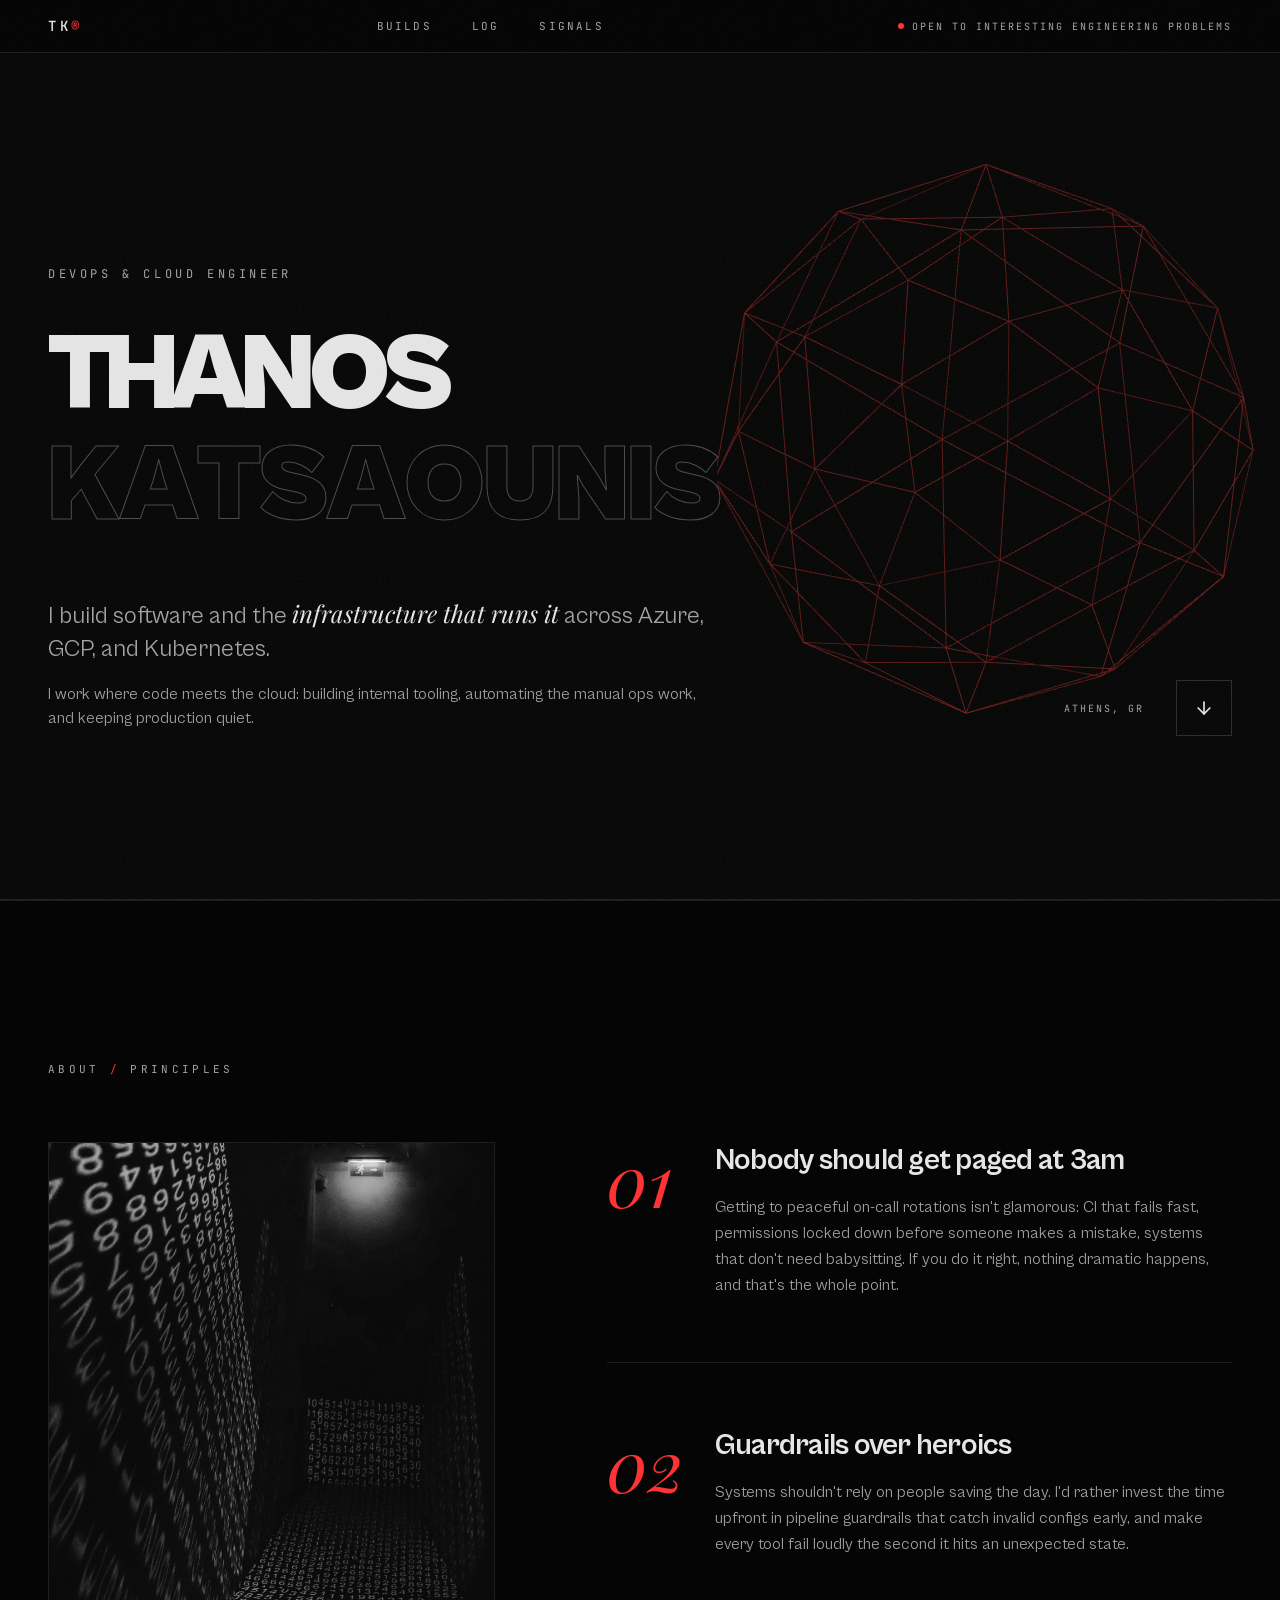
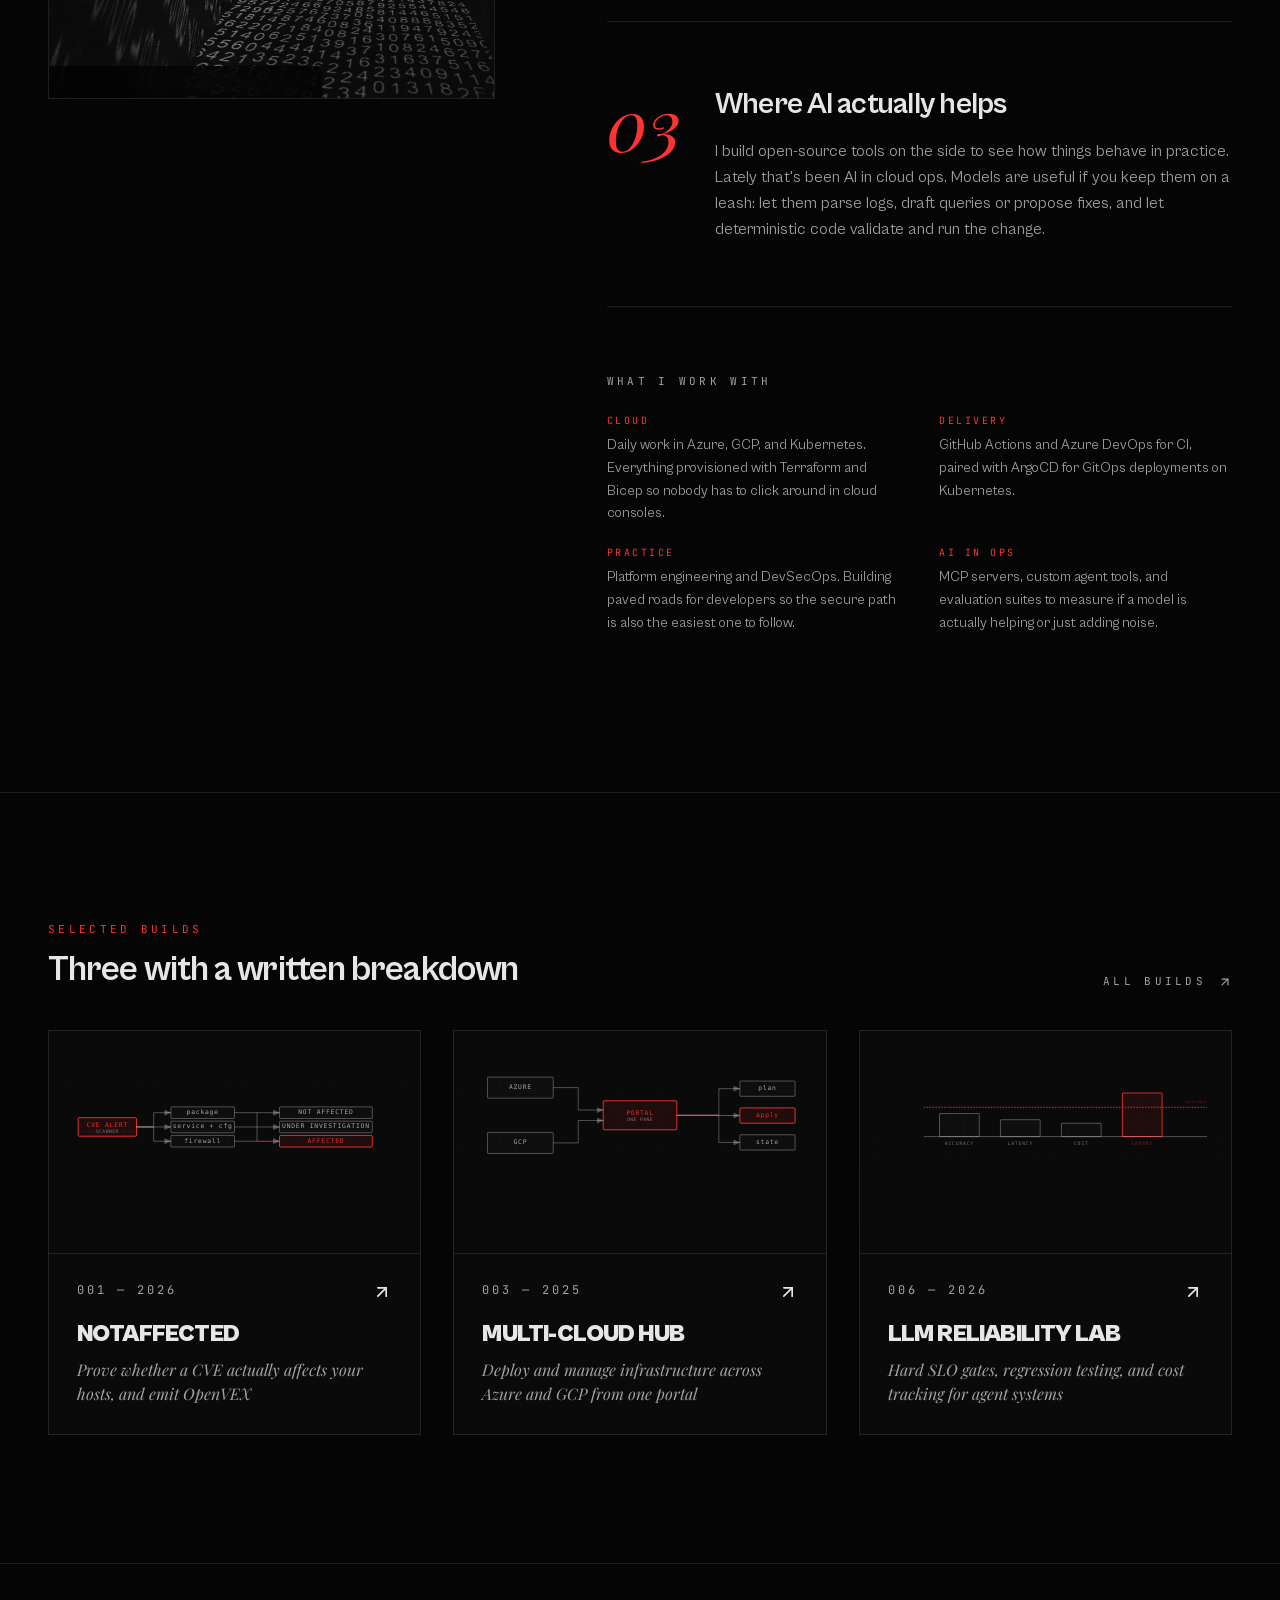
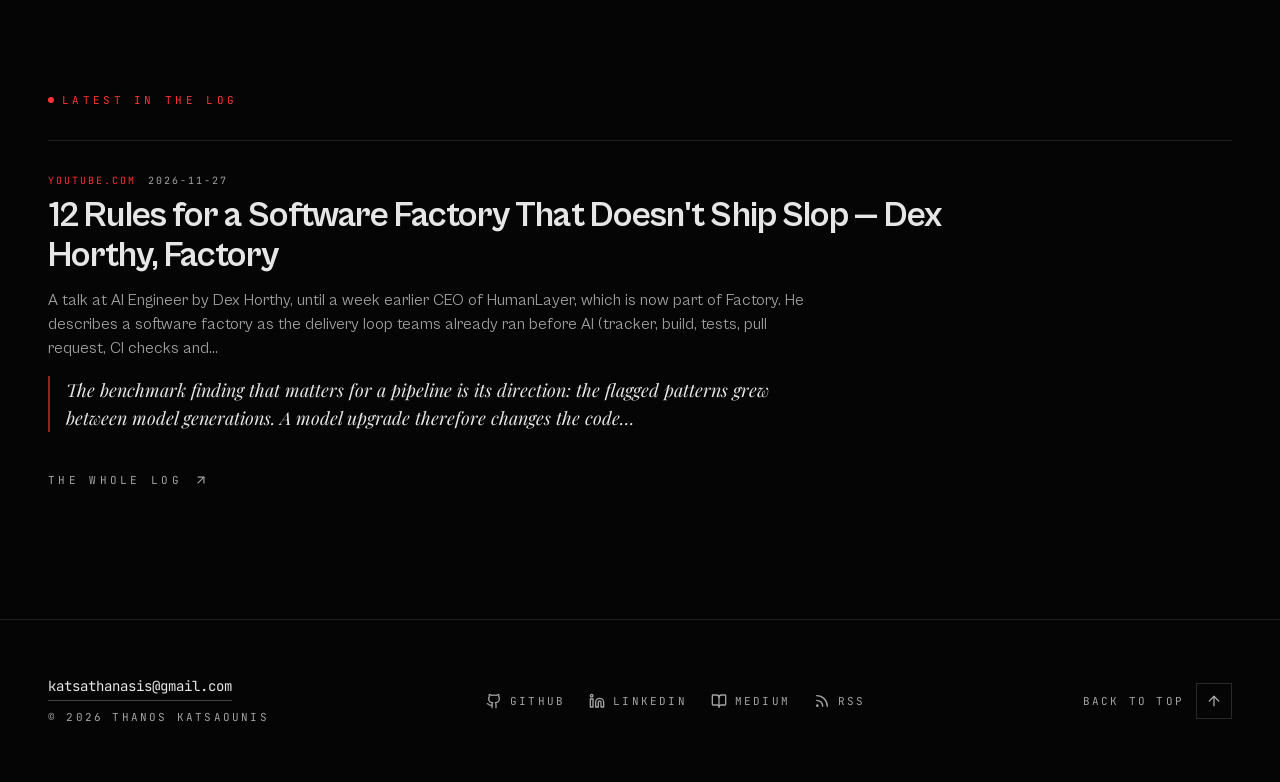
==== commit cfa179a6: "deploy 2026-11-27T14:52Z" ====
--- a/index.html
+++ b/index.html
@@ -101,7 +101,7 @@
     -->
     <link rel="preload" href="/fonts/cabinet-grotesk-400.woff2" as="font" type="font/woff2" crossorigin />
     <link rel="preload" href="/fonts/cabinet-grotesk-900.woff2" as="font" type="font/woff2" crossorigin />
-    <script type="module" crossorigin src="/assets/index-BjFUWoBJ.js"></script>
+    <script type="module" crossorigin src="/assets/index-C4wzsNeb.js"></script>
     <link rel="stylesheet" crossorigin href="/assets/index-ULLG0FvA.css">
   </head>
   <body>
